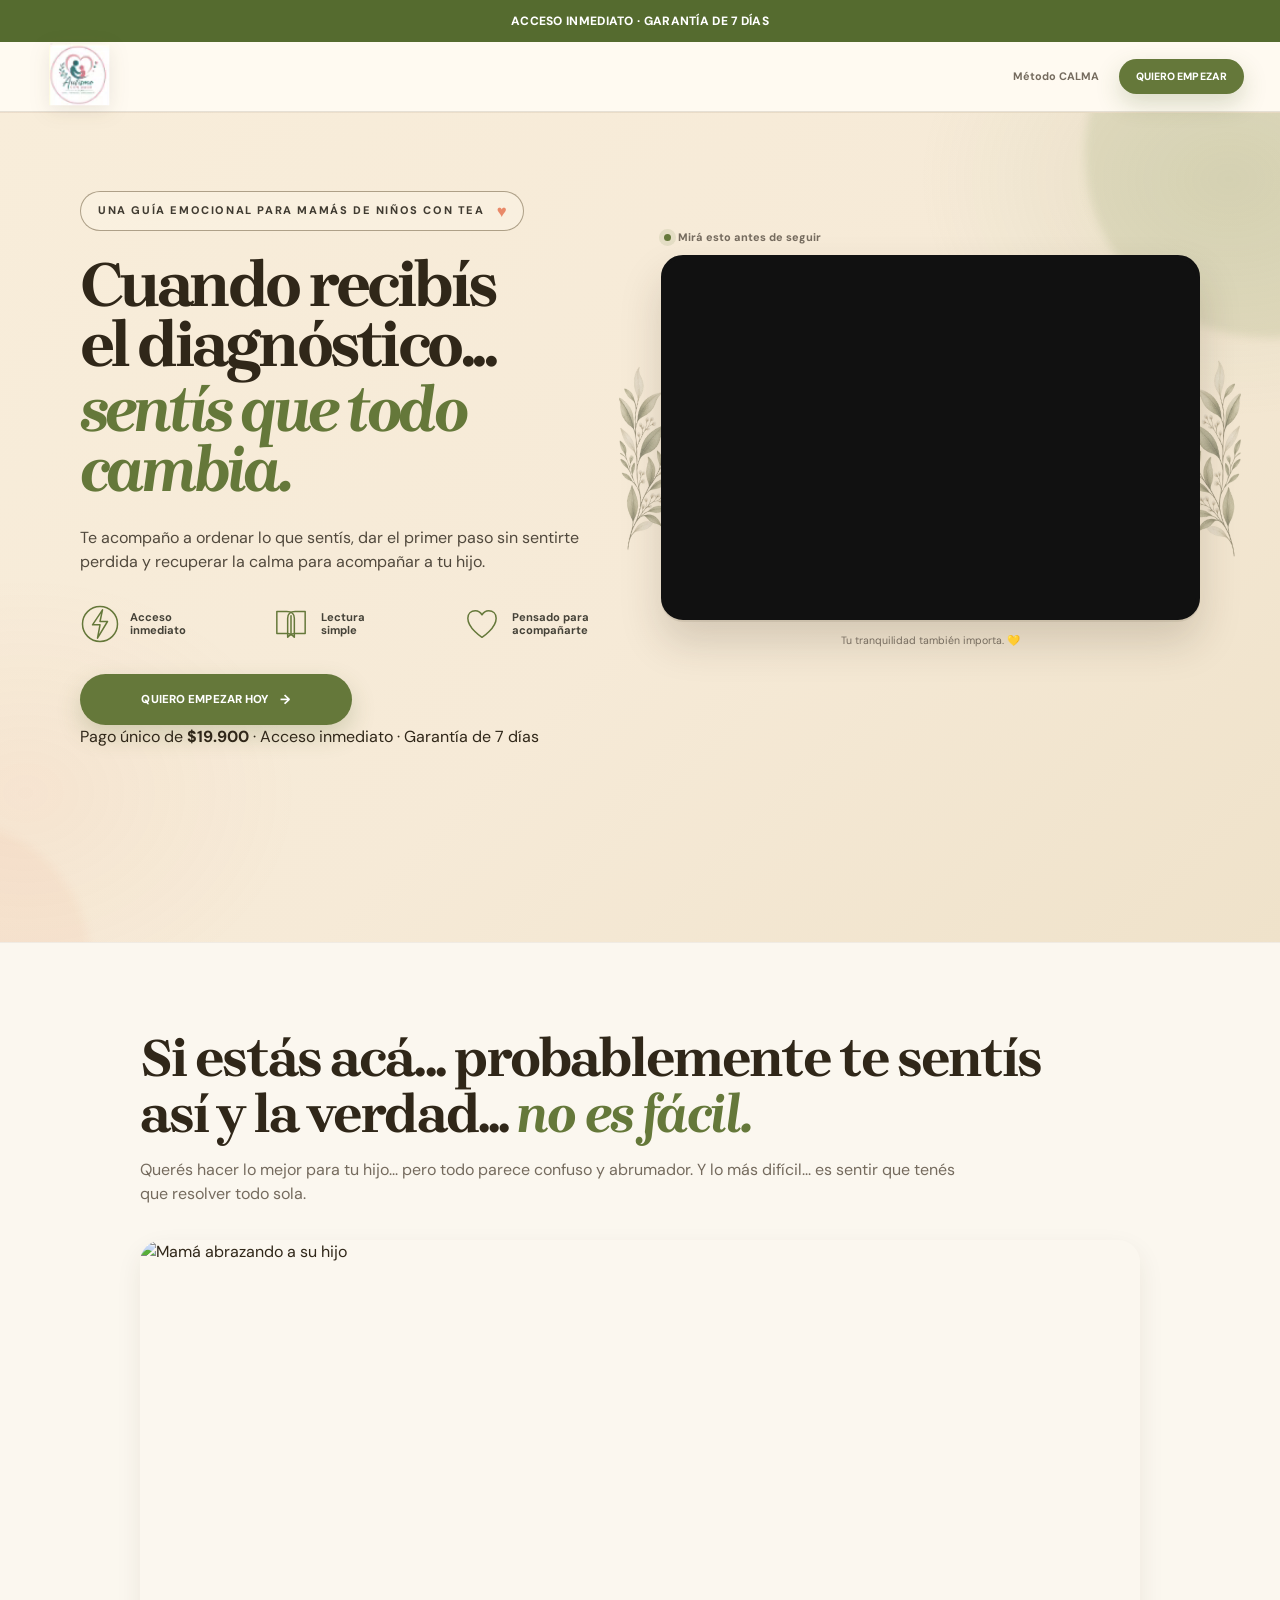
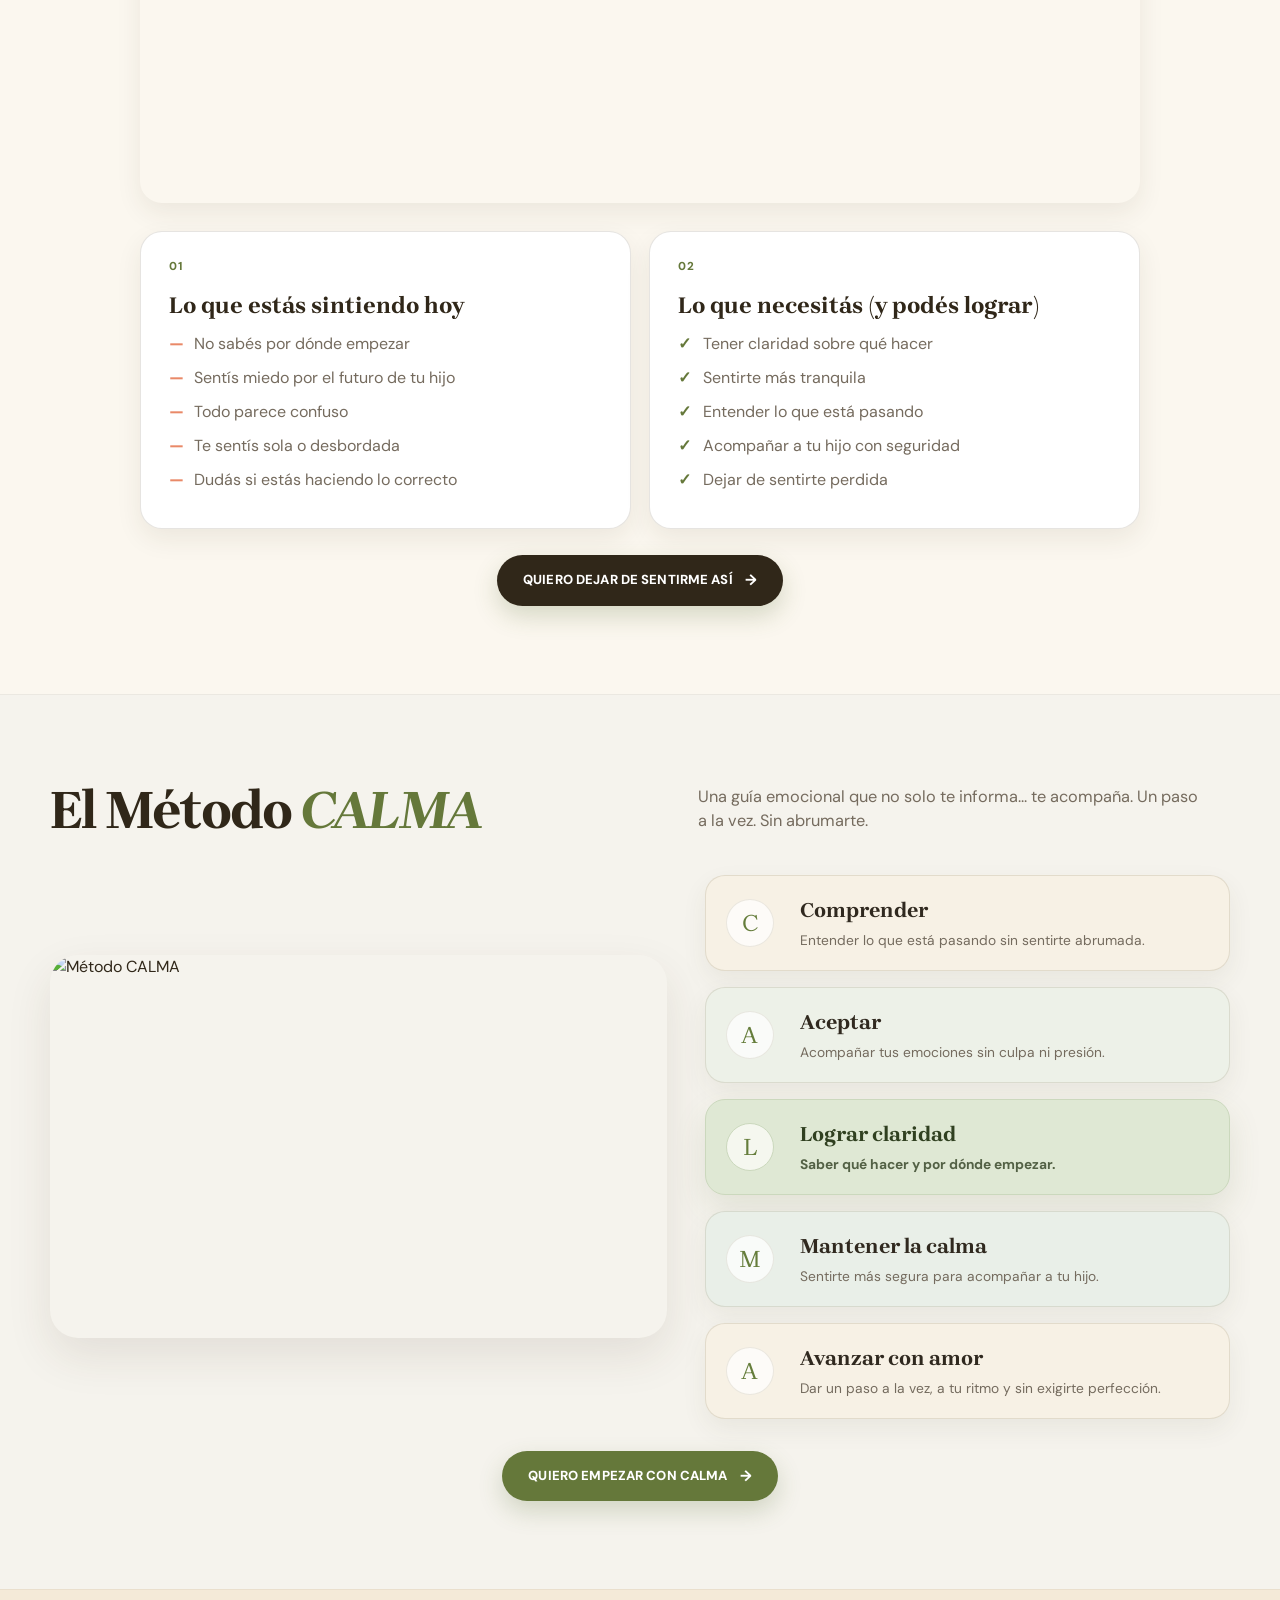
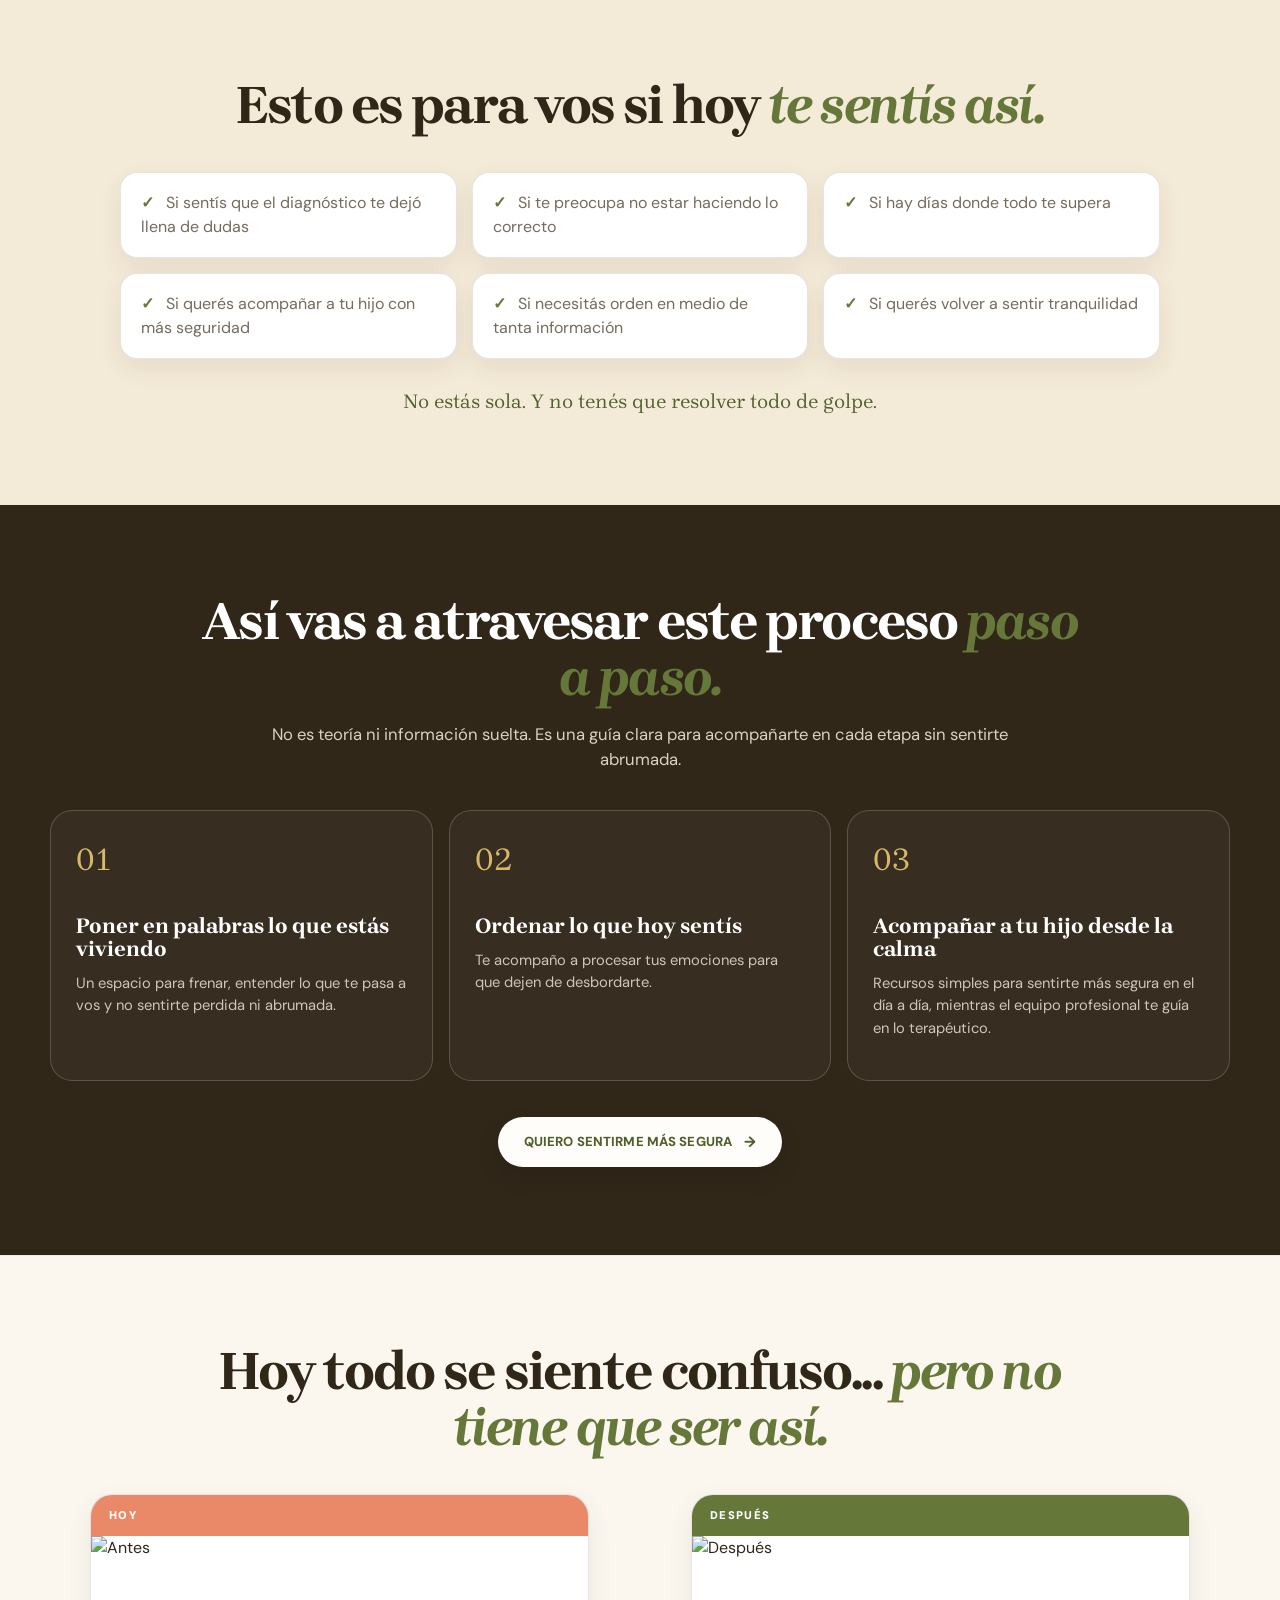
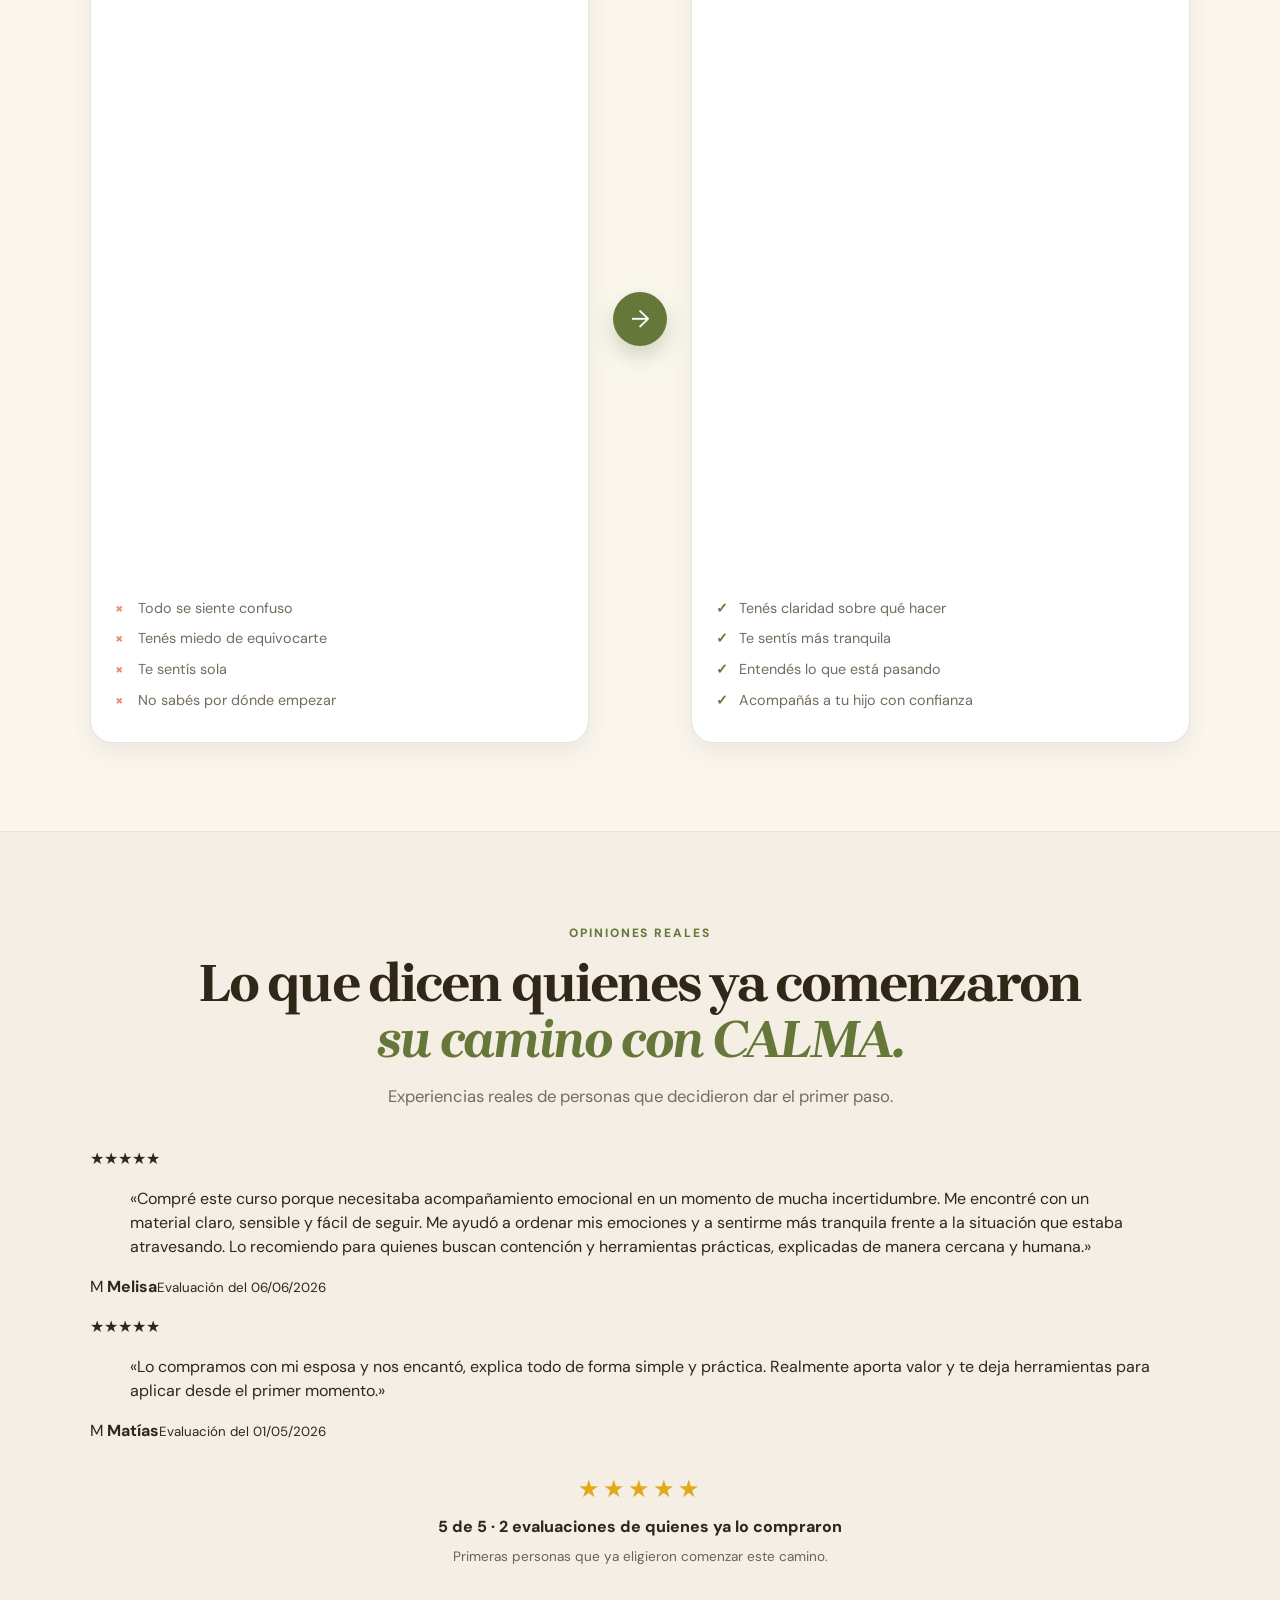
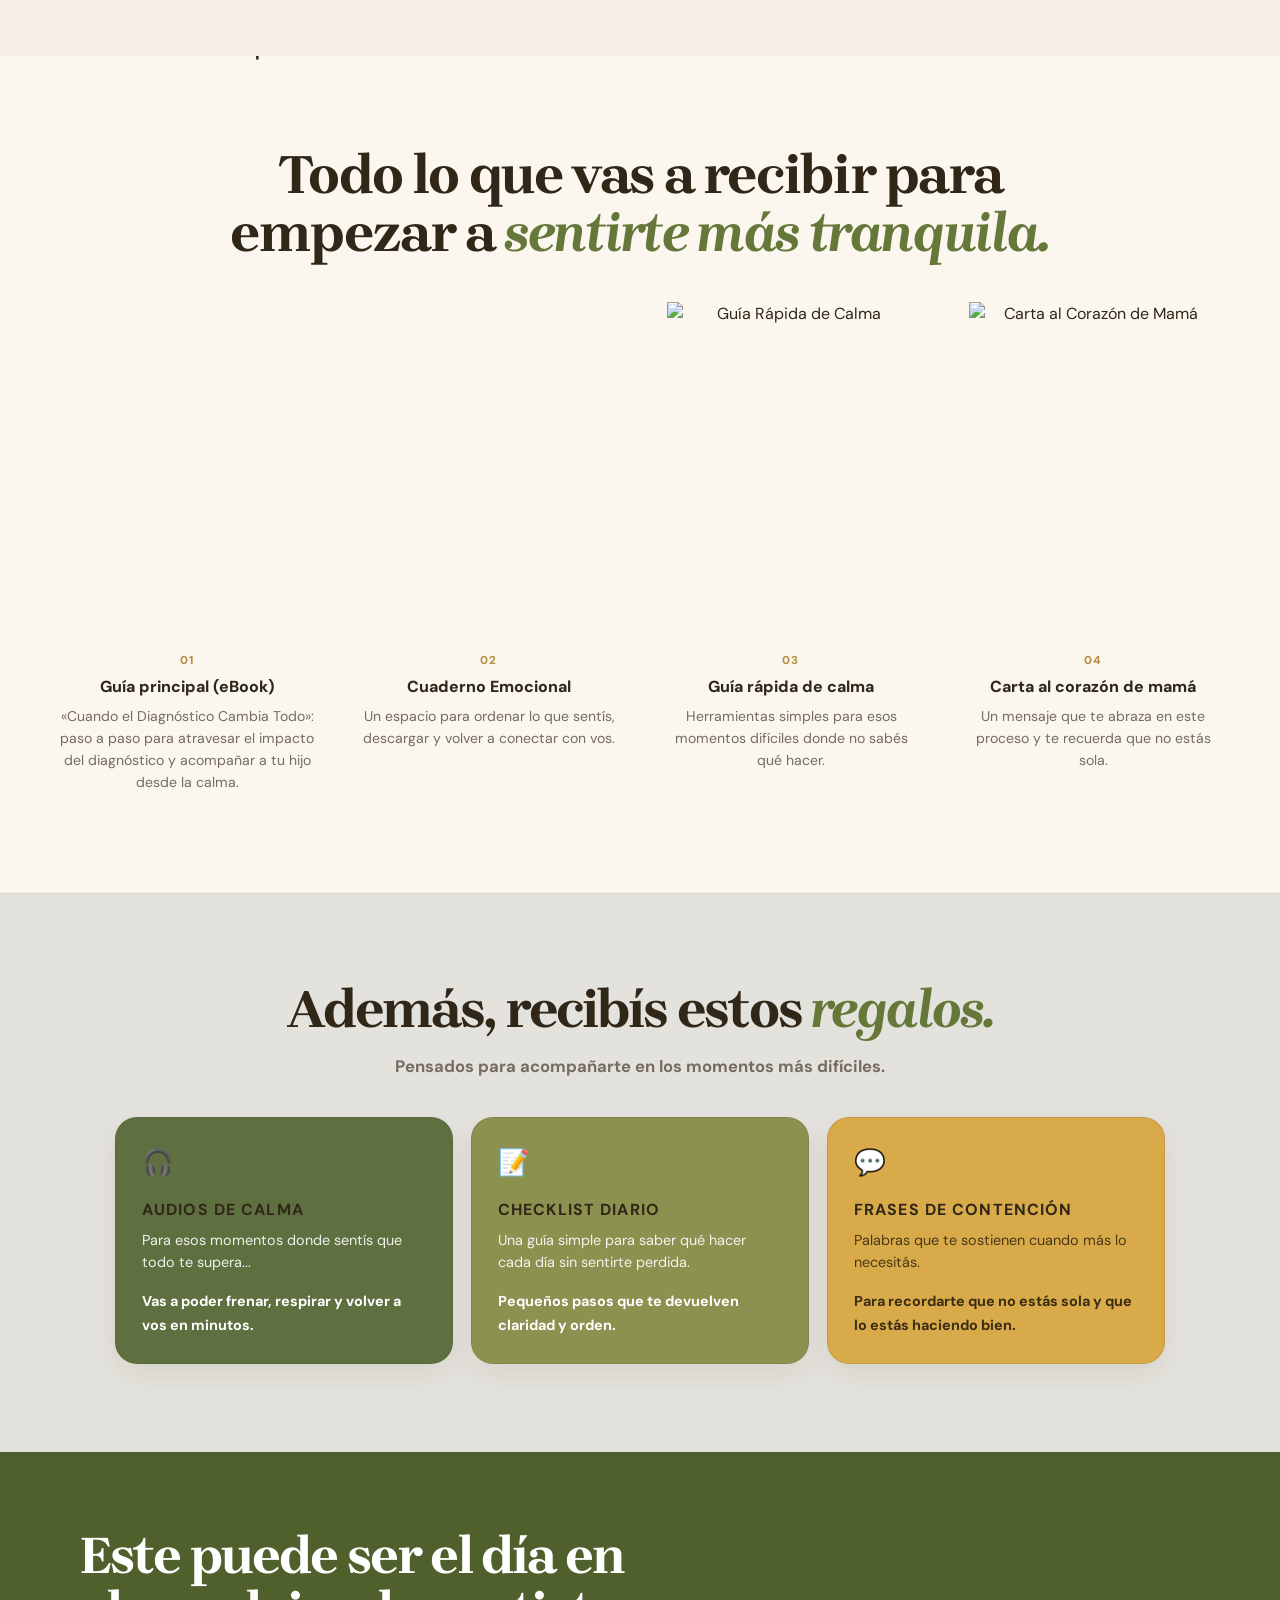
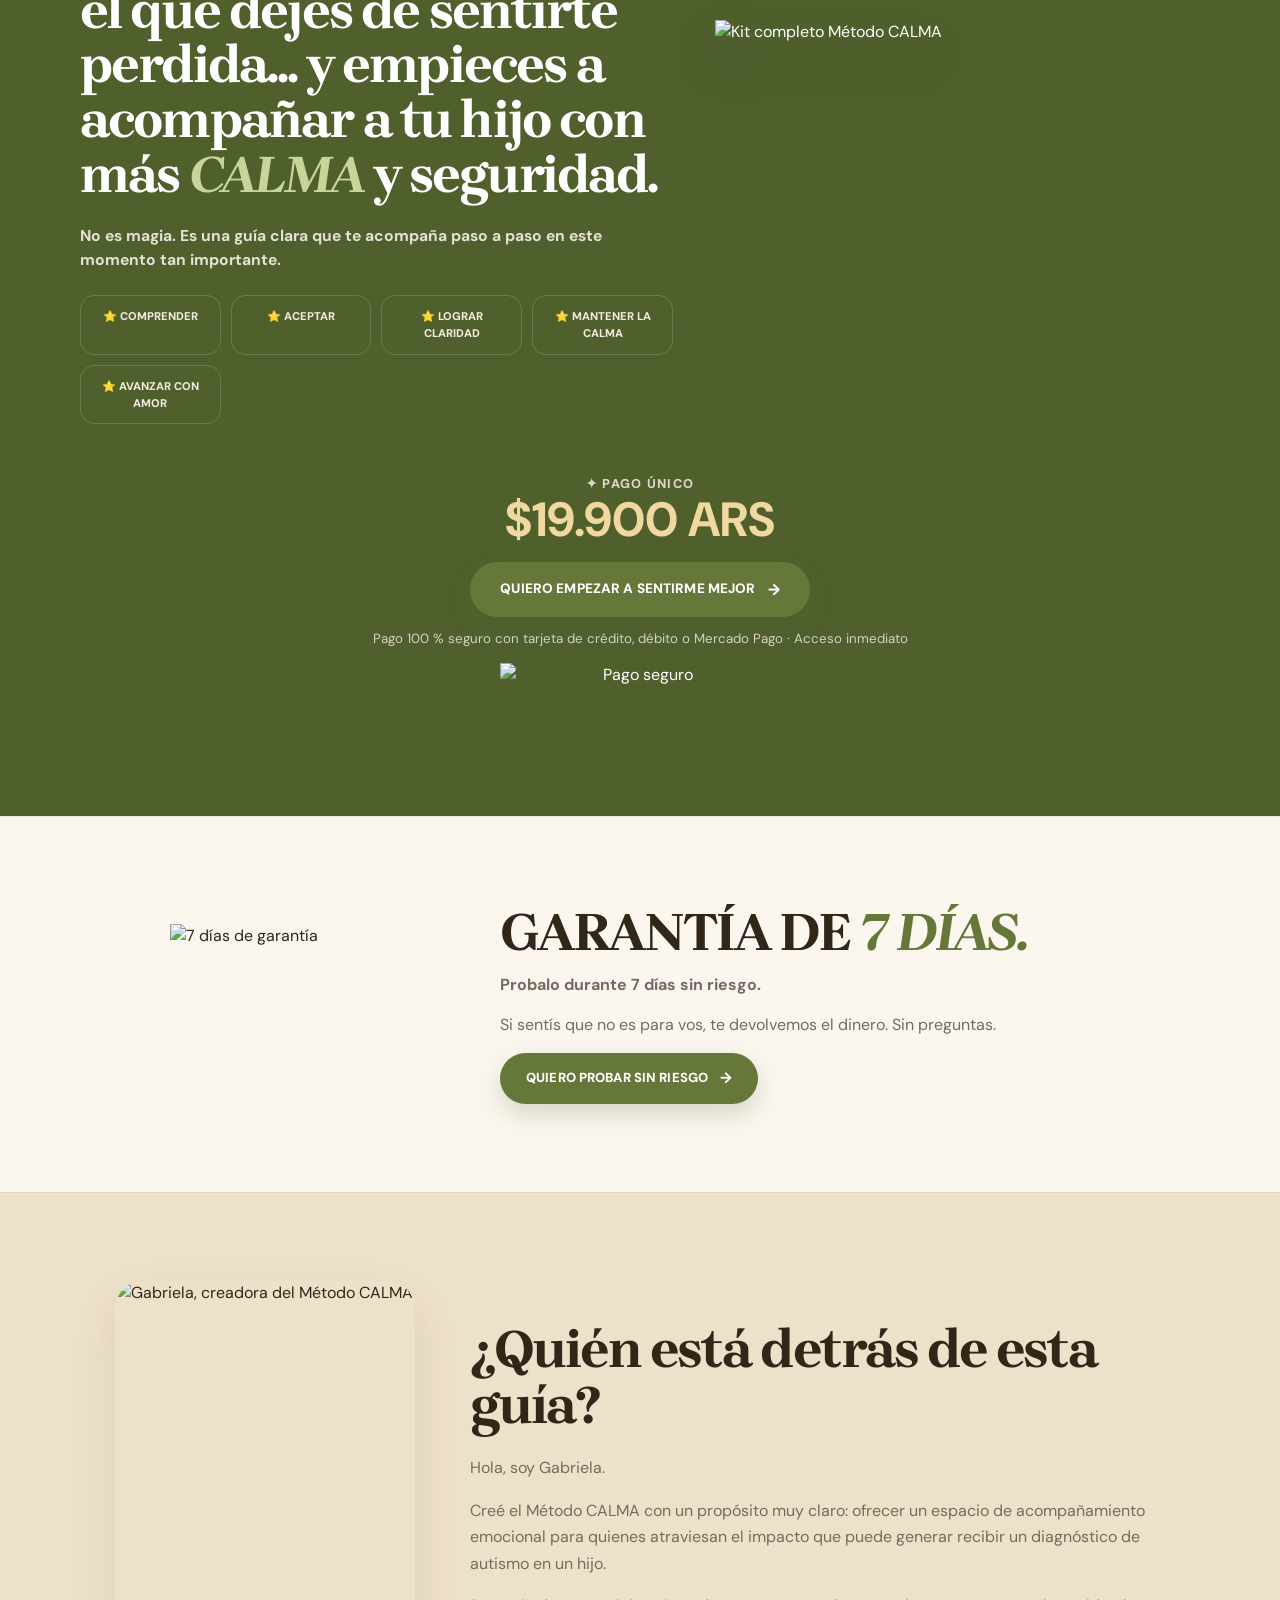
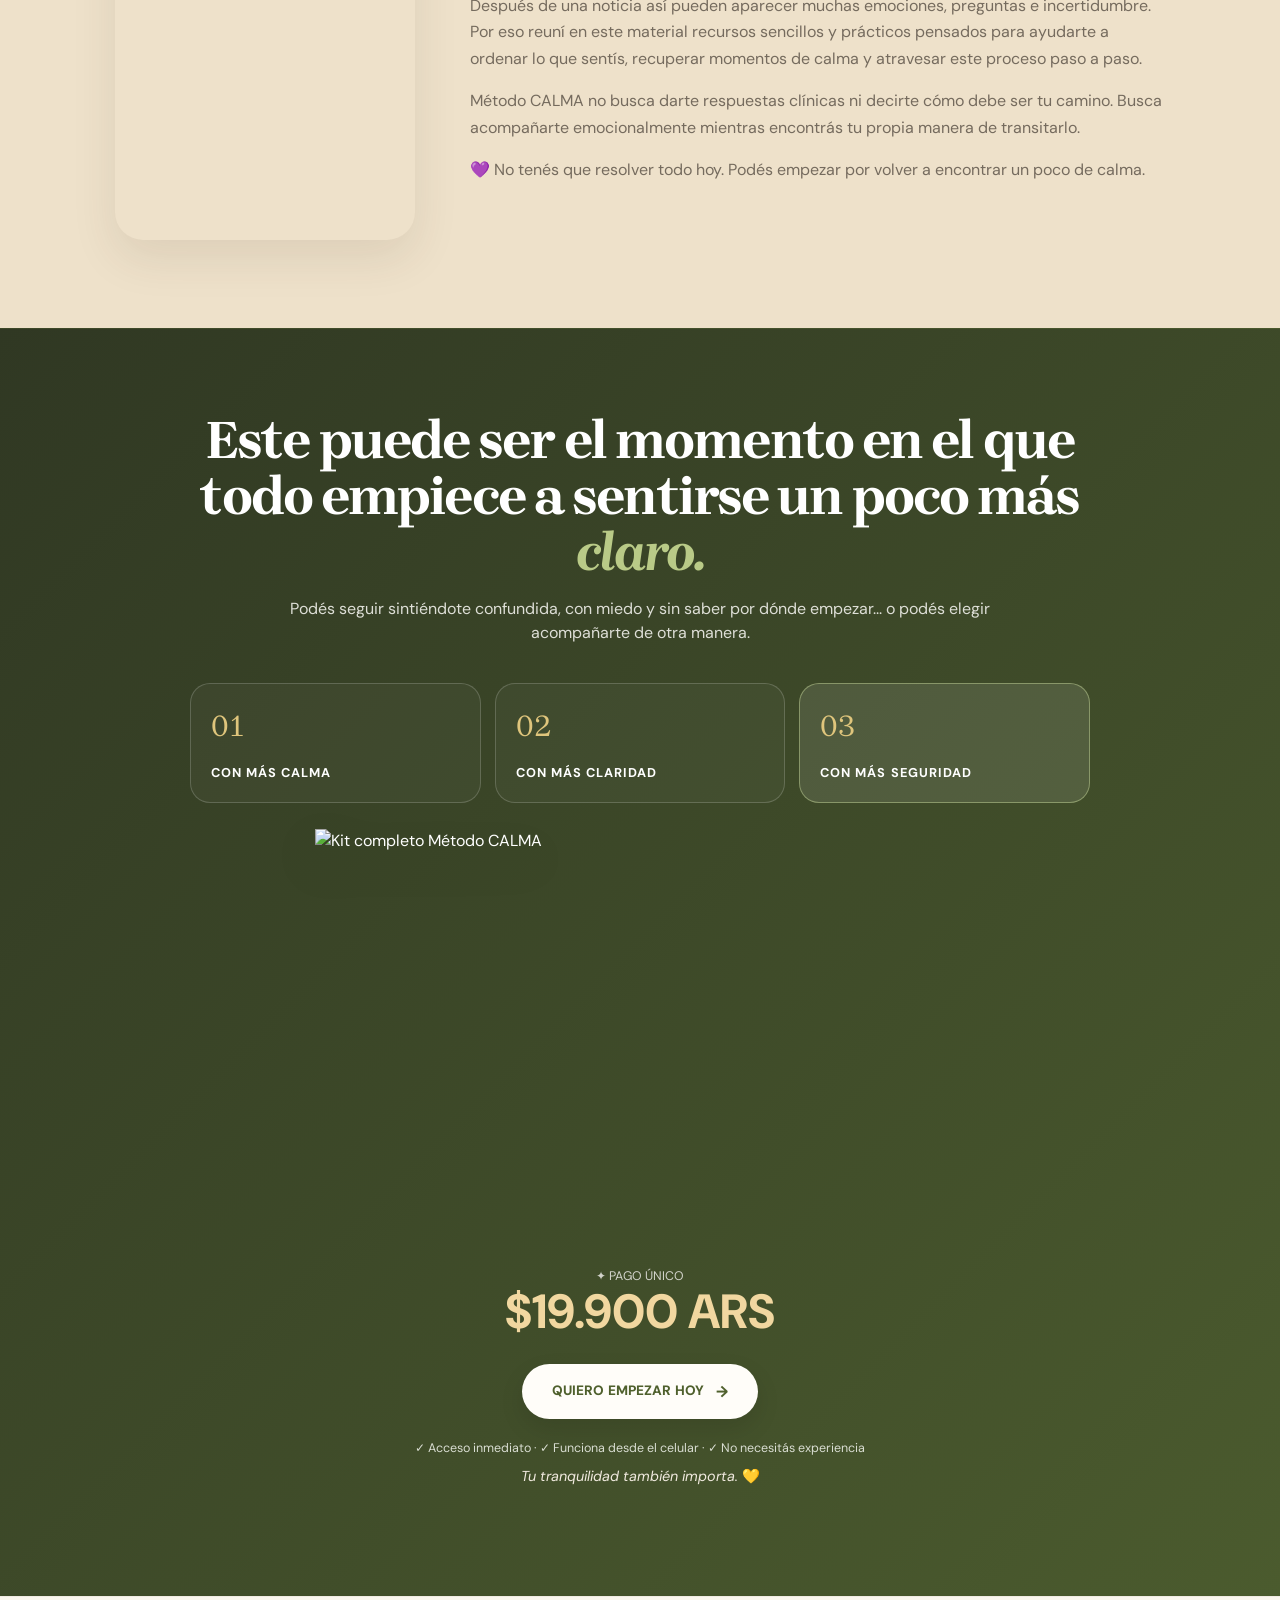
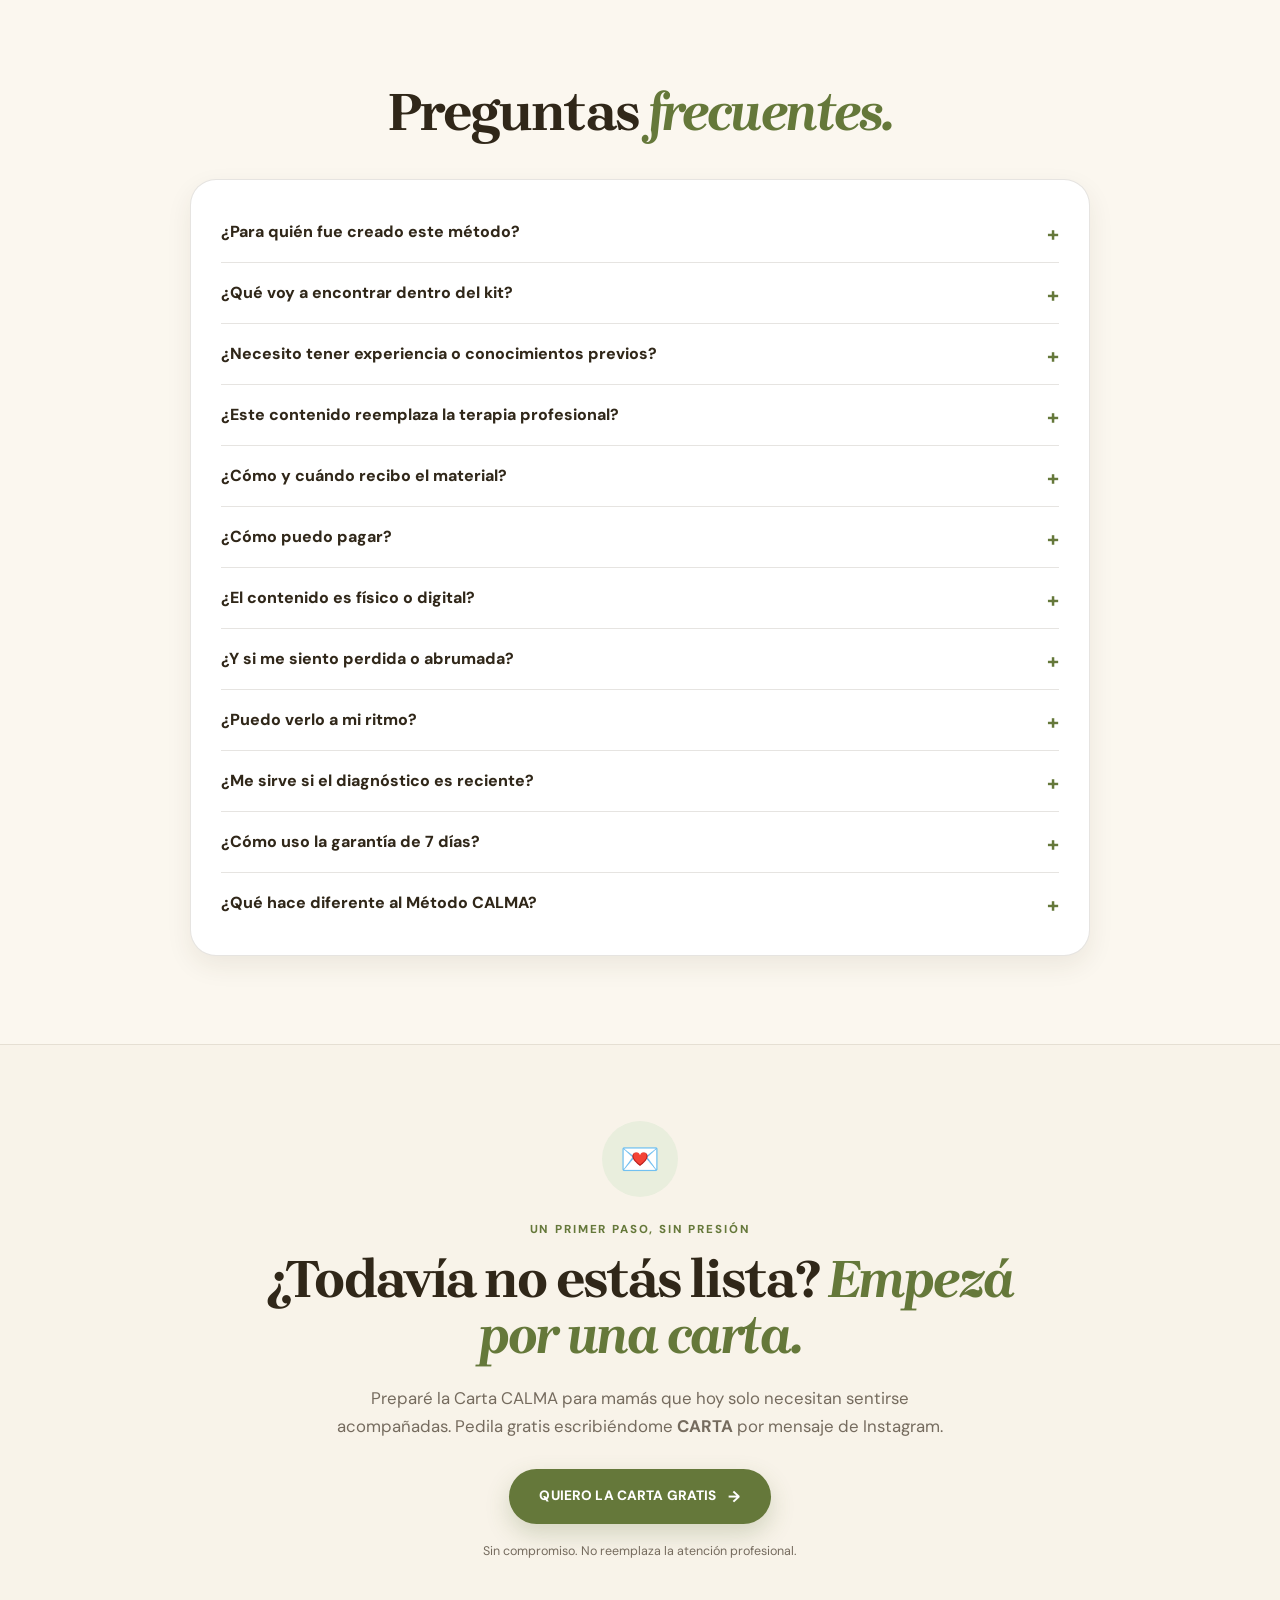
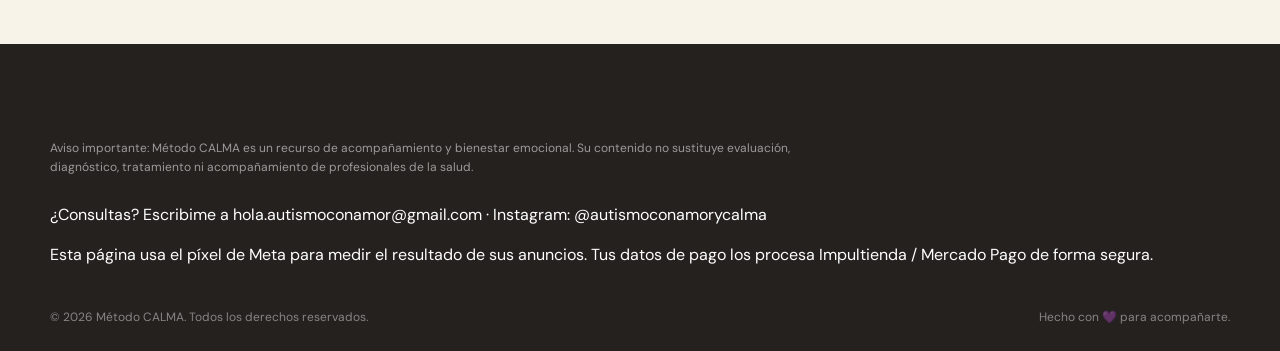
==== index.html @ 20c7a9bf "Update index.html" ====
<!doctype html>
<html lang="es">
<head>
<meta charset="utf-8">
<meta name="viewport" content="width=device-width,initial-scale=1">
<title>Cuando recibís el diagnóstico... sentís que todo cambia</title>

<meta name="description" content="Una guía emocional para mamás que acaban de recibir el diagnóstico de autismo de su hijo: para ordenar lo que sienten y recuperar la calma, paso a paso.">

<!-- Vista previa al compartir el link (WhatsApp, Facebook, etc.) -->
<meta property="og:type" content="website">
<meta property="og:url" content="https://autismo-metodocalma.online/ar/">
<meta property="og:title" content="Cuando recibís el diagnóstico... sentís que todo cambia">
<meta property="og:description" content="Una guía emocional para mamás: para ordenar lo que sentís y atravesar este proceso paso a paso, con más calma.">
<meta property="og:image" content="https://autismo-metodocalma.online/ar/assets/images/og-image.jpg">
<meta property="og:image:width" content="1200">
<meta property="og:image:height" content="630">
<meta property="og:locale" content="es_AR">

<!-- Ícono de la pestaña -->
<link rel="icon" type="image/png" sizes="16x16" href="assets/images/favicon-16.png">
<link rel="icon" type="image/png" sizes="32x32" href="assets/images/favicon-32.png">
<link rel="icon" type="image/png" sizes="48x48" href="assets/images/favicon-48.png">
<link rel="apple-touch-icon" sizes="180x180" href="assets/images/favicon-180.png">

<link rel="preconnect" href="https://player.vimeo.com">
<link rel="preconnect" href="https://fonts.googleapis.com">
<link rel="preconnect" href="https://fonts.gstatic.com" crossorigin>
<link href="https://fonts.googleapis.com/css2?family=Brygada+1918:ital,wght@0,400;0,500;0,600;0,700;1,400&family=DM+Sans:wght@400;500;600;700;800&display=swap" rel="stylesheet">
<link rel="stylesheet" href="css/styles.css">
<meta name="facebook-domain-verification" content="cskvje4bgt85empkuwn9i5ybemoyxc" />
<meta name="color-scheme" content="light">
<meta name="supported-color-schemes" content="light">

<script>
!function(f,b,e,v,n,t,s)
{if(f.fbq)return;n=f.fbq=function(){n.callMethod?
n.callMethod.apply(n,arguments):n.queue.push(arguments)};
if(!f._fbq)f._fbq=n;
n.push=n;n.loaded=!0;n.version='2.0';n.queue=[];
t=b.createElement(e);t.async=!0;t.src=v;
s=b.getElementsByTagName(e)[0];s.parentNode.insertBefore(t,s)}
(window, document,'script','https://connect.facebook.net/en_US/fbevents.js');
fbq('init', '1498173521900198');
fbq('track', 'PageView');
</script>
<noscript>
<img height="1" width="1" style="display:none"
src="https://www.facebook.com/tr?id=1498173521900198&ev=PageView&noscript=1" alt="">
</noscript>

<script src="https://player.vimeo.com/api/player.js" defer></script>
</head>

<body>

<div class="announcement-bar" style="
    background-color: #556B2F !important;
    color: #ffffff !important;
    display: flex !important;
    align-items: center !important;
    justify-content: flex-start !important;
    overflow: hidden !important;
    white-space: nowrap !important;
    text-align: center !important;
    width: 100% !important;
">
    <div class="announcement-track">
        <div class="announcement-group">
            <span>ACCESO INMEDIATO · GARANTÍA DE 7 DÍAS</span>
            <span>PAGÁS CON CRÉDITO, DÉBITO O MERCADO PAGO</span>
        </div>
        <div class="announcement-group" aria-hidden="true">
            <span>ACCESO INMEDIATO · GARANTÍA DE 7 DÍAS</span>
            <span>PAGÁS CON CRÉDITO, DÉBITO O MERCADO PAGO</span>
        </div>
    </div>
</div>

<header class="topbar">
  <div class="shell bar-inner">
    <a href="#panel-01-portada" class="logo-link">
      <img src="assets/images/logo.png" alt="Método CALMA">
    </a>

    <div class="header-actions">
      <a class="header-market" href="#panel-01-portada">Método CALMA</a>

      <a class="btn btn-small" href="https://pay.hotmart.com/S105475830S?checkoutMode=10&bid=1779497014909" data-checkout>
  QUIERO EMPEZAR
</a>
    </div>
  </div>
</header>

<main>

<section id="panel-01-portada" class="panel hero-panel" data-panel="01" aria-label="Portada y video">
  <div class="hero-glow hero-glow-one"></div>
  <div class="hero-glow hero-glow-two"></div>

  <div class="hero-botanical hero-botanical-left" aria-hidden="true"></div>
  <div class="hero-botanical hero-botanical-right" aria-hidden="true"></div>

  <div class="shell hero-shell">
    <div class="hero-grid">
      <div class="hero-copy-block">
        <div class="hero-badge">UNA GUÍA EMOCIONAL PARA MAMÁS DE NIÑOS CON TEA <span>♥</span></div>

        <h1>Cuando recibís<br>el diagnóstico... <em>sentís que todo cambia.</em></h1>

        <p class="hero-lead">
          Te acompaño a ordenar lo que sentís, dar el primer paso sin sentirte perdida
          y recuperar la calma para acompañar a tu hijo.
        </p>

        <div class="hero-features" aria-label="Beneficios">
          <div class="hero-feature">
            <span class="hero-feature-icon" aria-hidden="true">
              <svg viewBox="0 0 48 48">
                <circle cx="24" cy="24" r="21"></circle>
                <path d="M27 7 15 25h9l-3 16 12-20h-9z"></path>
              </svg>
            </span>
            <strong>Acceso<br>inmediato</strong>
          </div>

          <div class="hero-feature">
            <span class="hero-feature-icon" aria-hidden="true">
              <svg viewBox="0 0 48 48">
                <path d="M7 9h12c6 0 9 3 9 8v23c-2.5-3-5.5-4.5-9-4.5H7z"></path>
                <path d="M41 9H29c-6 0-9 3-9 8v23c2.5-3 5.5-4.5 9-4.5h12z"></path>
                <path d="M24 14v23"></path>
              </svg>
            </span>
            <strong>Lectura<br>simple</strong>
          </div>

          <div class="hero-feature">
            <span class="hero-feature-icon" aria-hidden="true">
              <svg viewBox="0 0 48 48">
                <path d="M24 40S7 29 7 17c0-5.5 3.8-9 9-9 3.7 0 6.4 2.1 8 5 1.6-2.9 4.3-5 8-5 5.2 0 9 3.5 9 9 0 12-17 23-17 23z"></path>
              </svg>
            </span>
            <strong>Pensado para<br>acompañarte</strong>
          </div>
        </div>

        <a class="btn btn-xl hero-main-cta" href="https://pay.hotmart.com/S105475830S?checkoutMode=10&bid=1779497014909" data-checkout>
          QUIERO EMPEZAR HOY <span>→</span>
        </a>
        <p class="hero-price-note">Pago único de <strong>$19.900</strong> · Acceso inmediato · Garantía de 7 días</p>
      </div>
        
      <div class="hero-video-column">
        <div class="video-label"><span class="pulse-dot"></span> Mirá esto antes de seguir</div>

        <div class="video-stage">
          <div class="video-wrap" id="calma-video-wrap">
            <iframe
            id="calma-vimeo"
            src="https://player.vimeo.com/video/1203959106?badge=0&autopause=0&player_id=0&app_id=58479&autoplay=1&muted=1&controls=1&playsinline=1"
            width="1920"
            height="1080"
            frameborder="0"
            allow="autoplay; fullscreen; picture-in-picture; clipboard-write; encrypted-media; web-share"
            referrerpolicy="strict-origin-when-cross-origin"
            title="Cuando recibís el diagnóstico... sentís que todo cambia">
          </iframe>
          </div>
        </div>

        <div class="hero-cta">
          <small>Tu tranquilidad también importa. 💛</small>
        </div>
      </div>
    </div>
  </div>

  <div class="hero-bottom-note">Deslizá para conocer el método <span>↓</span></div>
</section>

<section id="panel-02-situacion" class="panel situation-panel" data-panel="02" aria-label="Situación actual">
  <div class="shell section-shell">
    <div class="section-intro">
      <span class="section-number"></span>
      <div>
        <h2>Si estás acá... probablemente te sentís así y la verdad... <em>no es fácil.</em></h2>
        <p class="intro">Querés hacer lo mejor para tu hijo... pero todo parece confuso y abrumador. Y lo más difícil... es sentir que tenés que resolver todo sola.</p>
      </div>
    </div>
    <div class="feature-image"><img class="wide-photo" src="assets/images/foto-situacion.webp" width="1400" height="788" loading="lazy" decoding="async" alt="Mamá abrazando a su hijo"></div>
    <div class="split-cards">
      <article class="story-card story-negative">
        <div class="story-icon">01</div><h3>Lo que estás sintiendo hoy</h3>
        <ul><li>No sabés por dónde empezar</li><li>Sentís miedo por el futuro de tu hijo</li><li>Todo parece confuso</li><li>Te sentís sola o desbordada</li><li>Dudás si estás haciendo lo correcto</li></ul>
      </article>
      <article class="story-card story-positive">
        <div class="story-icon">02</div><h3>Lo que necesitás (y podés lograr)</h3>
        <ul><li>Tener claridad sobre qué hacer</li><li>Sentirte más tranquila</li><li>Entender lo que está pasando</li><li>Acompañar a tu hijo con seguridad</li><li>Dejar de sentirte perdida</li></ul>
      </article>
    </div>
    <a class="btn btn-dark" href="https://pay.hotmart.com/S105475830S?checkoutMode=10&bid=1779497014909" data-checkout>QUIERO DEJAR DE SENTIRME ASÍ <span>→</span></a>
  </div>
</section>

<section id="panel-04-metodo-calma" class="panel method-panel" data-panel="04" aria-label="Método CALMA">
  <div class="shell section-shell">
    <div class="method-heading">
      <div>
        <h2>El Método <em>CALMA</em></h2>
      </div>
      <p>Una guía emocional que no solo te informa... te acompaña. Un paso a la vez. Sin abrumarte.</p>
    </div>
    <div class="method-layout">
      <div class="method-visual"><img class="method-photo" src="assets/images/foto-metodo.webp" width="1200" height="744" loading="lazy" decoding="async" alt="Método CALMA"></div>
      <div class="calma-grid">
        <article class="calma-card"><span>C</span><div><strong>Comprender</strong><p>Entender lo que está pasando sin sentirte abrumada.</p></div></article>
        <article class="calma-card"><span>A</span><div><strong>Aceptar</strong><p>Acompañar tus emociones sin culpa ni presión.</p></div></article>
        <article class="calma-card featured"><span>L</span><div><strong>Lograr claridad</strong><p><b>Saber qué hacer y por dónde empezar.</b></p></div></article>
        <article class="calma-card"><span>M</span><div><strong>Mantener la calma</strong><p>Sentirte más segura para acompañar a tu hijo.</p></div></article>
        <article class="calma-card"><span>A</span><div><strong>Avanzar con amor</strong><p>Dar un paso a la vez, a tu ritmo y sin exigirte perfección.</p></div></article>
      </div>
    </div>
    <div class="center-action"><a class="btn" href="https://pay.hotmart.com/S105475830S?checkoutMode=10&bid=1779497014909" data-checkout>QUIERO EMPEZAR CON CALMA <span>→</span></a></div>
  </div>
</section>

<section id="panel-05-para-quien" class="panel audience-panel" data-panel="05" aria-label="Para quién es esta guía">
  <div class="shell section-shell narrow-content">
    <div class="center-head">
      <h2>Esto es para vos si hoy <em>te sentís así.</em></h2>
    </div>
    <div class="reasons-grid">
      <p><b>✓</b> Si sentís que el diagnóstico te dejó llena de dudas</p>
      <p><b>✓</b> Si te preocupa no estar haciendo lo correcto</p>
      <p><b>✓</b> Si hay días donde todo te supera</p>
      <p><b>✓</b> Si querés acompañar a tu hijo con más seguridad</p>
      <p><b>✓</b> Si necesitás orden en medio de tanta información</p>
      <p><b>✓</b> Si querés volver a sentir tranquilidad</p>
    </div>
    <p class="reassurance">No estás sola. Y no tenés que resolver todo de golpe.</p>
  </div>
</section>

<section id="panel-06-proceso" class="panel process-panel" data-panel="06" aria-label="Proceso paso a paso">
  <div class="shell section-shell">
    <div class="center-head light">
      <h2>Así vas a atravesar este proceso <em>paso a paso.</em></h2>
      <p class="intro">No es teoría ni información suelta. Es una guía clara para acompañarte en cada etapa sin sentirte abrumada.</p>
    </div>
    <div class="process-grid">
      <article><span>01</span><h3>Poner en palabras lo que estás viviendo</h3><p>Un espacio para frenar, entender lo que te pasa a vos y no sentirte perdida ni abrumada.</p></article>
      <article><span>02</span><h3>Ordenar lo que hoy sentís</h3><p>Te acompaño a procesar tus emociones para que dejen de desbordarte.</p></article>
      <article><span>03</span><h3>Acompañar a tu hijo desde la calma</h3><p>Recursos simples para sentirte más segura en el día a día, mientras el equipo profesional te guía en lo terapéutico.</p></article>
    </div>
    <div class="center-action"><a class="btn btn-light" href="https://pay.hotmart.com/S105475830S?checkoutMode=10&bid=1779497014909" data-checkout>QUIERO SENTIRME MÁS SEGURA <span>→</span></a></div>
  </div>
</section>

<section id="panel-07-antes-despues" class="panel transformation-panel" data-panel="07" aria-label="Antes y después">
  <div class="shell section-shell">
    <div class="center-head">
      <h2>Hoy todo se siente confuso... <em>pero no tiene que ser así.</em></h2>
    </div>
    <div class="before-after">
      <article class="before-card">
        <div class="ba-label">HOY</div>
        <img src="assets/images/foto-antes.webp" width="912" height="1165" loading="lazy" decoding="async" alt="Antes">
        <ul><li>Todo se siente confuso</li><li>Tenés miedo de equivocarte</li><li>Te sentís sola</li><li>No sabés por dónde empezar</li></ul>
      </article>
      <div class="ba-arrow">→</div>
      <article class="after-card">
        <div class="ba-label">DESPUÉS</div>
        <img src="assets/images/foto-despues.webp" width="912" height="1165" loading="lazy" decoding="async" alt="Después">
        <ul><li>Tenés claridad sobre qué hacer</li><li>Te sentís más tranquila</li><li>Entendés lo que está pasando</li><li>Acompañás a tu hijo con confianza</li></ul>
      </article>
    </div>
  </div>
</section>

<section id="panel-08-testimonios" class="panel testimonials-panel" data-panel="08" aria-label="Evaluaciones reales">

  <div class="shell section-shell">

    <div class="center-head">

      <span class="reviews-eyebrow">
        OPINIONES REALES
      </span>

      <h2>
        Lo que dicen quienes ya comenzaron
        <em>su camino con CALMA.</em>
      </h2>

      <p class="intro">
        Experiencias reales de personas que decidieron dar el primer paso.
      </p>

    </div>


    <div class="reviews-cards">

      <figure class="review-card">
        <div class="review-stars" aria-label="5 de 5 estrellas">★★★★★</div>
        <blockquote>
          «Compré este curso porque necesitaba acompañamiento emocional en un momento de mucha incertidumbre. Me encontré con un material claro, sensible y fácil de seguir. Me ayudó a ordenar mis emociones y a sentirme más tranquila frente a la situación que estaba atravesando. Lo recomiendo para quienes buscan contención y herramientas prácticas, explicadas de manera cercana y humana.»
        </blockquote>
        <figcaption>
          <span class="review-avatar" aria-hidden="true">M</span>
          <span><strong>Melisa</strong><small>Evaluación del 06/06/2026</small></span>
        </figcaption>
      </figure>

      <figure class="review-card">
        <div class="review-stars" aria-label="5 de 5 estrellas">★★★★★</div>
        <blockquote>
          «Lo compramos con mi esposa y nos encantó, explica todo de forma simple y práctica. Realmente aporta valor y te deja herramientas para aplicar desde el primer momento.»
        </blockquote>
        <figcaption>
          <span class="review-avatar" aria-hidden="true">M</span>
          <span><strong>Matías</strong><small>Evaluación del 01/05/2026</small></span>
        </figcaption>
      </figure>

    </div>


    <div class="reviews-bottom">

      <div class="reviews-stars">
        ★★★★★
      </div>

      <strong>
        5 de 5 · 2 evaluaciones de quienes ya lo compraron
      </strong>

      <span>
        Primeras personas que ya eligieron comenzar este camino.
      </span>

    </div>

  </div>

</section>

<section id="panel-10-contenido" class="panel products-panel" data-panel="10" aria-label="Contenido del kit">
  <div class="shell section-shell">
    <div class="center-head">
      <h2>Todo lo que vas a recibir para empezar a <em>sentirte más tranquila.</em></h2>
    </div>
    <div class="products-grid">
      <article class="product-card"><div class="product-visual"><img src="assets/images/producto-1-opt.webp" width="1000" height="667" loading="lazy" decoding="async" alt="Guía Principal"></div><span>01</span><h3>Guía principal (eBook)</h3><p>«Cuando el Diagnóstico Cambia Todo»: paso a paso para atravesar el impacto del diagnóstico y acompañar a tu hijo desde la calma.</p></article>
      <article class="product-card"><div class="product-visual"><img src="assets/images/producto-2-opt.webp" width="1000" height="667" loading="lazy" decoding="async" alt="Cuaderno Emocional"></div><span>02</span><h3>Cuaderno Emocional</h3><p>Un espacio para ordenar lo que sentís, descargar y volver a conectar con vos.</p></article>
      <article class="product-card"><div class="product-visual"><img src="assets/images/producto-3-opt.webp" width="800" height="1067" loading="lazy" decoding="async" alt="Guía Rápida de Calma"></div><span>03</span><h3>Guía rápida de calma</h3><p>Herramientas simples para esos momentos difíciles donde no sabés qué hacer.</p></article>
      <article class="product-card"><div class="product-visual"><img src="assets/images/producto-4-opt.webp" width="800" height="1067" loading="lazy" decoding="async" alt="Carta al Corazón de Mamá"></div><span>04</span><h3>Carta al corazón de mamá</h3><p>Un mensaje que te abraza en este proceso y te recuerda que no estás sola.</p></article>
    </div>
  </div>
</section>

<section id="panel-11-regalos" class="panel gifts-panel" data-panel="11" aria-label="Regalos adicionales">
  <div class="shell section-shell">
    <div class="center-head">
      <h2>Además, recibís estos <em>regalos.</em></h2>
      <p class="intro"><strong>Pensados para acompañarte en los momentos más difíciles.</strong></p>
    </div>
    <div class="gifts-grid">
      <article><span>🎧</span><h3>AUDIOS DE CALMA</h3><p>Para esos momentos donde sentís que todo te supera...</p><strong>Vas a poder frenar, respirar y volver a vos en minutos.</strong></article>
      <article><span>📝</span><h3>CHECKLIST DIARIO</h3><p>Una guía simple para saber qué hacer cada día sin sentirte perdida.</p><strong>Pequeños pasos que te devuelven claridad y orden.</strong></article>
      <article><span>💬</span><h3>FRASES DE CONTENCIÓN</h3><p>Palabras que te sostienen cuando más lo necesitás.</p><strong>Para recordarte que no estás sola y que lo estás haciendo bien.</strong></article>
    </div>
  </div>
</section>

<section id="panel-12-oferta" class="panel offer-panel" data-panel="12" aria-label="Oferta principal">
  <div class="shell section-shell">
    <div class="offer-card">
      <div class="offer-copy">
        <h2>Este puede ser el día en el que dejes de sentirte perdida... y empieces a acompañar a tu hijo con más <em>CALMA</em> y seguridad.</h2>
        <p class="offer-sub"><strong>No es magia. Es una guía clara que te acompaña paso a paso en este momento tan importante.</strong></p>
        <div class="benefit-strip benefit-strip-calma"><span>⭐ COMPRENDER</span><span>⭐ ACEPTAR</span><span>⭐ LOGRAR CLARIDAD</span><span>⭐ MANTENER LA CALMA</span><span>⭐ AVANZAR CON AMOR</span></div>
      </div>
      <div class="offer-product"><img src="assets/images/kit-completo.webp" width="850" height="549" loading="lazy" decoding="async" alt="Kit completo Método CALMA"></div>
      <div class="price-box">
        <p class="launch-price-label"> ✦ PAGO ÚNICO </p> <div class="today-price"> <strong>$19.900 ARS</strong> </div>
        <a class="btn btn-xl" href="https://pay.hotmart.com/S105475830S?checkoutMode=10&bid=1779497014909" data-checkout>QUIERO EMPEZAR A SENTIRME MEJOR <span>→</span></a>
        <small>Pago 100 % seguro con tarjeta de crédito, débito o Mercado Pago · Acceso inmediato</small>
        <img class="payment" src="assets/images/pago-seguro.webp" width="397" height="109" loading="lazy" decoding="async" alt="Pago seguro">
      </div>
    </div>
  </div>
</section>

<section id="panel-13-garantia" class="panel guarantee-panel" data-panel="13" aria-label="Garantía de siete días">
  <div class="shell section-shell guarantee-layout">
    <div class="guarantee-mark"><img src="assets/images/garantia-7-dias.webp" width="900" height="600" loading="lazy" decoding="async" alt="7 días de garantía"></div>
    <div>
      <h2>GARANTÍA DE <em>7 DÍAS.</em></h2>
      <p><strong>Probalo durante 7 días sin riesgo.</strong></p>
      <p>Si sentís que no es para vos, te devolvemos el dinero. Sin preguntas.</p>
      <a class="btn" href="https://pay.hotmart.com/S105475830S?checkoutMode=10&bid=1779497014909" data-checkout>QUIERO PROBAR SIN RIESGO <span>→</span></a>
    </div>
  </div>
</section>

<section id="panel-14-autora" class="panel about-panel" data-panel="14" aria-label="Quién está detrás de esta guía">
  <div class="shell about-layout">
    <figure class="about-portrait"><img src="assets/images/gabriela.webp" width="299" height="558" loading="lazy" decoding="async" alt="Gabriela, creadora del Método CALMA"></figure>
    <div class="about-copy">
      <h2>¿Quién está detrás de esta guía?</h2>
      <p>Hola, soy Gabriela.</p>
      <p>Creé el Método CALMA con un propósito muy claro: ofrecer un espacio de acompañamiento emocional para quienes atraviesan el impacto que puede generar recibir un diagnóstico de autismo en un hijo.</p>
      <p>Después de una noticia así pueden aparecer muchas emociones, preguntas e incertidumbre. Por eso reuní en este material recursos sencillos y prácticos pensados para ayudarte a ordenar lo que sentís, recuperar momentos de calma y atravesar este proceso paso a paso.</p>
      <p>Método CALMA no busca darte respuestas clínicas ni decirte cómo debe ser tu camino. Busca acompañarte emocionalmente mientras encontrás tu propia manera de transitarlo.</p>
      <p>💜 No tenés que resolver todo hoy. Podés empezar por volver a encontrar un poco de calma.</p>
    </div>
  </div>
</section>


<section id="panel-15-cierre" class="panel final-panel" data-panel="15" aria-label="Cierre y compra">
  <div class="shell section-shell final-shell">
    <div class="center-head light">
      <h2>Este puede ser el momento en el que todo empiece a sentirse un poco más <em>claro.</em></h2>
      <p class="final-offer-lead">Podés seguir sintiéndote confundida, con miedo y sin saber por dónde empezar... o podés elegir acompañarte de otra manera.</p>
    </div>
    <div class="final-choice-grid">
      <article><span>01</span><strong>CON MÁS CALMA</strong></article>
      <article><span>02</span><strong>CON MÁS CLARIDAD</strong></article>
      <article class="choice-accent"><span>03</span><strong>CON MÁS SEGURIDAD</strong></article>
    </div>
    <div class="final-kit-frame"><img src="assets/images/kit-completo.webp" width="850" height="549" loading="lazy" decoding="async" alt="Kit completo Método CALMA"></div>
    <div class="final-price">

      <p class="launch-price-label">
        ✦ PAGO ÚNICO
      </p>

      <div class="today-price">
       <strong>$19.900 ARS</strong>
      </div>
  
    </div>
    <a class="btn btn-xl btn-light" href="https://pay.hotmart.com/S105475830S?checkoutMode=10&bid=1779497014909" data-checkout>QUIERO EMPEZAR HOY <span>→</span></a>
    <p class="final-trust-line">✓ Acceso inmediato · ✓ Funciona desde el celular · ✓ No necesitás experiencia</p>
    <p class="final-peace"><em>Tu tranquilidad también importa.</em> 💛</p>
  </div>
</section>

<section id="panel-16-faq" class="panel faq-panel" data-panel="16" aria-label="Preguntas frecuentes">
  <div class="shell section-shell narrow-content">
    <div class="center-head">
      <h2>Preguntas <em>frecuentes.</em></h2>
    </div>
    <div class="faq-card">
      <details><summary>¿Para quién fue creado este método?</summary><p>Fue creado para mamás y familias que están atravesando el impacto emocional de recibir un diagnóstico y necesitan acompañamiento, claridad y calma.</p></details>
      <details><summary>¿Qué voy a encontrar dentro del kit?</summary><p>El ebook «Cuando el Diagnóstico Cambia Todo», el Cuaderno Emocional, la Guía rápida de calma y la Carta al corazón de mamá. Y además, de regalo: audios de calma, un checklist diario y frases de contención.</p></details>
      <details><summary>¿Necesito tener experiencia o conocimientos previos?</summary><p>No. Todo está explicado de manera simple, cálida y fácil de aplicar.</p></details>
      <details><summary>¿Este contenido reemplaza la terapia profesional?</summary><p>No. Es un complemento de apoyo emocional y acompañamiento para transitar el proceso con más calma.</p></details>
      <details><summary>¿Cómo y cuándo recibo el material?</summary><p>Apenas se confirma el pago te llega un mail con el acceso a todo el material, al correo que pongas al comprar. Si no lo ves, revisá la carpeta de spam o promociones, o escribime a <a href="mailto:hola.autismoconamor@gmail.com">hola.autismoconamor@gmail.com</a>.</p></details>
      <details><summary>¿Cómo puedo pagar?</summary><p>Con tarjeta de crédito o débito, o con Mercado Pago. Es un pago único de $19.900.</p></details>
      <details><summary>¿El contenido es físico o digital?</summary><p>Es un producto 100 % digital para que puedas acceder desde cualquier lugar.</p></details>
      <details><summary>¿Y si me siento perdida o abrumada?</summary><p>Este método fue pensado justamente para esos momentos. No estás sola en este proceso.</p></details>
      <details><summary>¿Puedo verlo a mi ritmo?</summary><p>Sí. Podés acceder al contenido cuando quieras y avanzar a tu ritmo.</p></details>
      <details><summary>¿Me sirve si el diagnóstico es reciente?</summary><p>Sí. Está pensado especialmente para mamás que recibieron hace poco el diagnóstico de autismo de su hijo y se sienten desbordadas. También te acompaña si ya pasaron algunos meses y todavía te cuesta encontrar calma.</p></details>
      <details><summary>¿Cómo uso la garantía de 7 días?</summary><p>Si dentro de los 7 días posteriores a tu compra sentís que no es para vos, escribime a <a href="mailto:hola.autismoconamor@gmail.com">hola.autismoconamor@gmail.com</a> con el mail con el que compraste y te devuelvo el dinero.</p></details>
      <details><summary>¿Qué hace diferente al Método CALMA?</summary><p>Su enfoque humano, emocional y real. No busca exigirte más, sino ayudarte a sentirte acompañada y comprendida.</p></details>
    </div>
  </div>
</section>

<!-- CARTA CALMA GRATIS -->
<section id="panel-15-carta-gratis" class="panel free-letter-panel" aria-label="Carta CALMA gratis">

  <div class="shell section-shell free-letter-content">

    <span class="free-letter-icon" aria-hidden="true">💌</span>

    <p class="kicker">UN PRIMER PASO, SIN PRESIÓN</p>

    <h2>¿Todavía no estás lista? <em>Empezá por una carta.</em></h2>

    <p class="free-letter-description">
      Preparé la Carta CALMA para mamás que hoy solo necesitan
      sentirse acompañadas. Pedila gratis escribiéndome <strong>CARTA</strong>
      por mensaje de Instagram.
    </p>

    <a
      class="btn btn-xl free-letter-button"
      href="https://ig.me/m/autismoconamorycalma"
      target="_blank"
      rel="noopener noreferrer"
    >
      QUIERO LA CARTA GRATIS <span>→</span>
    </a>

    <p class="free-letter-note">
      Sin compromiso. No reemplaza la atención profesional.
    </p>

  </div>

</section>
<!-- FIN CARTA CALMA GRATIS -->

</main>

<footer class="site-footer">
  <div class="shell footer-inner">

    <div class="footer-disclaimer">
      <p>
        Aviso importante: Método CALMA es un recurso de acompañamiento y bienestar emocional. Su contenido no sustituye evaluación, diagnóstico, tratamiento ni acompañamiento de profesionales de la salud.
      </p>
    </div>

    <div class="footer-contact">
      <p>¿Consultas? Escribime a <a href="mailto:hola.autismoconamor@gmail.com">hola.autismoconamor@gmail.com</a> · Instagram: <a href="https://instagram.com/autismoconamorycalma" target="_blank" rel="noopener">@autismoconamorycalma</a></p>
      <p class="footer-privacy">Esta página usa el píxel de Meta para medir el resultado de sus anuncios. Tus datos de pago los procesa Impultienda / Mercado Pago de forma segura.</p>
    </div>

    <div class="footer-bottom">
      <span>© 2026 Método CALMA. Todos los derechos reservados.</span>
      <span>Hecho con 💜 para acompañarte.</span>
    </div>

  </div>
</footer>

<script src="js/main.js" defer></script>
</body>
</html>
---- css/styles.css ----
:root{
  --cream:#f4ead8;
  --cream-soft:#fbf7ef;
  --cream-2:#eee1cc;
  --olive:#65783a;
  --olive-dark:#4f602d;
  --olive-soft:#89995f;
  --brown:#302719;
  --muted:#756b5e;
  --peach:#e98968;
  --gold:#d4a548;
  --white:#fffdf9;
  --line:rgba(62,48,27,.13);
  --shadow:0 18px 45px rgba(65,50,27,.10);
  --shadow-soft:0 10px 26px rgba(65,50,27,.08);
  --radius:24px;
}

*{box-sizing:border-box}
html{scroll-behavior:smooth}
body{margin:0;color:var(--brown);background:var(--cream);font-family:"DM Sans",sans-serif;line-height:1.5;font-size:16px}
body.region-locked{overflow:hidden}
a{text-decoration:none;color:inherit}
button,select{font:inherit}
img{display:block;max-width:100%}
.shell{width:min(1180px,calc(100% - 48px));margin:0 auto}
.section-shell{position:relative}
.narrow-content{max-width:1040px}
.center{text-align:center}
.panel{position:relative;overflow:hidden;padding:88px 0;border-top:1px solid rgba(62,48,27,.055)}
.panel>.shell{position:relative;z-index:1}

/* =========================
   TIPOGRAFÍA / ELEMENTOS
   ========================= */
h1,h2,h3{font-family:"Brygada 1918",serif;color:var(--brown)}
h1,h2{letter-spacing:-.035em}
h1{font-size:clamp(3rem,5.4vw,5.25rem);line-height:.98;margin:0 0 24px}
h2{font-size:clamp(2.45rem,4.2vw,4rem);line-height:1.04;margin:0 0 22px}
h3{line-height:1.08}
h1 em,h2 em{font-style:italic;color:var(--olive)}
p{margin:0 0 16px}
.kicker{font-family:"DM Sans",sans-serif;font-size:.72rem;font-weight:800;letter-spacing:.16em;text-transform:uppercase;color:var(--olive);margin:0 0 12px}
.intro{max-width:780px;margin:0 auto;color:var(--muted);font-size:1.04rem}

.btn{display:inline-flex;align-items:center;justify-content:center;gap:12px;border:0;background:var(--olive);color:#fff;padding:14px 26px;border-radius:999px;font-family:"DM Sans",sans-serif;font-weight:800;font-size:.82rem;letter-spacing:.01em;box-shadow:0 10px 25px rgba(84,103,47,.22);transition:transform .2s ease,box-shadow .2s ease,background .2s ease}
.btn:hover{transform:translateY(-2px);background:var(--olive-dark);box-shadow:0 14px 30px rgba(84,103,47,.28)}
.btn span{font-size:1.15em}
.btn-small{margin:0;padding:12px 20px;font-size:.73rem}
.btn-xl{padding:16px 30px;font-size:.85rem}
.btn-light{background:var(--white);color:var(--olive-dark);box-shadow:0 10px 25px rgba(0,0,0,.10)}
.btn-dark{background:var(--brown)}


/* ========================
   HEADER
   ========================= */
.topbar{height:76px;position:relative;z-index:100;background:rgba(255,251,243,.94);border-top:3px solid #2e2c28;border-bottom:1px solid var(--line);backdrop-filter:blur(12px)}
.bar-inner{height:100%;display:flex;align-items:center;justify-content:space-between}
.logo-link{position:relative;display:flex;align-items:center;height:100%;z-index:2}
.logo-link img{width:82px;height:82px;object-fit:contain;filter:drop-shadow(0 5px 10px rgba(60,45,24,.10))}
.header-actions{display:flex;align-items:center;gap:24px;margin-left:auto}
.header-market{font-size:.76rem;font-weight:700;color:var(--muted)}
.header-change-market{border:0;background:transparent;color:var(--muted);font-size:.76rem;cursor:pointer;padding:8px 0;display:inline-flex;gap:6px;align-items:center}
.header-change-market:hover{color:var(--olive)}

/* =========================
   HERO
   ========================= */
.hero-panel{padding:54px 0 42px;background:linear-gradient(135deg,#f7ecda 0%,#f4e8d4 58%,#eee1ca 100%)}
.hero-glow{position:absolute;border-radius:50%;filter:blur(4px);pointer-events:none}
.hero-glow-one{width:360px;height:360px;right:-140px;top:-120px;background:rgba(139,157,91,.18)}
.hero-glow-two{width:300px;height:300px;left:-180px;bottom:-160px;background:rgba(231,168,116,.12)}
.hero-shell{max-width:1180px}
.hero-kicker{font-size:.68rem;font-weight:800;letter-spacing:.15em;color:var(--olive);margin-bottom:18px}
.hero-kicker span{display:inline-block;width:7px;height:7px;background:var(--olive);border-radius:50%;margin-right:8px}
.hero-grid{
  display:grid;
  grid-template-columns:minmax(0,.82fr) minmax(480px,1.18fr);
  gap:70px;
  align-items:center;
}
.hero-copy-block{
  padding:20px 0 10px;
  max-width:600px;
}
.hero-copy-block h1{
  max-width:560px !important;
  width:100%;
  padding-right:45px;
  box-sizing:border-box;
  overflow-wrap:normal;
}

.hero-copy-block h1 span,
.hero-copy-block h1 em{
  max-width:100%;
  white-space:normal !important;
}

.hero-lead{
  font-size:1.08rem;
  line-height:1.5;
  max-width:520px;
  color:#554b3d;
  margin-bottom:10px;
}
.hero-sub{font-size:.98rem;color:var(--muted);max-width:510px}
.hero-trust{display:flex;flex-wrap:wrap;gap:9px;margin-top:25px}
.hero-trust span{font-size:.72rem;font-weight:700;color:#5c6542;border:1px solid rgba(101,120,58,.28);background:rgba(255,255,255,.35);padding:8px 11px;border-radius:999px}
.hero-video-column{min-width:0}
.video-label{display:flex;align-items:center;gap:8px;font-size:.73rem;font-weight:800;color:var(--muted);margin:0 0 10px 4px}
.pulse-dot{width:8px;height:8px;background:var(--olive);border-radius:50%;box-shadow:0 0 0 6px rgba(101,120,58,.12)}
.video-wrap{
  position:relative;
  width:100%;
  aspect-ratio:16/9;
  background:#171612;
  border:4px solid #000;
  border-radius:18px;
  overflow:hidden;
  box-shadow:0 18px 45px rgba(55,42,24,.18);
}
.video-wrap iframe{
  position:absolute;
  inset:0;
  width:100%;
  height:100%;
  border:0;
}

.hero-cta{margin-top:18px;text-align:center}
.hero-cta small{display:block;margin-top:8px;color:var(--muted);font-size:.75rem}
.hero-bottom-note{text-align:center;color:#8a7f70;font-size:.72rem;margin-top:25px}
.hero-bottom-note span{color:var(--olive);font-size:1rem}

/* =========================
   SITUACIÓN
   ========================= */
.situation-panel{background:var(--cream-soft)}
.section-intro{display:grid;grid-template-columns:70px minmax(0,1fr);gap:20px;align-items:start;margin-bottom:34px}
.section-number{font-family:"Brygada 1918",serif;font-size:3.4rem;color:rgba(101,120,58,.22);line-height:1}
.section-intro h2{max-width:920px;margin:0 0 15px}
.section-intro .intro{max-width:820px;margin:0;color:var(--muted);font-size:1rem}
.feature-image{margin:0 auto 28px;max-width:1000px}
.wide-photo{width:100%;height:auto;max-height:none;object-fit:contain;border-radius:22px;box-shadow:var(--shadow-soft)}
.split-cards{display:grid;grid-template-columns:1fr 1fr;gap:18px;max-width:1000px;margin:0 auto}
.story-card{padding:26px 28px;border-radius:22px;background:#fff;border:1px solid var(--line);box-shadow:var(--shadow-soft)}
.story-card h3{font-size:1.45rem;margin:0 0 14px}
.story-icon{font-size:.72rem;font-weight:800;letter-spacing:.12em;color:var(--olive);margin-bottom:18px}
.story-card ul{padding-left:0;list-style:none;margin:0}
.story-card li{position:relative;padding-left:25px;margin:10px 0;color:var(--muted)}
.story-card li:before{content:"✓";position:absolute;left:0;color:var(--olive);font-weight:900}
.story-negative li:before{content:"—";color:var(--peach)}
.situation-panel>.shell>.btn{display:flex;width:max-content;margin:26px auto 0}

/* =========================
   BENEFICIOS — TARJETAS SUAVES
   ========================= */

.benefits-panel {
  background: var(--cream-soft);
  padding-top: 78px;
  padding-bottom: 78px;
}

.center-head {
  text-align: center;
  max-width: 980px;
  margin: 0 auto 38px;
}

.center-head h2 {
  max-width: 900px;
  margin: 0 auto 16px;
}

.center-head .intro {
  max-width: 800px;
}

/* CONTENEDOR DE LAS 4 TARJETAS */
.feelings-grid {
  display: grid;
  grid-template-columns: repeat(4, 1fr);
  gap: 18px;
  align-items: stretch;
}

/* TARJETAS */
.benefit-card {
  min-height: 220px;
  padding: 30px 28px;
  border-radius: 22px;

  border: 1px solid rgba(115, 105, 75, 0.16);

  display: flex;
  flex-direction: column;
  justify-content: space-between;
  text-align: left;

  box-shadow: 0 12px 30px rgba(70, 55, 30, 0.06);

  transition:
    transform 0.25s ease,
    box-shadow 0.25s ease;
}

/* =========================
   COLORES SUAVES
   ========================= */

/* 01 — beige cálido */
.feelings-grid .benefit-card:nth-child(1) {
  background: #F5EBDD;
}

/* 02 — verde salvia muy suave */
.feelings-grid .benefit-card:nth-child(2) {
  background: #E8EEDB;
}

/* 03 — crema rosado */
.feelings-grid .benefit-card:nth-child(3) {
  background: #F7EDE5;
}

/* 04 — verde grisáceo */
.feelings-grid .benefit-card:nth-child(4) {
  background: #E9EFE7;
}

/* =========================
   QUITAMOS EL VERDE FUERTE
   DE LA TARJETA "FEATURED"
   ========================= */

.benefit-card.featured {
  background: #E8EEDB;
  border-color: rgba(91, 113, 53, 0.18);
  color: var(--ink);

  box-shadow: 0 14px 32px rgba(70, 90, 45, 0.10);

  transform: none;
}

.benefit-card.featured:hover {
  transform: translateY(-5px);
}

/* =========================
   HOVER GENERAL
   ========================= */

.benefit-card:hover {
  transform: translateY(-5px);
  box-shadow: 0 18px 38px rgba(70, 55, 30, 0.10);
}

/* =========================
   NUMERACIÓN
   ========================= */

.benefit-index {
  font-size: 0.7rem;
  font-weight: 800;
  letter-spacing: 0.12em;
  color: #B7823C;
}

/* =========================
   TÍTULOS
   ========================= */

.benefit-card h3 {
  font-size: 1.45rem;
  line-height: 1.12;
  margin: 28px 0 10px;
  color: var(--ink);
}

/* IMPORTANTE:
   el featured ya NO pone el texto blanco */
.benefit-card.featured h3 {
  color: var(--ink);
}

/* =========================
   DESCRIPCIÓN
   ========================= */

.benefit-card p {
  color: var(--muted);
  margin: 0;
  font-size: 0.92rem;
  line-height: 1.5;
}

.benefit-card.featured p {
  color: var(--muted);
}

.benefit-card.featured .benefit-index {
  color: #B7823C;
}

/* =========================
   TABLET
   ========================= */

@media (max-width: 1000px) {
  .feelings-grid {
    grid-template-columns: repeat(2, 1fr);
  }

  .benefit-card {
    min-height: 200px;
  }
}

/* =========================
   CELULAR
   ========================= */

@media (max-width: 640px) {
  .benefits-panel {
    padding-top: 58px;
    padding-bottom: 58px;
  }

  .center-head {
    margin-bottom: 28px;
  }

  .feelings-grid {
    grid-template-columns: 1fr;
    gap: 14px;
  }

  .benefit-card {
    min-height: 175px;
    padding: 24px 22px;
    border-radius: 18px;
  }

  .benefit-card h3 {
    font-size: 1.3rem;
    margin: 22px 0 8px;
  }

  .benefit-card p {
    font-size: 0.9rem;
  }
}

/* =========================
   MÉTODO CALMA
   ========================= */
.method-panel{background:#f5f3ed}
.method-heading{display:grid;grid-template-columns:1.05fr .95fr;gap:60px;align-items:end;margin-bottom:36px}
.method-heading h2{margin:0}
.method-heading>p{color:var(--muted);font-size:1.02rem;max-width:510px;margin:0 0 5px}
.method-layout{display:grid;grid-template-columns:minmax(0,1.08fr) minmax(390px,.92fr);gap:38px;align-items:center}
.method-visual{border-radius:28px;overflow:hidden;box-shadow:var(--shadow)}
.method-photo{width:100%;height:auto;max-height:none;object-fit:contain;border-radius:0;margin:0}
.calma-grid{
  display:grid;
  grid-template-columns:1fr;
  gap:16px;
}

.calma-card{
  min-height:96px;
  display:grid;
  grid-template-columns:58px 1fr;
  align-items:center;
  gap:16px;
  border:1px solid rgba(118,104,70,.16);
  border-radius:20px;
  padding:16px 20px;
  box-shadow:0 10px 26px rgba(74,64,42,.07);
  color:#30291f;
  transition:transform .25s ease, box-shadow .25s ease;
}

/* 1 · COMPRENDER — arena suave */
.calma-card:nth-child(1){
  background:#f7f1e5;
}

/* 2 · ACEPTAR — verde salvia muy suave */
.calma-card:nth-child(2){
  background:#edf1e8;
}

/* 3 · LOGRAR CLARIDAD — lavanda/beige muy suave */
.calma-card:nth-child(3){
  background:#f1eee8;
}

/* 4 · MANTENER LA CALMA — verde grisáceo */
.calma-card:nth-child(4){
  background:#e9efe8;
}

.calma-card:nth-child(5){
  background:#f7f1e5;
}

.calma-card:hover{
  transform:translateY(-3px);
  box-shadow:0 14px 30px rgba(74,64,42,.11);
}

.calma-card>span{
  width:48px;
  height:48px;
  border-radius:50%;
  display:grid;
  place-items:center;
  background:rgba(255,255,255,.72);
  border:1px solid rgba(118,104,70,.14);
  color:#657d3b;
  font-family:"Brygada 1918",serif;
  font-size:1.5rem;
}

.calma-card strong{
  font-family:"Brygada 1918",serif;
  font-size:1.3rem;
  color:#30291f;
}

.calma-card p{
  margin:4px 0 0;
  color:#746b5e;
  font-size:.86rem;
}

/* TARJETA DESTACADA — verde salvia, no verde fuerte */
.calma-card.featured{
  background:#dfe8d4;
  border-color:#cbd8bd;
  color:#304020;
  box-shadow:0 14px 32px rgba(91,111,54,.13);
}

.calma-card.featured>span{
  background:#f5f7ef;
  color:#657d3b;
  border-color:#cbd8bd;
}

.calma-card.featured strong{
  color:#304020;
}

.calma-card.featured p{
  color:#536145;
}

.calma-card.featured p b{
  color:#536145;
}
.center-action{text-align:center;margin-top:32px}

/* =========================
   AUDIENCIA / PROCESO
   ========================= */
.audience-panel{background:var(--cream)}
.reasons-grid{display:grid;grid-template-columns:repeat(3,1fr);gap:15px;max-width:1040px;margin:30px auto 0}
.reasons-grid p{background:#fff;border:1px solid var(--line);border-radius:17px;padding:18px 20px;color:var(--muted);box-shadow:var(--shadow-soft);margin:0}
.reasons-grid b{color:var(--olive);margin-right:8px}
.reassurance{text-align:center;font-family:"Brygada 1918",serif;font-size:1.25rem;margin:28px 0 0;color:var(--olive-dark)}
.process-panel{background:var(--brown);color:#fff}
.process-panel h2,.process-panel .kicker{color:#fff}
.process-panel .kicker{opacity:.72}
.process-panel .intro{color:#d9d1c3}
.process-grid{display:grid;grid-template-columns:repeat(3,1fr);gap:16px;margin:36px 0}
.process-grid article{min-height:220px;border:1px solid rgba(255,255,255,.18);border-radius:22px;padding:25px;background:rgba(255,255,255,.035)}
.process-grid span{font-family:"Brygada 1918",serif;font-size:2rem;color:#d8b76a}
.process-grid h3{color:#fff;font-size:1.35rem;margin:30px 0 12px}
.process-grid p{color:#cfc6b8;font-size:.92rem}

/* =========================
   TRANSFORMACIÓN — FOTOS GRANDES Y COMPLETAS
   ========================= */
.transformation-panel{background:var(--cream-soft)}
.before-after{display:grid;grid-template-columns:minmax(0,1fr) 54px minmax(0,1fr);gap:24px;align-items:center;max-width:1100px;margin:0 auto}
.before-card,.after-card{background:#fff;border:1px solid var(--line);border-radius:22px;overflow:hidden;box-shadow:var(--shadow-soft)}
.ba-label{padding:12px 18px;font-size:.7rem;font-weight:900;letter-spacing:.12em;color:#fff}
.before-card .ba-label{background:var(--peach)}
.after-card .ba-label{background:var(--olive)}
.before-after article img{width:100%;height:auto;display:block;object-fit:contain;border-radius:0}
.before-after ul{list-style:none;padding:18px 24px 22px;margin:0}
.before-after li{position:relative;padding-left:23px;margin:9px 0;color:var(--muted);font-size:.9rem}
.before-card li:before{content:"×";position:absolute;left:0;color:var(--peach);font-weight:900}
.after-card li:before{content:"✓";position:absolute;left:0;color:var(--olive);font-weight:900}
.ba-arrow{width:54px;height:54px;border-radius:50%;background:var(--olive);color:#fff;display:grid;place-items:center;font-size:1.5rem;box-shadow:0 10px 22px rgba(83,102,47,.25)}

/* =========================
   TESTIMONIOS
   ========================= */
.testimonials-panel{background:#f4eee4}
.testimonials-grid{display:grid;grid-template-columns:repeat(3,1fr);gap:18px}
.testimonials-grid blockquote{margin:0;background:#fff;border:1px solid var(--line);border-radius:22px;overflow:hidden;box-shadow:var(--shadow-soft);padding:0 0 24px}
.testimonials-grid img{
  width:100%;
  height:210px;
  object-fit:cover;
  object-position:center top;
  display:block;
}
.testimonials-grid blockquote:nth-child(3) img {
  object-position: center 45%;
}
.quote-mark{font-family:"Brygada 1918",serif;font-size:4rem;color:var(--olive);line-height:.7;margin:22px 24px 10px}
.testimonials-grid p{padding:0 24px;color:var(--muted);font-size:.94rem;line-height:1.65}
.testimonials-grid footer{padding:0 24px;font-weight:800;font-size:.78rem;color:var(--brown)}
.social-proof{text-align:center;margin-top:28px;color:var(--olive);font-weight:800}

/* =========================
   KIT PRINCIPAL — VERSION PRO
   ========================= */

.kit-panel{
  background:#eee3d1;
  padding:86px 0 92px;
}

.kit-panel > .shell{
  width:min(100% - 90px, 1340px);
}

/* Título */
.kit-heading{
  max-width:780px;
  margin:0 0 42px;
}

.kit-heading .kicker{
  margin-bottom:18px;
}

.kit-heading h2{
  margin:0 0 18px;
  font-size:clamp(3rem, 4.6vw, 5rem);
  line-height:.98;
  letter-spacing:-.045em;
}

.kit-heading > p:last-child{
  margin:0;
  color:var(--muted);
  font-size:1.05rem;
  line-height:1.5;
}


/* ---------------------------------
   CONTENIDO PRINCIPAL
   --------------------------------- */

.kit-showcase{
  display:grid;

  /*
    La imagen ocupa más espacio.
    La lista queda perfectamente alineada
    a la derecha.
  */
  grid-template-columns:minmax(0, 1.08fr) minmax(430px, .92fr);

  gap:64px;
  align-items:center;

  margin:0;
}


/* ---------------------------------
   IMAGEN DEL KIT
   --------------------------------- */

.kit-image-box{
  width:100%;
  max-width:760px;

  margin:0;
  padding:0;

  background:transparent;
  border:0;
  border-radius:0;
  box-shadow:none;

  overflow:visible;

  display:flex;
  align-items:center;
  justify-content:center;
}

.kit-image-box .kit-photo{
  display:block;

  width:100%;
  max-width:760px;
  height:auto;

  margin:0;
  padding:0;

  object-fit:contain;
  object-position:center;

  border:0;
  border-radius:0;
  box-shadow:none;
}


/* ---------------------------------
   LISTA DE CONTENIDOS
   --------------------------------- */

.kit-includes{
  width:100%;
  display:flex;
  flex-direction:column;

  margin:0;
  padding:0;
}

.kit-includes > div{
  display:grid;

  /*
    Número chico + contenido.
    Evita que el texto se comprima
    como en tu captura.
  */
  grid-template-columns:42px minmax(0,1fr);

  column-gap:18px;

  align-items:start;

  padding:25px 0;

  border-bottom:1px solid rgba(82,67,45,.16);
}

.kit-includes > div:first-child{
  border-top:1px solid rgba(82,67,45,.16);
}


/* Número */

.kit-includes span{
  display:block;

  padding-top:3px;

  font-family:"DM Sans",sans-serif;
  font-size:.72rem;
  font-weight:900;

  letter-spacing:.08em;

  color:#c19037;
}


/* Título */

.kit-includes h3{
  margin:0 0 7px;

  font-family:"DM Sans",sans-serif;

  font-size:1rem;
  font-weight:800;

  line-height:1.25;
  letter-spacing:.055em;

  color:#292318;
}


/* Descripción */

.kit-includes p{
  max-width:430px;

  margin:0;

  color:var(--muted);

  font-size:.98rem;
  line-height:1.55;
}


/* ---------------------------------
   EFECTO VISUAL DE LA IMAGEN
   --------------------------------- */

.kit-image-box .kit-photo{
  transform:translateY(4px);
  transition:transform .35s ease;
}

.kit-image-box:hover .kit-photo{
  transform:translateY(-3px);
}


/* ---------------------------------
   TABLET
   --------------------------------- */

@media (max-width:1000px){

  .kit-panel{
    padding:70px 0 76px;
  }

  .kit-panel > .shell{
    width:min(100% - 50px, 900px);
  }

  .kit-showcase{
    grid-template-columns:minmax(0,1fr) minmax(320px,.9fr);
    gap:38px;
  }

  .kit-heading h2{
    font-size:clamp(2.8rem,5.5vw,4rem);
  }

  .kit-includes > div{
    grid-template-columns:34px minmax(0,1fr);
    column-gap:13px;
    padding:21px 0;
  }

}


/* ---------------------------------
   MOBILE
   --------------------------------- */

@media (max-width:700px){

  .kit-panel{
    padding:55px 0 60px;
  }

  .kit-panel > .shell{
    width:min(100% - 30px, 600px);
  }

  .kit-heading{
    max-width:none;
    margin-bottom:28px;
  }

  .kit-heading h2{
    font-size:clamp(2.35rem,10vw,3.2rem);
    line-height:1;
  }

  .kit-heading > p:last-child{
    font-size:.95rem;
  }

  .kit-showcase{
    display:flex;
    flex-direction:column;
    gap:32px;

    align-items:stretch;
  }

  .kit-image-box{
    width:100%;
    max-width:none;

    order:1;
  }

  .kit-image-box .kit-photo{
    width:100%;
    max-width:620px;
    margin:0 auto;
  }

  .kit-includes{
    order:2;
  }

  .kit-includes > div{
    grid-template-columns:34px minmax(0,1fr);
    column-gap:12px;

    padding:19px 0;
  }

  .kit-includes h3{
    font-size:.9rem;
  }

  .kit-includes p{
    font-size:.9rem;
    line-height:1.5;
  }

}


/* ---------------------------------
   MOBILE CHICO
   --------------------------------- */

@media (max-width:430px){

  .kit-panel{
    padding:46px 0 52px;
  }

  .kit-panel > .shell{
    width:calc(100% - 24px);
  }

  .kit-heading h2{
    font-size:2.25rem;
  }

  .kit-heading .kicker{
    font-size:.66rem;
  }

  .kit-includes > div{
    padding:17px 0;
  }

}

/* =========================================================
   PRODUCTOS · 4 LIBROS
   Mantiene el HTML original
   ========================================================= */

.products-panel{
  background:var(--cream-soft);
  padding:82px 0 92px;
}

.products-panel .section-shell{
  width:min(1180px, calc(100% - 50px));
  margin:0 auto;
}


/* ---------- TÍTULO ---------- */

.products-panel .center-head{
  max-width:850px;
  margin:0 auto 5px;
  text-align:center;
}

.products-panel .center-head .kicker{
  margin-bottom:18px;
}

.products-panel .center-head h2{
  margin:0;
  font-size:clamp(2.5rem,4.3vw,4.2rem);
  line-height:1.05;
  letter-spacing:-.025em;
}

.products-panel .center-head h2 em{
  color:var(--olive);
  font-style:italic;
}


/* ---------- 4 PRODUCTOS ---------- */

.products-grid{
  display:grid;
  grid-template-columns:repeat(4,minmax(0,1fr));
  gap:30px;
  align-items:start;
}


/* ---------- TARJETA ---------- */

.product-card{
  background:transparent;
  border:0;
  text-align:center;
  padding:0 8px;
  min-width:0;
}


/* ---------- IMAGEN PNG ---------- */

.product-visual{
  height:330px;

  display:flex;
  align-items:center;
  justify-content:center;

  background:transparent;
  border:0;
  border-radius:0;
  box-shadow:none;

  padding:0;
  margin:0 0 22px;

  overflow:visible;
}

.product-visual img{
  display:block;
  width:100%;
  height:100%;
  object-fit:contain;
  mix-blend-mode:normal;
}


/* ---------- TÍTULO DEL PRODUCTO ---------- */

.product-card h3{
  margin:0 0 10px;

  font-family:"DM Sans",sans-serif;

  font-size:1rem;
  font-weight:800;
  line-height:1.25;

  color:var(--brown);
}


/* ---------- TEXTO ---------- */

.product-card p{
  max-width:245px;
  margin:0 auto;

  color:var(--muted);

  font-size:.9rem;
  line-height:1.55;
}


/* =========================================================
   TABLET
   ========================================================= */

@media(max-width:1050px){

  .products-grid{
    grid-template-columns:repeat(2,minmax(0,1fr));
    gap:48px 30px;
  }

  .product-visual{
    height:310px;
  }

}


/* =========================================================
   CELULAR
   ========================================================= */

@media(max-width:600px){

  .products-panel{
    padding:58px 0 68px;
  }

  .products-panel .section-shell{
    width:calc(100% - 30px);
  }

  .products-panel .center-head{
    margin-bottom:34px;
  }

  .products-panel .center-head .kicker{
    font-size:.68rem;
    margin-bottom:15px;
  }

  .products-panel .center-head h2{
    font-size:2.35rem;
    line-height:1.04;
  }

  .products-grid{
    grid-template-columns:1fr 1fr;
    gap:38px 14px;
  }

  .product-card{
    padding:0 3px;
  }

  .product-visual{
    height:220px;
    margin-bottom:16px;
  }

  .product-card h3{
    font-size:.92rem;
    line-height:1.2;
  }

  .product-card p{
    font-size:.8rem;
    line-height:1.45;
    max-width:175px;
  }

}


/* =========================================================
   CELULAR PEQUEÑO
   ========================================================= */

@media(max-width:390px){

  .products-grid{
    gap:32px 10px;
  }

  .product-visual{
    height:195px;
  }

  .product-card h3{
    font-size:.86rem;
  }

  .product-card p{
    font-size:.75rem;
  }

}

/* =========================
   REGALOS
   ========================= */
.gifts-panel{background:#e4e2dc}
.gifts-grid{display:grid;grid-template-columns:repeat(3,1fr);gap:18px;max-width:1050px;margin:32px auto 0}
.gifts-grid article{min-height:230px;border-radius:22px;padding:26px;background:#fff;border:1px solid var(--line);box-shadow:var(--shadow-soft)}
.gifts-grid article:nth-child(1){background:#5f7040;color:#fff}.gifts-grid article:nth-child(2){background:#8d9150;color:#fff}.gifts-grid article:nth-child(3){background:#d8aa49;color:#3b2c12}
.gifts-grid span{font-size:1.6rem}.gifts-grid h3{font-family:"DM Sans",sans-serif;font-size:1rem;letter-spacing:.07em;margin:18px 0 12px}.gifts-grid p{font-size:.9rem;opacity:.9}.gifts-grid strong{font-size:.9rem}

/* =========================
   OFERTA — KIT TRANSPARENTE, SIN CAJA BLANCA
   ========================= */
.offer-panel{background:var(--olive-dark);color:#fff;padding:76px 0}
.offer-card{max-width:1120px;margin:auto;display:grid;grid-template-columns:minmax(0,1.1fr) minmax(300px,.9fr);gap:42px;align-items:center}
.offer-copy .kicker{color:#d6c88e}.offer-copy h2{color:#fff;font-size:clamp(2.45rem,4.1vw,3.9rem)}
.offer-copy h2 em{color:#c7d59a}.offer-sub{color:#e4e1d6;max-width:650px;font-size:.98rem}
.benefit-strip{display:grid;grid-template-columns:repeat(4,1fr);gap:10px;margin-top:24px}
.benefit-strip span{border:1px solid rgba(255,255,255,.16);border-radius:14px;padding:12px 10px;text-align:center;font-size:.7rem;font-weight:800;color:#f1ebdf}
.offer-product{display:flex;align-items:center;justify-content:center;min-height:320px}
.offer-product img{width:min(100%,520px);height:auto;object-fit:contain;mix-blend-mode:normal;filter:drop-shadow(0 22px 26px rgba(0,0,0,.18))}
.price-box{text-align:center;grid-column:1/-1;margin-top:6px}
.price-box p{color:#ded8ca;margin:0 0 3px;font-size:.8rem;text-transform:uppercase;letter-spacing:.1em;font-weight:800}
.price-box .old-price{text-decoration:line-through;color:#a9a59c;font-size:1.15rem;margin-bottom:5px}
.price-box .today{font-size:clamp(2.2rem,4vw,3.3rem);font-weight:900;line-height:1.1;margin:0 0 22px;color:#fff}
.price-box small{display:block;margin-top:12px;color:#d6d0c5}
.payment{width:min(100%,280px);height:auto;margin:14px auto 0;background:transparent;border-radius:0;padding:0}

/* =========================
   GARANTÍA / AUTORA
   ========================= */
.guarantee-panel{background:var(--cream-soft)}
.guarantee-layout{display:grid;grid-template-columns:300px 1fr;gap:60px;align-items:center;max-width:1000px}
.guarantee-mark img{width:240px;height:auto;margin:auto;mix-blend-mode:multiply}
.guarantee-layout h2{margin-bottom:12px}
.guarantee-layout p{color:var(--muted);max-width:650px}
.about-panel{background:#eee1ca}
.about-layout{display:grid;grid-template-columns:300px minmax(0,1fr);gap:55px;align-items:center;max-width:1050px}
.about-portrait{margin:0;width:300px;overflow:hidden;border-radius:28px;box-shadow:var(--shadow)}
.about-portrait img{width:100%;height:auto;object-fit:contain}
.about-copy h2{margin-bottom:22px}.about-copy p{color:var(--muted);font-size:1rem;line-height:1.65}

/* =========================
   CIERRE
   ========================= */
.final-panel{background:linear-gradient(135deg,#303823,#4b5b2e);color:#fff;padding:84px 0 92px}
.final-panel h2{color:#fff;max-width:920px}.final-panel h2 em{color:#b9ca87}.final-offer-lead{max-width:800px;margin:0 auto;color:#dedfd7;font-size:1rem}
.final-choice-grid{display:grid;grid-template-columns:repeat(3,1fr);gap:14px;max-width:900px;margin:36px auto 26px}
.final-choice-grid article{min-height:120px;padding:20px;border:1px solid rgba(255,255,255,.18);border-radius:20px;background:rgba(255,255,255,.035);display:flex;flex-direction:column;justify-content:space-between;text-align:left}
.final-choice-grid article.choice-accent{background:rgba(255,255,255,.10);border-color:rgba(205,222,158,.45)}
.final-choice-grid span{font-family:"Brygada 1918",serif;font-size:1.9rem;color:#dfc57c}.final-choice-grid strong{font-size:.8rem;letter-spacing:.08em}
.final-kit-frame{width:min(600px,100%);margin:18px auto 28px;padding:0;background:transparent;border:0;border-radius:0;box-shadow:none;display:flex;justify-content:center}
.final-price{
  text-align:center;
  display:flex;
  flex-direction:column;
  align-items:center;
  gap:0;
}

.launch-price-label{
  margin:0;
  padding:0;
  font-size:.78rem;
  color:#d2d3cb;
  line-height:1.2;
}

.today-price{
  margin:0;
  padding:0;
  line-height:1;
}

.today-price strong{
  display:block;
  margin:0;
  font-size:clamp(2rem,4vw,3rem);
  color:#f1d7a0;
}
.final-kit-frame img{width:100%;height:auto;object-fit:contain;border-radius:0;filter:drop-shadow(0 18px 22px rgba(0,0,0,.14))}
.final-panel>.shell>.btn{
  display:flex;
  width:max-content;
  margin:36px auto 0;
}
.final-trust-line{text-align:center;color:#d9ddd2;font-size:.78rem;margin:20px 0 8px}.final-peace{text-align:center;color:#f1eadf;font-size:.9rem}

/* =========================
   FAQ
   ========================= */
.faq-panel{background:var(--cream-soft)}
.faq-card{max-width:900px;margin:0 auto;background:#fff;border:1px solid var(--line);border-radius:26px;padding:22px 30px;box-shadow:var(--shadow-soft)}
.faq-card details{border-bottom:1px solid var(--line);padding:18px 0}.faq-card details:last-child{border-bottom:0}
.faq-card summary{cursor:pointer;list-style:none;font-weight:800;position:relative;padding-right:32px}.faq-card summary::-webkit-details-marker{display:none}
.faq-card summary:after{content:"+";position:absolute;right:0;top:-2px;color:var(--olive);font-size:1.3rem}.faq-card details[open] summary:after{content:"−"}
.faq-card details p{color:var(--muted);margin:10px 0 0;max-width:760px}

/* =========================
   REVEALS
   ========================= */
body.js-ready [data-reveal]{opacity:0;transform:translate3d(0,24px,0);transition:opacity .7s cubic-bezier(.22,.61,.36,1),transform .7s cubic-bezier(.22,.61,.36,1);transition-delay:var(--reveal-delay,0ms)}
body.js-ready [data-reveal].is-visible{opacity:1;transform:none}
body.js-ready #panel-01-portada [data-reveal]{opacity:1;transform:none}

/* =========================
   RESPONSIVE
   ========================= */
@media(max-width:980px){
  .hero-grid{grid-template-columns:1fr;gap:30px}.hero-copy-block{text-align:center;padding:0}.hero-copy-block h1,.hero-lead,.hero-sub{margin-left:auto;margin-right:auto}.hero-trust{justify-content:center}
  .hero-video-column{max-width:780px;width:100%;margin:auto}
  .feelings-grid,.products-grid{grid-template-columns:repeat(2,1fr)}
  .method-heading{grid-template-columns:1fr;gap:12px}.method-heading>p{max-width:700px}
  .method-layout,.kit-showcase{grid-template-columns:1fr}.method-visual{max-width:760px;margin:auto}.calma-grid{max-width:760px;margin:0 auto}
  .before-after{grid-template-columns:1fr 54px 1fr}.testimonials-grid{grid-template-columns:1fr}.offer-card{grid-template-columns:1fr}.offer-product{grid-row:2}.price-box{grid-column:1;grid-row:3}.guarantee-layout{grid-template-columns:1fr;text-align:center}.guarantee-layout p{margin-left:auto;margin-right:auto}.about-layout{grid-template-columns:240px 1fr}.about-portrait{width:240px}
}

@media(max-width:700px){
  .shell{width:min(100% - 28px,1180px)}.panel{padding:62px 0}
  .topbar{height:68px}.logo-link img{width:72px;height:72px}.header-actions{gap:10px}.header-market{display:none}.header-change-market{font-size:.68rem}.btn-small{padding:10px 13px;font-size:.67rem}
  .hero-panel{padding:38px 0 34px}.hero-kicker{font-size:.59rem}.hero-grid{gap:24px}.hero-copy-block h1{font-size:clamp(2.55rem,11vw,3.6rem)}.hero-lead{font-size:1rem}.video-wrap{border-radius:15px}
  .section-intro{grid-template-columns:1fr}.section-number{display:none}
  .feelings-grid,.reasons-grid,.process-grid,.gifts-grid,.products-grid,.final-choice-grid{grid-template-columns:1fr}
  .benefit-card{min-height:180px}.benefit-card.featured{transform:none}.benefit-card.featured:hover{transform:translateY(-3px)}
  .method-layout{gap:24px}.calma-card{grid-template-columns:48px 1fr;padding:14px}.calma-card>span{width:42px;height:42px}
  .before-after{grid-template-columns:1fr;gap:16px}.ba-arrow{margin:auto;transform:rotate(90deg)}
  .kit-heading h2{font-size:2.5rem}.kit-showcase{gap:28px}.kit-includes>div{grid-template-columns:42px 1fr}
  .product-visual{height:270px}
  .benefit-strip{grid-template-columns:1fr 1fr}.price-box .today{font-size:2.2rem}
  .offer-panel{padding:58px 0}.offer-copy{text-align:center}.offer-product{min-height:260px}.offer-product img{width:min(100%,430px)}
  .about-layout{grid-template-columns:1fr}.about-portrait{width:min(280px,100%);margin:auto}.about-copy{text-align:center}
  .final-choice-grid article{text-align:center}.final-panel>.shell>.btn{width:100%}
  .faq-card{padding:14px 20px}
}

@media(max-width:480px){
  h2{font-size:2.25rem}
  .intro{font-size:.94rem}
  .hero-trust span{font-size:.66rem}

  /* MOSTRAR CAMBIAR PAÍS EN CELULAR */
  .header-change-market{
    display:inline-flex !important;
    font-size:.62rem;
    padding:8px 0;
    gap:5px;
    align-items:center;
    white-space:nowrap;
  }

  .logo-link img{
    width:68px;
    height:68px;
  }

  .btn-small{
    font-size:.62rem;
    padding:9px 12px;
  }
  .region-card{padding:30px 22px}.region-card h2{font-size:2rem}
  .benefit-card{padding:24px}.product-visual{height:245px}.offer-product{min-height:220px}.benefit-strip{grid-template-columns:1fr 1fr}.final-trust-line{line-height:1.6}
}

@media(prefers-reduced-motion:reduce){html{scroll-behavior:auto}body.js-ready [data-reveal]{opacity:1!important;transform:none!important;transition:none!important}.btn,.benefit-card{transition:none}}


/* =========================================================
   PANEL 09 · TODO EN UN SOLO LUGAR
   ========================================================= */

#panel-09-kit.kit-panel {
  background: #f5eee1;
  padding: 88px 0 95px;
}


/* =========================================================
   ENCABEZADO
   ========================================================= */

#panel-09-kit .kit-heading {
  width: 100%;
  max-width: 820px;
  margin: 0 0 48px;
}

#panel-09-kit .kit-heading .kicker {
  margin-bottom: 18px;
}

#panel-09-kit .kit-heading h2 {
  max-width: 820px;
  margin: 0 0 20px;

  font-family: "Brygada 1918", serif;
  font-size: clamp(3rem, 5vw, 4.5rem);
  line-height: .98;
  letter-spacing: -.035em;
}

#panel-09-kit .kit-heading h2 em {
  color: var(--olive);
  font-style: italic;
}

#panel-09-kit .kit-heading > p:last-child {
  margin: 0;
  color: #806f5c;
  font-size: 1.05rem;
  line-height: 1.5;
}


/* =========================================================
   IMAGEN + LISTA
   ========================================================= */

#panel-09-kit .kit-showcase {
  display: grid;
  grid-template-columns: minmax(0, 1.05fr) minmax(430px, .95fr);

  align-items: center;

  gap: 60px;

  width: 100%;
}


/* =========================================================
   IMAGEN DEL KIT
   ========================================================= */

#panel-09-kit .kit-image-box {
  width: 100%;
  max-width: 720px;

  display: flex;
  align-items: center;
  justify-content: center;

  margin: 0 auto;
}

#panel-09-kit .kit-photo {
  display: block;

  width: 100%;
  max-width: 720px;

  height: auto;

  object-fit: contain;
}


/* =========================================================
   LISTA DERECHA
   ========================================================= */

#panel-09-kit .kit-includes {
  width: 100%;
  max-width: 560px;

  display: flex;
  flex-direction: column;
}


/* Cada elemento */

#panel-09-kit .kit-item {
  display: grid;

  grid-template-columns: 86px minmax(0, 1fr);

  column-gap: 24px;

  align-items: center;

  padding: 25px 0;

  border-bottom: 1px solid rgba(82, 67, 45, .16);
}

#panel-09-kit .kit-item:first-child {
  border-top: 1px solid rgba(82, 67, 45, .16);
}


/* =========================================================
   CÍRCULOS VERDES
   ========================================================= */

#panel-09-kit .kit-icon {
  width: 86px;
  height: 86px;

  border-radius: 50%;

  background: #687c3d;

  display: flex;
  align-items: center;
  justify-content: center;

  flex-shrink: 0;
}


/* Iconos SVG */

#panel-09-kit .kit-icon svg {
  width: 42px;
  height: 42px;

  fill: none;
  stroke: #fffdf8;

  stroke-width: 1.5;

  stroke-linecap: round;
  stroke-linejoin: round;
}


/* =========================================================
   TÍTULOS
   ========================================================= */

#panel-09-kit .kit-item h3 {
  margin: 0 0 9px;

  font-family: "Brygada 1918", serif;

  font-size: 1.25rem;

  line-height: 1.15;

  letter-spacing: -.015em;

  color: #292318;
}


/* =========================================================
   DESCRIPCIONES
   ========================================================= */

#panel-09-kit .kit-item p {
  max-width: 430px;

  margin: 0;

  color: #806f5c;

  font-size: .95rem;

  line-height: 1.55;
}


/* =========================================================
   TABLET
   ========================================================= */

@media (max-width: 1000px) {

  #panel-09-kit.kit-panel {
    padding: 70px 0 78px;
  }

  #panel-09-kit .kit-showcase {
    grid-template-columns: 1fr 1fr;
    gap: 38px;
  }

  #panel-09-kit .kit-item {
    grid-template-columns: 62px minmax(0, 1fr);
    column-gap: 16px;
  }

  #panel-09-kit .kit-icon {
    width: 62px;
    height: 62px;
  }

  #panel-09-kit .kit-icon svg {
    width: 32px;
    height: 32px;
  }

}


/* =========================================================
   MOBILE
   ========================================================= */

@media (max-width: 700px) {

  #panel-09-kit.kit-panel {
    padding: 58px 0 65px;
  }

  #panel-09-kit .kit-heading {
    margin-bottom: 32px;
  }

  #panel-09-kit .kit-heading h2 {
    font-size: clamp(2.4rem, 10vw, 3.2rem);
  }

  #panel-09-kit .kit-showcase {
    display: flex;
    flex-direction: column;
    gap: 38px;
  }

  #panel-09-kit .kit-image-box {
    order: 1;
  }

  #panel-09-kit .kit-includes {
    order: 2;
  }

  #panel-09-kit .kit-item {
    grid-template-columns: 52px minmax(0, 1fr);
    column-gap: 14px;

    padding: 20px 0;
  }

  #panel-09-kit .kit-icon {
    width: 52px;
    height: 52px;
  }

  #panel-09-kit .kit-icon svg {
    width: 27px;
    height: 27px;
  }

  #panel-09-kit .kit-item h3 {
    font-size: 1.05rem;
  }

  #panel-09-kit .kit-item p {
    font-size: .9rem;
  }

}


/* =========================================================
   MOBILE CHICO
   ========================================================= */

@media (max-width: 430px) {

  #panel-09-kit.kit-panel {
    padding: 48px 0 55px;
  }

  #panel-09-kit .kit-item {
    grid-template-columns: 46px minmax(0, 1fr);
    column-gap: 12px;
  }

  #panel-09-kit .kit-icon {
    width: 46px;
    height: 46px;
  }

  #panel-09-kit .kit-icon svg {
    width: 24px;
    height: 24px;
  }

}




/* =========================================================
   HERO 01 — COMPOSICIÓN FINAL
   Basado en la referencia visual entregada.
   Solo modifica el panel 01 y sus elementos decorativos.
   ========================================================= */

#panel-01-portada.hero-panel{
  position:relative;
  isolation:isolate;
  min-height:calc(100vh - 70px);
  padding:58px 0 54px;
  overflow:hidden;
  background:
    radial-gradient(430px 330px at 96% 8%, rgba(137,153,95,.15), transparent 72%),
    radial-gradient(380px 300px at 2% 82%, rgba(233,137,104,.07), transparent 72%),
    linear-gradient(135deg,#f8edda 0%,#f6ead7 54%,#efe2ca 100%);
}

#panel-01-portada .hero-shell{
  position:relative;
  z-index:5;
  width:min(1340px,calc(100% - 72px));
  max-width:1340px;
}

#panel-01-portada .hero-grid{
  display:grid;
  grid-template-columns:minmax(0,1fr) minmax(560px,1.04fr);
  gap:34px;
  align-items:center;
}

#panel-01-portada .hero-copy-block{
  position:relative;
  z-index:10;
  padding:6px 0 0;
}

#panel-01-portada .hero-badge{
  display:inline-flex;
  align-items:center;
  gap:12px;
  min-height:39px;
  padding:7px 14px 7px 17px;
  margin:0 0 24px;
  border:1px solid rgba(112,96,64,.55);
  border-radius:999px;
  background:rgba(255,250,240,.28);
  color:#403b31;
  font-size:.70rem;
  font-weight:800;
  letter-spacing:.14em;
  line-height:1;
  white-space:nowrap;
}

#panel-01-portada .hero-badge span{
  color:#e98968;
  font-size:1.05rem;
  line-height:1;
}

#panel-01-portada .hero-copy-block h1{
  max-width:660px;
  margin:0 0 24px;
  font-size:clamp(3.35rem,4.55vw,4.95rem);
  line-height:.98;
  letter-spacing:-.052em;
}

#panel-01-portada .hero-copy-block h1 em{
  display:block;
  margin-top:3px;
  color:var(--olive);
  font-style:italic;
  white-space:nowrap;
}

#panel-01-portada .hero-lead{
  max-width:610px;
  margin:0 0 27px;
  color:#51493d;
  font-size:1rem;
  line-height:1.5;
}

#panel-01-portada .hero-features{
  display:grid;
  grid-template-columns:repeat(3,minmax(0,1fr));
  gap:20px;
  max-width:600px;
  margin:0 0 27px;
}

#panel-01-portada .hero-feature{
  display:flex;
  align-items:center;
  gap:9px;
  min-width:0;
}

#panel-01-portada .hero-feature-icon{
  flex:0 0 39px;
  width:39px;
  height:39px;
  display:grid;
  place-items:center;
}

#panel-01-portada .hero-feature-icon svg{
  width:39px;
  height:39px;
  fill:none;
  stroke:var(--olive);
  stroke-width:1.8;
  stroke-linecap:round;
  stroke-linejoin:round;
}

#panel-01-portada .hero-feature strong{
  color:#454238;
  font-size:.70rem;
  line-height:1.18;
}

#panel-01-portada .hero-main-cta{
  width:270px;
  min-width:270px;
  min-height:50px;
  padding:14px 22px;
  font-size:.72rem;
  letter-spacing:.01em;
}

#panel-01-portada .hero-video-column{
  position:relative;
  z-index:4;
  min-width:0;
  overflow:visible;
}

#panel-01-portada .video-label{
  position:relative;
  z-index:12;
  display:flex;
  align-items:center;
  gap:7px;
  margin:0 0 9px 2px;
  color:var(--muted);
  font-size:.67rem;
  font-weight:800;
}

#panel-01-portada .pulse-dot{
  width:7px;
  height:7px;
  background:var(--olive);
  border-radius:50%;
  box-shadow:0 0 0 5px rgba(101,120,58,.12);
}

#panel-01-portada .video-stage{
  position:relative;
  z-index:6;
  overflow:visible;
}

#panel-01-portada .video-wrap{
  position:relative;
  z-index:8;
  width:100%;
  aspect-ratio:1.48 / 1;
  border:4px solid #111111;
  border-radius:22px;
  overflow:hidden;
  background:#111111;
  box-shadow:
    0 22px 42px rgba(55,42,24,.17),
    0 2px 0 rgba(93,78,51,.10);
}

#panel-01-portada .video-wrap iframe{
  position:absolute;
  inset:0;
  z-index:9;
  width:100%;
  height:100%;
  opacity:0;
  visibility:hidden;
  transition:opacity .2s ease,visibility .2s ease;
}

#panel-01-portada .video-wrap.video-is-playing iframe{
  opacity:1;
  visibility:visible;
}

#panel-01-portada .video-poster{
  position:absolute;
  inset:0;
  z-index:11;
  width:100%;
  height:100%;
  padding:0;
  border:0;
  cursor:pointer;
  overflow:hidden;
  background:#d7cbb9;
}

#panel-01-portada .video-poster img{
  width:100%;
  height:100%;
  object-fit:cover;
  object-position:center 45%;
  transition:transform .45s ease,filter .25s ease;
}

#panel-01-portada .video-poster:hover img{
  transform:scale(1.018);
  filter:brightness(.98);
}

#panel-01-portada .video-poster.is-hidden{
  opacity:0;
  visibility:hidden;
  pointer-events:none;
}

#panel-01-portada .video-play{
  position:absolute;
  left:50%;
  top:50%;
  transform:translate(-50%,-50%);
  width:64px;
  height:64px;
  display:grid;
  place-items:center;
  padding-left:4px;
  border-radius:50%;
  background:rgba(40,31,24,.78);
  color:#fff;
  font-size:23px;
  box-shadow:0 10px 28px rgba(0,0,0,.20);
}

#panel-01-portada .hero-cta{
  position:relative;
  z-index:10;
  margin-top:12px;
  text-align:center;
}

#panel-01-portada .hero-cta small{
  display:block;
  margin-top:7px;
  color:var(--muted);
  font-size:.65rem;
}

#panel-01-portada .hero-bottom-note{display:none}

/*
   RAMAS DECORATIVAS:
   salen desde atrás del marco del video.
   La capa 2 queda detrás del video (z-index 8),
   pero delante del fondo del panel.
*/
#panel-01-portada .hero-video-column::before,
#panel-01-portada .hero-video-column::after{
  content:"";
  position:absolute;
  z-index:2;
  pointer-events:none;
  background-repeat:no-repeat;
  background-size:contain;
  opacity:.80;
  filter:saturate(.72) contrast(.96);
}

#panel-01-portada .hero-video-column::before{
  width:112px;
  height:300px;
  left:-73px;
  top:57%;
  transform:translateY(-50%) rotate(-8deg);
  background-image:url('../assets/images/rama-decorativa-izquierda.png');
  background-position:center;
}

#panel-01-portada .hero-video-column::after{
  width:116px;
  height:315px;
  right:-72px;
  top:57%;
  transform:translateY(-50%) rotate(5deg);
  background-image:url('../assets/images/rama-decorativa.png');
  background-position:center;
}

/* Círculo orgánico de fondo, muy sutil. */
#panel-01-portada .hero-glow-one{
  width:370px;
  height:370px;
  right:-175px;
  top:-145px;
  background:rgba(137,153,95,.17);
}
#panel-01-portada .hero-glow-two{
  width:280px;
  height:280px;
  left:-190px;
  bottom:-160px;
  background:rgba(233,137,104,.07);
}

/* Header de la referencia */
.topbar{
  height:70px;
  border-top:0;
}
.topbar .bar-inner{
  width:min(1340px,calc(100% - 72px));
}
.logo-link img{
  width:82px;
  height:82px;
}
.header-actions{gap:20px}
.header-market,.header-change-market{font-size:.68rem}
.btn-small{padding:10px 17px;font-size:.66rem}

@media (max-width:1200px) and (min-width:981px){
  #panel-01-portada.hero-panel{padding-top:48px}
  #panel-01-portada .hero-shell,
  .topbar .bar-inner{width:min(1120px,calc(100% - 60px))}
  #panel-01-portada .hero-grid{
    grid-template-columns:minmax(0,.95fr) minmax(470px,1.05fr);
    gap:30px;
  }
  #panel-01-portada .hero-copy-block h1{
    font-size:clamp(3rem,4.5vw,4.35rem);
  }
  #panel-01-portada .hero-copy-block h1 em{white-space:normal}
  #panel-01-portada .hero-video-column::before{
    left:-61px;width:92px;height:255px;
  }
  #panel-01-portada .hero-video-column::after{
    right:-60px;width:96px;height:270px;
  }
}

@media (max-width:980px){
  #panel-01-portada.hero-panel{
    min-height:auto;
    padding:48px 0 52px;
  }
  #panel-01-portada .hero-shell,
  .topbar .bar-inner{width:min(100% - 36px,760px)}
  #panel-01-portada .hero-grid{
    grid-template-columns:1fr;
    gap:34px;
  }
  #panel-01-portada .hero-copy-block{text-align:center}
  #panel-01-portada .hero-badge{margin-left:auto;margin-right:auto}
  #panel-01-portada .hero-copy-block h1,
  #panel-01-portada .hero-lead{margin-left:auto;margin-right:auto}
  #panel-01-portada .hero-features{margin-left:auto;margin-right:auto}
  #panel-01-portada .hero-main-cta{margin-left:auto;margin-right:auto}
  #panel-01-portada .hero-video-column{max-width:760px;margin:auto;width:100%}
  #panel-01-portada .hero-video-column::before{
    width:86px;height:230px;left:-43px;top:58%;
  }
  #panel-01-portada .hero-video-column::after{
    width:90px;height:240px;right:-43px;top:58%;
  }
}

@media (max-width:700px){
  .topbar{height:62px}
  .logo-link img{width:68px;height:68px}
  .header-actions{gap:8px}
  .header-market{display:none}
  .btn-small{padding:8px 11px;font-size:.58rem}
  #panel-01-portada.hero-panel{padding:38px 0 42px}
  #panel-01-portada .hero-shell{width:calc(100% - 28px)}
  #panel-01-portada .hero-grid{gap:28px}
  #panel-01-portada .hero-badge{
    max-width:100%;
    font-size:.57rem;
    letter-spacing:.08em;
    padding:6px 10px;
  }
  #panel-01-portada .hero-copy-block h1{
    font-size:clamp(2.55rem,11.5vw,3.7rem);
    line-height:.98;
  }
  #panel-01-portada .hero-copy-block h1 em{white-space:normal}
  #panel-01-portada .hero-lead{font-size:.94rem}
  #panel-01-portada .hero-features{
    grid-template-columns:1fr;
    max-width:270px;
    gap:11px;
    text-align:left;
  }
  #panel-01-portada .hero-main-cta{width:100%;max-width:280px}
  #panel-01-portada .video-wrap{
  border:3px solid #111111;
  border-radius:17px;
  aspect-ratio:1.42/1;
}
  #panel-01-portada .video-play{width:54px;height:54px;font-size:19px}
  #panel-01-portada .hero-video-column::before{
    width:65px;height:175px;left:-30px;opacity:.62;
  }
  #panel-01-portada .hero-video-column::after{
    width:70px;height:185px;right:-30px;opacity:.64;
  }
}

@media (max-width:430px){
  #panel-01-portada .hero-features{max-width:245px}
  #panel-01-portada .hero-feature-icon{flex-basis:35px;width:35px;height:35px}
  #panel-01-portada .hero-feature-icon svg{width:35px;height:35px}
  #panel-01-portada .hero-feature strong{font-size:.64rem}
}


/* ==========================================================
   MÉTODO CALMA — HERO FINAL DESKTOP
   Este bloque SOLO modifica el panel 01.
   No modifica links, Pixel, Vimeo ni los paneles siguientes.
   ========================================================== */

@media (min-width: 981px){

  #panel-01-portada.hero-panel{
    min-height:calc(100vh - 70px);
    padding:120px 0 58px;
    display:flex;
    flex-direction:column;
    justify-content:flex-start;
  }

  #panel-01-portada .hero-shell{
    width:min(1335px,calc(100% - 80px));
    max-width:1335px;
    margin:0 auto;
  }

  #panel-01-portada .hero-grid{
    display:grid;
    grid-template-columns:minmax(0,640px) minmax(0,650px);
    column-gap:45px;
    align-items:start;
  }

  #panel-01-portada .hero-copy-block{
    width:100%;
    max-width:640px;
    padding:0;
    position:relative;
    z-index:20;
  }

  #panel-01-portada .hero-badge{
    margin:0 0 24px;
    min-height:40px;
    padding:8px 15px 8px 17px;
    font-size:.69rem;
    letter-spacing:.145em;
  }

  #panel-01-portada .hero-copy-block h1{
    width:100%;
    max-width:640px;
    margin:0 0 25px;
    font-size:clamp(4rem,4.65vw,4.75rem);
    line-height:.94;
    letter-spacing:-.055em;
  }

  #panel-01-portada .hero-copy-block h1 em{
    display:block;
    margin-top:5px;
    white-space:nowrap;
    color:var(--olive);
  }

  #panel-01-portada .hero-lead{
    max-width:570px;
    margin:0 0 30px;
    font-size:1rem;
    line-height:1.52;
  }

  #panel-01-portada .hero-features{
    width:100%;
    max-width:590px;
    grid-template-columns:repeat(3,minmax(0,1fr));
    gap:22px;
    margin:0 0 30px;
  }

  #panel-01-portada .hero-feature{
    gap:10px;
  }

  #panel-01-portada .hero-feature-icon{
    flex-basis:40px;
    width:40px;
    height:40px;
  }

  #panel-01-portada .hero-feature-icon svg{
    width:40px;
    height:40px;
  }

  #panel-01-portada .hero-feature strong{
    font-size:.70rem;
    line-height:1.18;
  }

  #panel-01-portada .hero-main-cta{
    width:272px;
    min-width:272px;
    min-height:51px;
    padding:14px 23px;
    font-size:.72rem;
  }

  #panel-01-portada .hero-video-column{
    width:100%;
    max-width:650px;
    margin-top:58px;
    position:relative;
    z-index:5;
  }

  #panel-01-portada .video-label{
    margin:0 0 10px 3px;
    font-size:.68rem;
  }

  #panel-01-portada .video-stage{
    position:relative;
    width:100%;
    overflow:visible;
  }

  #panel-01-portada .video-wrap{
  position:relative;
  z-index:8;
  width:100%;
  aspect-ratio:1.48 / 1;
  border:4px solid #111111;
  border-radius:22px;
  overflow:hidden;
  background:#111111;
  box-shadow:
    0 22px 42px rgba(55,42,24,.17),
    0 2px 0 rgba(93,78,51,.10);
}

  /* Las ramas nacen desde atrás del marco del video.
     Quedan por debajo del video y no pisan el texto. */
  #panel-01-portada .hero-video-column::before,
  #panel-01-portada .hero-video-column::after{
    content:"";
    position:absolute;
    z-index:1;
    pointer-events:none;
    background-repeat:no-repeat;
    background-size:contain;
    opacity:.78;
    filter:saturate(.70) contrast(.94);
  }

  #panel-01-portada .hero-video-column::before{
    width:105px;
    height:310px;
    left:-48px;
    top:54%;
    transform:translateY(-50%) rotate(-5deg);
    background-image:url('../assets/images/rama-decorativa-izquierda.png');
    background-position:center;
  }

  #panel-01-portada .hero-video-column::after{
    width:112px;
    height:325px;
    right:-48px;
    top:54%;
    transform:translateY(-50%) rotate(4deg);
    background-image:url('../assets/images/rama-decorativa.png');
    background-position:center;
  }

  #panel-01-portada .hero-cta{
    margin-top:13px;
  }

  #panel-01-portada .hero-cta small{
    margin-top:7px;
    font-size:.66rem;
  }

  #panel-01-portada .hero-bottom-note{
    display:none;
  }
}

/* Desktop más chico: conserva la misma composición sin aplastar el hero. */
@media (min-width:981px) and (max-width:1280px){
  #panel-01-portada.hero-panel{
    padding-top:78px;
  }

  #panel-01-portada .hero-shell{
    width:min(1120px,calc(100% - 56px));
  }

  #panel-01-portada .hero-grid{
    grid-template-columns:minmax(0,1fr) minmax(450px,.98fr);
    column-gap:30px;
  }

  #panel-01-portada .hero-copy-block h1{
    font-size:clamp(3.35rem,5vw,4.15rem);
  }

  #panel-01-portada .hero-copy-block h1 em{
    white-space:normal;
  }

  #panel-01-portada .hero-video-column{
    margin-top:38px;
  }

  #panel-01-portada .hero-video-column::before{
    left:-42px;
    width:82px;
    height:245px;
  }

  #panel-01-portada .hero-video-column::after{
    right:-42px;
    width:88px;
    height:255px;
  }
}

/* Tablet / mobile: NO usa las reglas de escritorio anteriores. */
@media (max-width:980px){
  #panel-01-portada.hero-panel{
    min-height:auto;
  }

  #panel-01-portada .hero-copy-block h1 em{
    white-space:normal;
  }
}


/* =========================================================
   PANEL 10 · LIBROS
   ========================================================= */

#panel-10-contenido.products-panel {
  background: #fbf7ef;
  padding: 90px 0 100px;
}

#panel-10-contenido .center-head {
  text-align: center;
  max-width: 900px;
  margin: 0 auto 0;
}

#panel-10-contenido .products-grid {
  padding-top: 40px;
  display: grid;
  grid-template-columns: repeat(4, 1fr);
  gap: 28px;
  align-items: start;
}

#panel-10-contenido .product-card {
  text-align: center;
  background: transparent;
  border: 0;
  padding: 0 10px;
}


/* Caja idéntica para las cuatro imágenes */

#panel-10-contenido .product-visual {
  width: 100%;
  height: 330px;
  display: flex;
  align-items: flex-end;
  justify-content: center;
  margin-bottom: 20px;
  background: transparent;
  border: 0;
  box-shadow: none;
  overflow: visible;
}


/* Todas las imágenes se comportan igual */

#panel-10-contenido .product-visual {
  width: 100%;
  height: 330px;
  display: flex;
  align-items: flex-end;
  justify-content: center;
  margin-bottom: 20px;
  background: transparent;
  border: 0;
  box-shadow: none;
  overflow: visible;
}

#panel-10-contenido .product-visual img {
  width: auto;
  height: 330px;
  max-width: 100%;
  object-fit: contain;
  object-position: center bottom;
  display: block;
  mix-blend-mode: multiply;
}

/* Ajuste visual de los libros 1 y 2 */
#panel-10-contenido .product-card:nth-child(1) .product-visual img,
#panel-10-contenido .product-card:nth-child(2) .product-visual img {
  transform: scale(1.85);
  transform-origin: center bottom;
}
/* Número */

#panel-10-contenido .product-card > span {
  display: block;

  margin-bottom: 8px;

  font-size: .72rem;
  font-weight: 800;

  color: #b68b42;

  letter-spacing: .12em;
}


/* Título */

#panel-10-contenido .product-card h3 {
  margin: 0 0 9px;

  font-family: "DM Sans", sans-serif;

  font-size: 1rem;
  font-weight: 800;

  line-height: 1.25;
}


/* Descripción */

#panel-10-contenido .product-card p {
  max-width: 260px;

  margin: 0 auto;

  color: var(--muted);

  font-size: .88rem;
  line-height: 1.55;
}


/* =========================================================
   PANEL 10 · TABLET
   ========================================================= */

@media (max-width: 980px) {

  #panel-10-contenido .products-grid {
    grid-template-columns: repeat(2, 1fr);
    row-gap: 45px;
  }

}


/* =========================================================
   PANEL 10 · MOBILE
   ========================================================= */

@media (max-width: 700px) {

  /* Ajuste móvil: compensa el espacio transparente de los PNG 1 y 2 */
  #panel-10-contenido .product-card:nth-child(1) .product-visual img,
  #panel-10-contenido .product-card:nth-child(2) .product-visual img {
    transform: scale(1.55);
  }

  #panel-10-contenido.products-panel {
    padding: 65px 0 75px;
  }

  #panel-10-contenido .products-grid {
    grid-template-columns: 1fr;
    gap: 45px;
  }

  #panel-10-contenido .product-visual {
    height: 330px;
  }

}

/* ACERCAR LOS LIBROS AL TÍTULO - PANEL 9 */

#panel-9-contenido {
    padding-bottom: 40px;
}

#panel-9-contenido .products-grid {
    margin-top: 20px;
}

/* =========================================================
   MÉTODO CALMA — PORTADA MOBILE DEFINITIVA
   Orden:
   GUÍA → TÍTULO → VIDEO → BENEFICIOS → BOTÓN
   ========================================================= */

@media (max-width: 768px){

  /* CONTENEDOR */
  #panel-01-portada .hero-grid{
    display:flex !important;
    flex-direction:column !important;
    gap:0 !important;
  }

  /*
     Sacamos la caja intermedia para que los elementos
     puedan ordenarse directamente dentro del hero.
  */
  #panel-01-portada .hero-copy-block{
    display:contents !important;
  }


  /* =========================================
     1. GUÍA EMOCIONAL
     ========================================= */

  #panel-01-portada .hero-badge{
    order:1 !important;

    display:inline-flex !important;
    align-items:center !important;
    justify-content:center !important;

    width:max-content !important;
    max-width:calc(100% - 20px) !important;

    margin:0 auto 24px !important;

    font-size:.68rem !important;
    letter-spacing:.10em !important;

    padding:8px 14px !important;
  }


  /* =========================================
     2. TÍTULO
     ========================================= */

  #panel-01-portada .hero-copy-block h1{
    order:2 !important;

    width:100% !important;
    max-width:100% !important;

    margin:0 auto 28px !important;
    padding:0 !important;

    text-align:center !important;

    font-size:clamp(2.55rem,11.5vw,3.55rem) !important;
    line-height:.97 !important;
    letter-spacing:-.045em !important;
  }

  #panel-01-portada .hero-copy-block h1 em{
    display:block !important;
    margin-top:5px !important;
    white-space:normal !important;
  }


  /* =========================================
     3. VIDEO
     ========================================= */

  #panel-01-portada .hero-video-column{
    order:3 !important;

    width:100% !important;
    max-width:100% !important;

    margin:0 auto 30px !important;

    position:relative !important;
  }

  #panel-01-portada .video-label{
    margin:0 0 9px 3px !important;

    font-size:.68rem !important;
    text-align:left !important;
  }

  #panel-01-portada .video-wrap{
    width:100% !important;

    aspect-ratio:1.42 / 1 !important;

    border:3px solid #111111 !important;
    border-radius:18px !important;

    overflow:hidden !important;

    background:#111111 !important;
  }


  /* =========================================
     4. BENEFICIOS
     LOS 3 EN UNA SOLA FILA
     ICONO + TEXTO JUNTOS
     ========================================= */

  #panel-01-portada .hero-features{
    order:4 !important;

    display:grid !important;

    grid-template-columns:repeat(3,minmax(0,1fr)) !important;

    width:100% !important;
    max-width:100% !important;

    gap:8px !important;

    margin:0 auto 30px !important;

    align-items:center !important;
    justify-items:stretch !important;
  }

  #panel-01-portada .hero-feature{
    display:flex !important;

    flex-direction:row !important;

    align-items:center !important;
    justify-content:center !important;

    width:100% !important;
    min-width:0 !important;

    gap:6px !important;

    text-align:left !important;
  }

  #panel-01-portada .hero-feature-icon{
    flex:0 0 36px !important;

    width:36px !important;
    height:36px !important;
  }

  #panel-01-portada .hero-feature-icon svg{
    width:36px !important;
    height:36px !important;
  }

  #panel-01-portada .hero-feature strong{
    display:block !important;

    font-size:.66rem !important;
    line-height:1.12 !important;

    text-align:left !important;

    white-space:normal !important;
  }


  /* =========================================
     5. BOTÓN
     ========================================= */

  #panel-01-portada .hero-main-cta{
    order:5 !important;

    display:flex !important;

    width:100% !important;
    max-width:100% !important;

    min-width:0 !important;

    margin:0 auto !important;

    min-height:58px !important;

    padding:16px 20px !important;

    font-size:.78rem !important;
  }


  /* =========================================
     TEXTO DESCRIPTIVO
     
     En mobile lo ocultamos para que la portada
     quede limpia:
     
     GUÍA
     TÍTULO
     VIDEO
     BENEFICIOS
     BOTÓN
     ========================================= */

  #panel-01-portada .hero-lead{
    display:none !important;
  }

}


/* =========================================================
   CELULARES PEQUEÑOS
   ========================================================= */

@media (max-width:430px){

  #panel-01-portada .hero-shell{
    width:calc(100% - 24px) !important;
  }

  #panel-01-portada .hero-badge{
    font-size:.64rem !important;
    padding:8px 12px !important;
  }

  #panel-01-portada .hero-copy-block h1{
    font-size:clamp(2.35rem,11vw,3.1rem) !important;
  }

  #panel-01-portada .hero-features{
    grid-template-columns:repeat(3,minmax(0,1fr)) !important;
    gap:4px !important;
  }

  #panel-01-portada .hero-feature{
    gap:4px !important;
  }

  #panel-01-portada .hero-feature-icon{
    flex:0 0 32px !important;
    width:32px !important;
    height:32px !important;
  }

  #panel-01-portada .hero-feature-icon svg{
    width:32px !important;
    height:32px !important;
  }

  #panel-01-portada .hero-feature strong{
    font-size:.60rem !important;
    line-height:1.1 !important;
  }

  #panel-01-portada .hero-main-cta{
    min-height:56px !important;
    font-size:.76rem !important;
  }

}

/* =========================================================
   BOTÓN CAMBIAR PAÍS — MOBILE
   ========================================================= */

@media (max-width: 768px){

  .country-selector,
  .country-switcher,
  .country-selector-mobile,
  #country-selector,
  [class*="country"]{
    display:flex !important;
    visibility:visible !important;
    opacity:1 !important;
  }

}

@media (max-width: 768px){

  #panel-01-portada .hero-features{
    margin-bottom:18px !important;
  }

  #panel-01-portada .hero-feature{
    gap:4px !important;
  }

  #panel-01-portada .hero-feature-icon{
    flex:0 0 34px !important;
    width:34px !important;
    height:34px !important;
  }

  #panel-01-portada .hero-feature-icon svg{
    width:34px !important;
    height:34px !important;
  }

  #panel-01-portada .hero-feature strong{
    font-size:.64rem !important;
    line-height:1.1 !important;
  }

  #panel-01-portada .hero-main-cta{
    margin-top:0 !important;
    margin-bottom:0 !important;
  }

}

/* =========================================================
   MOBILE — AJUSTE FINAL HEADER
   Mostrar "Cambiar país" en celulares
   ========================================================= */

@media (max-width: 480px){

  .header-actions{
    display:flex !important;
    align-items:center !important;
    gap:8px !important;
  }

  .header-market{
    display:inline-flex !important;
    font-size:.58rem !important;
    white-space:nowrap !important;
  }

  .header-change-market{
    display:inline-flex !important;
    font-size:.58rem !important;
    padding:6px 0 !important;
    white-space:nowrap !important;
  }

  .btn-small{
    padding:9px 11px !important;
    font-size:.58rem !important;
    white-space:nowrap !important;
  }

}

/* =========================================================
   HEADER MOBILE — AJUSTE FINAL
   Método CALMA + Cambiar país + CTA
   ========================================================= */

@media (max-width: 700px){

  .topbar{
    height:68px !important;
  }

  .topbar .bar-inner{
    width:calc(100% - 28px) !important;
  }

  .logo-link img{
    width:68px !important;
    height:68px !important;
  }

  .header-actions{
    display:flex !important;
    align-items:center !important;
    gap:8px !important;
    margin-left:auto !important;
  }

  .header-market{
    display:inline-flex !important;
    font-size:.68rem !important;
    white-space:nowrap !important;
  }

  .header-change-market{
    display:inline-flex !important;
    align-items:center !important;
    gap:4px !important;
    padding:6px 0 !important;
    font-size:.64rem !important;
    white-space:nowrap !important;
  }

  .header-change-market span{
    font-size:.7rem !important;
  }

  .btn-small{
    display:inline-flex !important;
    align-items:center !important;
    justify-content:center !important;
    white-space:nowrap !important;
    padding:9px 11px !important;
    font-size:.58rem !important;
  }
}


/* Celulares muy chicos */
@media (max-width:430px){

  .header-actions{
    gap:6px !important;
  }

  .header-market{
    font-size:.61rem !important;
  }

  .header-change-market{
    font-size:.58rem !important;
  }

  .btn-small{
    padding:8px 9px !important;
    font-size:.55rem !important;
  }
}
/* =========================================================
   SITUACIÓN — MOBILE MÁS COMPACTO
   ========================================================= */

@media (max-width: 800px){

  .split-cards{
    grid-template-columns:1fr 1fr;
    gap:12px;
  }

  .story-card{
    padding:20px 18px;
    border-radius:20px;
  }

  .story-card h3{
    font-size:1.25rem;
    line-height:1.08;
    margin-bottom:12px;
  }

  .story-card li{
    padding-left:19px;
    margin:7px 0;
    font-size:.86rem;
    line-height:1.4;
  }

  .story-card li:before{
    font-size:.9rem;
  }

  .situation-panel>.shell>.btn{
    margin-top:22px;
  }
}
/* =========================================================
   BENEFICIOS — MOBILE MÁS COMPACTO
   ========================================================= */

@media (max-width: 700px){

  .benefit-card{
    min-height:0 !important;
    padding:24px 22px !important;
  }

  .benefit-card h3{
    font-size:1.35rem !important;
    line-height:1.12 !important;
    margin-bottom:10px !important;
  }

  .benefit-card p{
    font-size:.92rem !important;
    line-height:1.4 !important;
    margin-bottom:0 !important;
  }

  .benefit-card .section-number{
    margin-bottom:20px !important;
  }

}

/* ==========================================================
   BOTÓN DE SONIDO — VIDEO PRINCIPAL
   ========================================================== */

#calma-video-wrap{
  position:relative;
}

#calma-sound-button{
  position:absolute;
  left:18px;
  bottom:18px;
  z-index:20;

  border:1px solid rgba(255,255,255,.35);
  border-radius:999px;

  background:rgba(40,40,30,.82);
  color:#fff;

  padding:10px 16px;

  font-family:inherit;
  font-size:.72rem;
  font-weight:700;
  letter-spacing:.03em;

  cursor:pointer;

  box-shadow:0 6px 18px rgba(0,0,0,.18);

  backdrop-filter:blur(6px);
  -webkit-backdrop-filter:blur(6px);

  transition:
    transform .2s ease,
    background .2s ease,
    opacity .2s ease;
}

#calma-sound-button:hover{
  transform:translateY(-2px);
  background:rgba(40,40,30,.94);
}

#calma-sound-button:active{
  transform:translateY(0);
}

/* CELULAR */

@media (max-width:700px){

  #calma-sound-button{
    left:12px;
    bottom:12px;

    padding:9px 13px;

    font-size:.64rem;
  }

}
/* =========================================
   SITUACIÓN — TÍTULO CENTRADO EN CELULAR
   ========================================= */

@media (max-width: 768px) {

  #panel-02-situacion .section-intro {
    display: flex !important;
    flex-direction: column !important;
    align-items: center !important;
    width: 100% !important;
    text-align: center !important;
  }

  #panel-02-situacion .section-intro > div {
    display: block !important;
    width: 100% !important;
    max-width: 100% !important;
    margin: 0 auto !important;
    text-align: center !important;
  }

  #panel-02-situacion .section-intro h2 {
    display: block !important;
    width: 100% !important;
    max-width: 100% !important;
    margin: 0 auto !important;
    padding: 0 !important;
    text-align: center !important;
  }

  #panel-02-situacion .section-intro h2 em {
    display: inline !important;
    text-align: center !important;
  }

}
@media (max-width: 768px) {

  #panel-03-metodo .section-intro {
    text-align: center !important;
  }

  #panel-03-metodo .section-intro h2 {
    text-align: center !important;
    margin-left: auto !important;
    margin-right: auto !important;
  }

  #panel-03-metodo .section-intro .intro {
    text-align: center !important;
    margin-left: auto !important;
    margin-right: auto !important;
  }

}

@media (max-width: 768px) {

  #panel-04-metodo-calma .method-heading {
    display: flex !important;
    flex-direction: column !important;
    align-items: center !important;
    width: 100% !important;
    text-align: center !important;
  }

  #panel-04-metodo-calma .method-heading > div {
    width: 100% !important;
    max-width: 100% !important;
    text-align: center !important;
  }

  #panel-04-metodo-calma .method-heading h2 {
    width: 100% !important;
    margin-left: auto !important;
    margin-right: auto !important;
    text-align: center !important;
  }

  #panel-04-metodo-calma .method-heading > p {
    width: 100% !important;
    max-width: 650px !important;
    margin-left: auto !important;
    margin-right: auto !important;
    text-align: center !important;
  }

}

@media (max-width: 768px) {

  #panel-09-kit .kit-heading h2 {
    width: 100% !important;
    max-width: 100% !important;
    margin: 0 auto 24px !important;
    padding: 0 !important;
    text-align: center !important;
  }

  #panel-09-kit .kit-heading h2 em {
    display: inline !important;
  }

  #panel-09-kit .kit-heading p {
    width: 100% !important;
    max-width: 100% !important;
    margin: 0 auto !important;
    text-align: center !important;
  }

}


/* =====================================================
   AJUSTE FINAL DE LAS DOS SECCIONES DE COMPRA
   ===================================================== */


/* =========================
   OFERTA PRINCIPAL
========================= */

.offer-product{
  min-height:auto;
}

.offer-product img{
  width:min(100%, 560px);
  max-height:420px;
}


/* Precio */

.price-box{
  margin-top:10px;
}

.price-box .launch-price-label{
  margin-bottom:4px;
}

.price-box .today-price{
  margin-bottom:18px;
}


/* =========================
   OFERTA FINAL
========================= */

.final-kit-frame{
  width:min(650px, 100%);
  margin:10px auto 20px;
}

.final-kit-frame img{
  width:100%;
  max-height:430px;
  object-fit:contain;
}


/* Precio final */

.final-price{
  margin-top:0;
}

.final-price .launch-price-label{
  margin-bottom:4px;
}

.final-price .today-price{
  margin-bottom:0;
}


/* Botón final */

.final-panel > .shell > .btn{
  margin-top:28px;
}


/* =====================================================
   CELULAR
   ===================================================== */

@media (max-width:700px){

  /* OFERTA PRINCIPAL */

  .offer-card{
    grid-template-columns:1fr;
    gap:24px;
  }

  .offer-copy{
    text-align:left;
  }

  .offer-product{
    order:2;
    min-height:auto;
  }

  .offer-product img{
    width:100%;
    max-width:500px;
    max-height:none;
  }

  .price-box{
    order:3;
    grid-column:auto;
    margin-top:0;
  }


  /* OFERTA FINAL */

  .final-choice-grid{
    grid-template-columns:1fr;
    gap:10px;
    margin:28px auto 20px;
  }

  .final-choice-grid article{
    min-height:80px;
  }

  .final-kit-frame{
    width:100%;
    max-width:520px;
    margin:8px auto 18px;
  }

  .final-kit-frame img{
    width:100%;
    max-height:none;
  }

  .final-panel > .shell > .btn{
    width:100%;
    max-width:360px;
    justify-content:center;
    margin:24px auto 0;
  }

  
}


/* =====================================================
   CELULARES CHICOS
   ===================================================== */

@media (max-width:430px){

  .offer-product img{
    width:110%;
    max-width:none;
    margin-left:-5%;
  }

  .final-kit-frame{
    width:110%;
    margin-left:-5%;
  }

}

/* =====================================
   EVALUACIONES REALES
===================================== */

.reviews-eyebrow {
  display: inline-block;
  margin-bottom: 14px;

  font-size: 0.75rem;
  font-weight: 800;
  letter-spacing: 0.16em;

  color: var(--olive);
}


.reviews-real-card {
  max-width: 1000px;

  margin: 45px auto 0;

  padding: 12px;

  background: #ffffff;

  border-radius: 18px;

  box-shadow:
    0 20px 50px rgba(0, 0, 0, 0.10);

  overflow: hidden;
}


.reviews-real-card img {
  display: block;

  width: 100%;
  height: auto;

  border-radius: 10px;
}


.reviews-bottom {
  margin-top: 28px;

  display: flex;

  flex-direction: column;

  align-items: center;

  gap: 8px;

  text-align: center;

  color: var(--ink);
}


.reviews-stars {
  font-size: 1.5rem;

  letter-spacing: 3px;

  color: #e0aa19;
}


.reviews-bottom strong {
  font-size: 1rem;

  font-weight: 800;
}


.reviews-bottom span {
  font-size: 0.85rem;

  opacity: 0.7;
}
/* =====================================
   EVALUACIONES REALES - CELULAR
===================================== */

@media (max-width: 700px) {

  .reviews-real-card {
    margin-top: 28px;
    padding: 6px;
    border-radius: 12px;
  }

  .reviews-real-card img {
    border-radius: 8px;
  }

  .reviews-bottom {
    margin-top: 22px;
  }

  .reviews-stars {
    font-size: 1.25rem;
  }

}

  /* =========================================
FOOTER
========================================= */

.site-footer {
background: #25211f;
color: #fff;
padding: 70px 0 25px;
position: relative;
}

.footer-inner {
max-width: 1180px;
margin: 0 auto;
}

.footer-brand {
max-width: 430px;
margin-bottom: 40px;
}

.footer-brand img {
width: 150px;
height: auto;
display: block;
margin-bottom: 20px;
filter: brightness(0) invert(1);
}

.footer-brand p {
margin: 0;
color: rgba(255, 255, 255, 0.72);
font-family: "DM Sans", sans-serif;
font-size: 15px;
line-height: 1.7;
}

.footer-links {
display: flex;
flex-wrap: wrap;
gap: 12px 28px;
padding: 25px 0;
border-top: 1px solid rgba(255, 255, 255, 0.12);
border-bottom: 1px solid rgba(255, 255, 255, 0.12);
}

.footer-links a {
color: #fff;
text-decoration: none;
font-family: "DM Sans", sans-serif;
font-size: 14px;
transition: color 0.2s ease;
}

.footer-links a:hover {
color: #d8a6a6;
}

.footer-disclaimer {
max-width: 800px;
padding: 25px 0;
}

.footer-disclaimer p {
margin: 0;
color: rgba(255, 255, 255, 0.55);
font-family: "DM Sans", sans-serif;
font-size: 12px;
line-height: 1.6;
}

.footer-bottom {
display: flex;
justify-content: space-between;
align-items: center;
gap: 20px;
padding-top: 25px;
color: rgba(255, 255, 255, 0.45);
font-family: "DM Sans", sans-serif;
font-size: 12px;
}

/* =========================================
FOOTER - MOBILE
========================================= */

@media (max-width: 700px) {

.site-footer {
padding: 50px 20px 25px;
}

.footer-brand {
margin-bottom: 30px;
}

.footer-brand img {
width: 130px;
}

.footer-links {
flex-direction: column;
gap: 16px;
}

.footer-links a {
font-size: 14px;
}

.footer-bottom {
flex-direction: column;
align-items: flex-start;
gap: 8px;
}

}
/* =========================================
   CARTA CALMA GRATIS
========================================= */

.free-letter-panel {
  background: #f8f3e9;
  padding: 76px 0 82px;
  border-top: 1px solid rgba(62, 48, 27, .10);
}

.free-letter-content {
  max-width: 820px;
  margin: 0 auto;
  text-align: center;
}

.free-letter-icon {
  display: grid;
  place-items: center;
  width: 76px;
  height: 76px;
  margin: 0 auto 24px;
  border-radius: 50%;
  background: #e9eedd;
  font-size: 2rem;
}

.free-letter-content .kicker {
  margin-bottom: 14px;
}

.free-letter-content h2 {
  max-width: 760px;
  margin: 0 auto 20px;
}

.free-letter-content h2 em {
  color: var(--olive);
}

.free-letter-description {
  max-width: 650px;
  margin: 0 auto 28px;
  color: var(--muted);
  font-size: 1.05rem;
  line-height: 1.7;
}

.free-letter-button {
  margin: 0 auto;
}

.free-letter-note {
  margin: 18px 0 0;
  color: var(--muted);
  font-size: .78rem;
  line-height: 1.6;
}

/* CELULAR */

@media (max-width: 700px) {

  .free-letter-panel {
    padding: 58px 0 62px;
  }

  .free-letter-icon {
    width: 66px;
    height: 66px;
    margin-bottom: 20px;
  }

  .free-letter-content h2 {
    font-size: clamp(2.1rem, 8vw, 2.8rem);
  }

  .free-letter-description {
    font-size: .96rem;
    line-height: 1.65;
  }

  .free-letter-button {
    width: 100%;
    max-width: 360px;
    padding: 15px 18px;
    font-size: .78rem;
  }
}
 

/* AJUSTE DE ETIQUETA EN CELULARES */

@media (max-width: 480px) {
  #panel-01-portada .hero-badge {
    font-size: 0.52rem !important;
    letter-spacing: 0.04em !important;
    padding: 7px 9px !important;
    gap: 5px !important;
    white-space: nowrap !important;
    min-height: auto !important;
    margin-bottom: 18px !important;
  }

  #panel-01-portada .hero-badge span {
    font-size: 0.75rem !important;
  }
}

/* BARRA DE OFERTA SUPERIOR */

.announcement-bar {
    width: 100%;
    min-height: 34px;
    background: #556B2F;
    color: #fff;
    display: flex;
    align-items: center;
    justify-content: center;
    text-align: center;
    padding: 8px 12px;
    font-size: 11px;
    font-weight: 700;
    letter-spacing: 0.4px;
    line-height: 1.4;
    box-sizing: border-box;
}

/* AJUSTE PARA CELULARES */

@media (max-width: 480px) {
    .announcement-bar {
        font-size: 9px;
        padding: 9px 8px;
        letter-spacing: 0.2px;
    }
}


/* MARQUESINA CONTINUA - PC Y CELULARES */

.announcement-bar {
    width: 100% !important;
    height: 42px !important;
    padding: 8px 0 !important;
    background: #556B2F !important;
    color: #fff !important;
    display: block !important;
    overflow: hidden !important;
    white-space: nowrap !important;
    text-align: left !important;
    box-sizing: border-box;
}

.announcement-track {
    display: flex !important;
    flex-wrap: nowrap !important;
    width: max-content !important;
    flex: 0 0 auto !important;
    transform: translateX(0);
    animation: oferta-loop 22s linear infinite !important;
    animation-delay: 0s !important;
    will-change: transform;
}

.announcement-group {
    display: flex !important;
    align-items: center !important;
    flex: 0 0 auto !important;
    gap: 24px !important;
    padding-right: 24px !important;
}

.announcement-group span {
    display: block !important;
    flex: 0 0 auto !important;
    color: #fff !important;
    font-size: 11px !important;
    font-weight: 800 !important;
    letter-spacing: .3px !important;
}

@keyframes oferta-loop {
    0% {
        transform: translateX(0);
    }
    100% {
        transform: translateX(-50%);
    }
}

@media (max-width: 480px) {
    .announcement-group span {
        font-size: 10px !important;
    }
}


/* MENSAJES ALTERNADOS - SOLO ESCRITORIO */

@media (min-width: 481px) {

    .announcement-bar {
        display: flex !important;
        justify-content: center !important;
        align-items: center !important;
        position: relative !important;
        height: 42px !important;
        overflow: hidden !important;
        padding: 0 !important;
        background: #556B2F !important;
    }

    .announcement-track {
        position: relative !important;
        display: block !important;
        width: 100% !important;
        height: 100% !important;
        transform: none !important;
        animation: none !important;
    }

    .announcement-group {
        display: block !important;
        width: 100% !important;
        height: 100% !important;
        padding: 0 !important;
    }

    .announcement-group:nth-child(2) {
        display: none !important;
    }

    .announcement-group span {
        position: absolute !important;
        top: 50% !important;
        left: 50% !important;
        display: block !important;
        width: max-content !important;
        max-width: 95% !important;
        text-align: center !important;
        white-space: nowrap !important;
        font-size: 12px !important;
        color: #fff !important;
        opacity: 0;
    }

    .announcement-group span:first-child {
        animation: mensaje-uno 8s infinite !important;
    }

    .announcement-group span:nth-child(2) {
        animation: mensaje-dos 8s infinite !important;
    }

    @keyframes mensaje-uno {
        0%, 40% {
            opacity: 1;
            transform: translate(-50%, -50%);
        }
        50%, 100% {
            opacity: 0;
            transform: translate(-50%, -50%);
        }
    }

    @keyframes mensaje-dos {
        0%, 45% {
            opacity: 0;
            transform: translate(-50%, -50%);
        }
        55%, 90% {
            opacity: 1;
            transform: translate(-50%, -50%);
        }
        100% {
            opacity: 0;
            transform: translate(-50%, -50%);
        }
    }
}
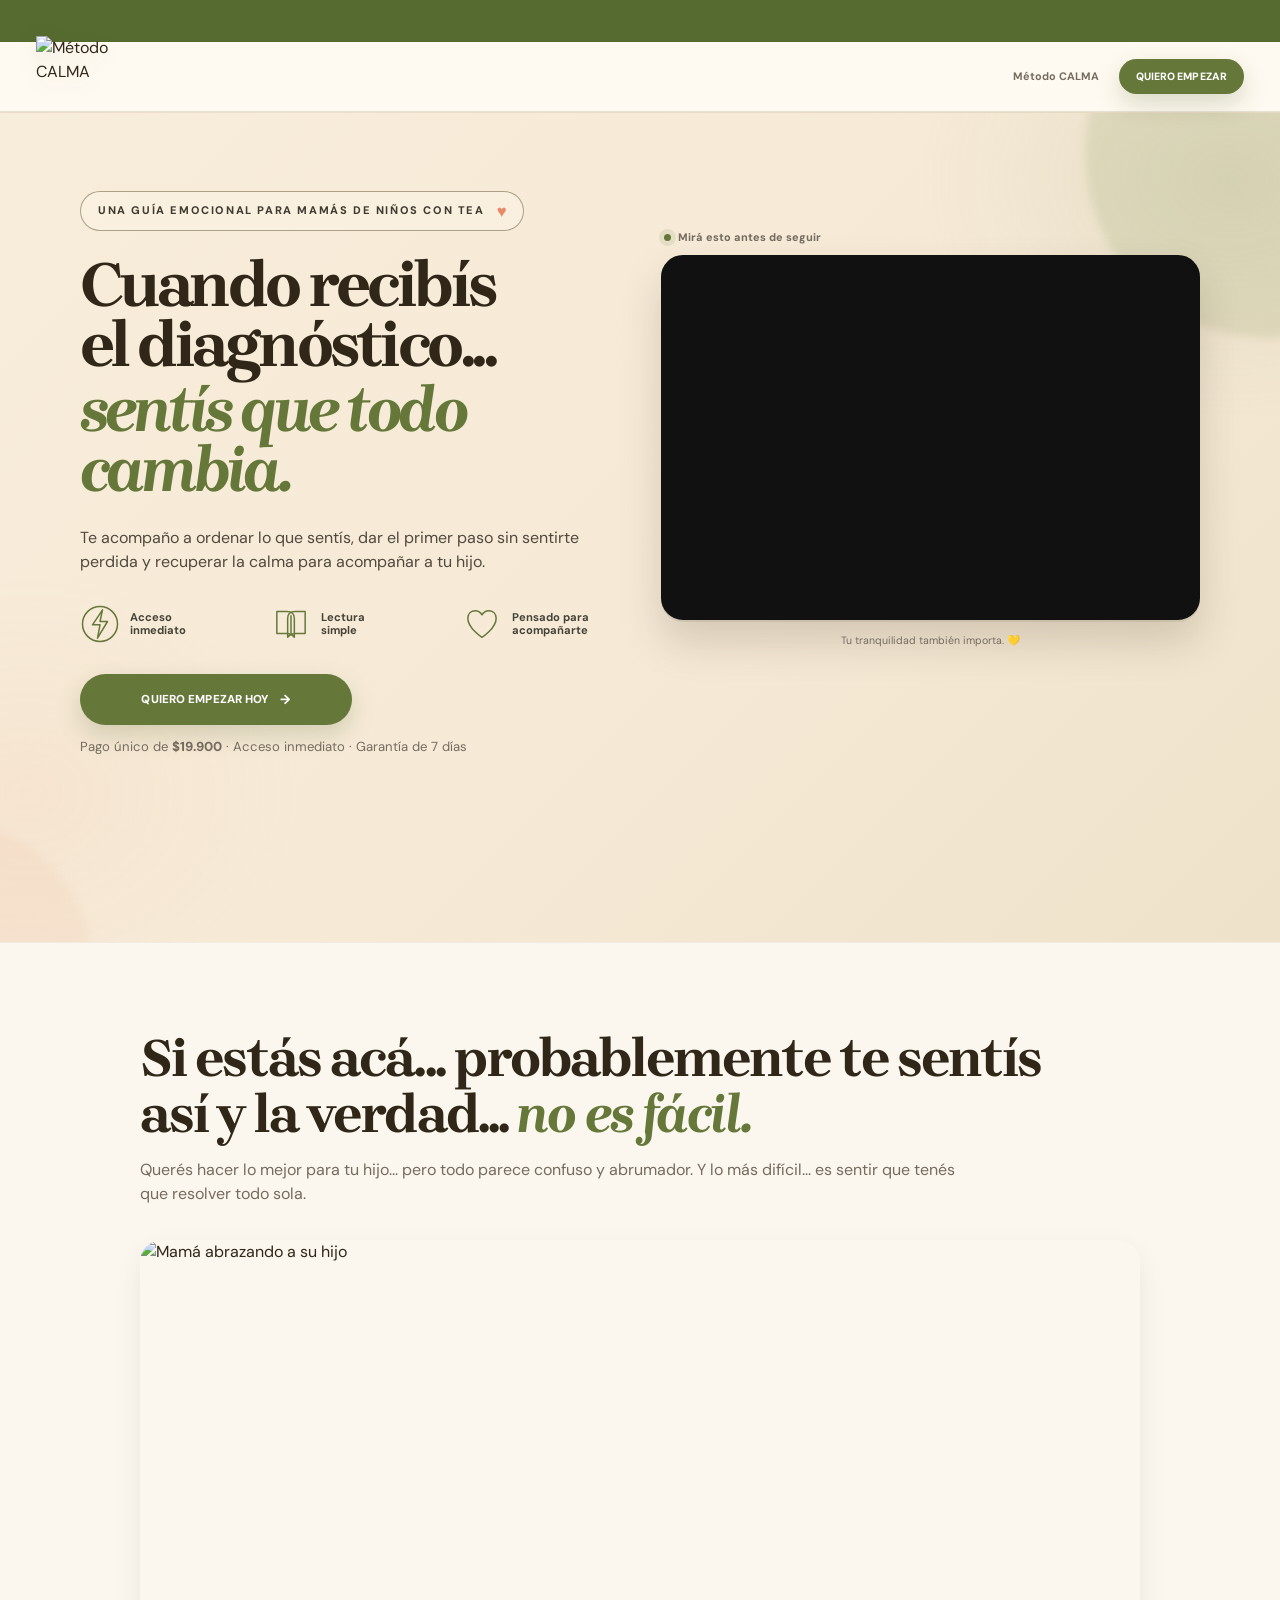
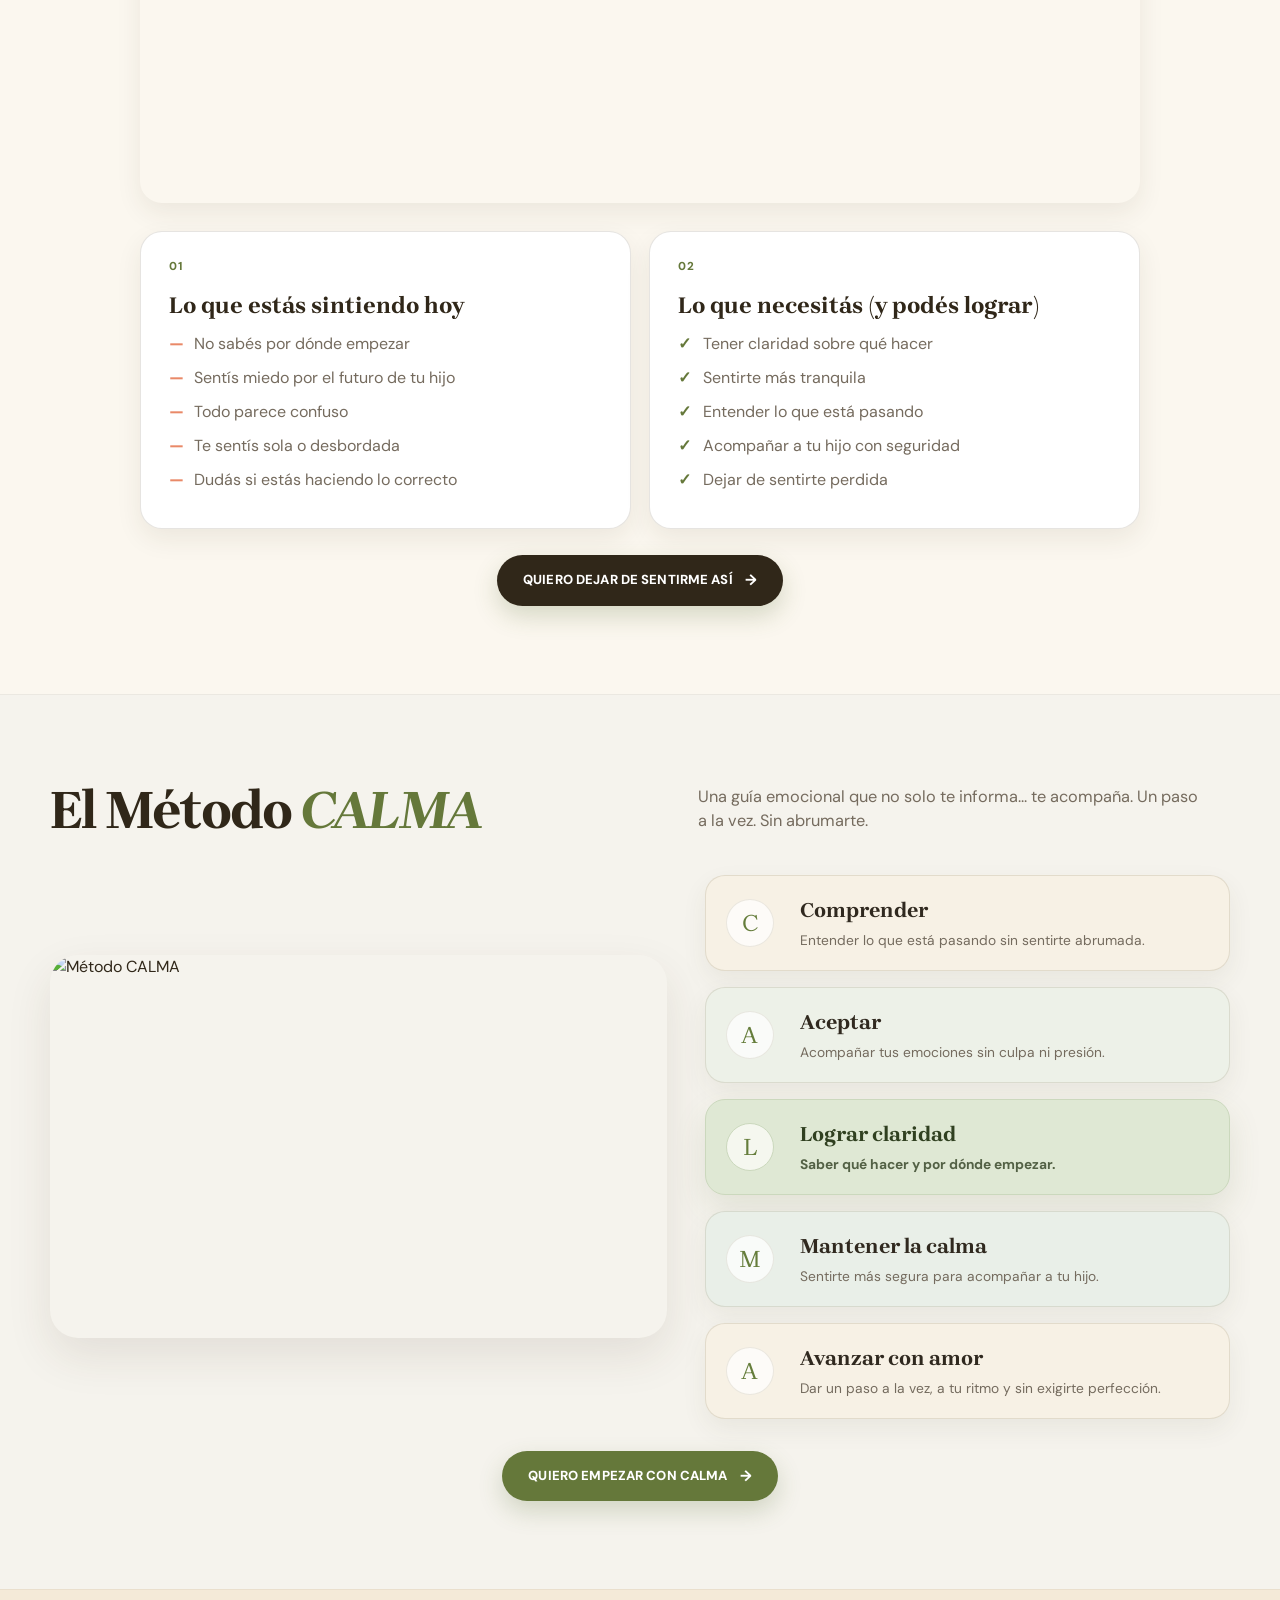
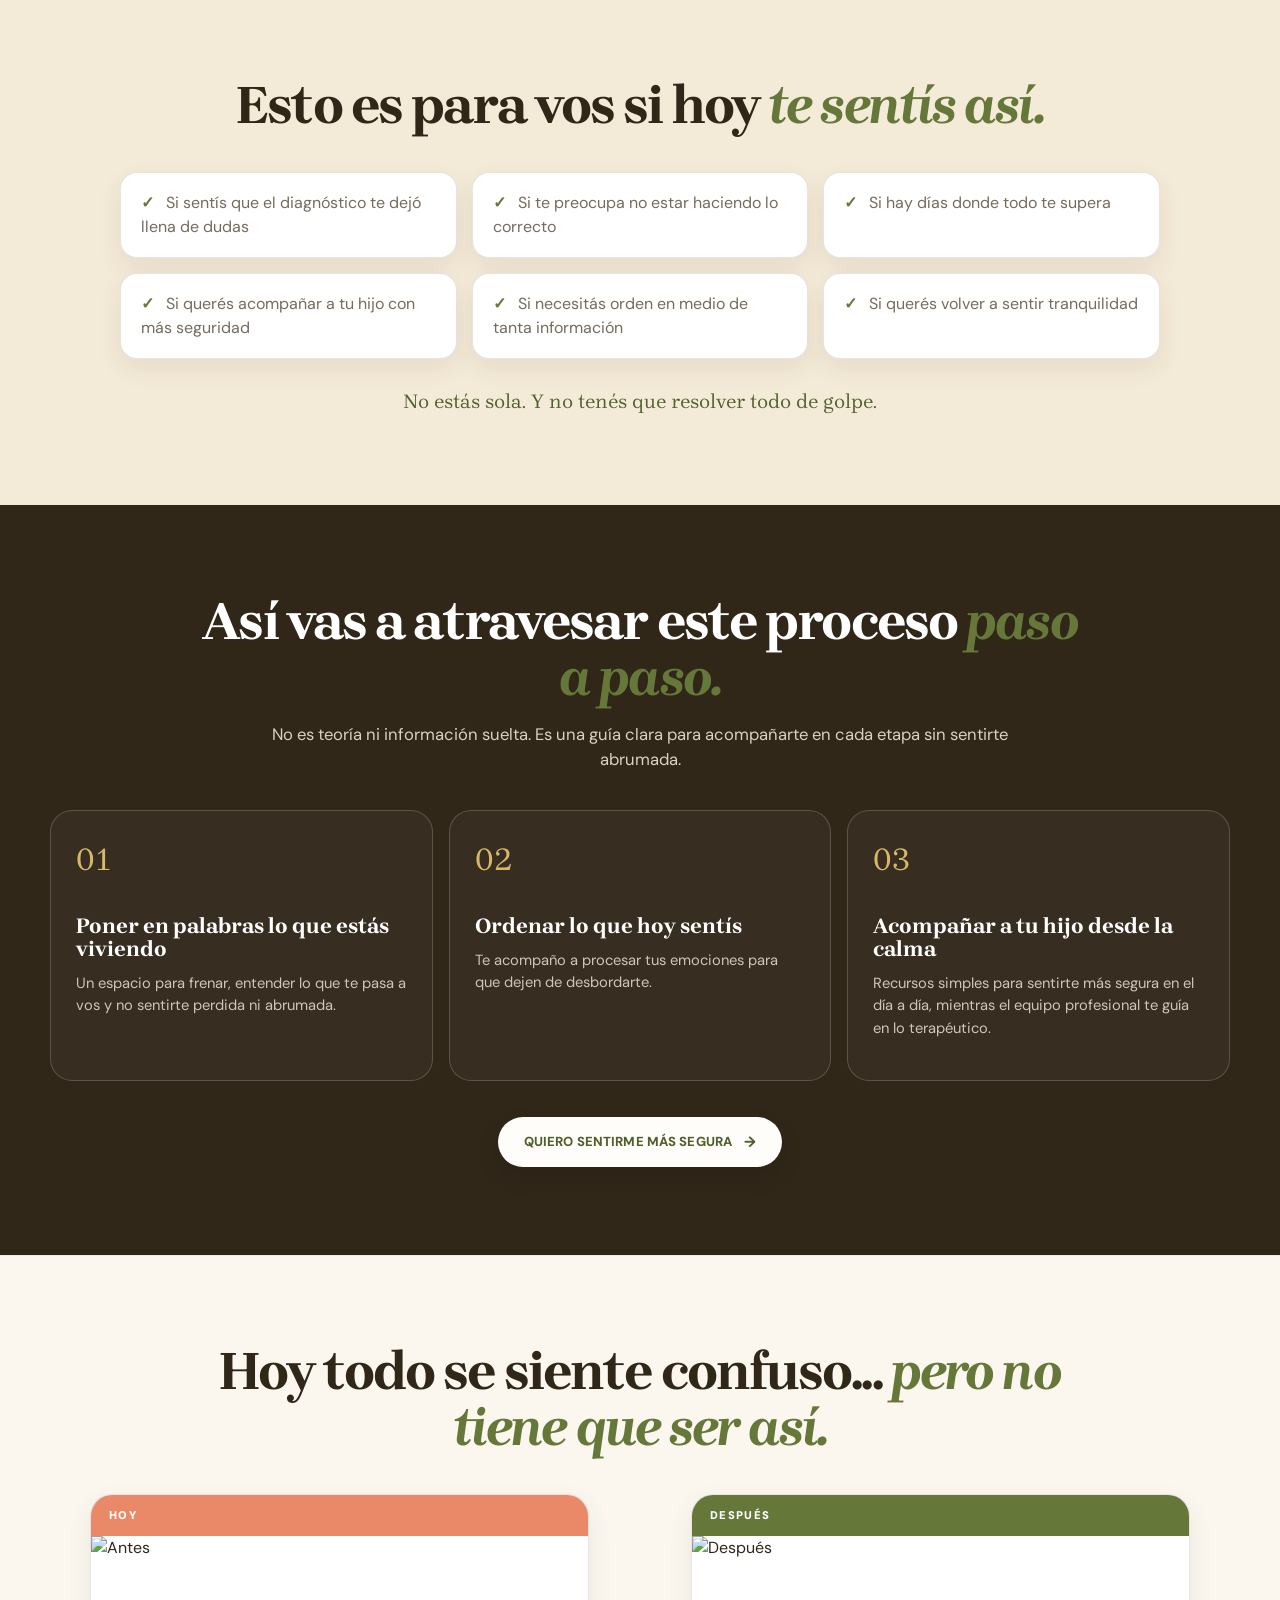
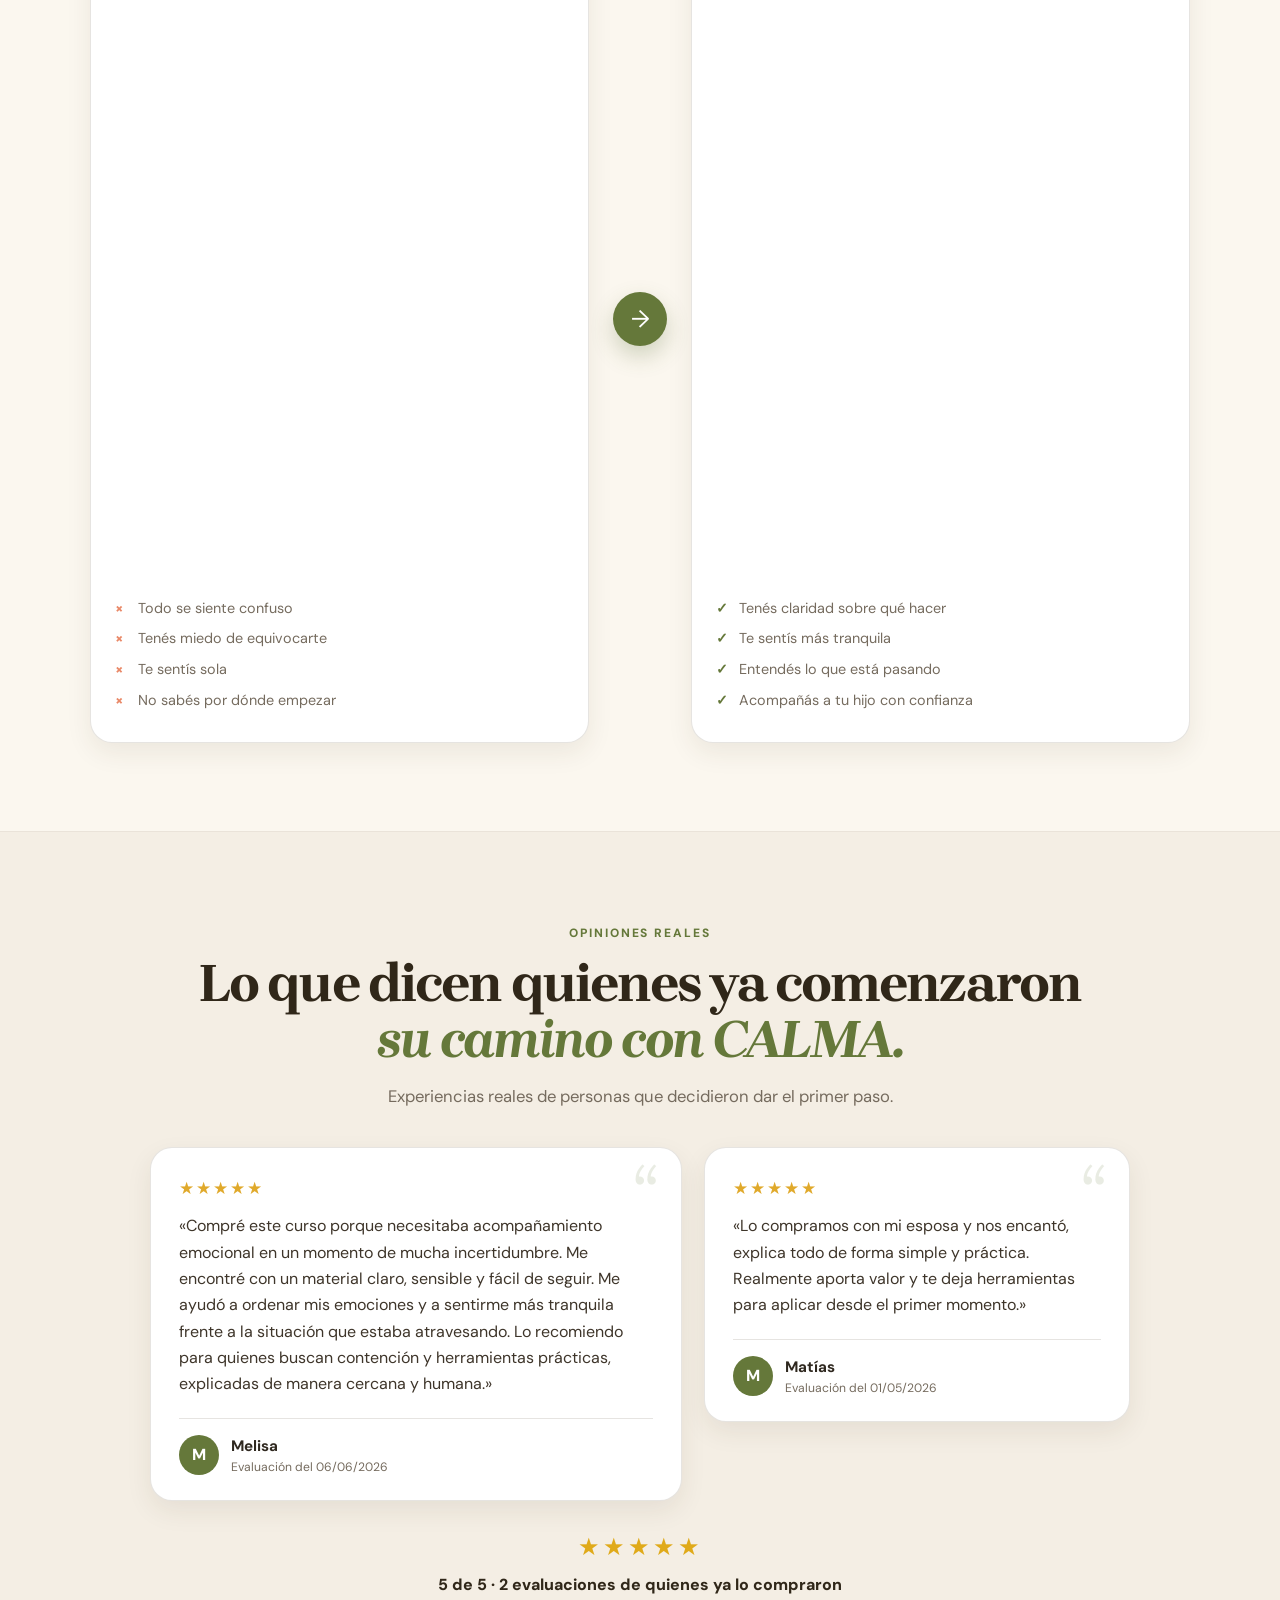
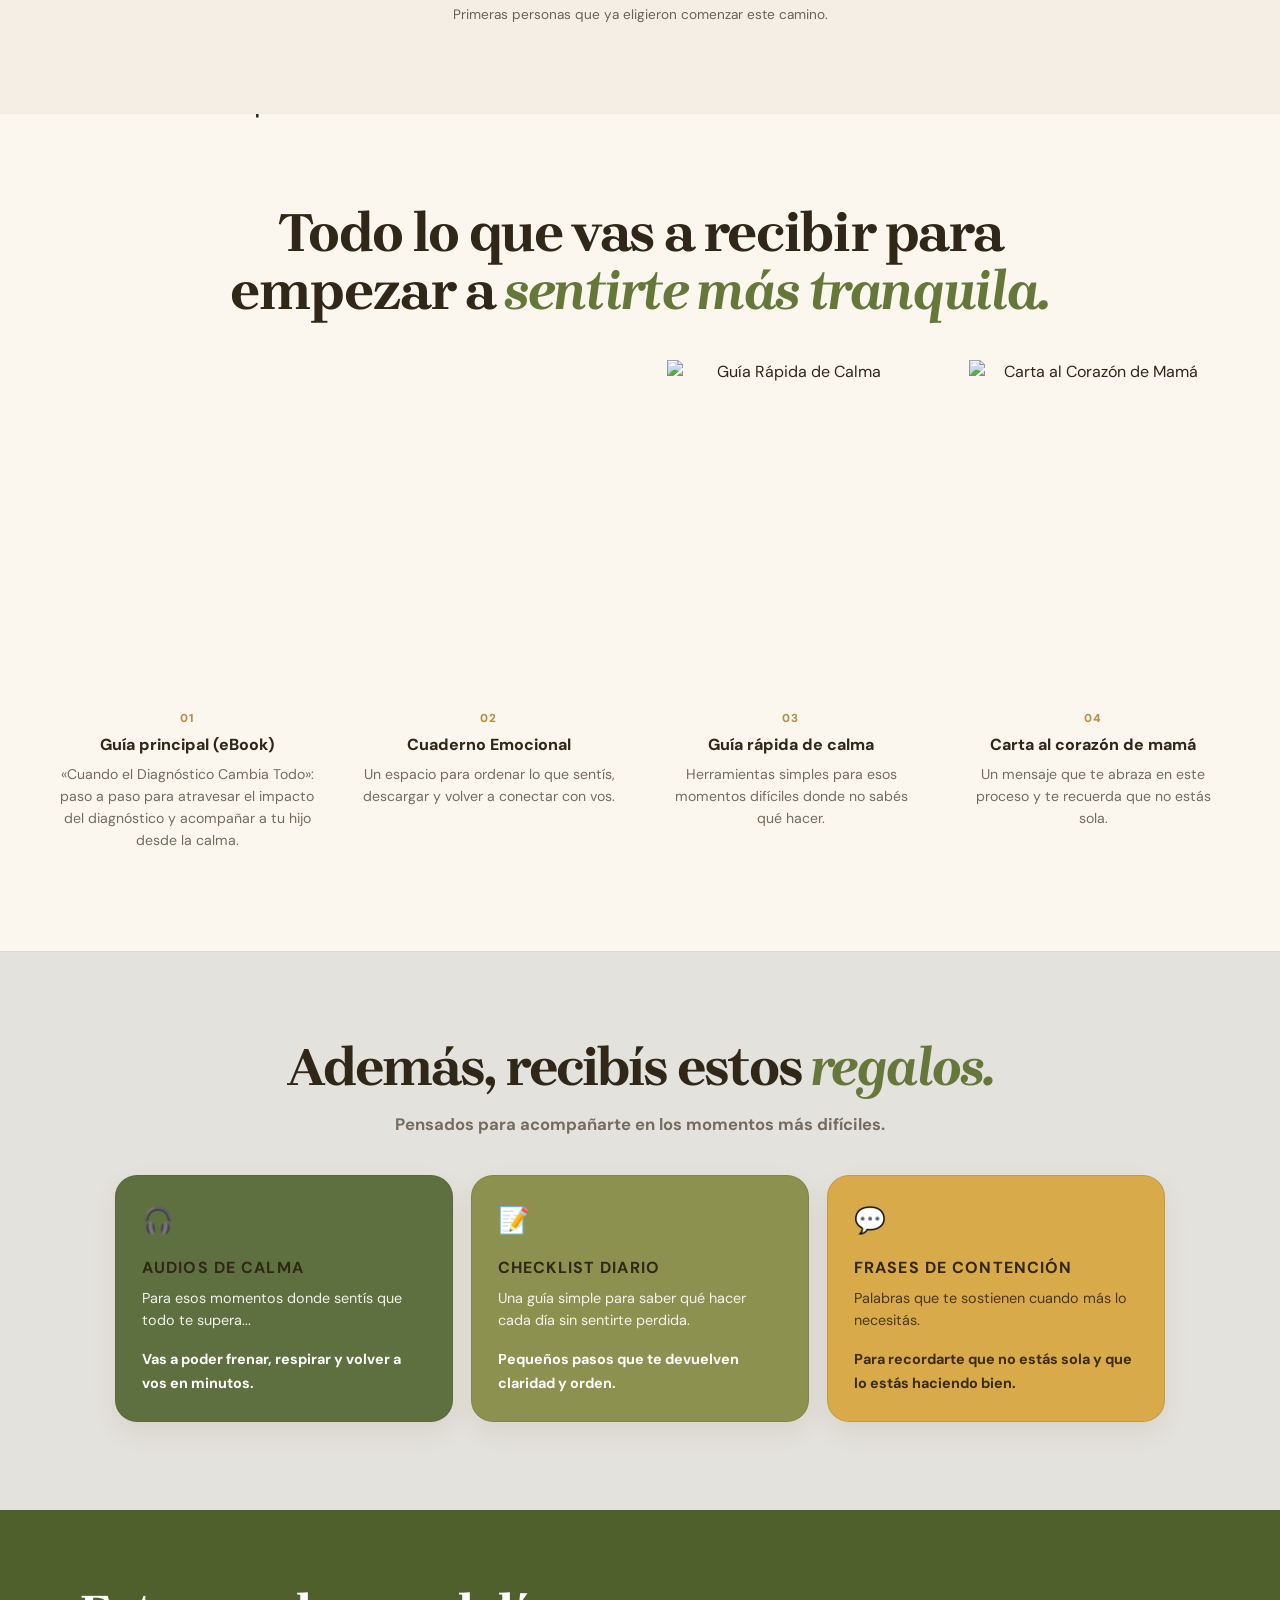
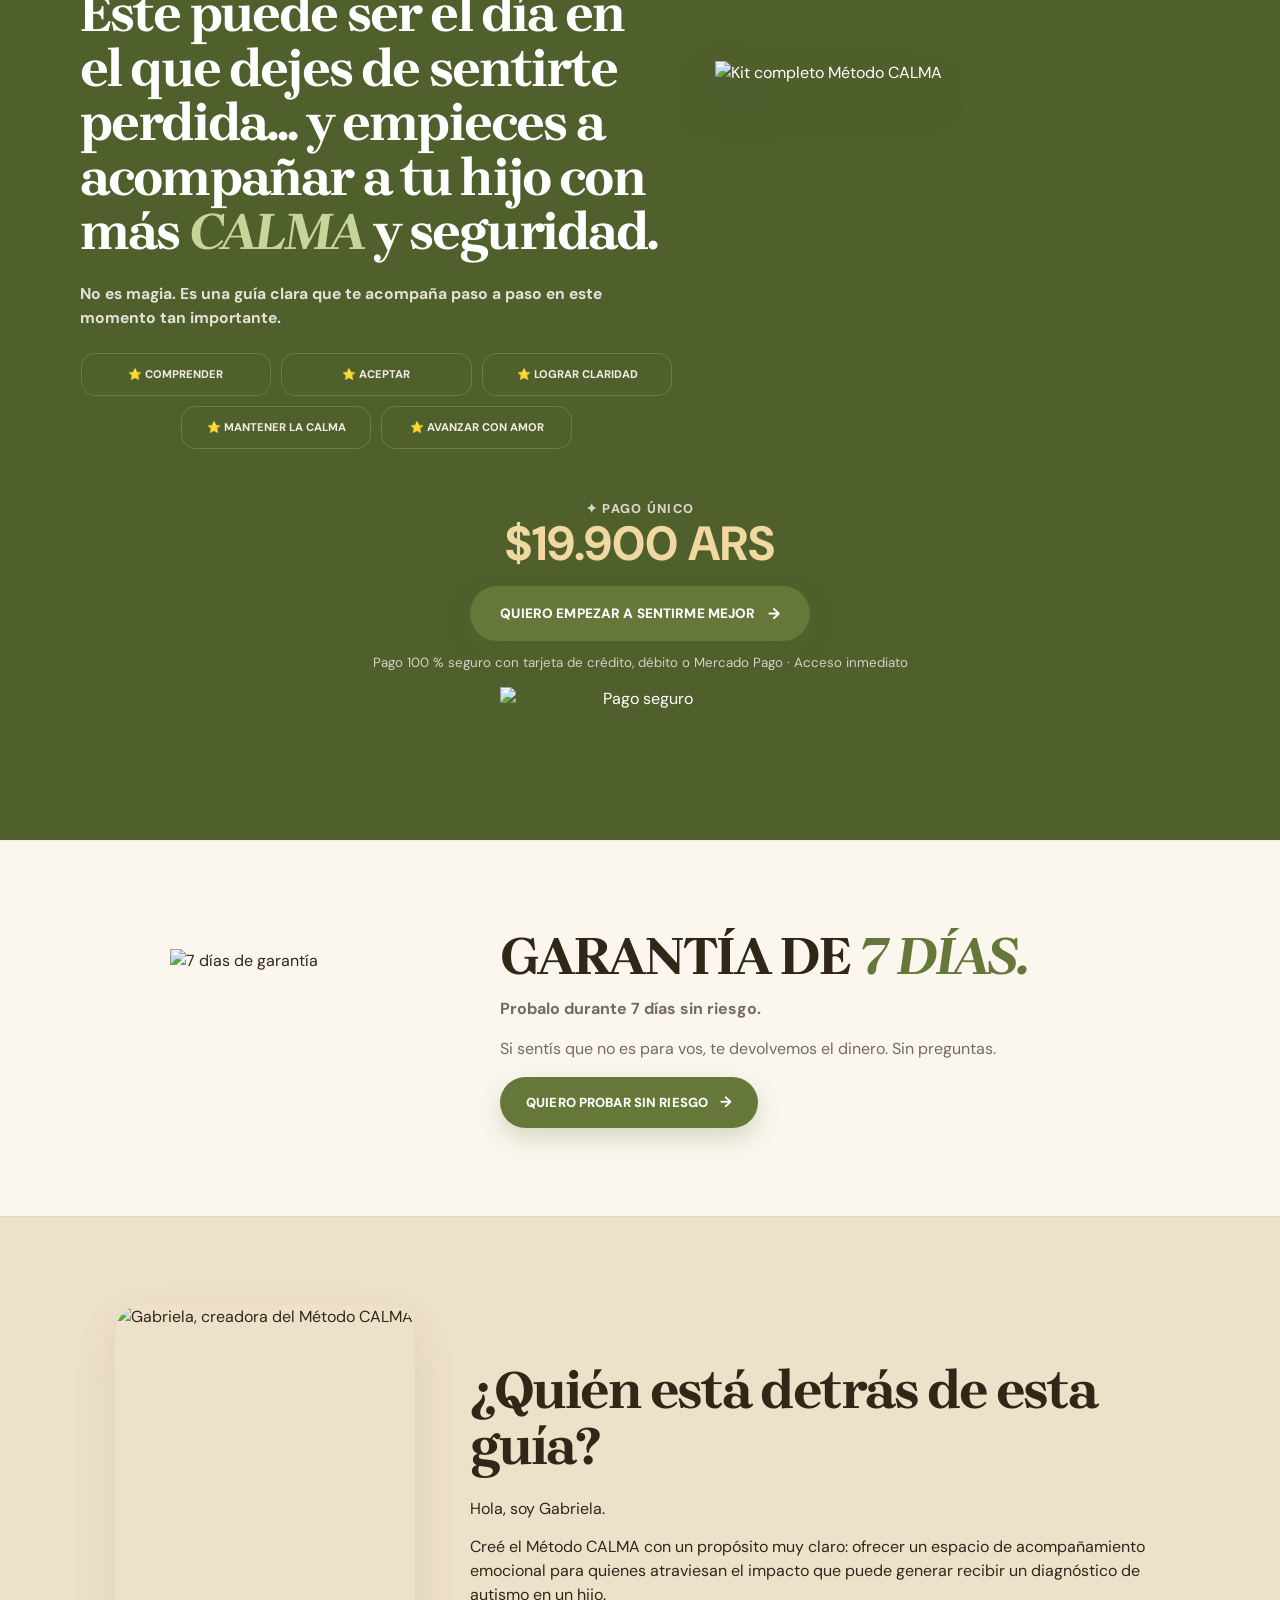
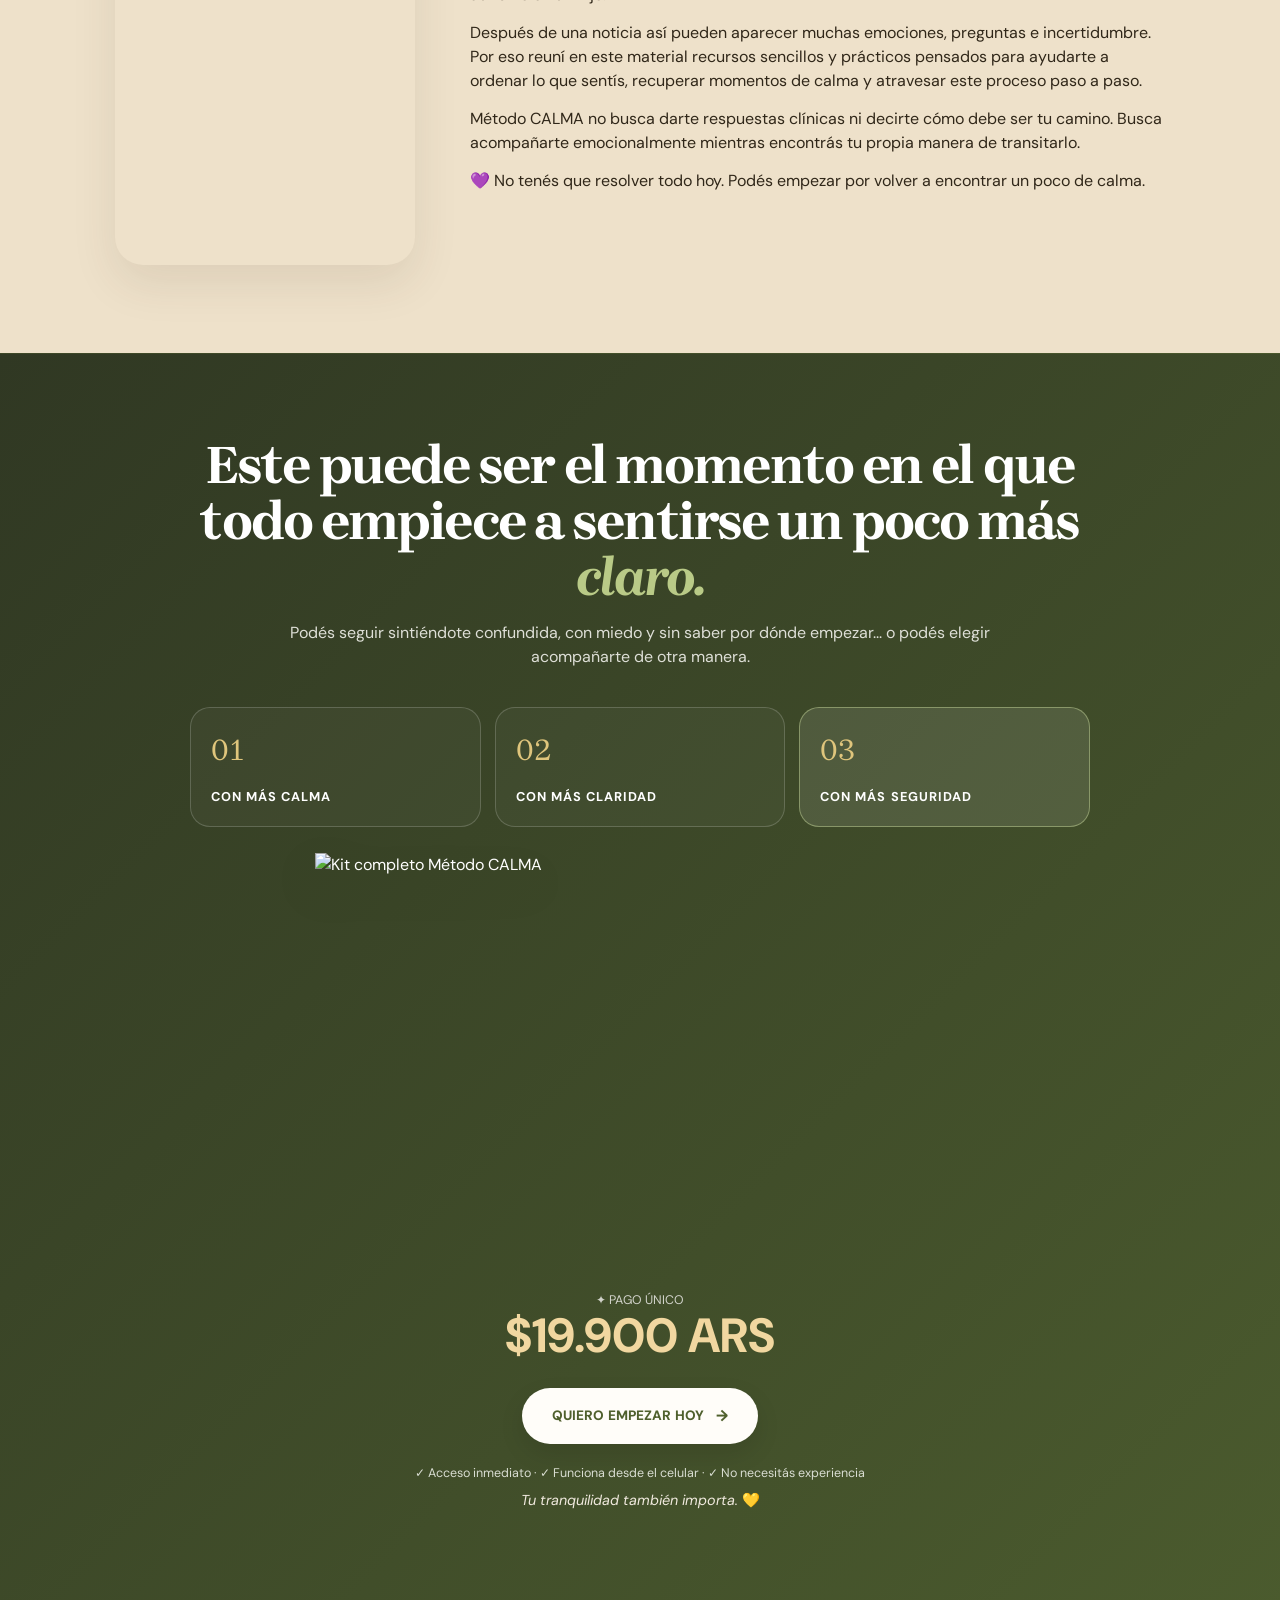
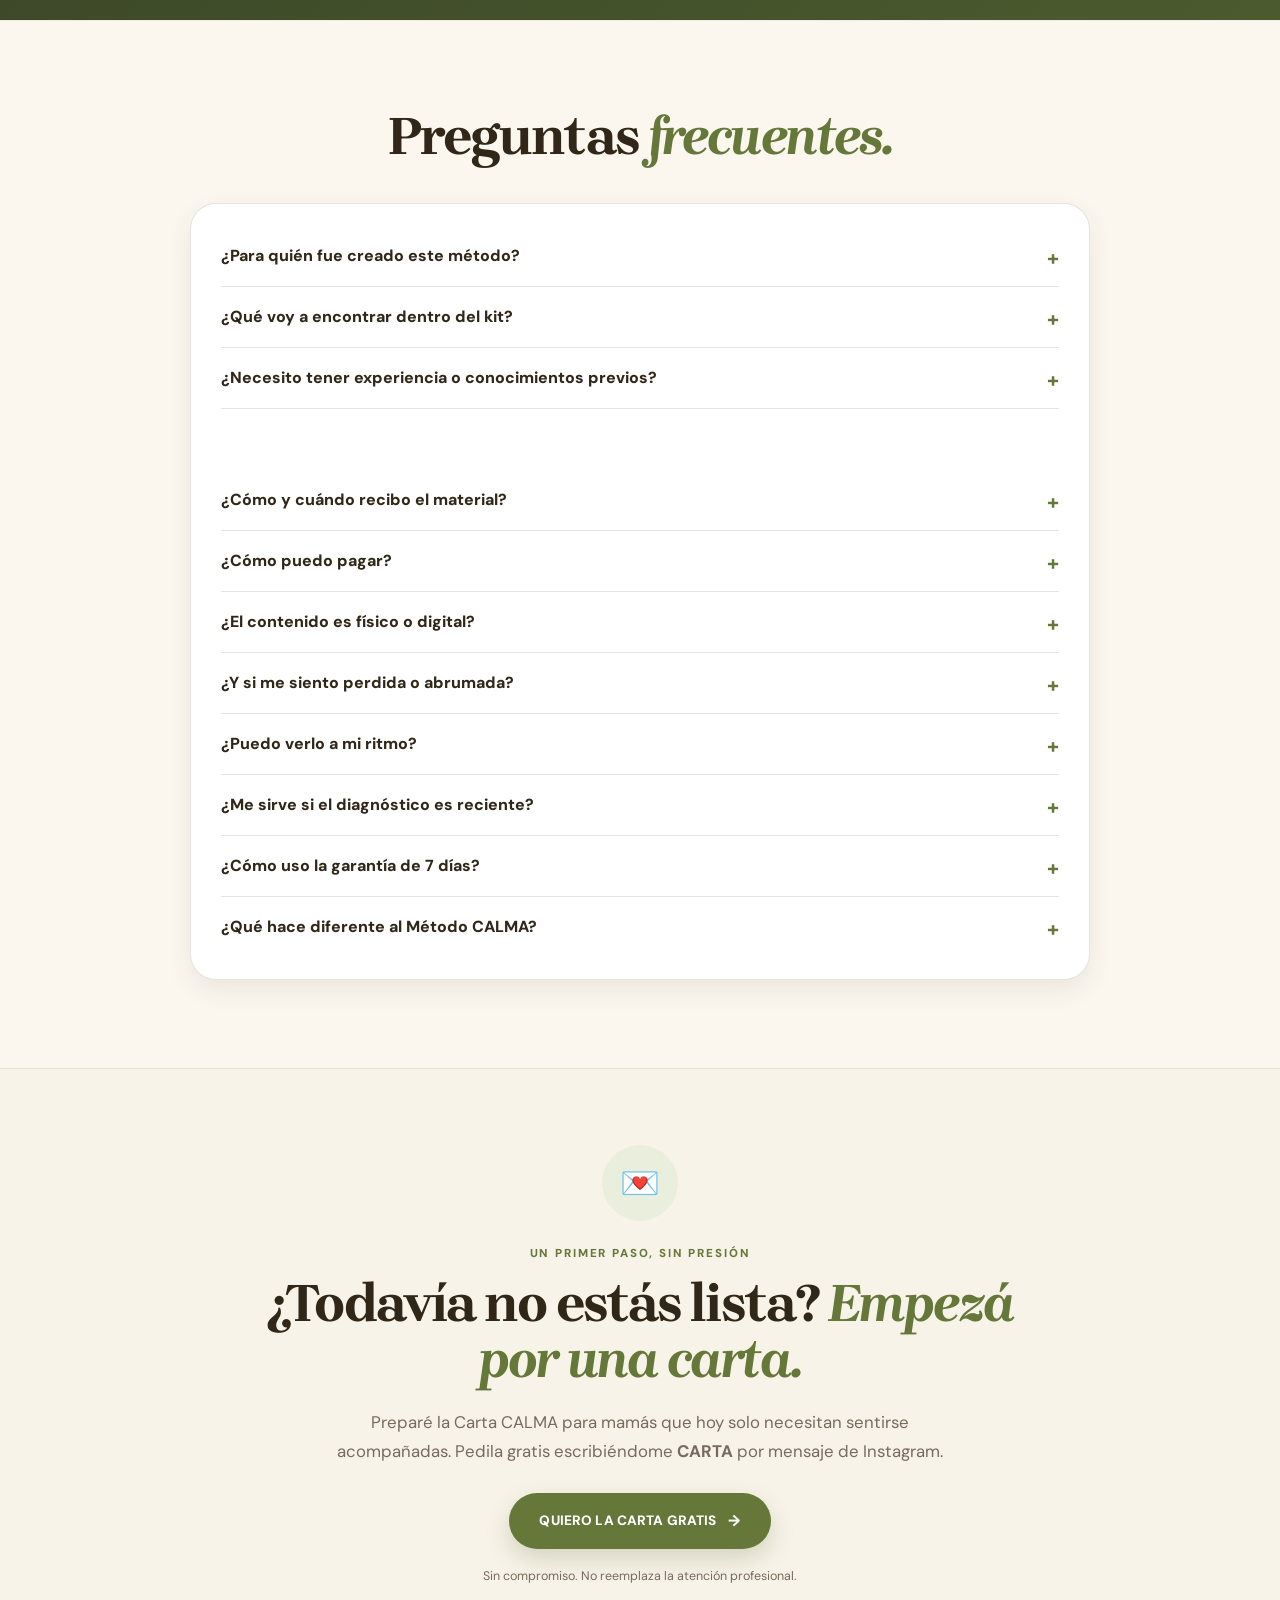
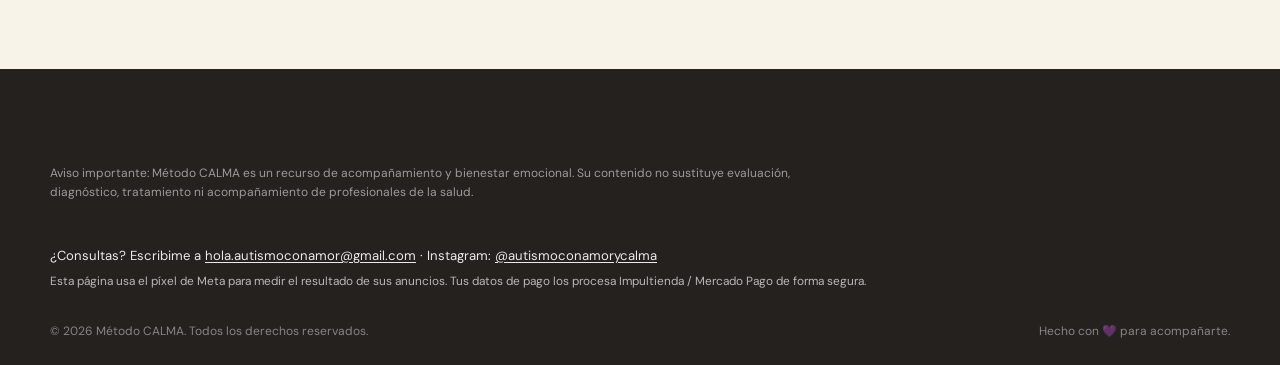
==== commit 21c16695: "Update index.html" ====
--- a/index.html
+++ b/index.html
@@ -94,7 +94,7 @@
 </header>
 
 <main>
-
+    
 <section id="panel-01-portada" class="panel hero-panel" data-panel="01" aria-label="Portada y video">
   <div class="hero-glow hero-glow-one"></div>
   <div class="hero-glow hero-glow-two"></div>
--- a/css/styles.css
+++ b/css/styles.css
@@ -22,7 +22,7 @@
 body.region-locked{overflow:hidden}
 a{text-decoration:none;color:inherit}
 button,select{font:inherit}
-img{display:block;max-width:100%}
+img{display:block;max-width:100%;height:auto}
 .shell{width:min(1180px,calc(100% - 48px));margin:0 auto}
 .section-shell{position:relative}
 .narrow-content{max-width:1040px}
@@ -30,7 +30,7 @@
 .panel{position:relative;overflow:hidden;padding:88px 0;border-top:1px solid rgba(62,48,27,.055)}
 .panel>.shell{position:relative;z-index:1}
 
-/* =========================
+/* =======================
    TIPOGRAFÍA / ELEMENTOS
    ========================= */
 h1,h2,h3{font-family:"Brygada 1918",serif;color:var(--brown)}
@@ -52,7 +52,7 @@
 .btn-dark{background:var(--brown)}
 
 
-/* ========================
+/* =======================
    HEADER
    ========================= */
 .topbar{height:76px;position:relative;z-index:100;background:rgba(255,251,243,.94);border-top:3px solid #2e2c28;border-bottom:1px solid var(--line);backdrop-filter:blur(12px)}
@@ -64,7 +64,7 @@
 .header-change-market{border:0;background:transparent;color:var(--muted);font-size:.76rem;cursor:pointer;padding:8px 0;display:inline-flex;gap:6px;align-items:center}
 .header-change-market:hover{color:var(--olive)}
 
-/* =========================
+/* ========================
    HERO
    ========================= */
 .hero-panel{padding:54px 0 42px;background:linear-gradient(135deg,#f7ecda 0%,#f4e8d4 58%,#eee1ca 100%)}
@@ -1840,7 +1840,7 @@
   left:-73px;
   top:57%;
   transform:translateY(-50%) rotate(-8deg);
-  background-image:url('../assets/images/rama-decorativa-izquierda.png');
+  background-image:url('../assets/images/rama-decorativa-izquierda-opt.webp');
   background-position:center;
 }
 
@@ -1850,7 +1850,7 @@
   right:-72px;
   top:57%;
   transform:translateY(-50%) rotate(5deg);
-  background-image:url('../assets/images/rama-decorativa.png');
+  background-image:url('../assets/images/rama-decorativa-opt.webp');
   background-position:center;
 }
 
@@ -2139,7 +2139,7 @@
     left:-48px;
     top:54%;
     transform:translateY(-50%) rotate(-5deg);
-    background-image:url('../assets/images/rama-decorativa-izquierda.png');
+    background-image:url('../assets/images/rama-decorativa-izquierda-opt.webp');
     background-position:center;
   }
 
@@ -2149,7 +2149,7 @@
     right:-48px;
     top:54%;
     transform:translateY(-50%) rotate(4deg);
-    background-image:url('../assets/images/rama-decorativa.png');
+    background-image:url('../assets/images/rama-decorativa-opt.webp');
     background-position:center;
   }
 
@@ -3731,4 +3731,34 @@
         }
     }
 }
-
+/* ===== Paso 1 (nov. 2026): franja con los 5 pasos del Método CALMA ===== */
+.benefit-strip.benefit-strip-calma{display:flex;flex-wrap:wrap;justify-content:center;gap:10px}
+.benefit-strip.benefit-strip-calma span{flex:0 1 calc(33.333% - 7px)}
+@media (max-width:600px){.benefit-strip.benefit-strip-calma span{flex:1 1 calc(50% - 10px);max-width:none}}
+
+/* ===== Paso 1: texto de "Quién está detrás" en párrafos ===== */
+.about-copy p{margin:0 0 14px;color:inherit;font-size:inherit;line-height:inherit}
+
+/* ===== Paso 2 (nov. 2026) ===== */
+.hero-price-note{margin:12px 0 0;font-size:.82rem;color:var(--muted);text-align:inherit}
+.hero-price-note strong{color:inherit;font-weight:800}
+.footer-contact{margin:18px 0 6px;font-size:.82rem;line-height:1.6;opacity:.9}
+.footer-contact p{margin:0 0 6px}
+.footer-contact a{color:inherit;text-decoration:underline;text-underline-offset:2px}
+.footer-contact .footer-privacy{font-size:.74rem;opacity:.75}
+.faq-card details a{color:inherit;text-decoration:underline}
+@media (max-width: 768px){
+  #panel-01-portada .hero-price-note{order:6 !important;text-align:center !important;margin:12px auto 0 !important}
+}
+
+/* ===== Paso 2: opiniones como tarjetas (texto real, sin captura) ===== */
+.reviews-cards{display:grid;grid-template-columns:1.25fr 1fr;gap:22px;max-width:980px;margin:34px auto 0;align-items:start}
+.review-card{margin:0;background:#fff;border:1px solid var(--line);border-radius:22px;padding:28px 28px 24px;box-shadow:var(--shadow-soft);position:relative}
+.review-card::before{content:"“";position:absolute;top:6px;right:22px;font-family:"Brygada 1918",serif;font-size:4.6rem;line-height:1;color:rgba(101,120,58,.14)}
+.review-stars{color:#e0a92b;font-size:1.05rem;letter-spacing:.12em;margin-bottom:12px}
+.review-card blockquote{margin:0 0 20px;font-size:1rem;line-height:1.65;color:#3e352a}
+.review-card figcaption{display:flex;align-items:center;gap:12px;border-top:1px solid var(--line);padding-top:16px}
+.review-avatar{width:40px;height:40px;border-radius:50%;background:var(--olive);color:#fff;display:inline-flex;align-items:center;justify-content:center;font-weight:800;font-family:"DM Sans",sans-serif;flex:0 0 auto}
+.review-card figcaption strong{display:block;font-size:.95rem;color:#2f281f}
+.review-card figcaption small{display:block;font-size:.76rem;color:var(--muted)}
+@media (max-width:760px){.reviews-cards{grid-template-columns:1fr;gap:16px;margin-top:26px}.review-card{padding:22px 20px 18px}.review-card blockquote{font-size:.95rem}}
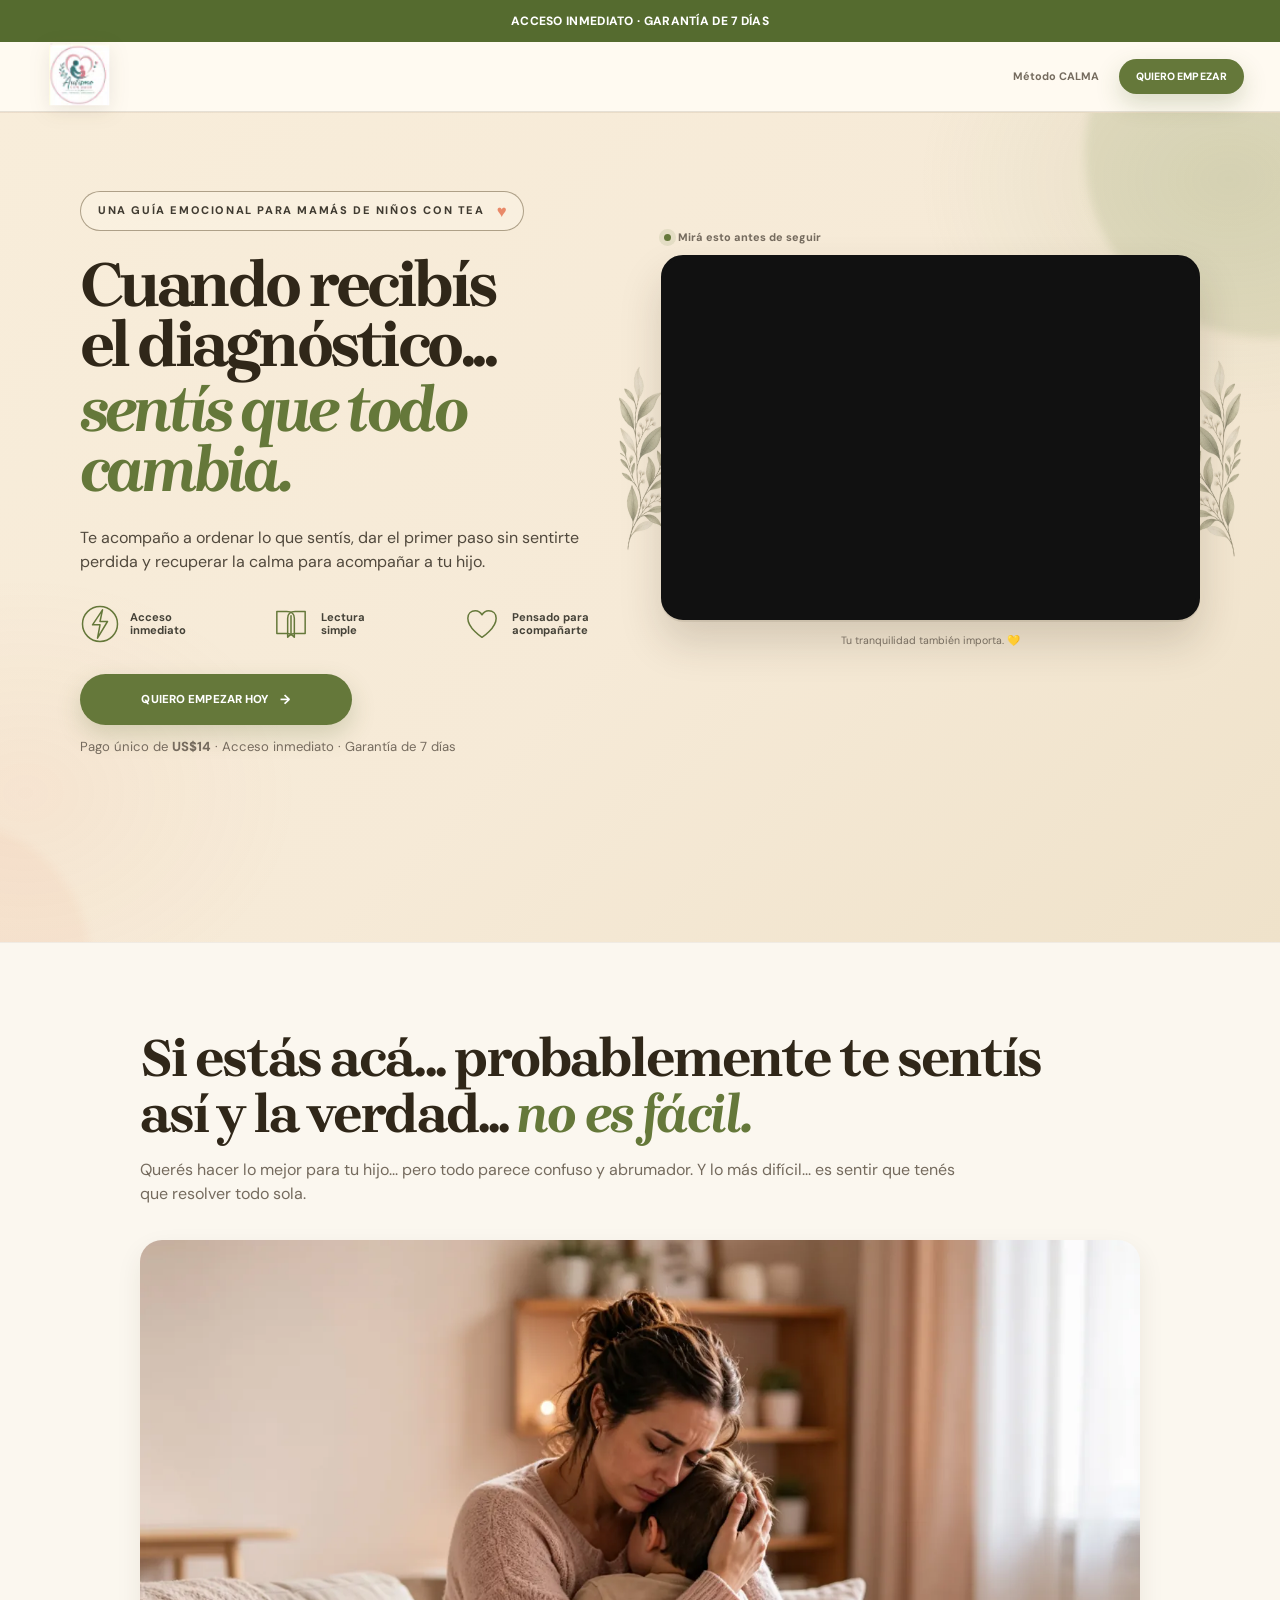
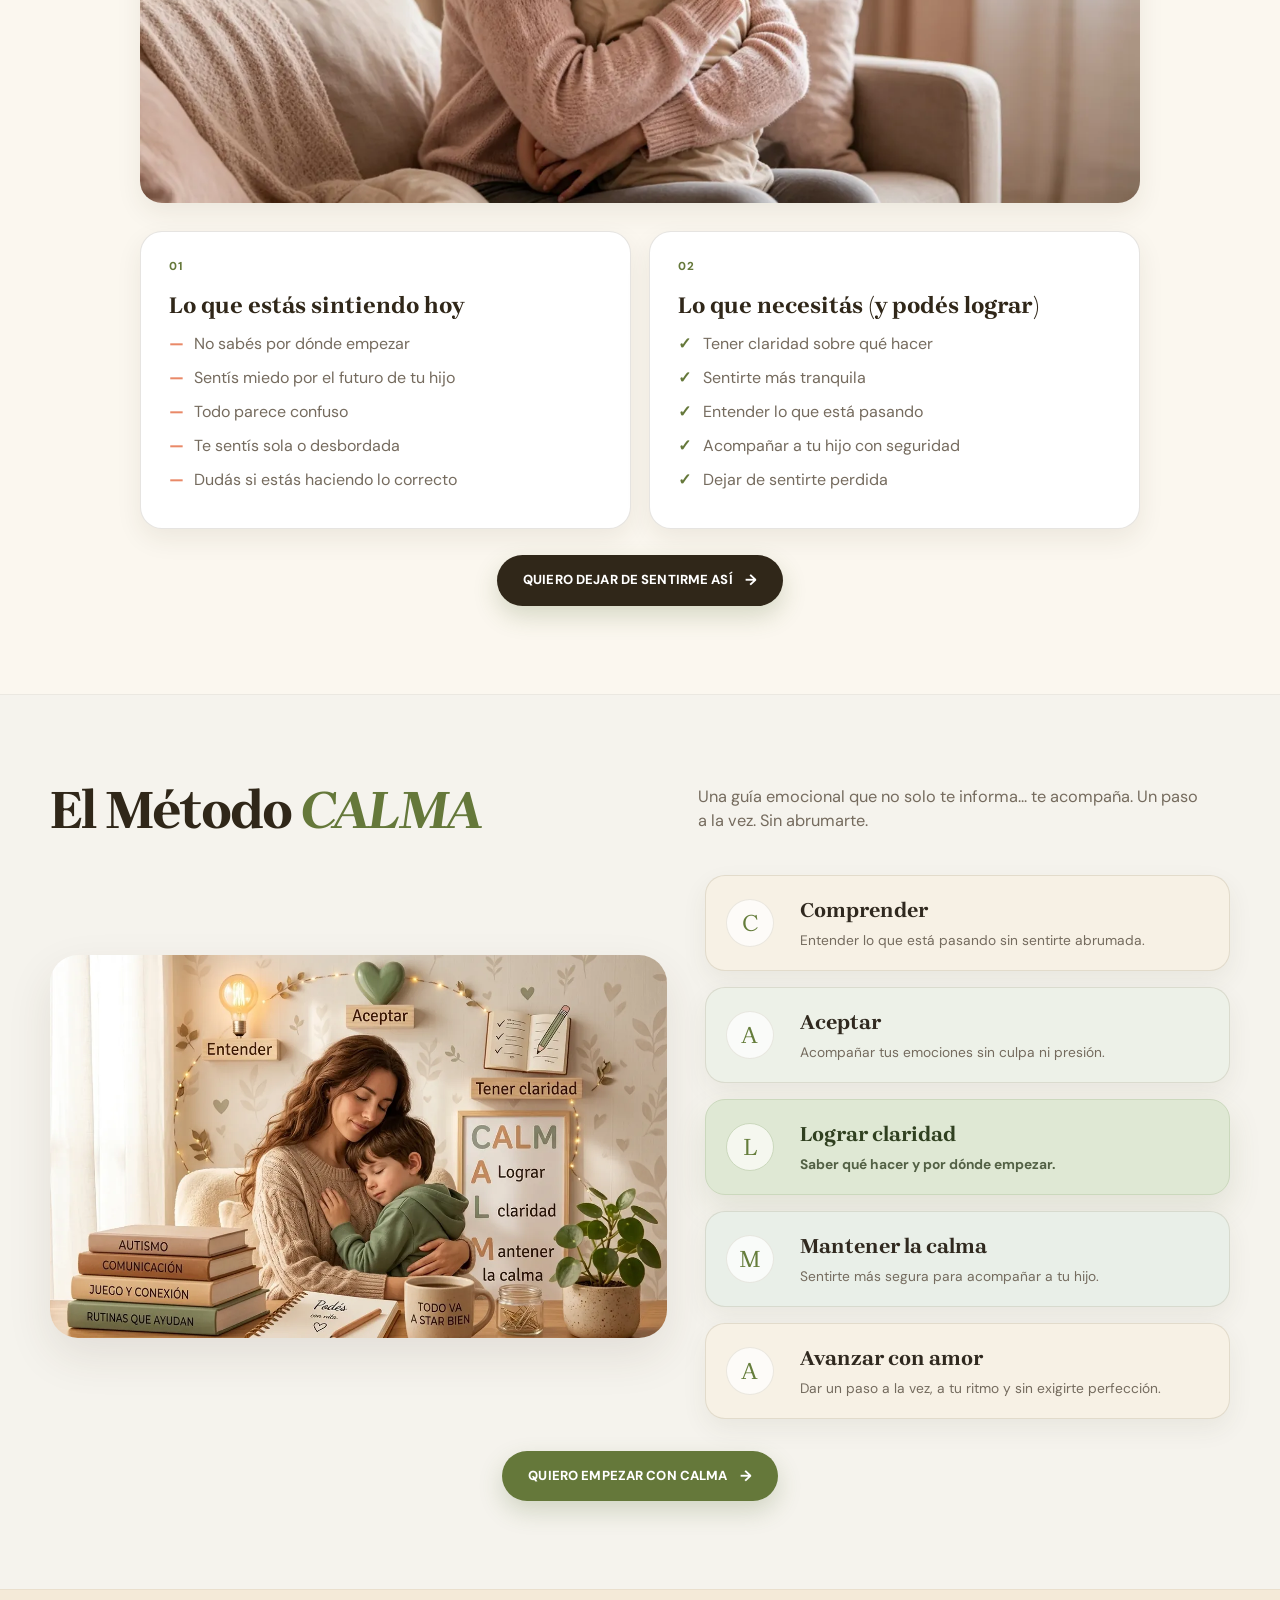
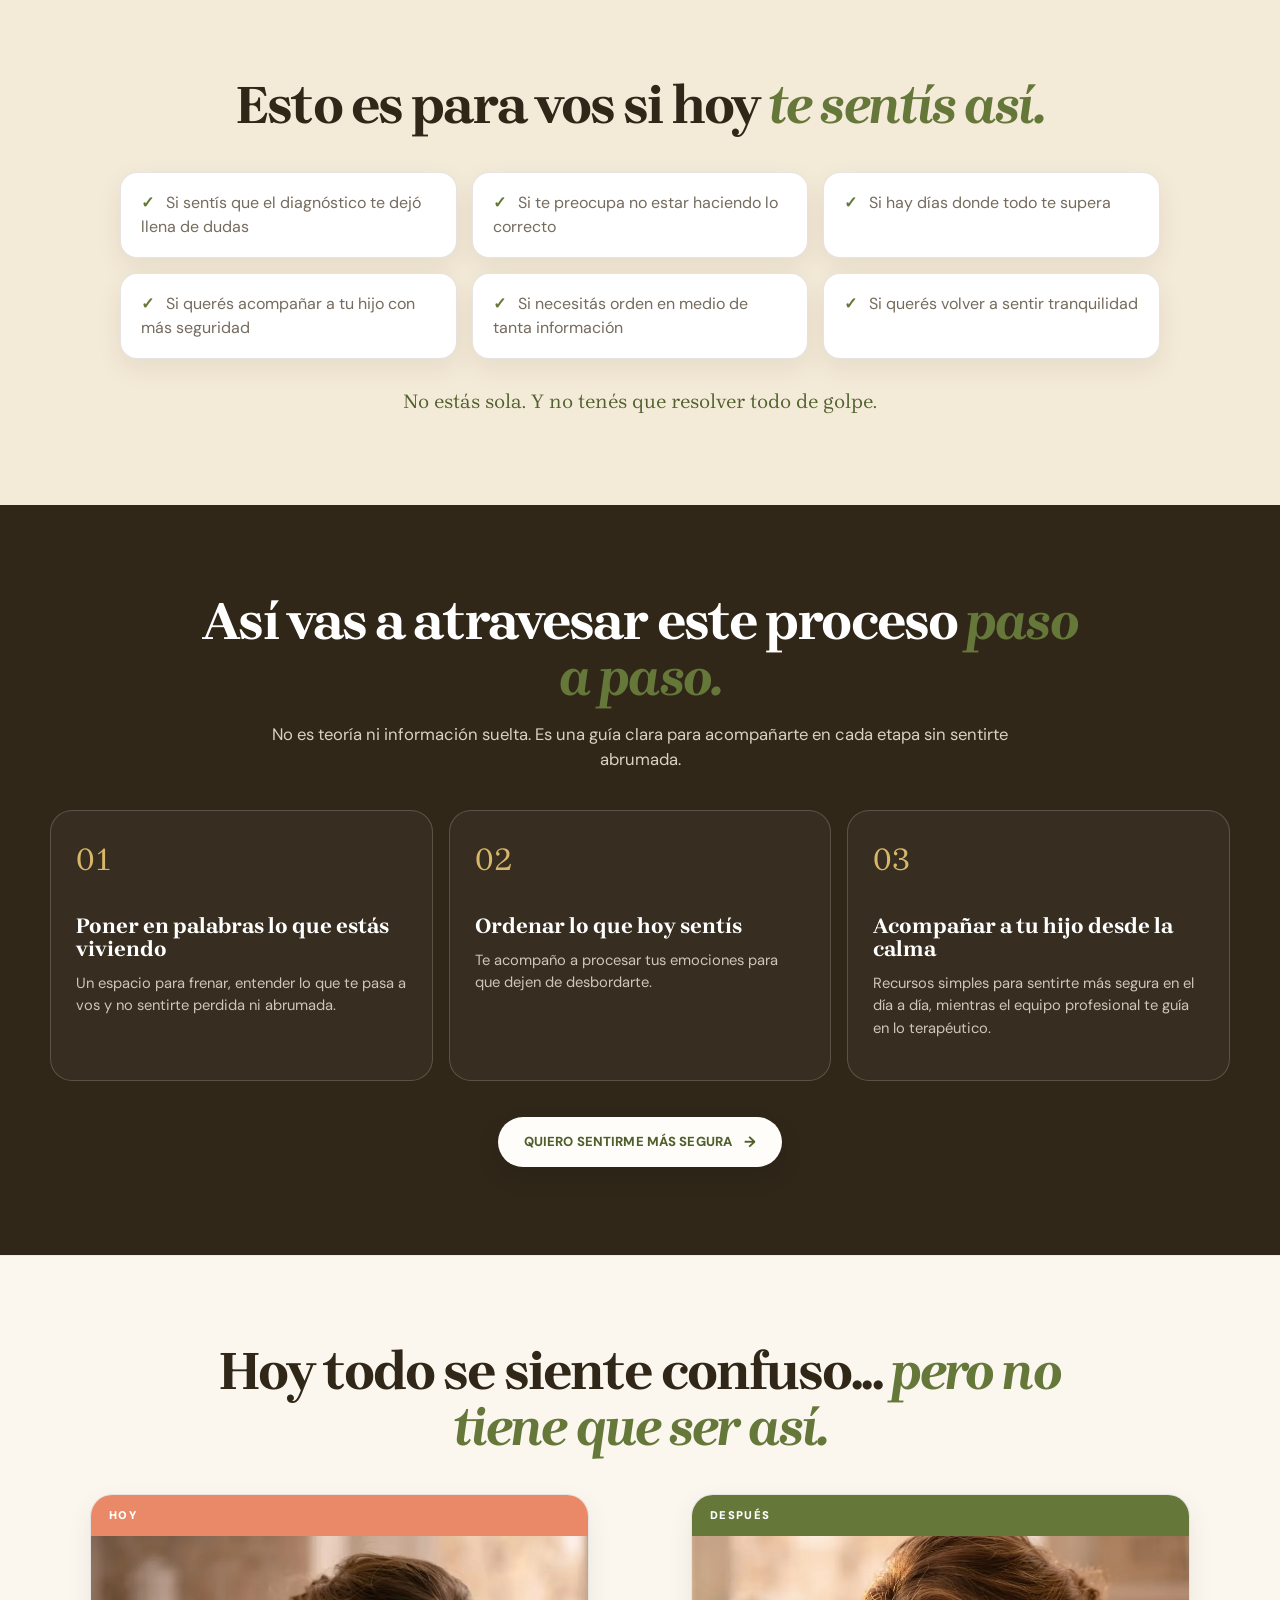
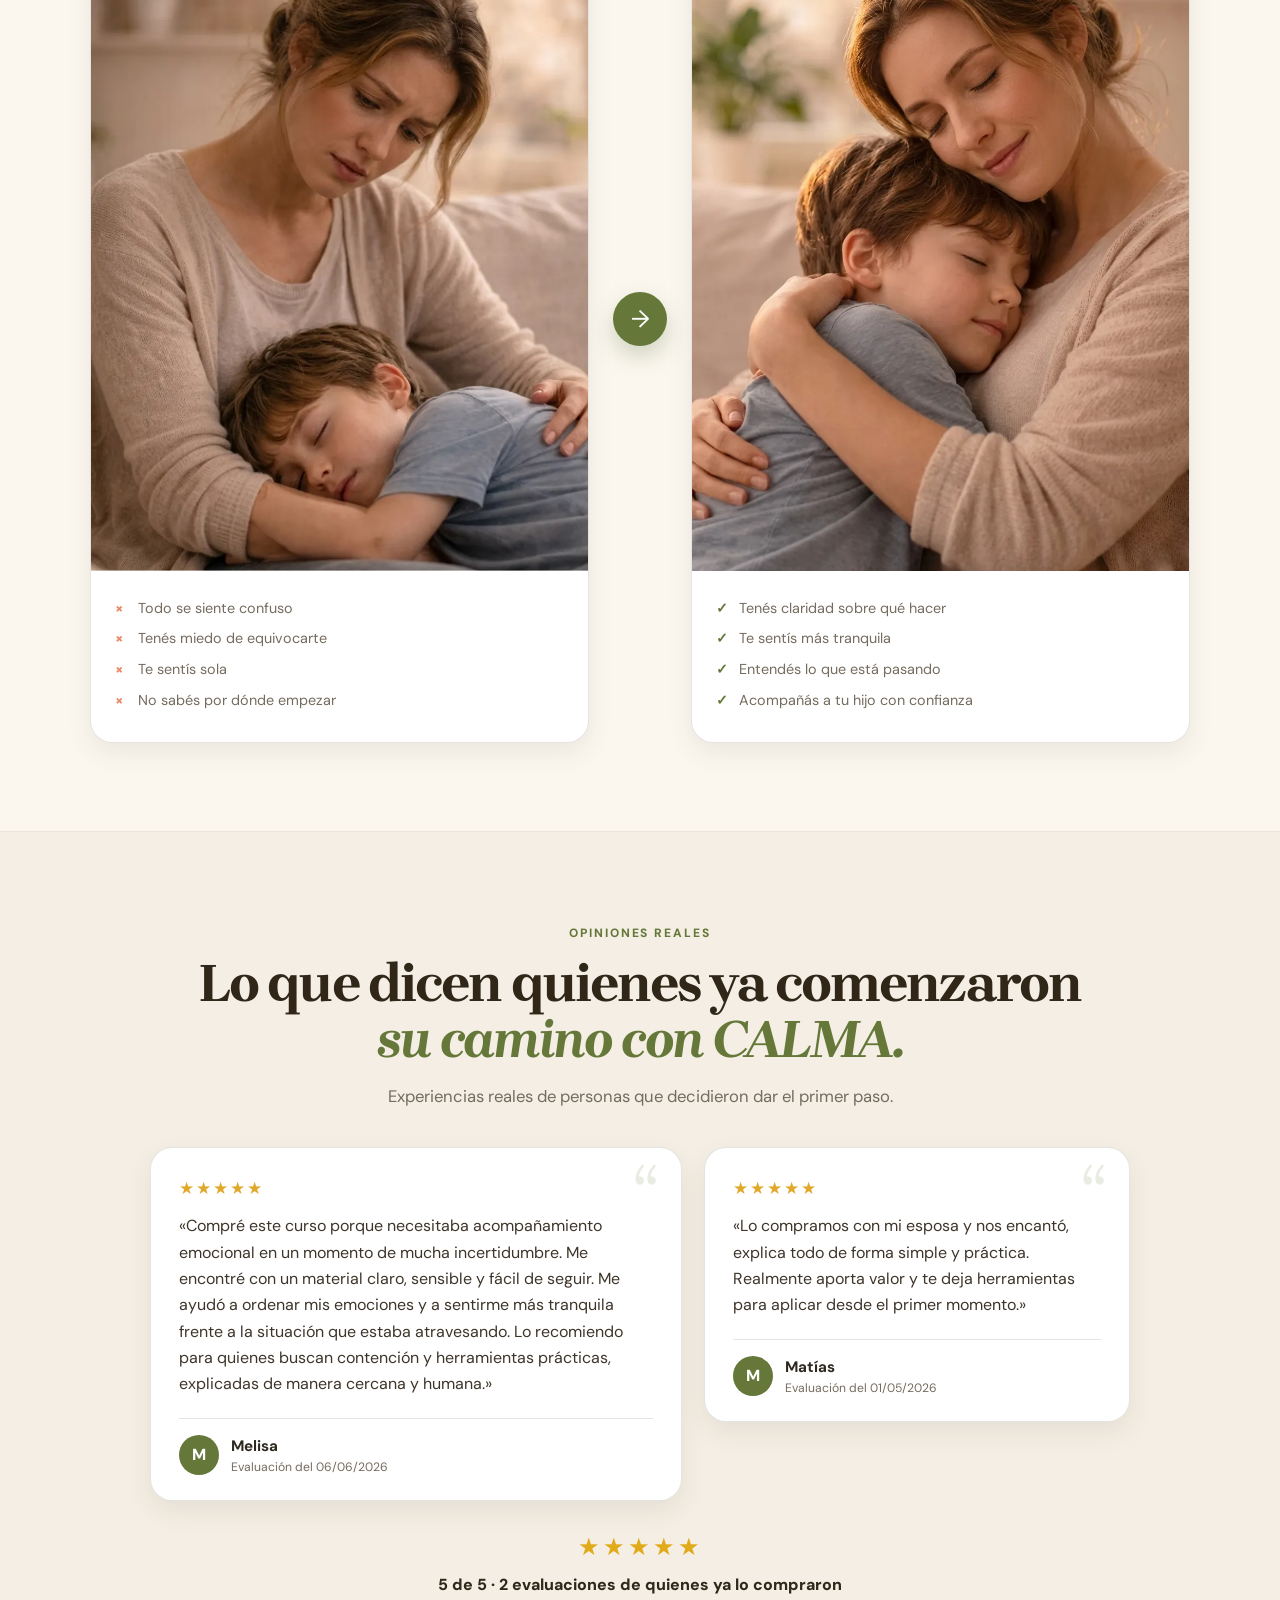
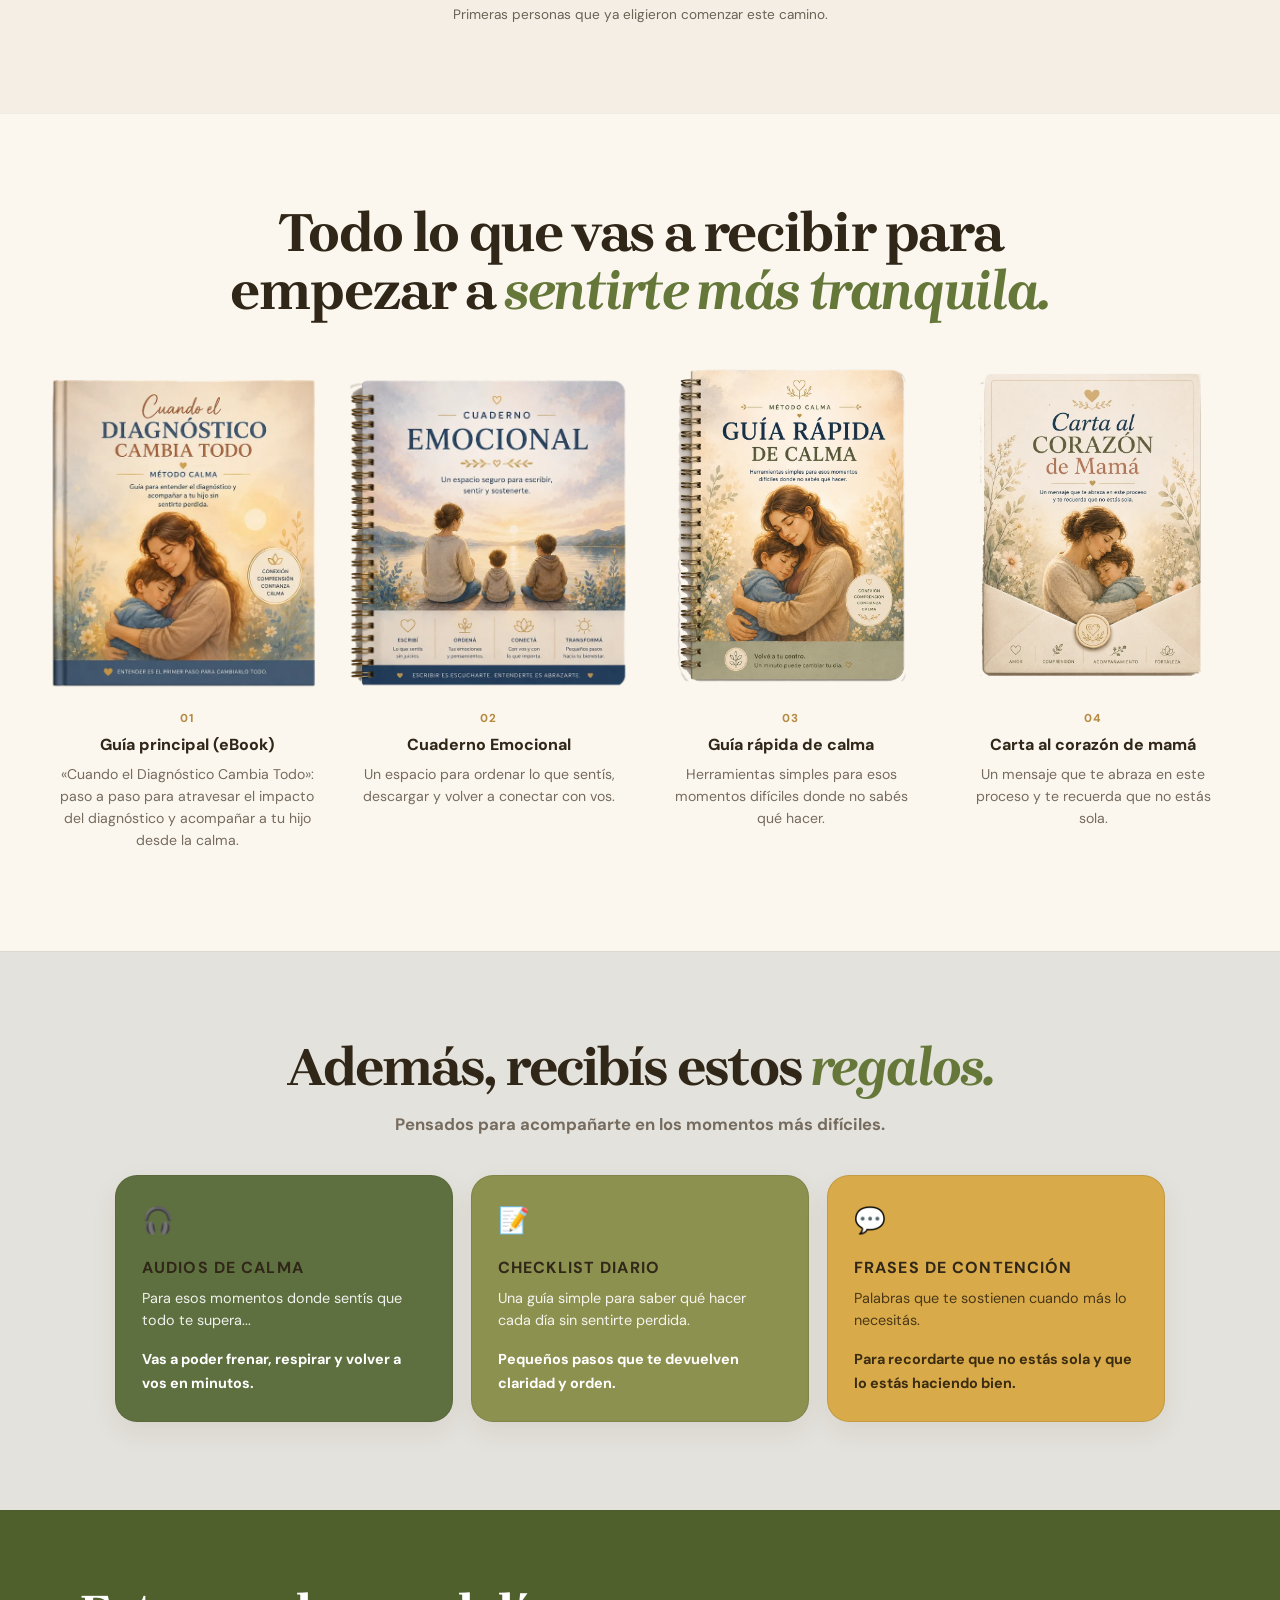
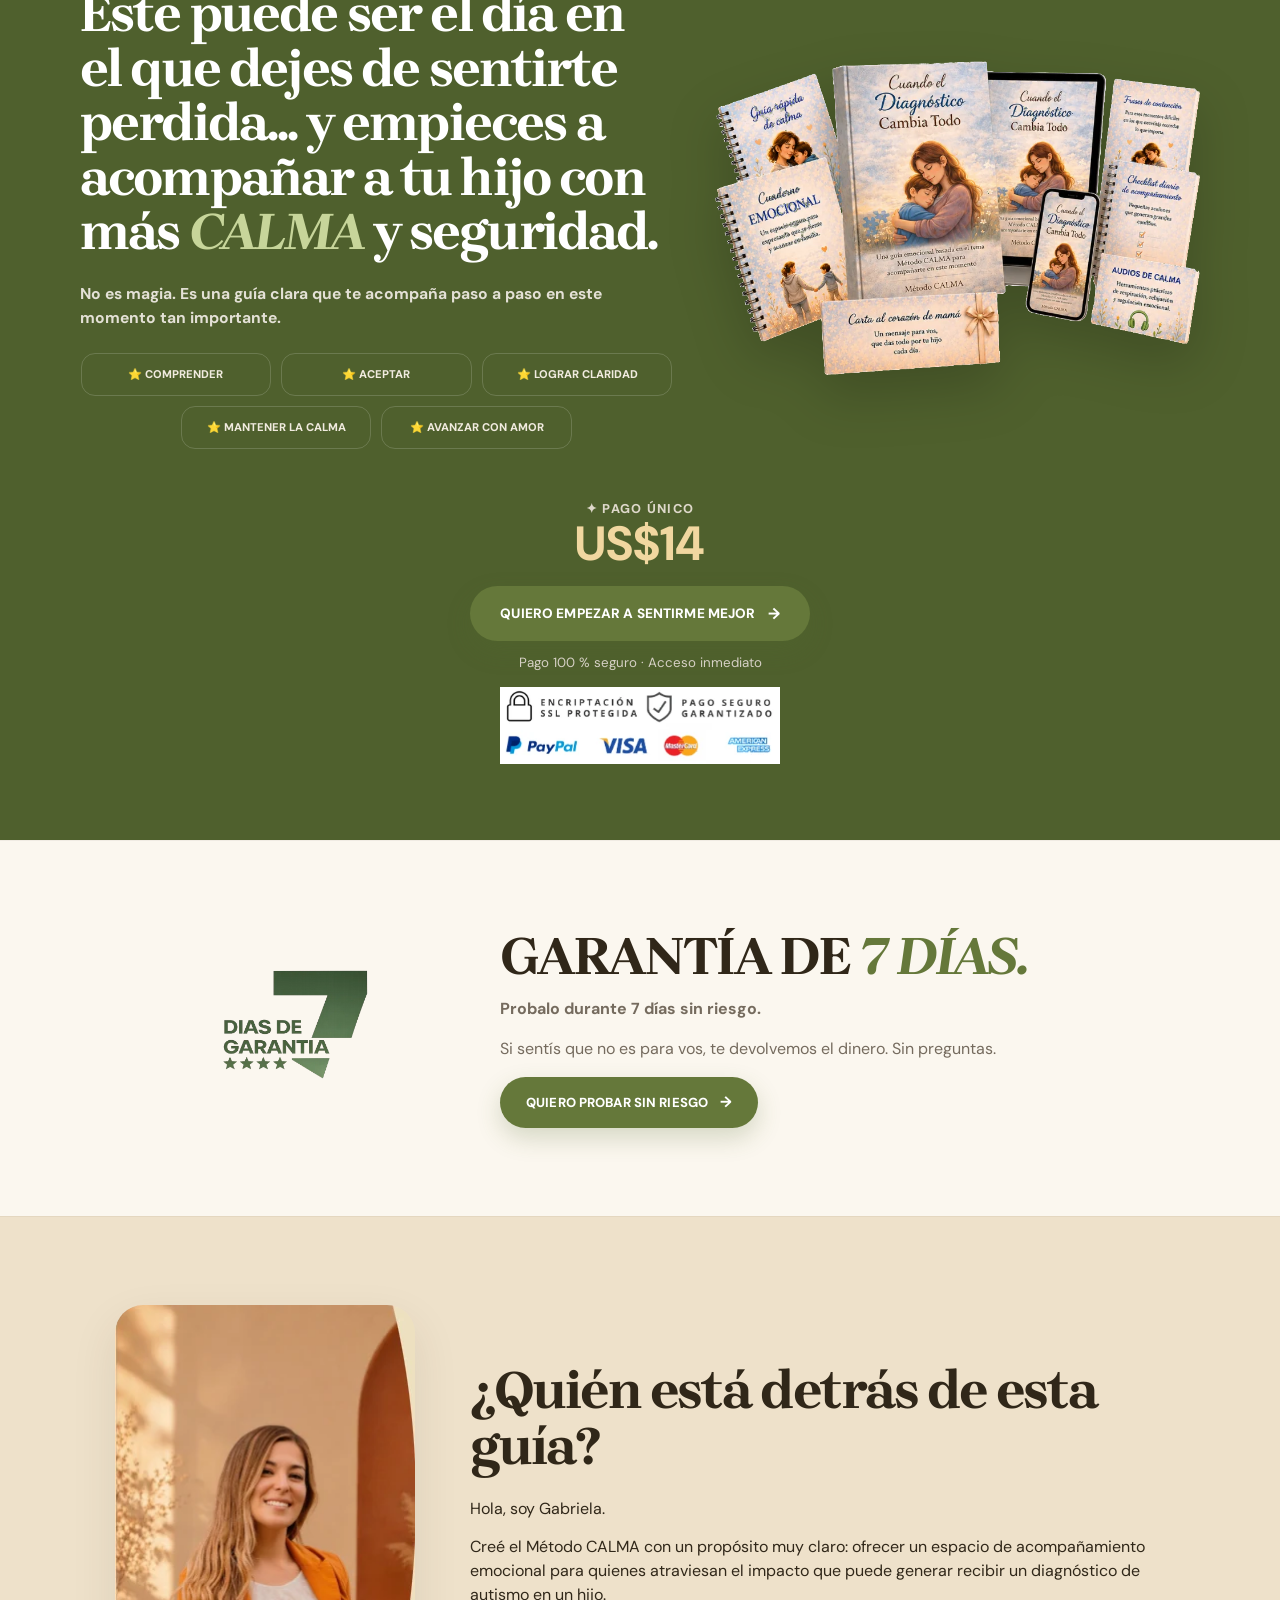
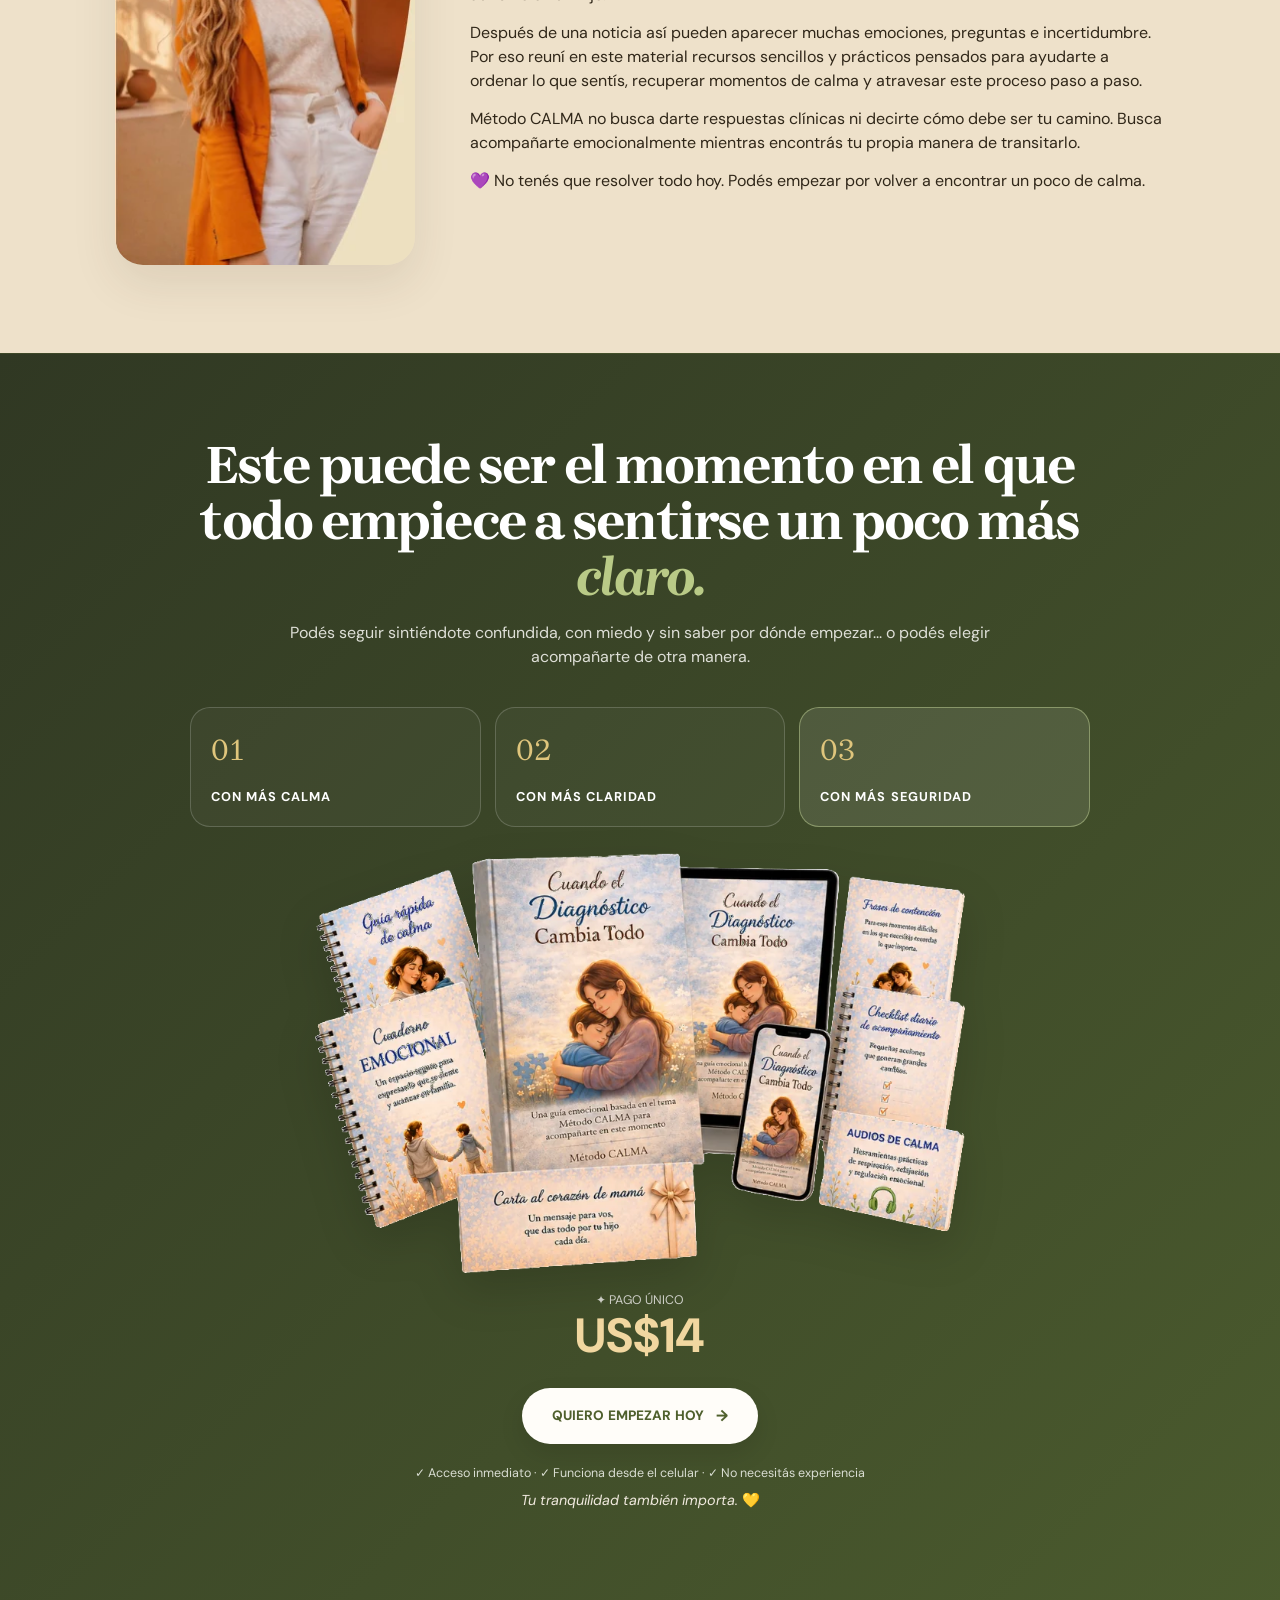
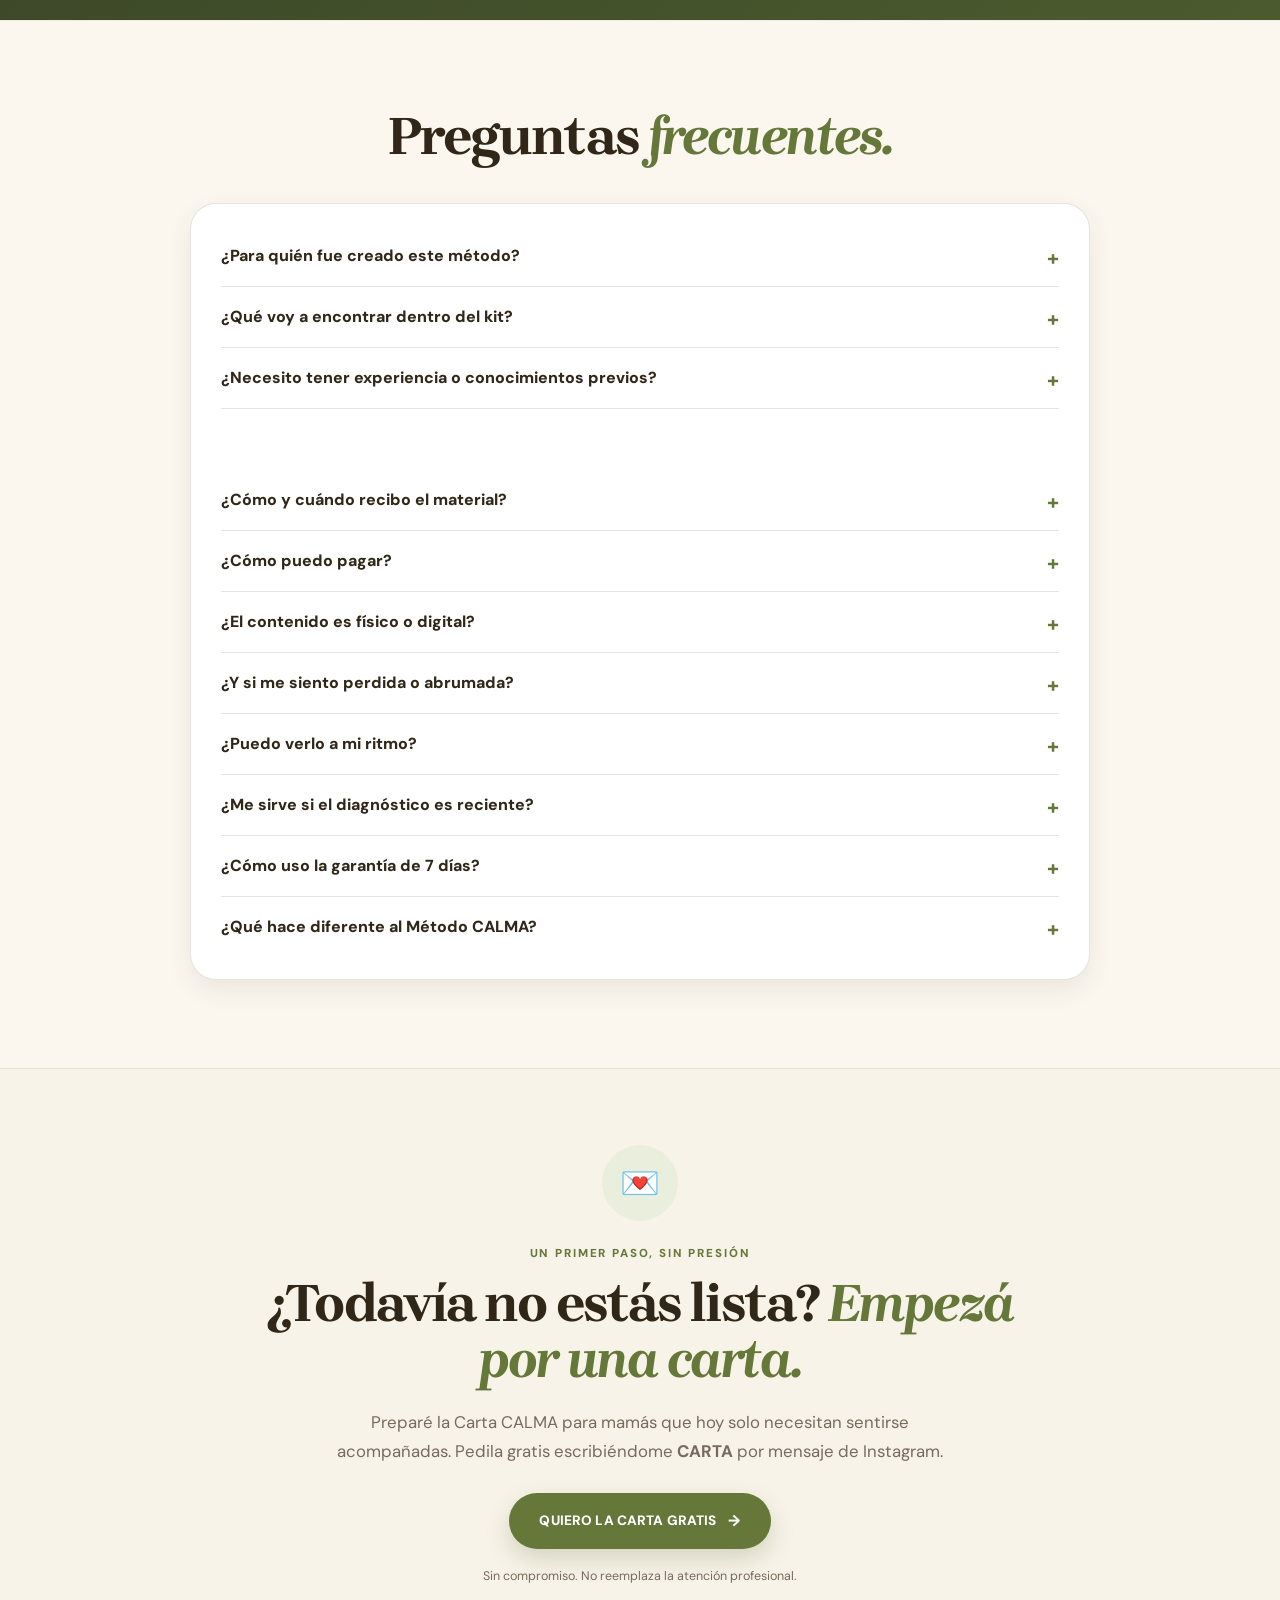
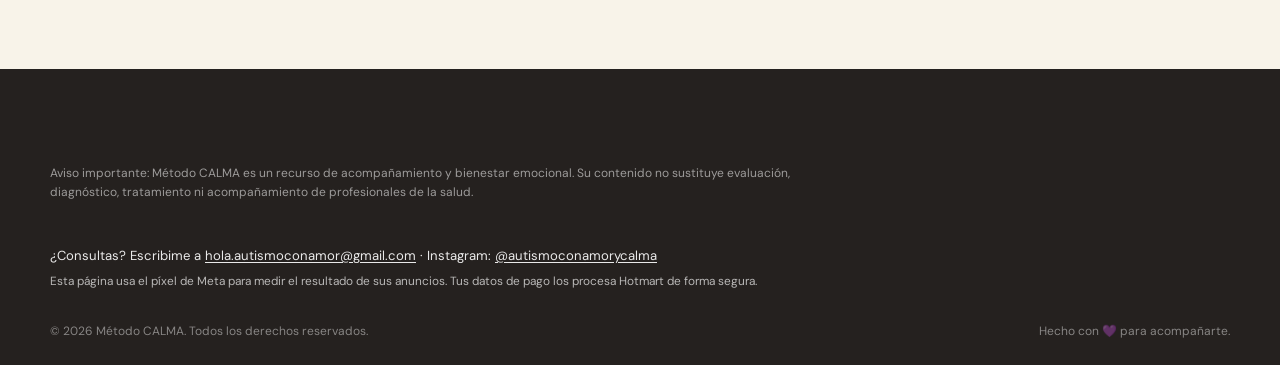
==== commit 9920e085: "Update index.html" ====
--- a/index.html
+++ b/index.html
@@ -9,13 +9,13 @@
 
 <!-- Vista previa al compartir el link (WhatsApp, Facebook, etc.) -->
 <meta property="og:type" content="website">
-<meta property="og:url" content="https://autismo-metodocalma.online/ar/">
+<meta property="og:url" content="https://autismo-metodocalma.online/">
 <meta property="og:title" content="Cuando recibís el diagnóstico... sentís que todo cambia">
 <meta property="og:description" content="Una guía emocional para mamás: para ordenar lo que sentís y atravesar este proceso paso a paso, con más calma.">
-<meta property="og:image" content="https://autismo-metodocalma.online/ar/assets/images/og-image.jpg">
+<meta property="og:image" content="https://autismo-metodocalma.online/assets/images/og-image.jpg">
 <meta property="og:image:width" content="1200">
 <meta property="og:image:height" content="630">
-<meta property="og:locale" content="es_AR">
+<meta property="og:locale" content="es_LA">
 
 <!-- Ícono de la pestaña -->
 <link rel="icon" type="image/png" sizes="16x16" href="assets/images/favicon-16.png">
@@ -68,11 +68,11 @@
     <div class="announcement-track">
         <div class="announcement-group">
             <span>ACCESO INMEDIATO · GARANTÍA DE 7 DÍAS</span>
-            <span>PAGÁS CON CRÉDITO, DÉBITO O MERCADO PAGO</span>
+            <span>PAGO ÚNICO Y 100 % SEGURO</span>
         </div>
         <div class="announcement-group" aria-hidden="true">
             <span>ACCESO INMEDIATO · GARANTÍA DE 7 DÍAS</span>
-            <span>PAGÁS CON CRÉDITO, DÉBITO O MERCADO PAGO</span>
+            <span>PAGO ÚNICO Y 100 % SEGURO</span>
         </div>
     </div>
 </div>
@@ -86,7 +86,7 @@
     <div class="header-actions">
       <a class="header-market" href="#panel-01-portada">Método CALMA</a>
 
-      <a class="btn btn-small" href="https://pay.hotmart.com/S105475830S?checkoutMode=10&bid=1779497014909" data-checkout>
+      <a class="btn btn-small" href="https://pay.hotmart.com/S105475830S?off=wt5j5h1j&amp;checkoutMode=10" data-checkout>
   QUIERO EMPEZAR
 </a>
     </div>
@@ -94,7 +94,7 @@
 </header>
 
 <main>
-    
+
 <section id="panel-01-portada" class="panel hero-panel" data-panel="01" aria-label="Portada y video">
   <div class="hero-glow hero-glow-one"></div>
   <div class="hero-glow hero-glow-two"></div>
@@ -146,10 +146,10 @@
           </div>
         </div>
 
-        <a class="btn btn-xl hero-main-cta" href="https://pay.hotmart.com/S105475830S?checkoutMode=10&bid=1779497014909" data-checkout>
+        <a class="btn btn-xl hero-main-cta" href="https://pay.hotmart.com/S105475830S?off=wt5j5h1j&amp;checkoutMode=10" data-checkout>
           QUIERO EMPEZAR HOY <span>→</span>
         </a>
-        <p class="hero-price-note">Pago único de <strong>$19.900</strong> · Acceso inmediato · Garantía de 7 días</p>
+        <p class="hero-price-note">Pago único de <strong>US$14</strong> · Acceso inmediato · Garantía de 7 días</p>
       </div>
         
       <div class="hero-video-column">
@@ -200,7 +200,7 @@
         <ul><li>Tener claridad sobre qué hacer</li><li>Sentirte más tranquila</li><li>Entender lo que está pasando</li><li>Acompañar a tu hijo con seguridad</li><li>Dejar de sentirte perdida</li></ul>
       </article>
     </div>
-    <a class="btn btn-dark" href="https://pay.hotmart.com/S105475830S?checkoutMode=10&bid=1779497014909" data-checkout>QUIERO DEJAR DE SENTIRME ASÍ <span>→</span></a>
+    <a class="btn btn-dark" href="https://pay.hotmart.com/S105475830S?off=wt5j5h1j&amp;checkoutMode=10" data-checkout>QUIERO DEJAR DE SENTIRME ASÍ <span>→</span></a>
   </div>
 </section>
 
@@ -222,7 +222,7 @@
         <article class="calma-card"><span>A</span><div><strong>Avanzar con amor</strong><p>Dar un paso a la vez, a tu ritmo y sin exigirte perfección.</p></div></article>
       </div>
     </div>
-    <div class="center-action"><a class="btn" href="https://pay.hotmart.com/S105475830S?checkoutMode=10&bid=1779497014909" data-checkout>QUIERO EMPEZAR CON CALMA <span>→</span></a></div>
+    <div class="center-action"><a class="btn" href="https://pay.hotmart.com/S105475830S?off=wt5j5h1j&amp;checkoutMode=10" data-checkout>QUIERO EMPEZAR CON CALMA <span>→</span></a></div>
   </div>
 </section>
 
@@ -254,7 +254,7 @@
       <article><span>02</span><h3>Ordenar lo que hoy sentís</h3><p>Te acompaño a procesar tus emociones para que dejen de desbordarte.</p></article>
       <article><span>03</span><h3>Acompañar a tu hijo desde la calma</h3><p>Recursos simples para sentirte más segura en el día a día, mientras el equipo profesional te guía en lo terapéutico.</p></article>
     </div>
-    <div class="center-action"><a class="btn btn-light" href="https://pay.hotmart.com/S105475830S?checkoutMode=10&bid=1779497014909" data-checkout>QUIERO SENTIRME MÁS SEGURA <span>→</span></a></div>
+    <div class="center-action"><a class="btn btn-light" href="https://pay.hotmart.com/S105475830S?off=wt5j5h1j&amp;checkoutMode=10" data-checkout>QUIERO SENTIRME MÁS SEGURA <span>→</span></a></div>
   </div>
 </section>
 
@@ -386,9 +386,9 @@
       </div>
       <div class="offer-product"><img src="assets/images/kit-completo.webp" width="850" height="549" loading="lazy" decoding="async" alt="Kit completo Método CALMA"></div>
       <div class="price-box">
-        <p class="launch-price-label"> ✦ PAGO ÚNICO </p> <div class="today-price"> <strong>$19.900 ARS</strong> </div>
-        <a class="btn btn-xl" href="https://pay.hotmart.com/S105475830S?checkoutMode=10&bid=1779497014909" data-checkout>QUIERO EMPEZAR A SENTIRME MEJOR <span>→</span></a>
-        <small>Pago 100 % seguro con tarjeta de crédito, débito o Mercado Pago · Acceso inmediato</small>
+        <p class="launch-price-label"> ✦ PAGO ÚNICO </p> <div class="today-price"> <strong>US$14</strong> </div>
+        <a class="btn btn-xl" href="https://pay.hotmart.com/S105475830S?off=wt5j5h1j&amp;checkoutMode=10" data-checkout>QUIERO EMPEZAR A SENTIRME MEJOR <span>→</span></a>
+        <small>Pago 100 % seguro · Acceso inmediato</small>
         <img class="payment" src="assets/images/pago-seguro.webp" width="397" height="109" loading="lazy" decoding="async" alt="Pago seguro">
       </div>
     </div>
@@ -402,7 +402,7 @@
       <h2>GARANTÍA DE <em>7 DÍAS.</em></h2>
       <p><strong>Probalo durante 7 días sin riesgo.</strong></p>
       <p>Si sentís que no es para vos, te devolvemos el dinero. Sin preguntas.</p>
-      <a class="btn" href="https://pay.hotmart.com/S105475830S?checkoutMode=10&bid=1779497014909" data-checkout>QUIERO PROBAR SIN RIESGO <span>→</span></a>
+      <a class="btn" href="https://pay.hotmart.com/S105475830S?off=wt5j5h1j&amp;checkoutMode=10" data-checkout>QUIERO PROBAR SIN RIESGO <span>→</span></a>
     </div>
   </div>
 </section>
@@ -441,11 +441,11 @@
       </p>
 
       <div class="today-price">
-       <strong>$19.900 ARS</strong>
+       <strong>US$14</strong>
       </div>
   
     </div>
-    <a class="btn btn-xl btn-light" href="https://pay.hotmart.com/S105475830S?checkoutMode=10&bid=1779497014909" data-checkout>QUIERO EMPEZAR HOY <span>→</span></a>
+    <a class="btn btn-xl btn-light" href="https://pay.hotmart.com/S105475830S?off=wt5j5h1j&amp;checkoutMode=10" data-checkout>QUIERO EMPEZAR HOY <span>→</span></a>
     <p class="final-trust-line">✓ Acceso inmediato · ✓ Funciona desde el celular · ✓ No necesitás experiencia</p>
     <p class="final-peace"><em>Tu tranquilidad también importa.</em> 💛</p>
   </div>
@@ -461,13 +461,13 @@
       <details><summary>¿Qué voy a encontrar dentro del kit?</summary><p>El ebook «Cuando el Diagnóstico Cambia Todo», el Cuaderno Emocional, la Guía rápida de calma y la Carta al corazón de mamá. Y además, de regalo: audios de calma, un checklist diario y frases de contención.</p></details>
       <details><summary>¿Necesito tener experiencia o conocimientos previos?</summary><p>No. Todo está explicado de manera simple, cálida y fácil de aplicar.</p></details>
       <details><summary>¿Este contenido reemplaza la terapia profesional?</summary><p>No. Es un complemento de apoyo emocional y acompañamiento para transitar el proceso con más calma.</p></details>
-      <details><summary>¿Cómo y cuándo recibo el material?</summary><p>Apenas se confirma el pago te llega un mail con el acceso a todo el material, al correo que pongas al comprar. Si no lo ves, revisá la carpeta de spam o promociones, o escribime a <a href="mailto:hola.autismoconamor@gmail.com">hola.autismoconamor@gmail.com</a>.</p></details>
-      <details><summary>¿Cómo puedo pagar?</summary><p>Con tarjeta de crédito o débito, o con Mercado Pago. Es un pago único de $19.900.</p></details>
+      <details><summary>¿Cómo y cuándo recibo el material?</summary><p>Apenas se confirma el pago, Hotmart te envía un mail con el acceso a todo el material, al correo que pongas al comprar. Si no lo ves, revisá la carpeta de spam o promociones, o escribime a <a href="mailto:hola.autismoconamor@gmail.com">hola.autismoconamor@gmail.com</a>.</p></details>
+      <details><summary>¿Cómo puedo pagar?</summary><p>El pago se hace a través de Hotmart, una plataforma segura de pagos digitales. Podés pagar con tarjeta y con los medios de pago disponibles en tu país. Es un pago único de US$14 (Hotmart te muestra el valor en tu moneda antes de pagar).</p></details>
       <details><summary>¿El contenido es físico o digital?</summary><p>Es un producto 100 % digital para que puedas acceder desde cualquier lugar.</p></details>
       <details><summary>¿Y si me siento perdida o abrumada?</summary><p>Este método fue pensado justamente para esos momentos. No estás sola en este proceso.</p></details>
       <details><summary>¿Puedo verlo a mi ritmo?</summary><p>Sí. Podés acceder al contenido cuando quieras y avanzar a tu ritmo.</p></details>
       <details><summary>¿Me sirve si el diagnóstico es reciente?</summary><p>Sí. Está pensado especialmente para mamás que recibieron hace poco el diagnóstico de autismo de su hijo y se sienten desbordadas. También te acompaña si ya pasaron algunos meses y todavía te cuesta encontrar calma.</p></details>
-      <details><summary>¿Cómo uso la garantía de 7 días?</summary><p>Si dentro de los 7 días posteriores a tu compra sentís que no es para vos, escribime a <a href="mailto:hola.autismoconamor@gmail.com">hola.autismoconamor@gmail.com</a> con el mail con el que compraste y te devuelvo el dinero.</p></details>
+      <details><summary>¿Cómo uso la garantía de 7 días?</summary><p>Si dentro de los 7 días posteriores a tu compra sentís que no es para vos, podés pedir el reembolso directamente desde Hotmart (con el mail de tu compra), o escribirme a <a href="mailto:hola.autismoconamor@gmail.com">hola.autismoconamor@gmail.com</a> y te ayudo.</p></details>
       <details><summary>¿Qué hace diferente al Método CALMA?</summary><p>Su enfoque humano, emocional y real. No busca exigirte más, sino ayudarte a sentirte acompañada y comprendida.</p></details>
     </div>
   </div>
@@ -521,7 +521,7 @@
 
     <div class="footer-contact">
       <p>¿Consultas? Escribime a <a href="mailto:hola.autismoconamor@gmail.com">hola.autismoconamor@gmail.com</a> · Instagram: <a href="https://instagram.com/autismoconamorycalma" target="_blank" rel="noopener">@autismoconamorycalma</a></p>
-      <p class="footer-privacy">Esta página usa el píxel de Meta para medir el resultado de sus anuncios. Tus datos de pago los procesa Impultienda / Mercado Pago de forma segura.</p>
+      <p class="footer-privacy">Esta página usa el píxel de Meta para medir el resultado de sus anuncios. Tus datos de pago los procesa Hotmart de forma segura.</p>
     </div>
 
     <div class="footer-bottom">
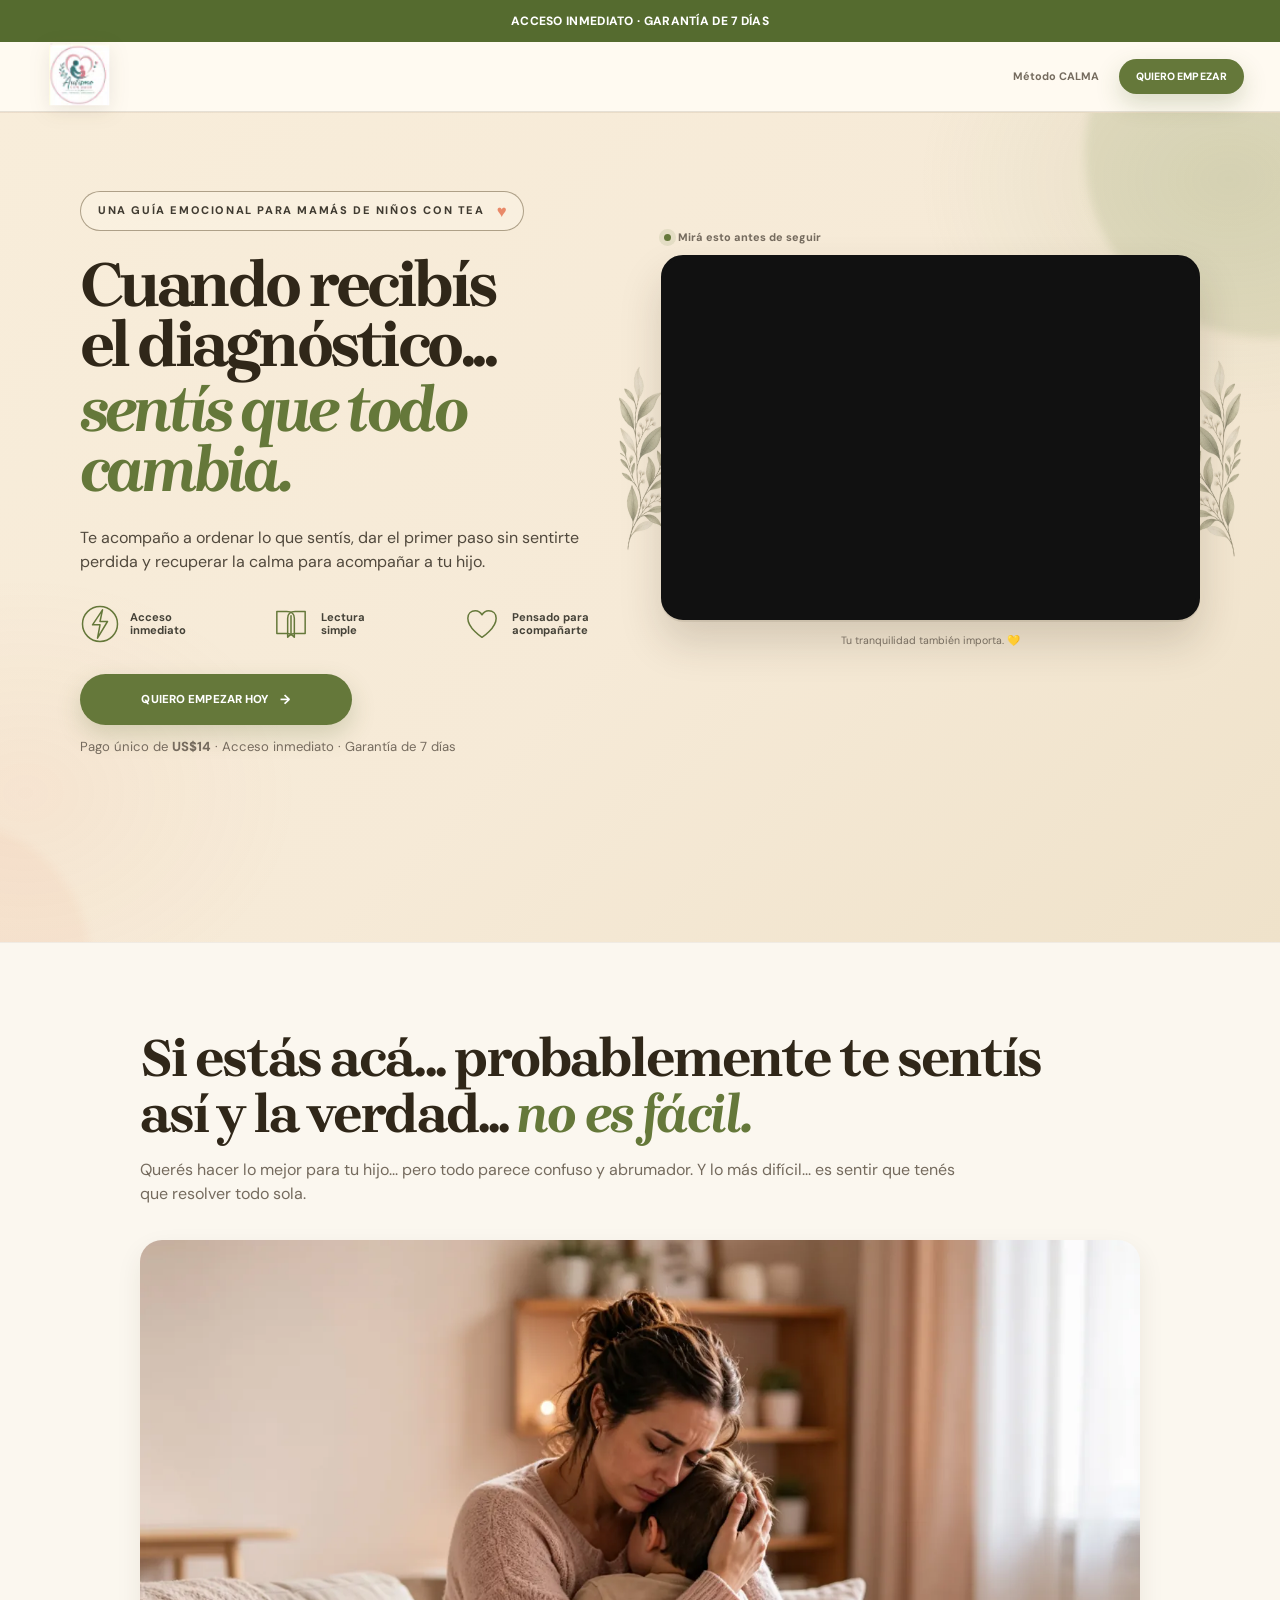
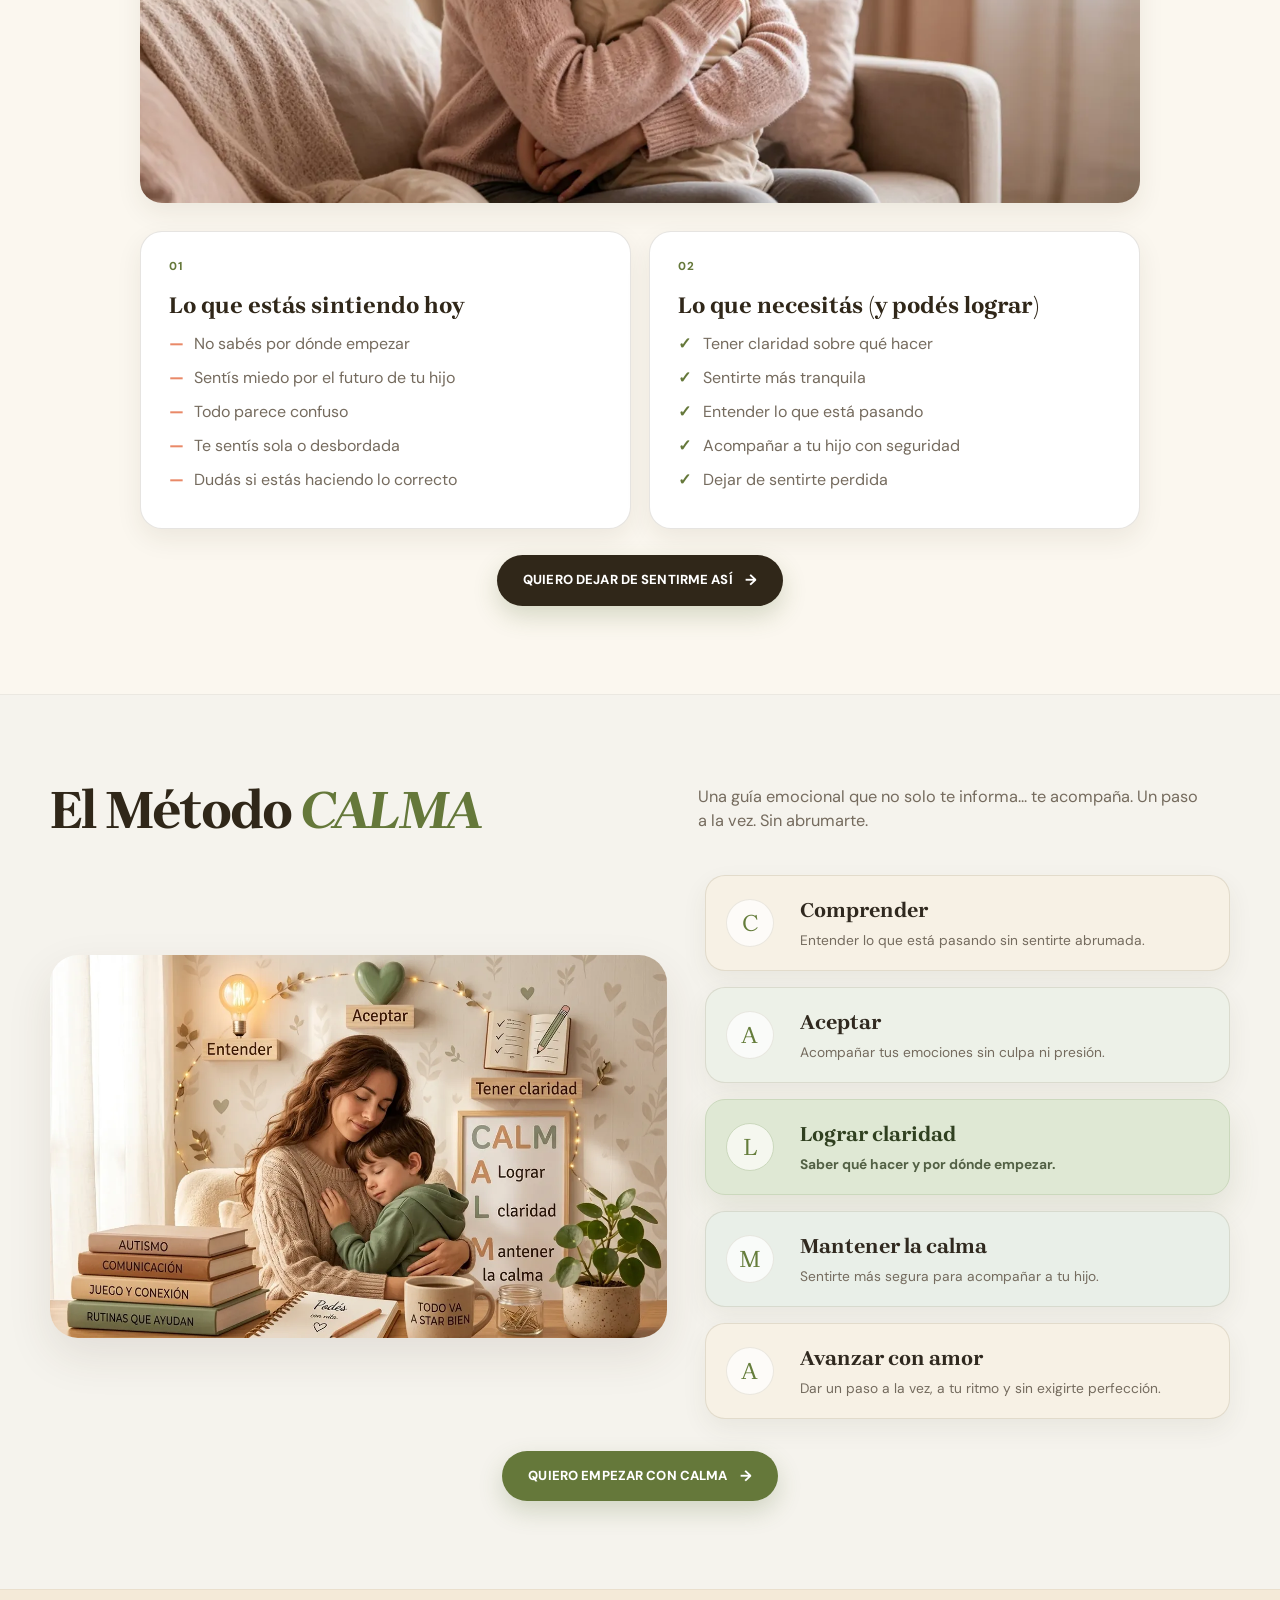
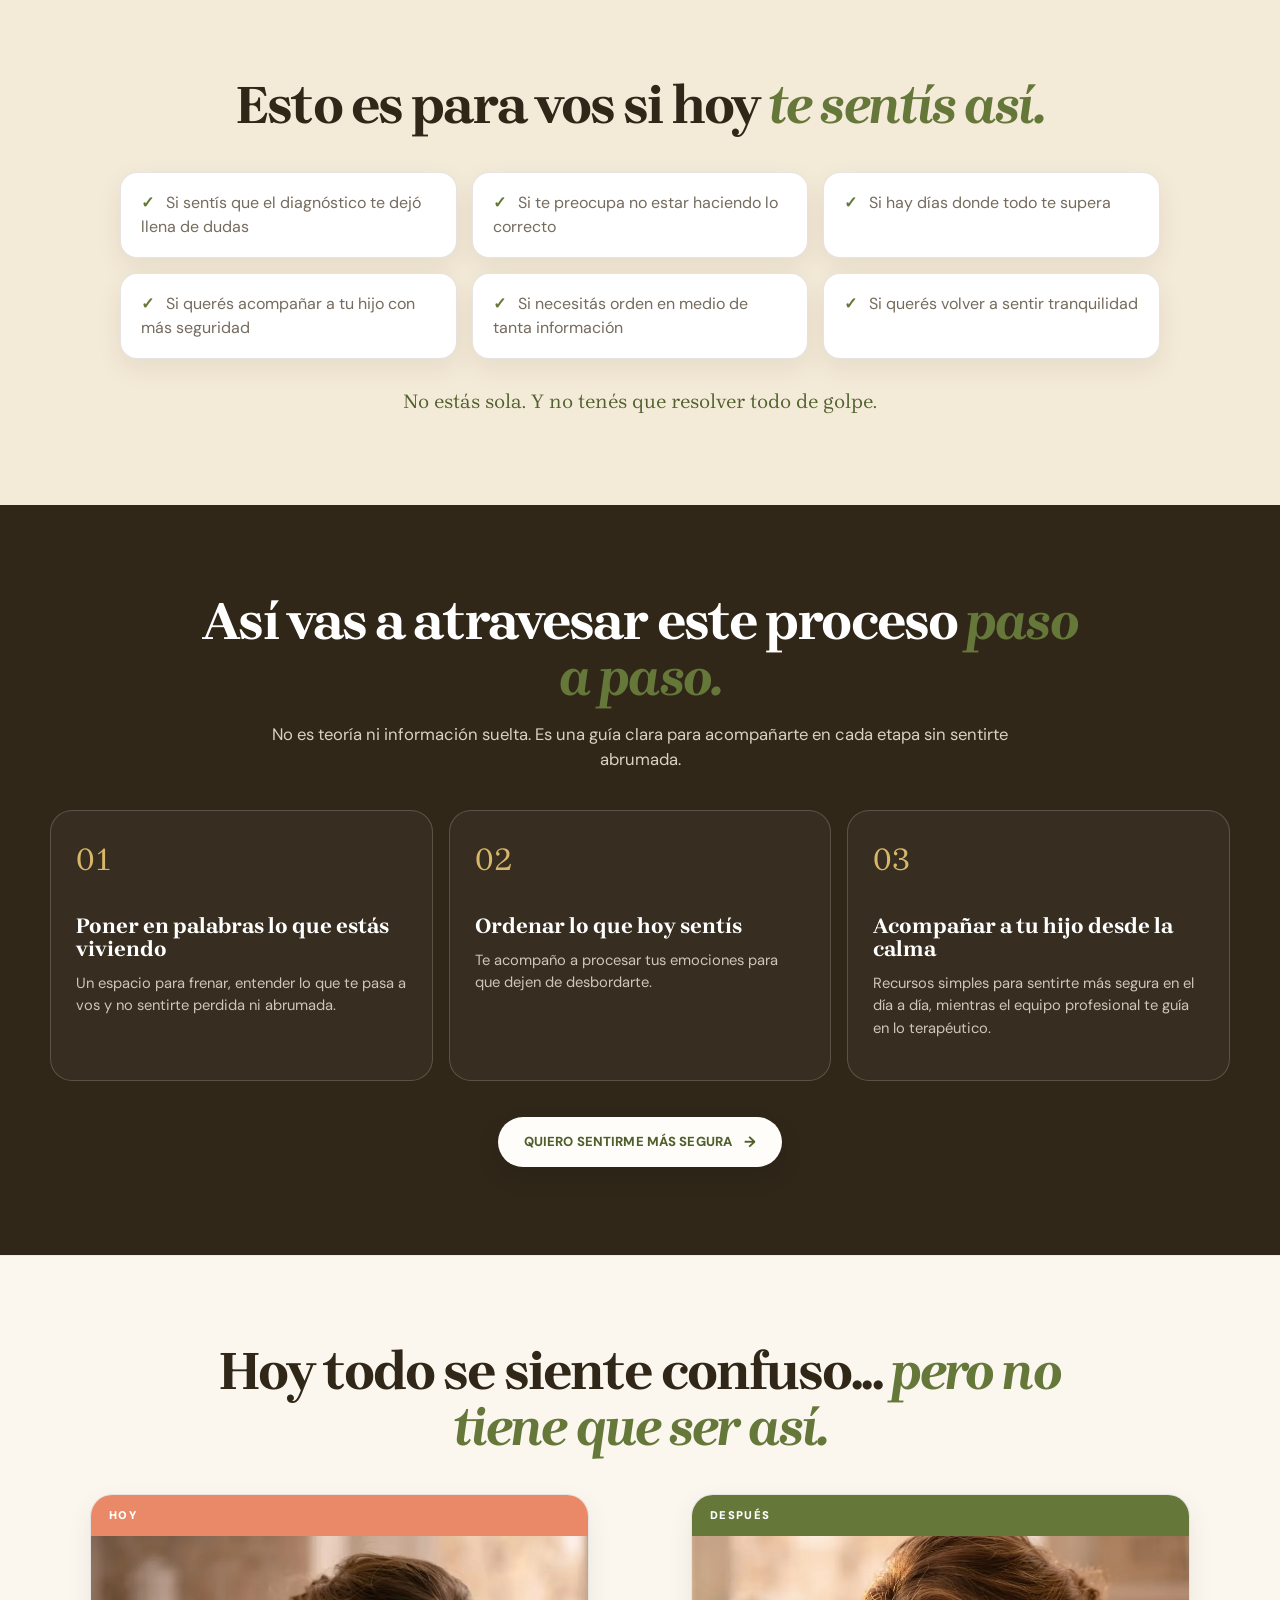
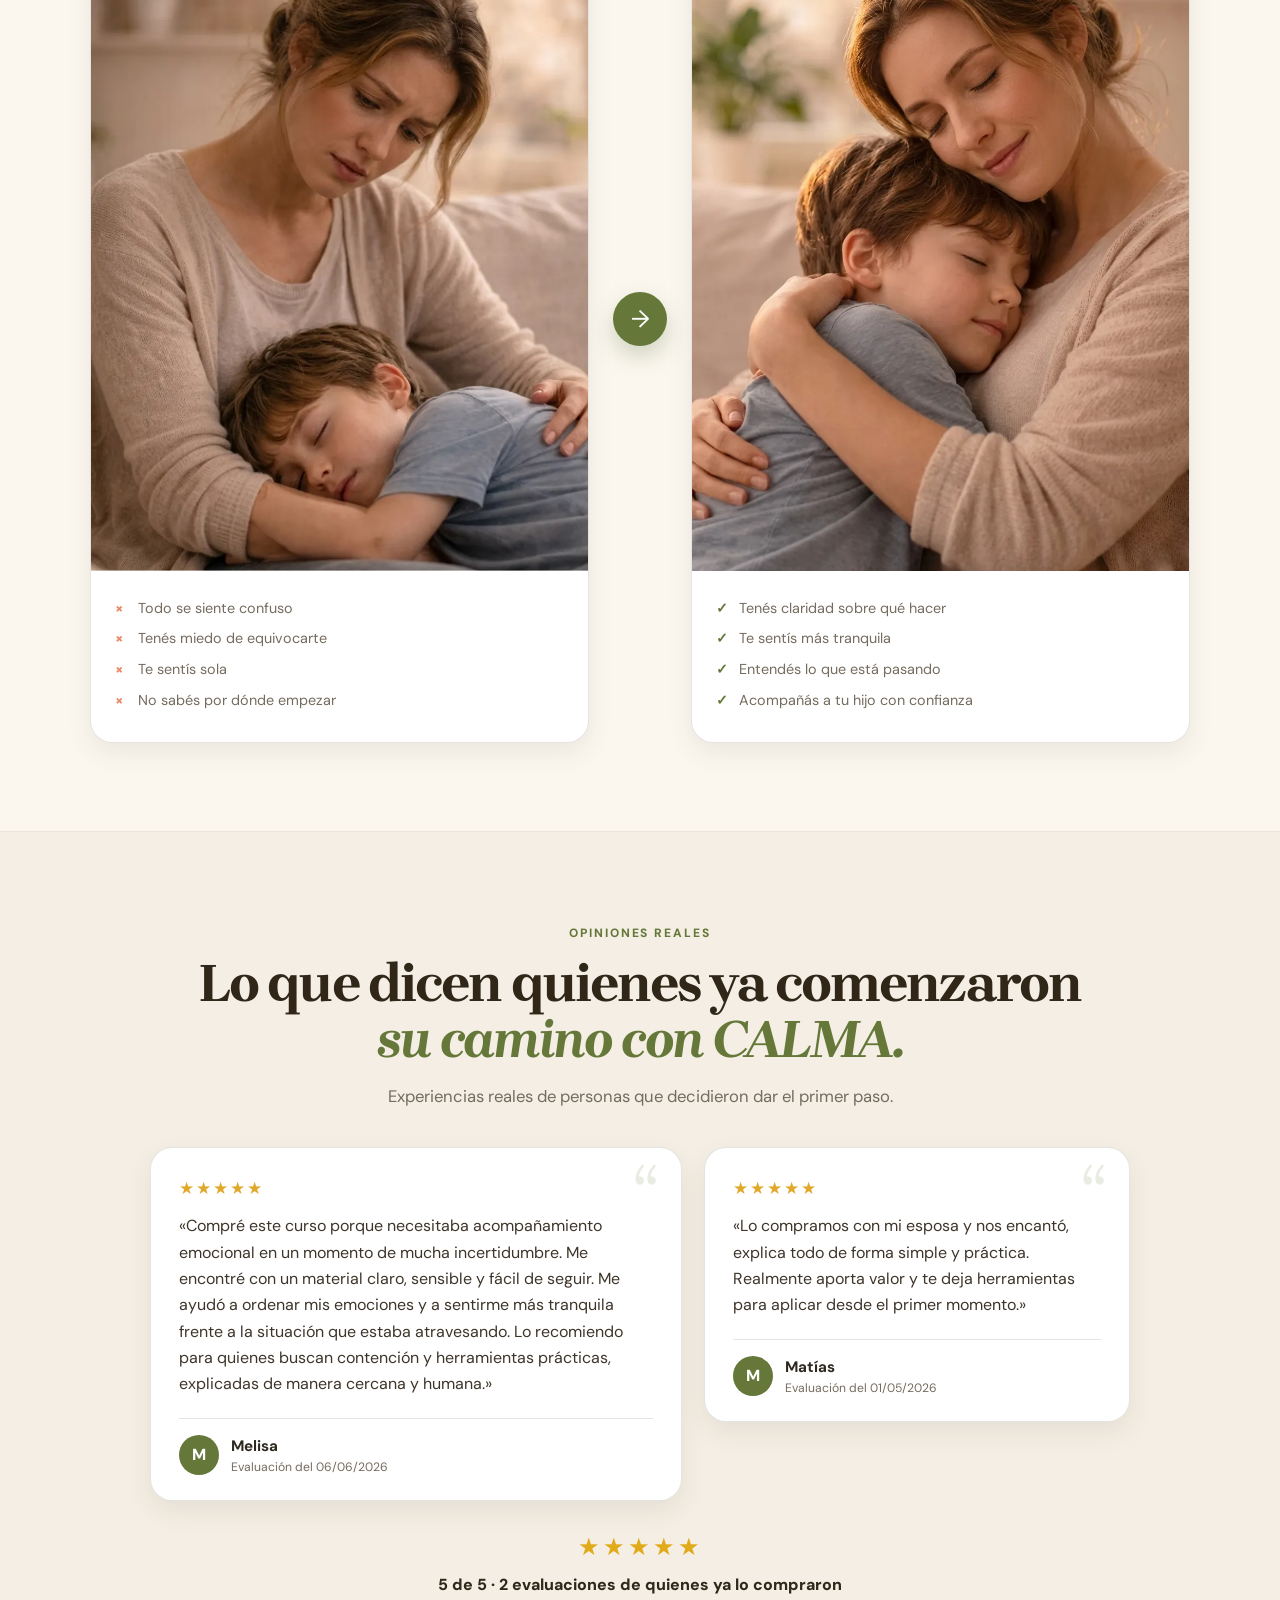
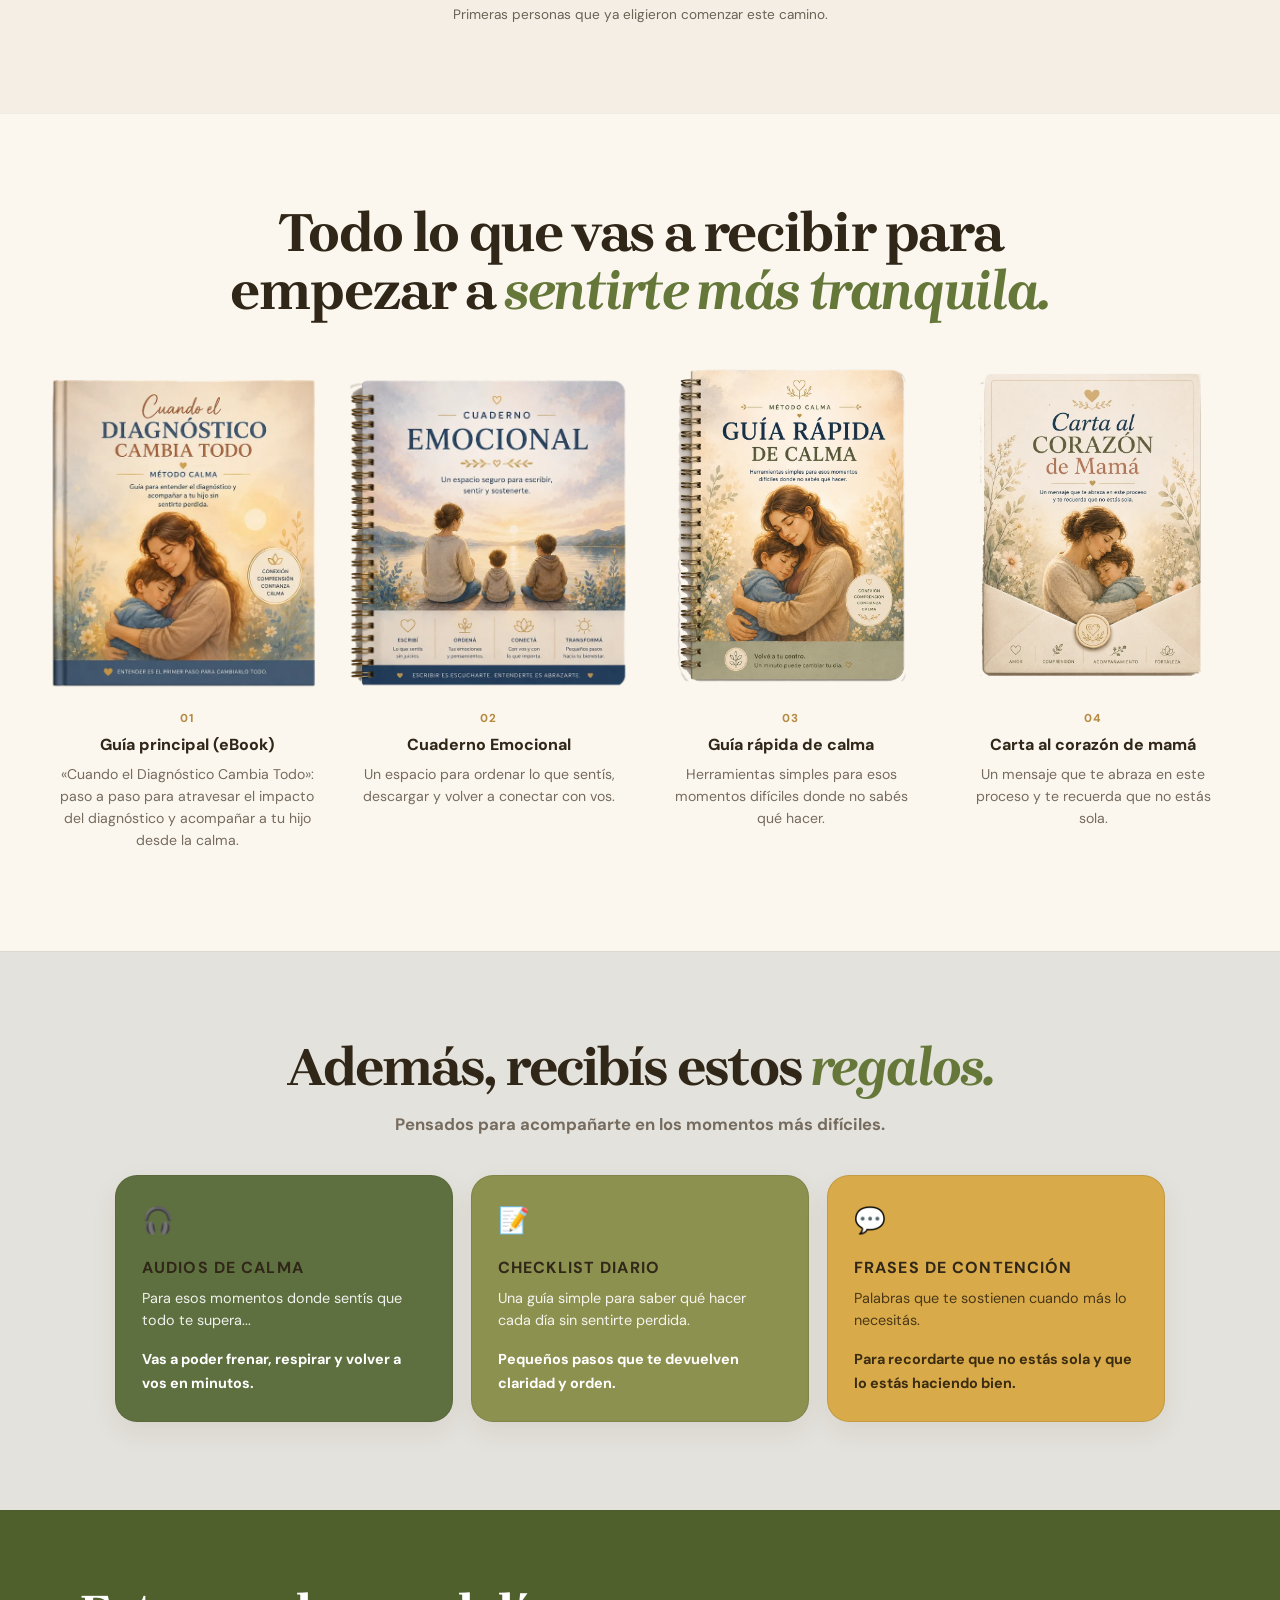
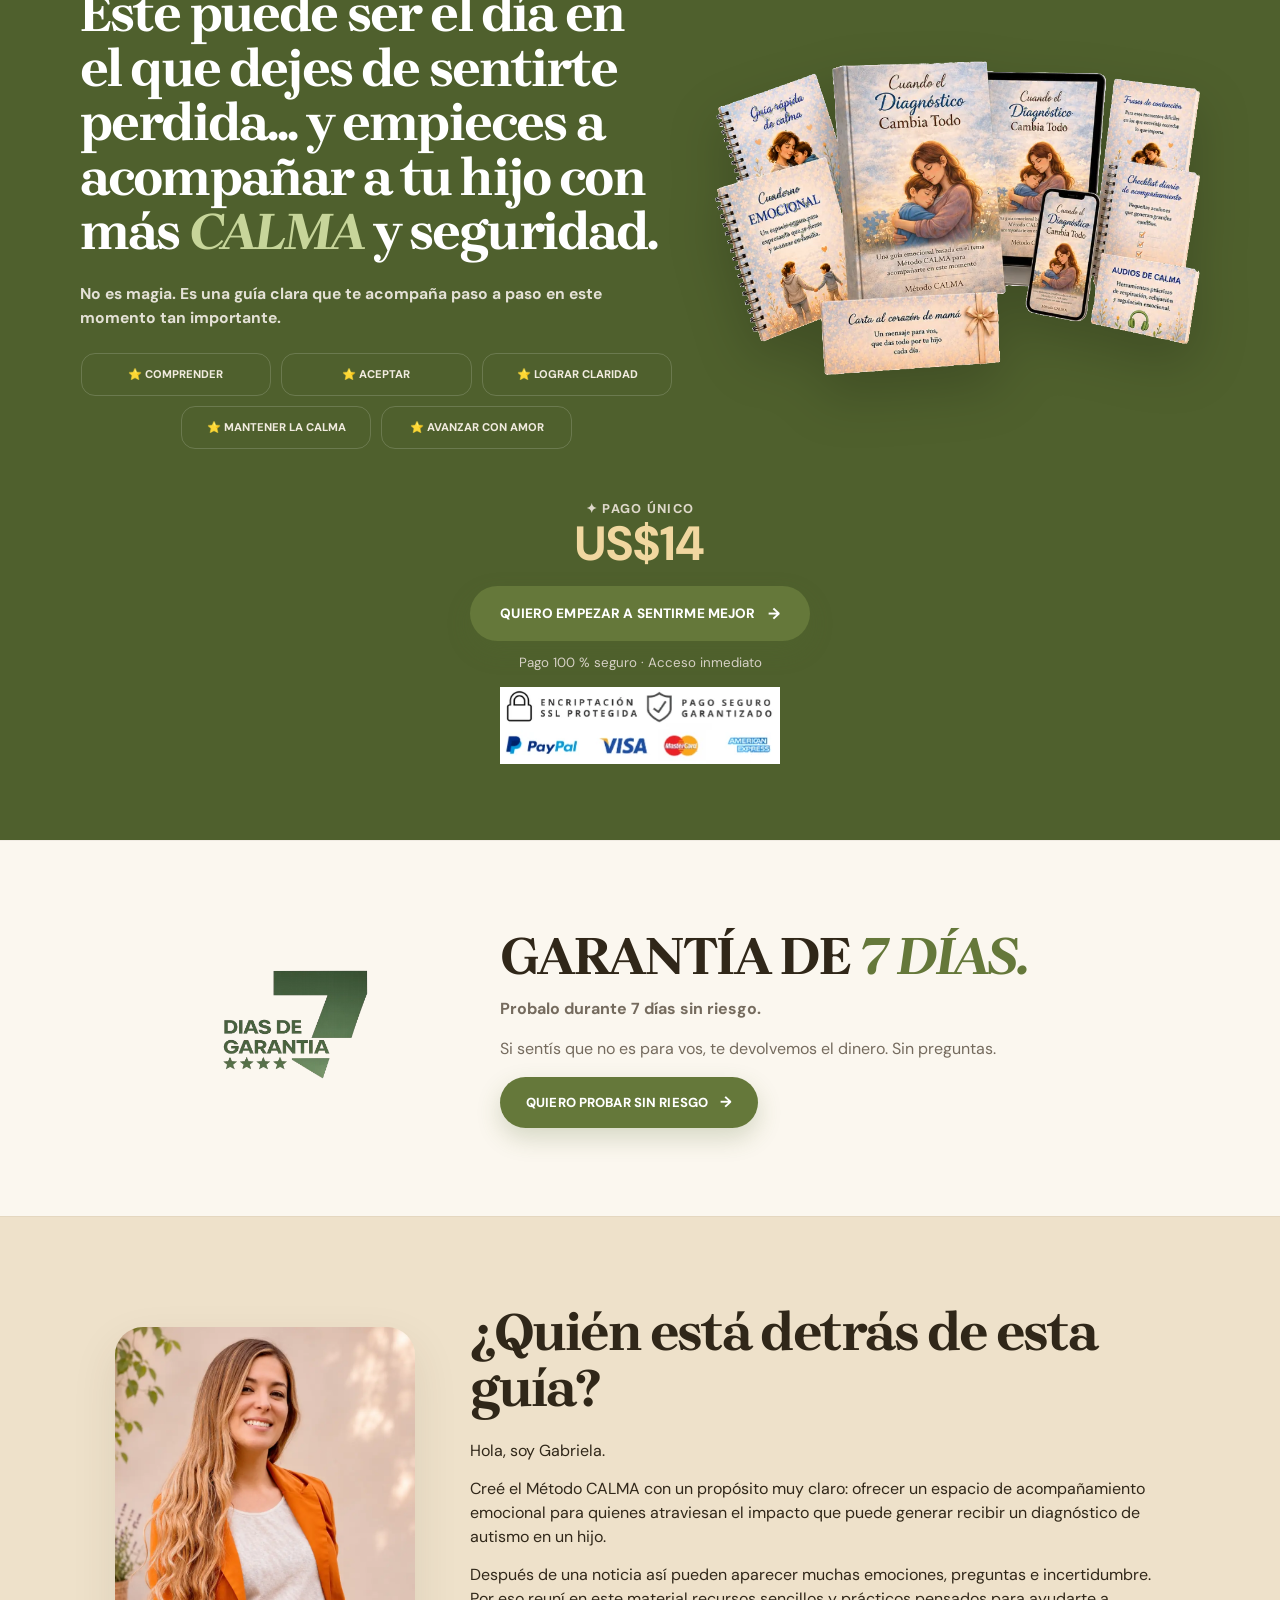
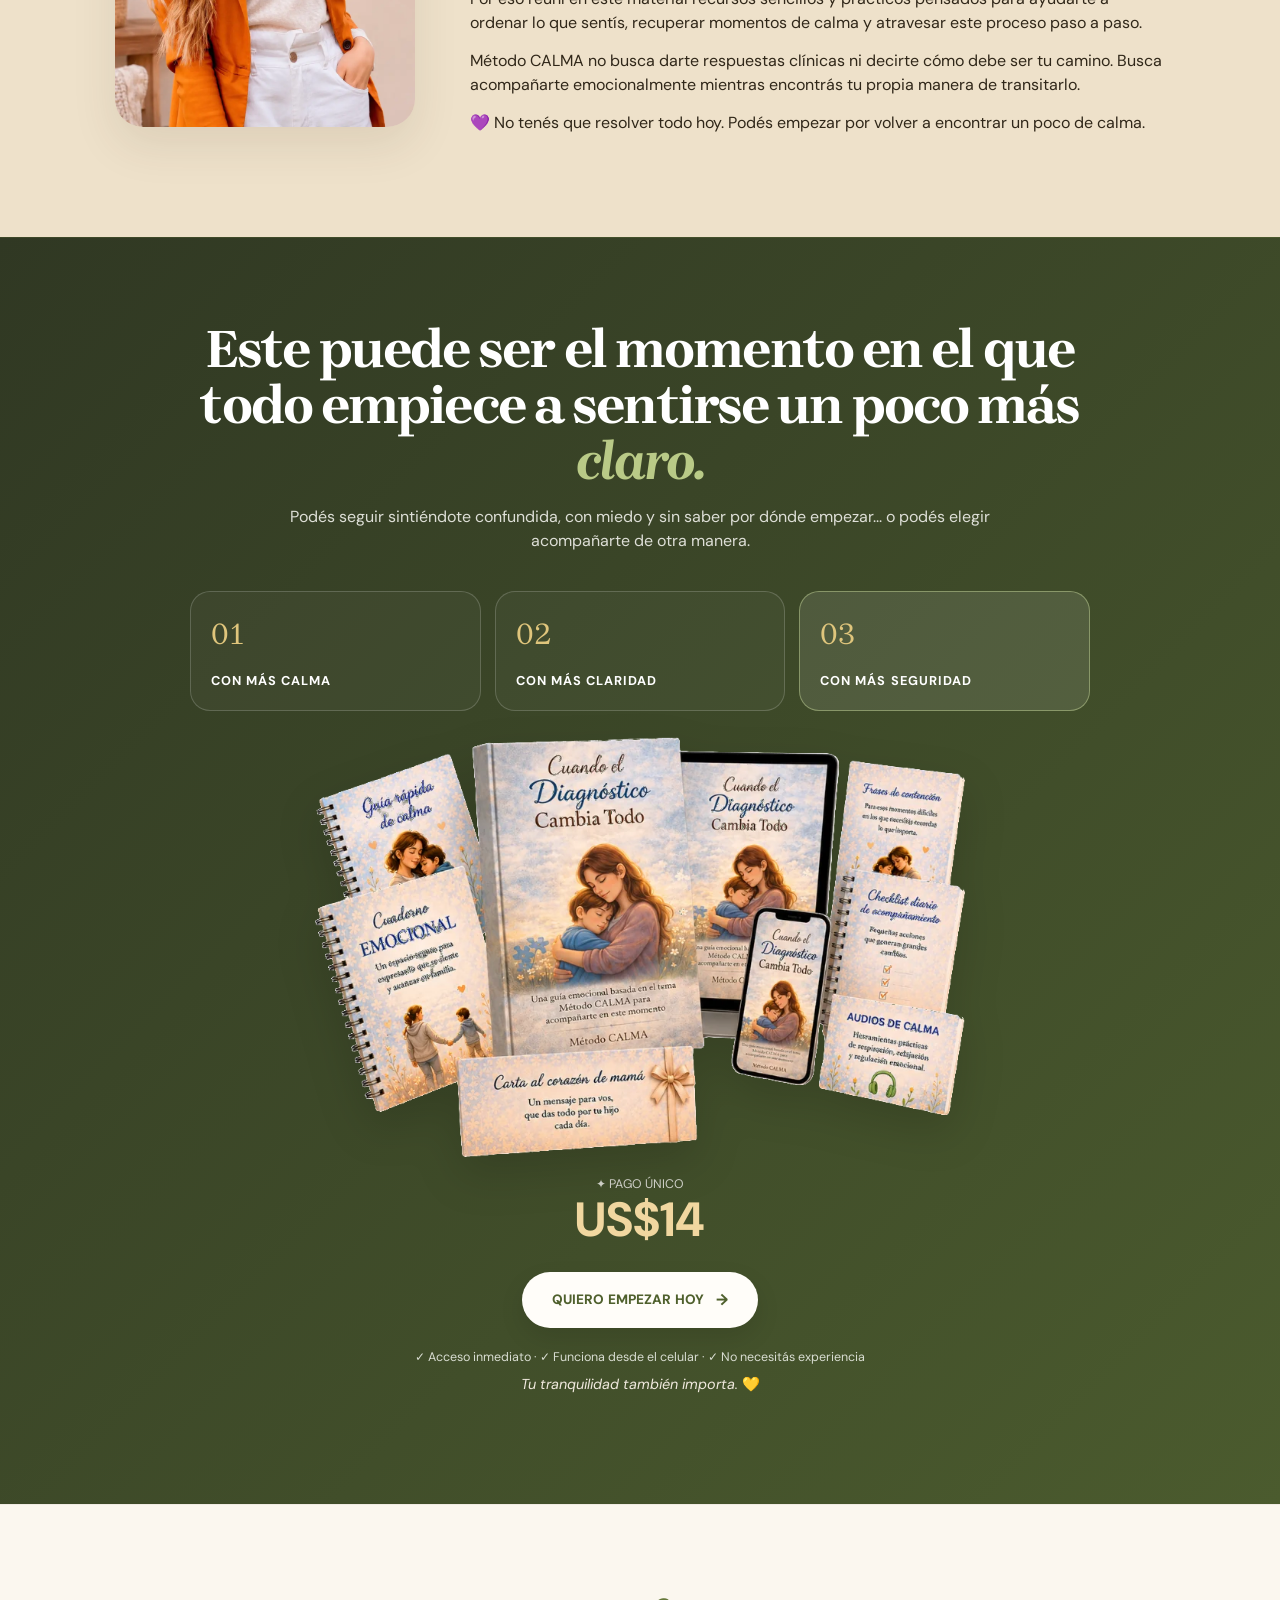
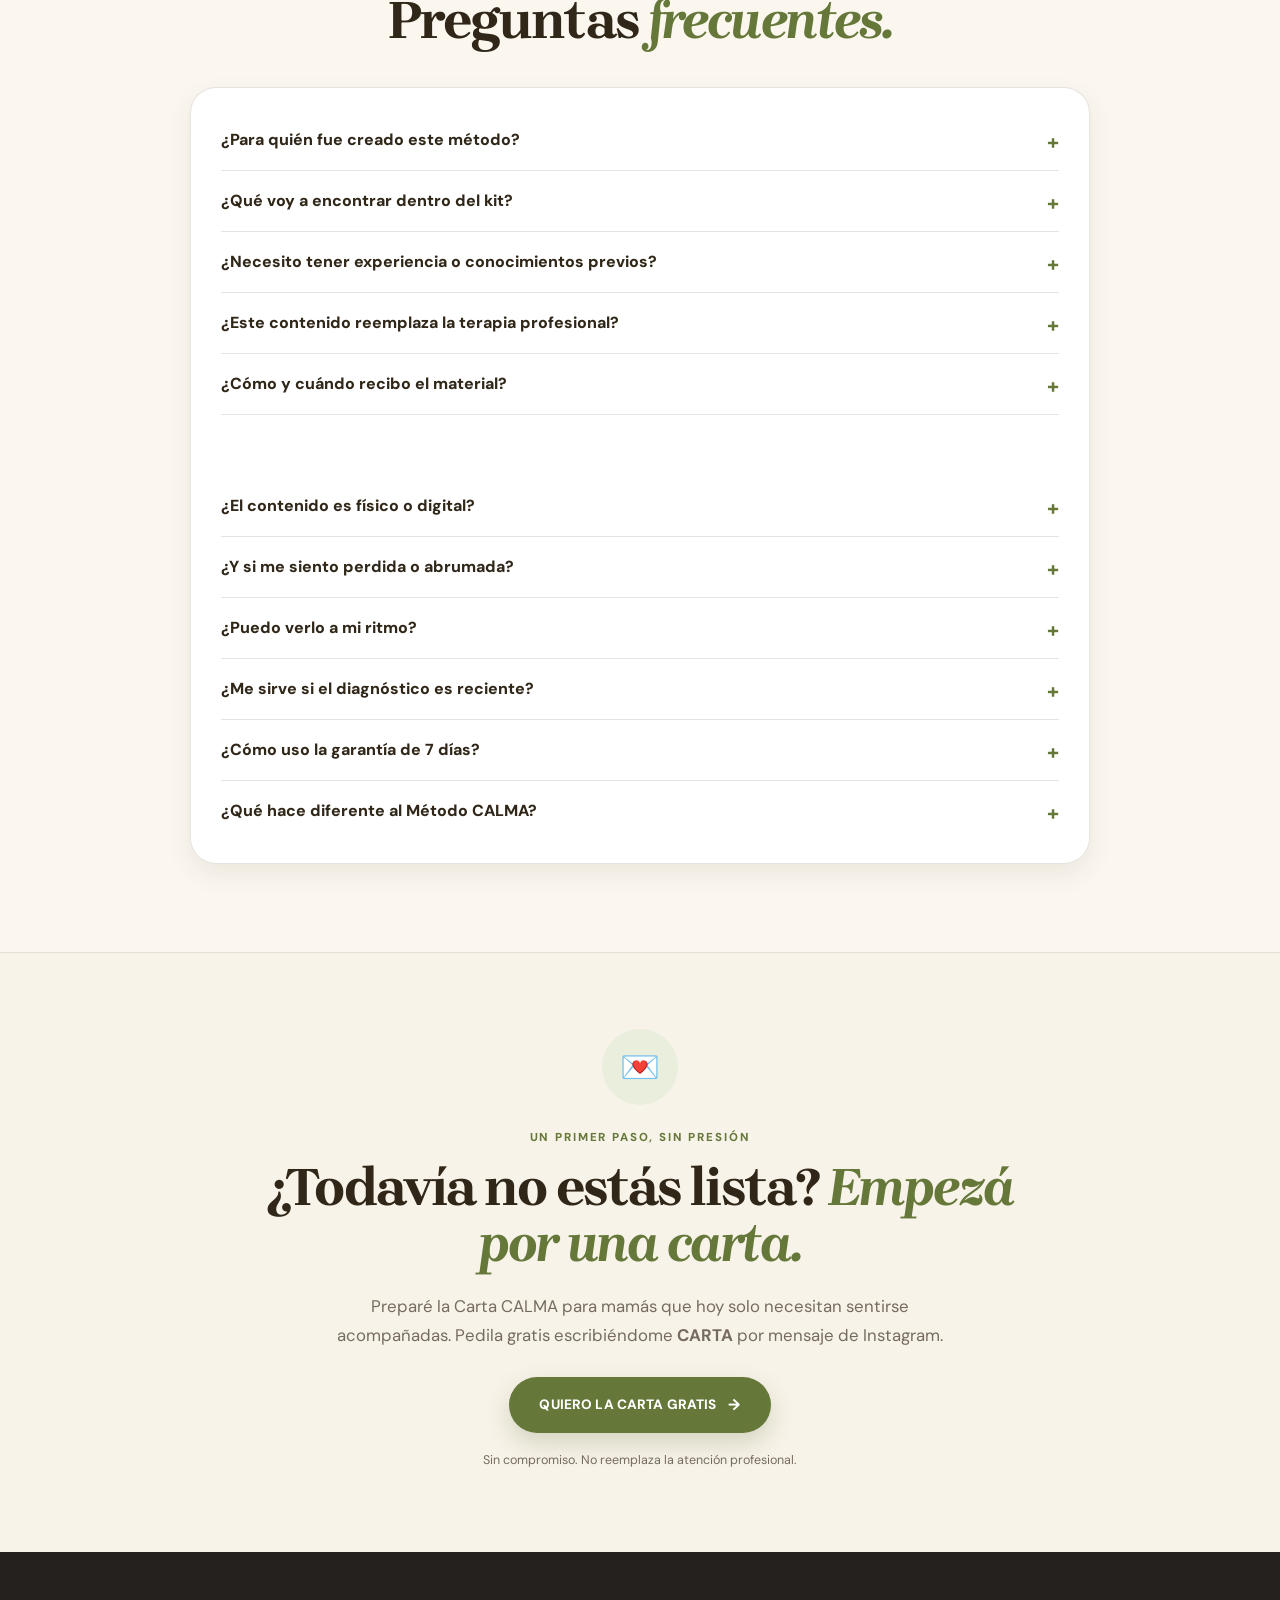
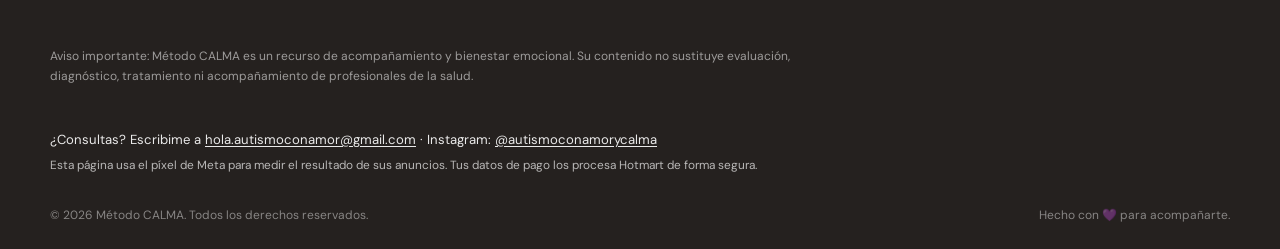
==== commit 9192e14a: "Add files via upload" ====
--- a/index.html
+++ b/index.html
@@ -532,6 +532,77 @@
   </div>
 </footer>
 
+<!-- MEJORAS MOBILE: frase de portada + botón fijo abajo -->
+<style>
+@media (max-width:768px){
+  #panel-01-portada .hero-lead{
+    display:block !important;
+    order:2;
+    max-width:34ch;
+    margin:-4px auto 18px;
+    text-align:center;
+    font-size:.98rem;
+    line-height:1.5;
+    color:#51493d;
+  }
+  .sticky-cta{
+    position:fixed;left:0;right:0;bottom:0;z-index:900;
+    display:flex;align-items:center;gap:12px;
+    padding:10px 14px calc(10px + env(safe-area-inset-bottom));
+    background:rgba(251,247,239,.97);
+    border-top:1px solid var(--line);
+    box-shadow:0 -8px 24px rgba(65,50,27,.12);
+    transform:translateY(110%);
+    transition:transform .3s ease;
+  }
+  .sticky-cta.is-on{transform:translateY(0)}
+  .sticky-cta__price{font-weight:800;color:var(--brown);font-size:1.02rem;line-height:1.15;white-space:nowrap}
+  .sticky-cta__price small{display:block;font-weight:500;font-size:.68rem;color:var(--muted)}
+  .sticky-cta .btn{flex:1;margin:0;padding:13px 14px;font-size:.8rem;box-shadow:none}
+  body{padding-bottom:78px}
+}
+@media (min-width:769px){.sticky-cta{display:none}}
+</style>
+
+<div class="sticky-cta" id="sticky-cta" aria-hidden="true">
+  <div class="sticky-cta__price">US$14<small>Pago único · Garantía 7 días</small></div>
+  <a class="btn" href="https://pay.hotmart.com/S105475830S?off=wt5j5h1j&amp;checkoutMode=10" data-checkout tabindex="-1">QUIERO EMPEZAR <span>→</span></a>
+</div>
+
+<script>
+/* Botón fijo: aparece cuando ya pasaste el primer botón de compra
+   y se esconde cuando hay otro botón de compra a la vista. */
+(function(){
+  var bar=document.getElementById('sticky-cta');
+  var hero=document.querySelector('.hero-main-cta');
+  if(!bar||!hero||!('IntersectionObserver' in window)) return;
+  var visibles=new Set(), pasoHero=false;
+  function update(){
+    var on=pasoHero && visibles.size===0;
+    bar.classList.toggle('is-on',on);
+    bar.setAttribute('aria-hidden',on?'false':'true');
+    bar.querySelector('a').tabIndex=on?0:-1;
+  }
+  var pendiente=false;
+  function revisarHero(){
+    pendiente=false;
+    pasoHero=hero.getBoundingClientRect().bottom<0;
+    update();
+  }
+  window.addEventListener('scroll',function(){
+    if(!pendiente){ pendiente=true; requestAnimationFrame(revisarHero); }
+  },{passive:true});
+  revisarHero();
+  var io=new IntersectionObserver(function(es){
+    es.forEach(function(e){ e.isIntersecting?visibles.add(e.target):visibles.delete(e.target); });
+    update();
+  });
+  document.querySelectorAll('main a.btn[data-checkout], section a.btn[data-checkout]').forEach(function(a){
+    if(!bar.contains(a)) io.observe(a);
+  });
+})();
+</script>
+
 <script src="js/main.js" defer></script>
 </body>
 </html>
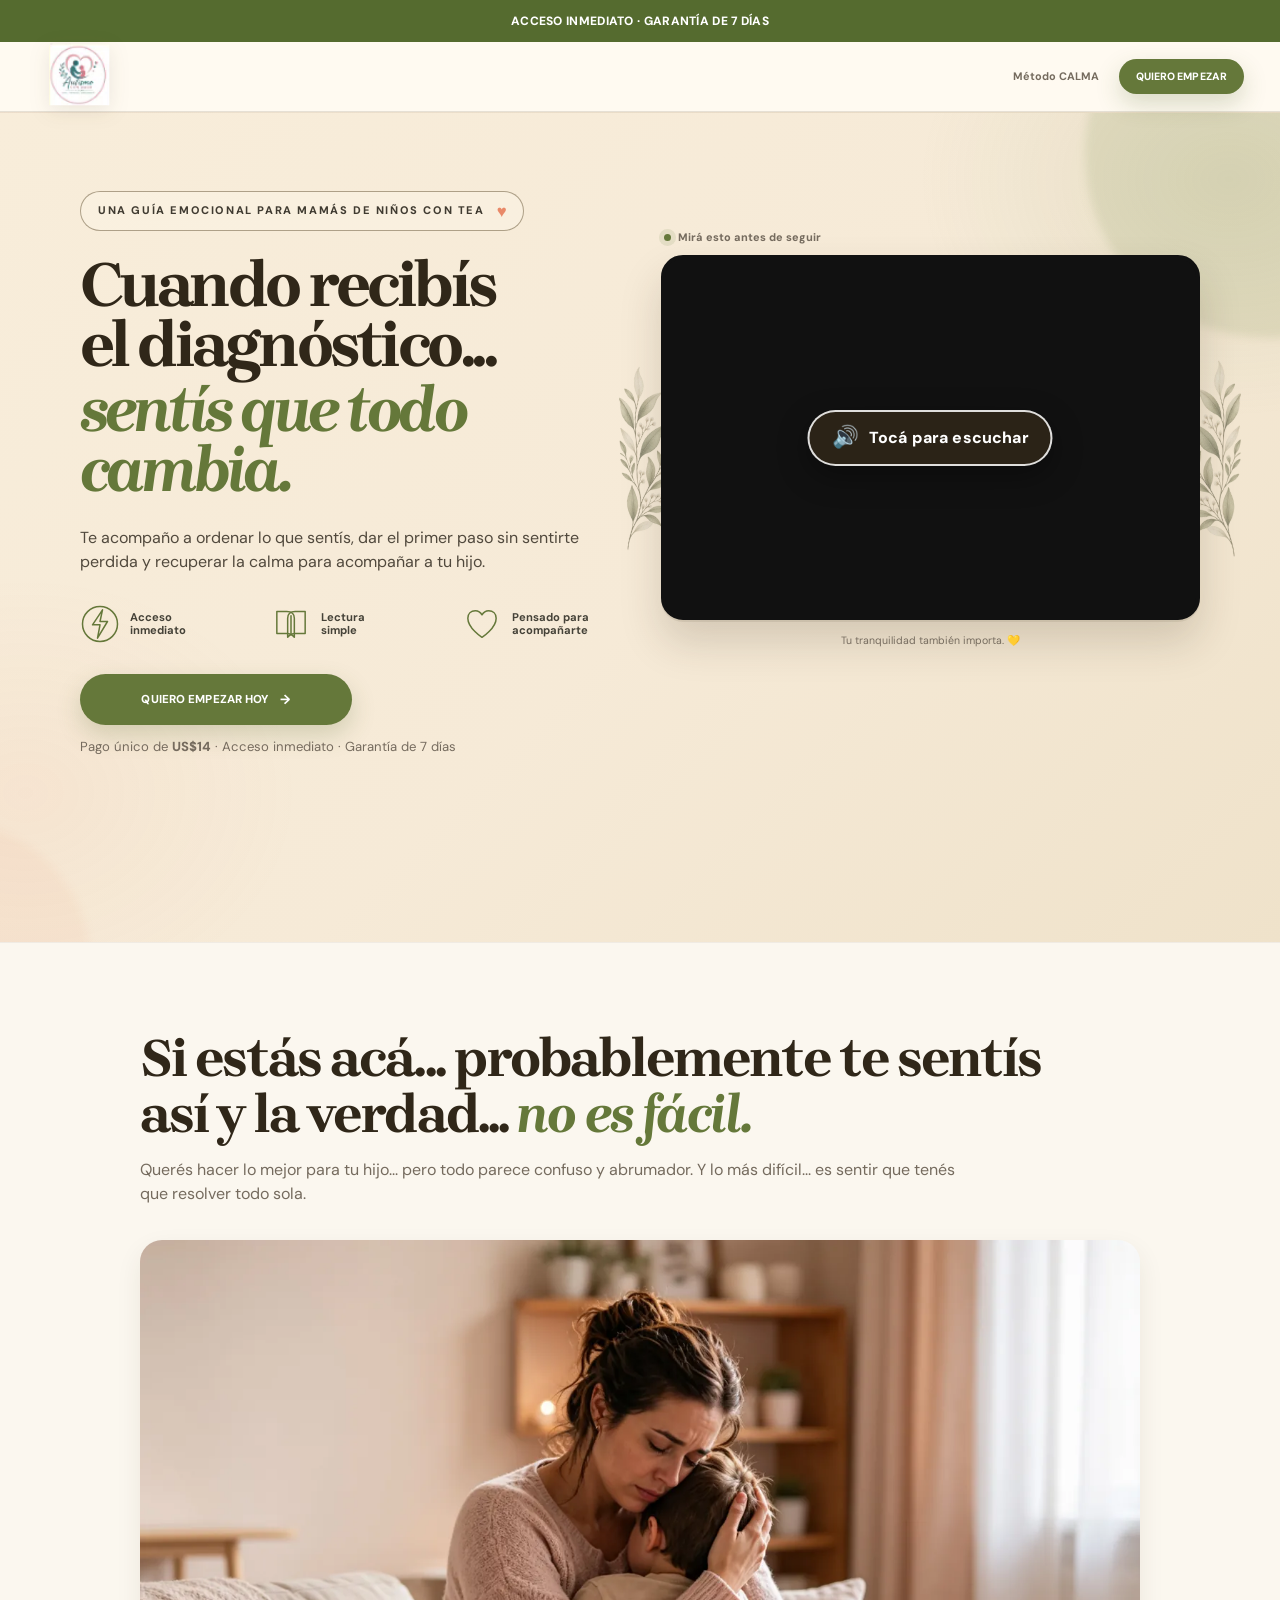
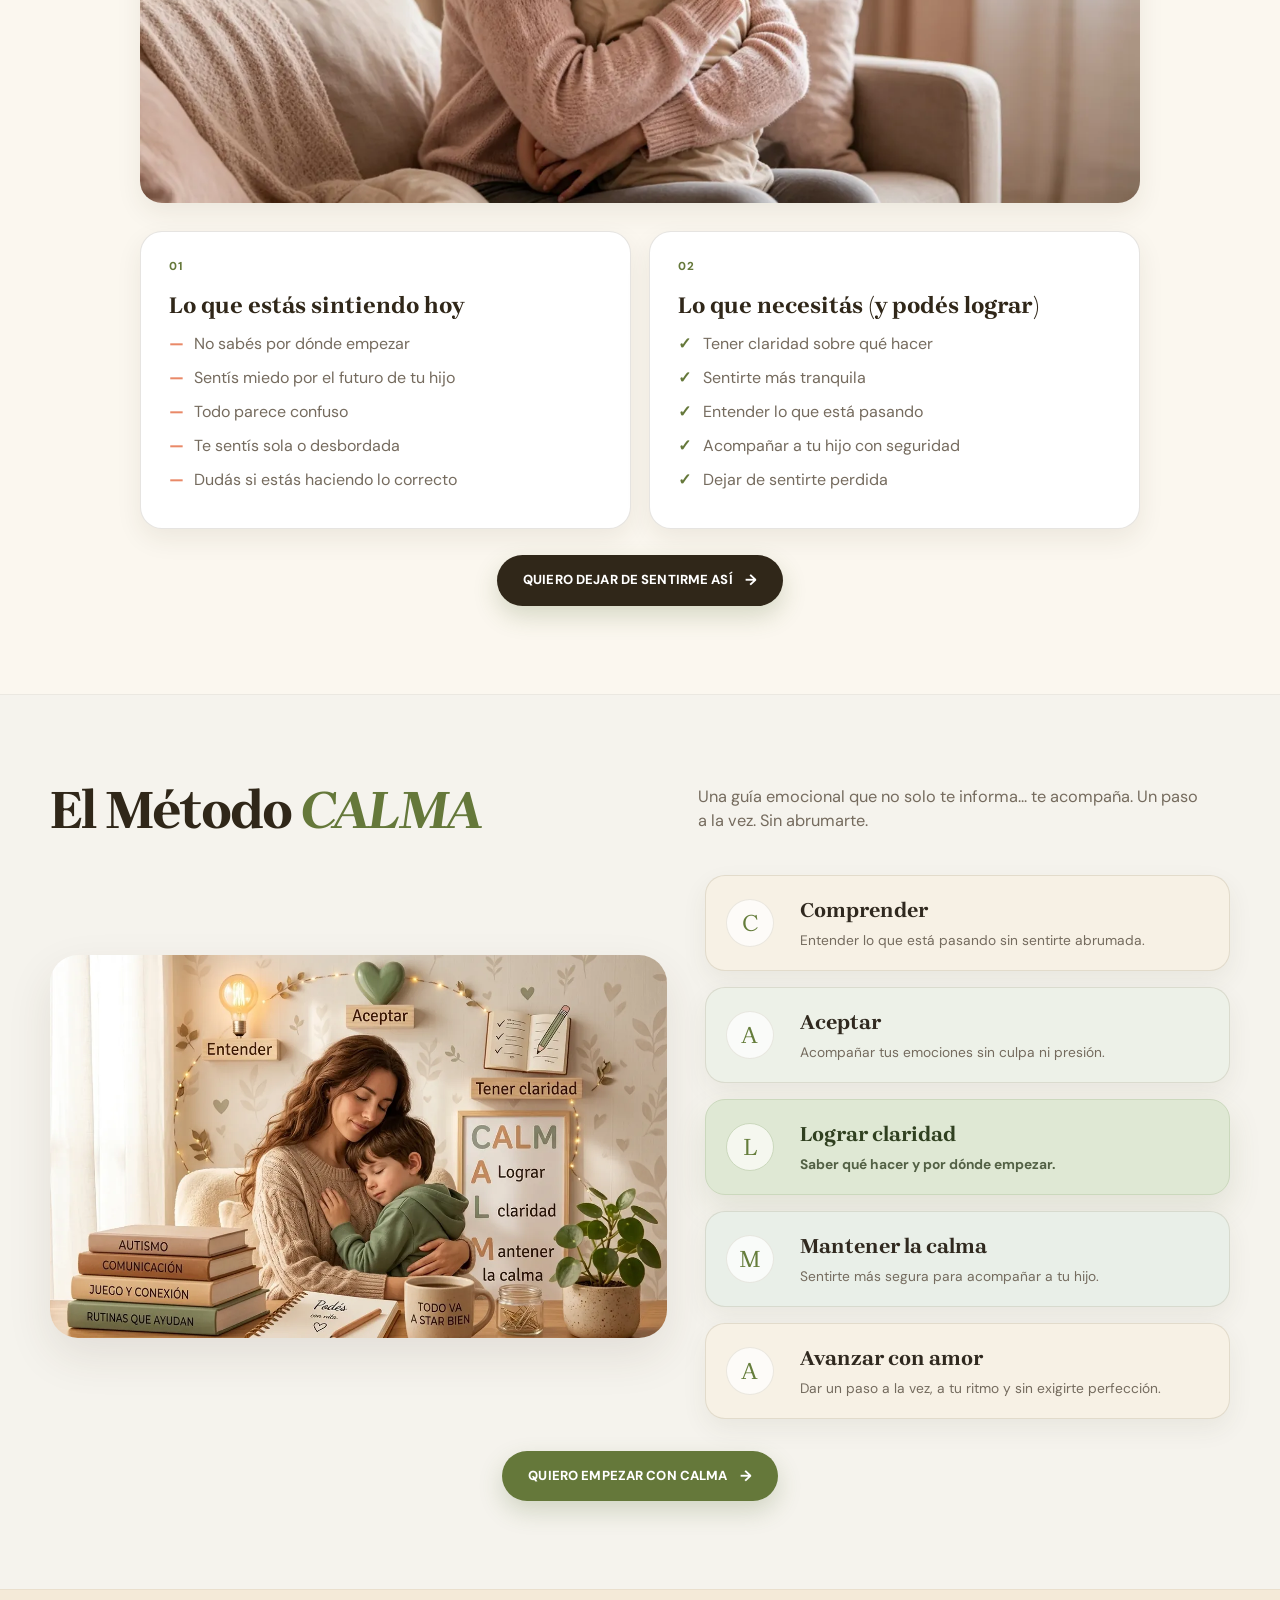
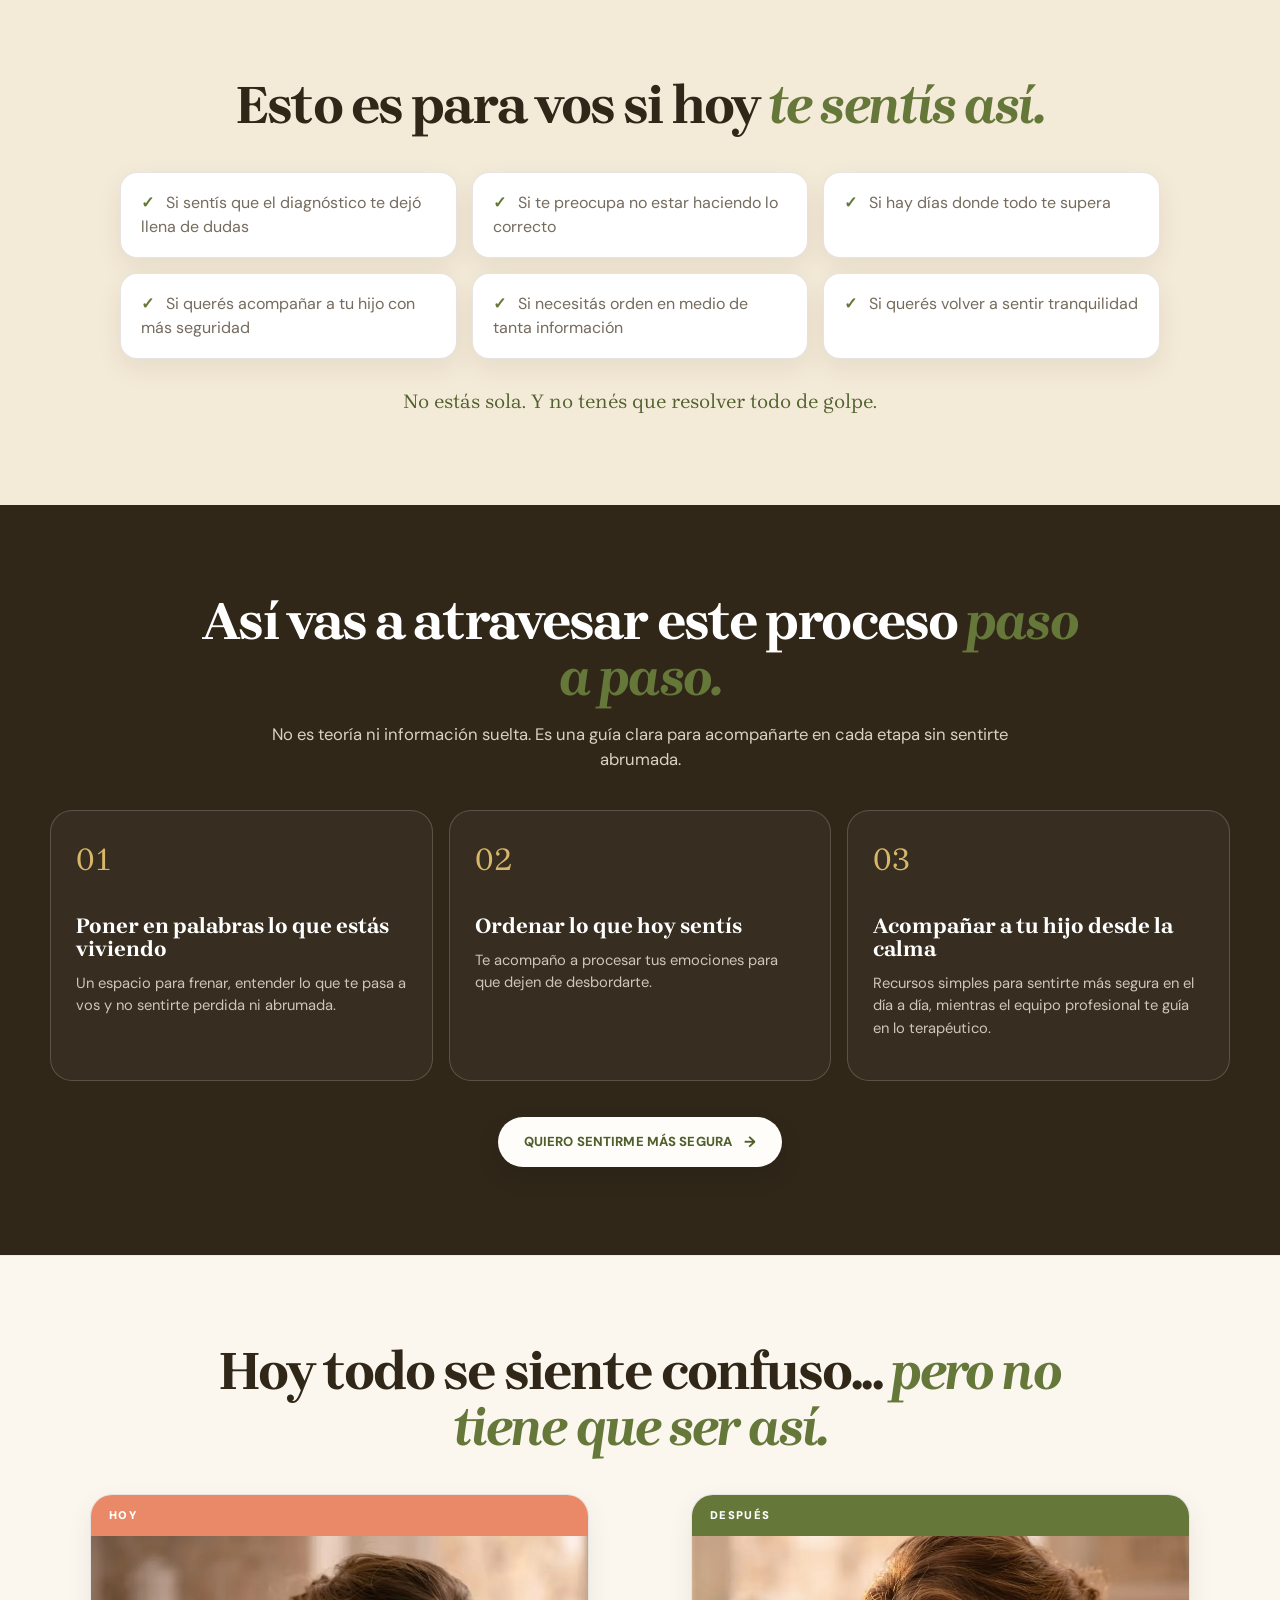
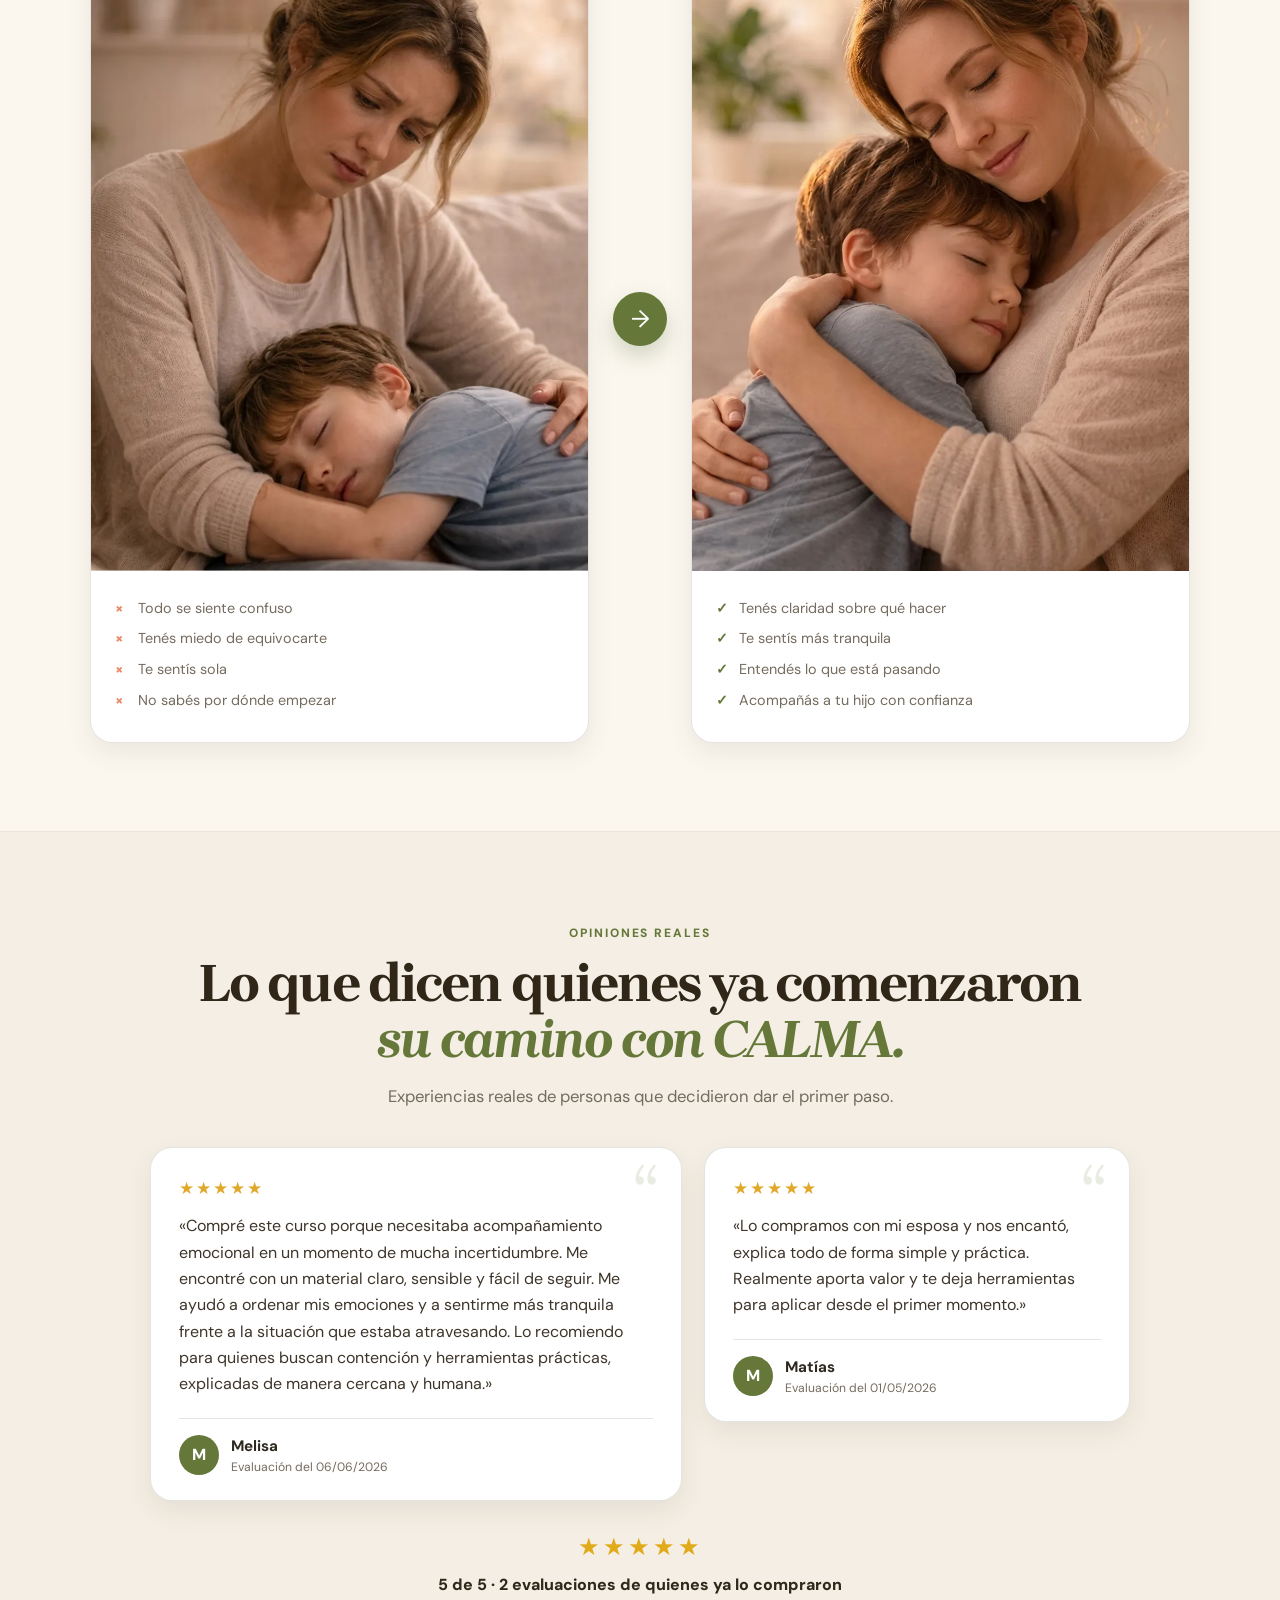
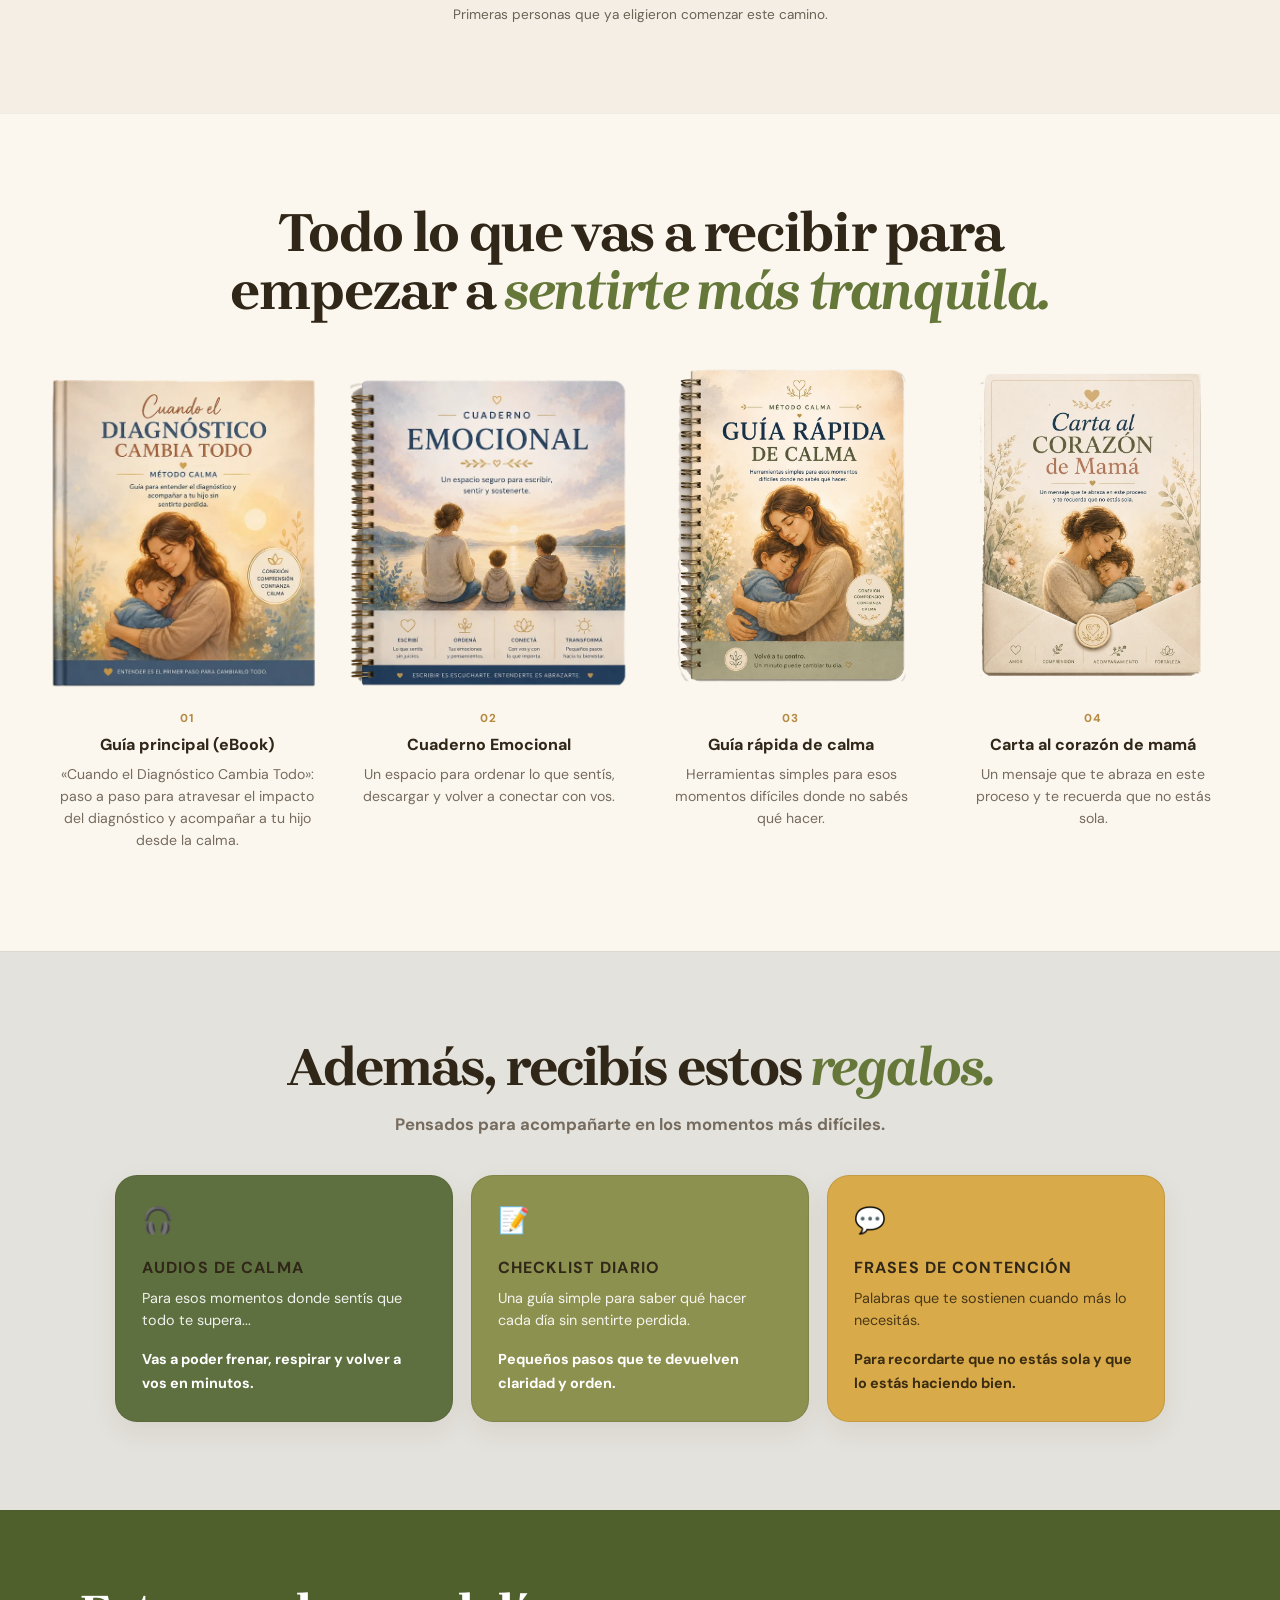
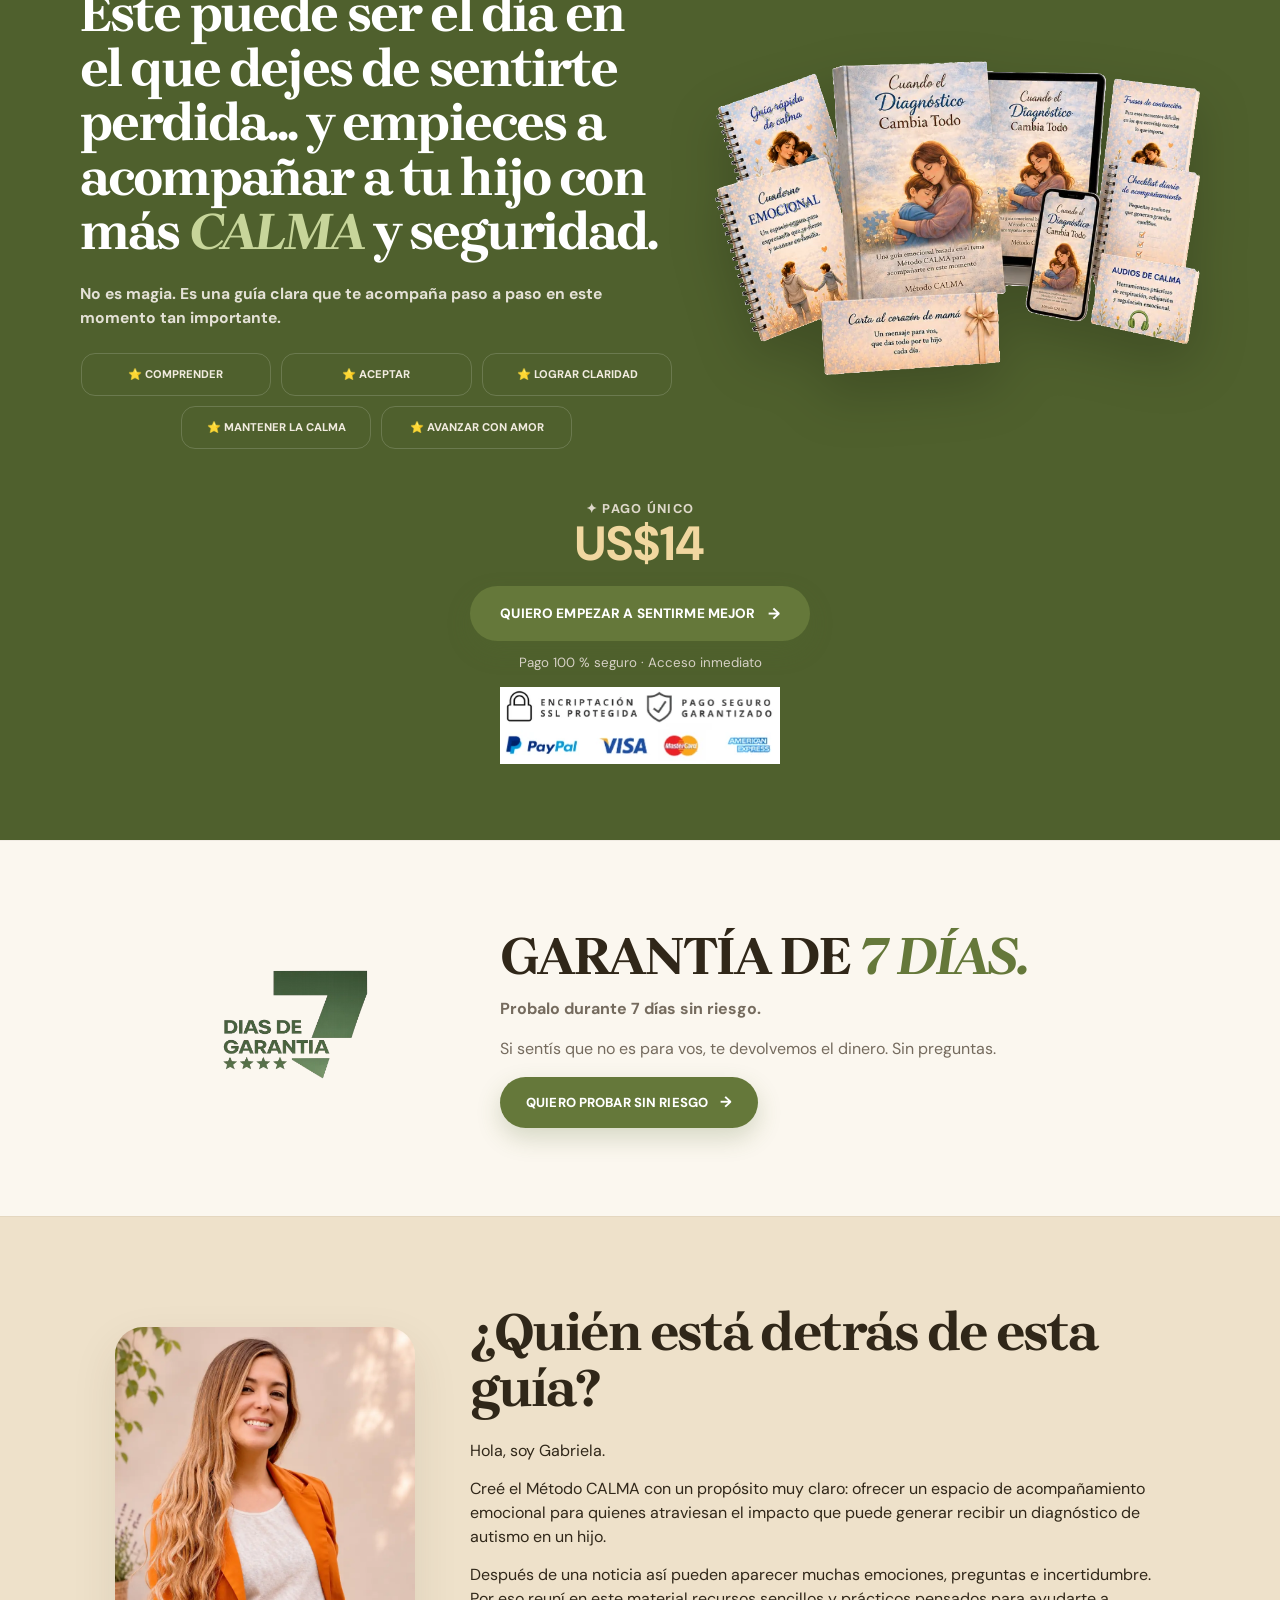
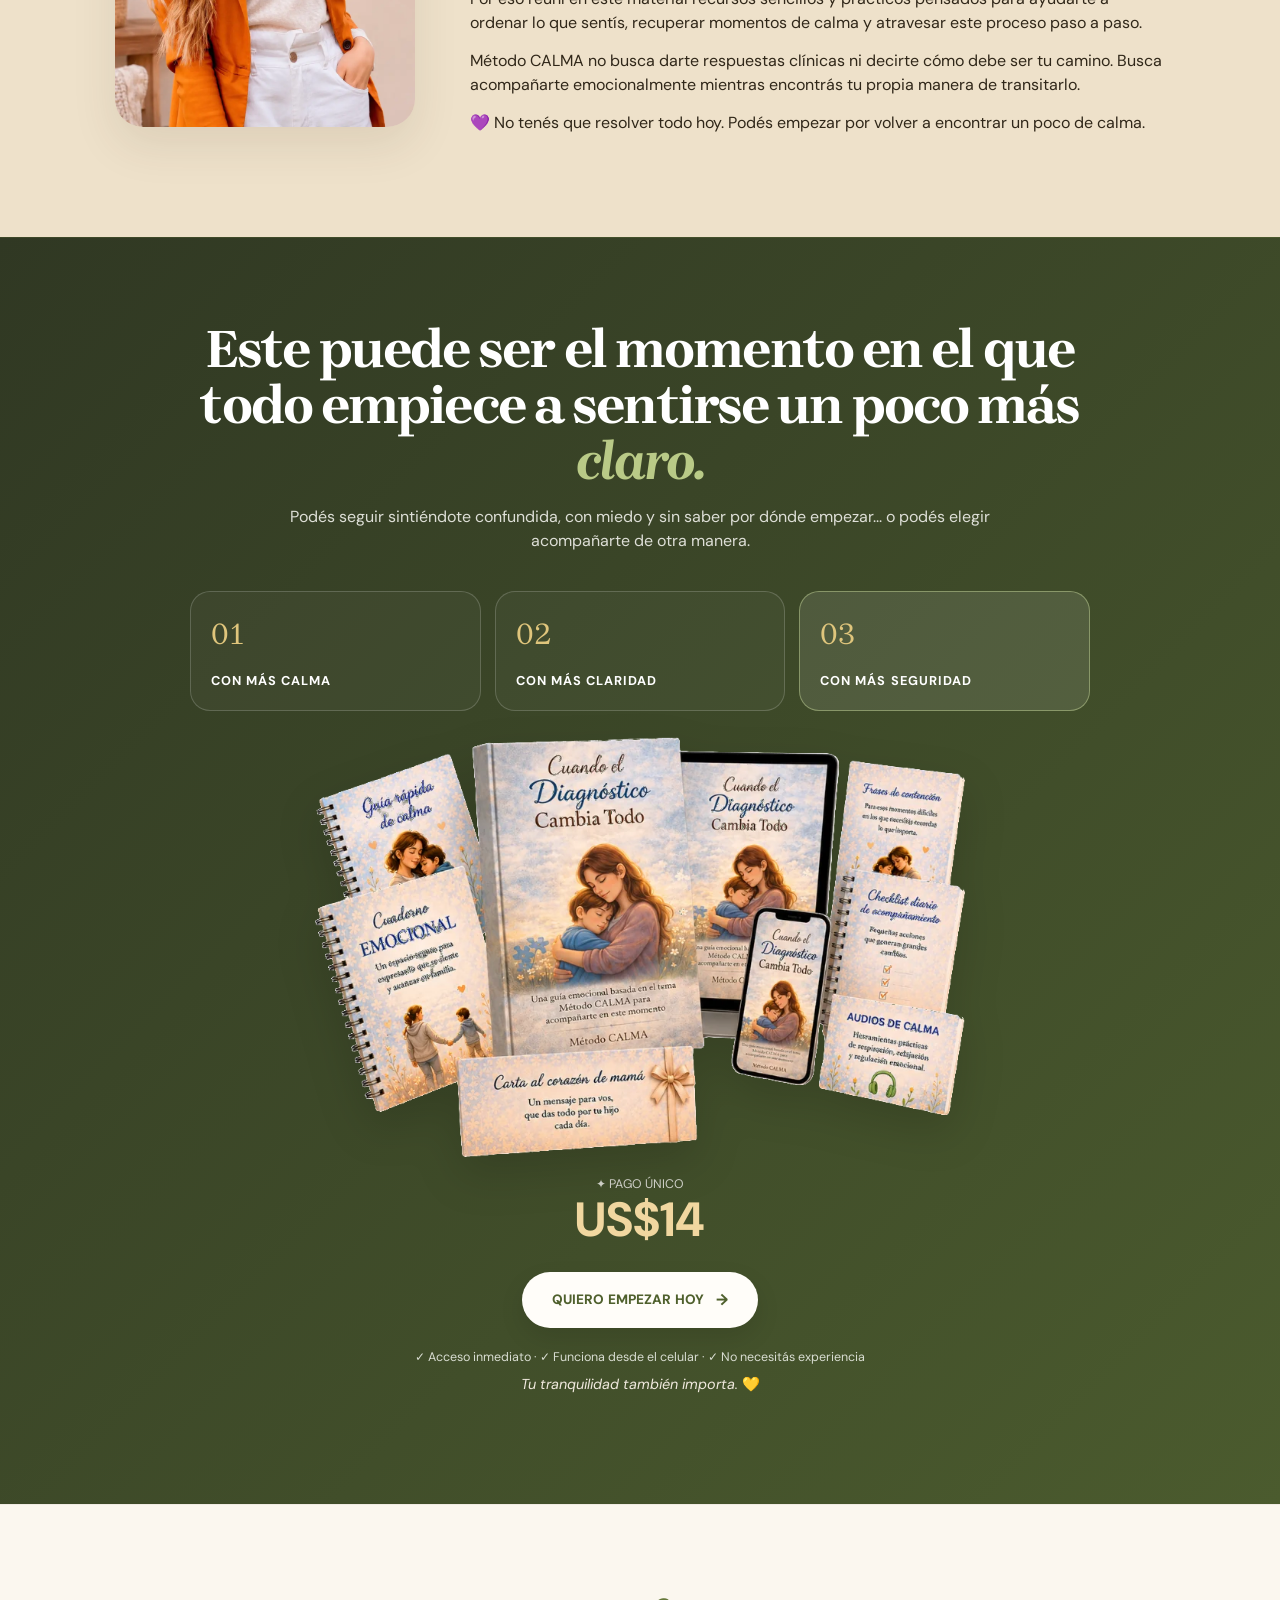
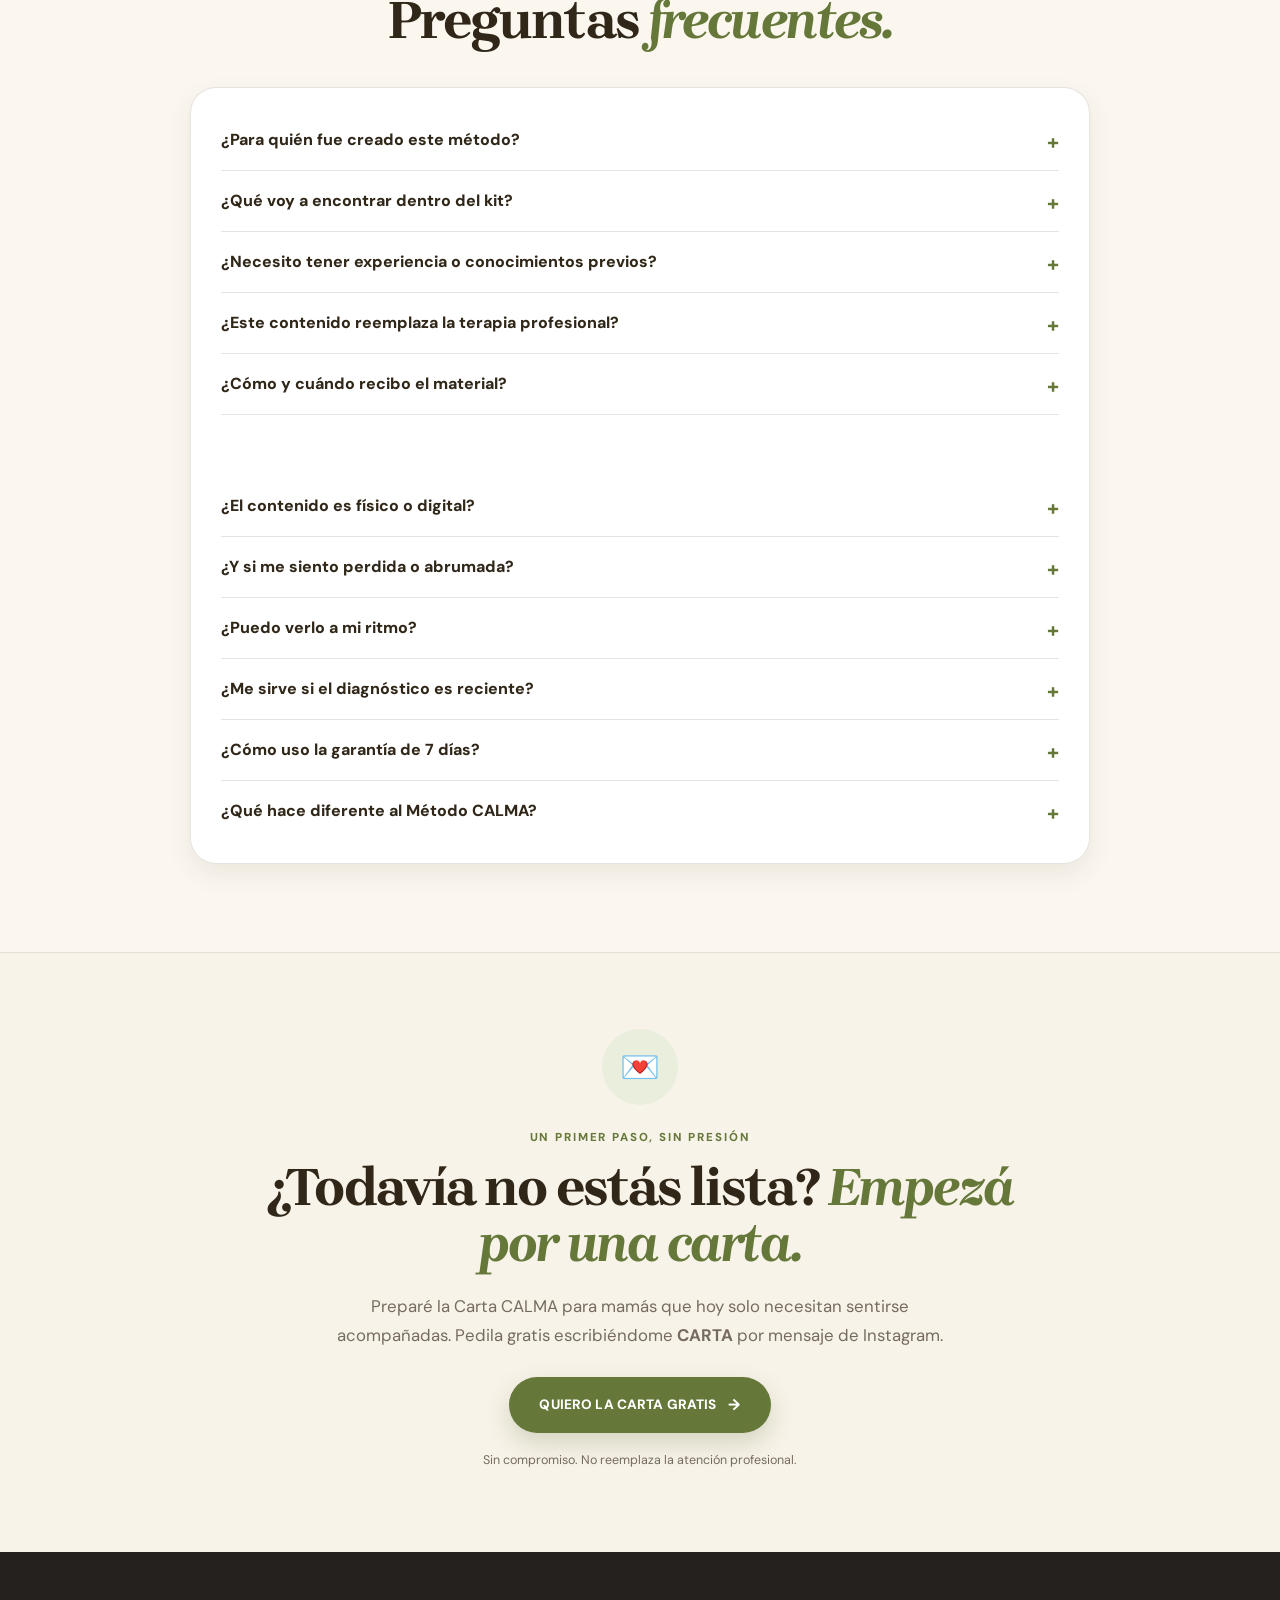
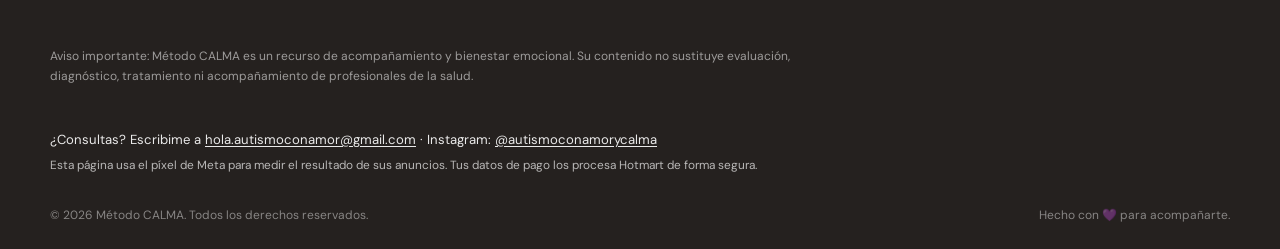
==== commit 6958e2be: "Add files via upload" ====
--- a/index.html
+++ b/index.html
@@ -159,7 +159,7 @@
           <div class="video-wrap" id="calma-video-wrap">
             <iframe
             id="calma-vimeo"
-            src="https://player.vimeo.com/video/1203959106?badge=0&autopause=0&player_id=0&app_id=58479&autoplay=1&muted=1&controls=1&playsinline=1"
+            src="https://player.vimeo.com/video/1203959106?badge=0&autopause=0&player_id=0&app_id=58479&autoplay=1&muted=1&controls=0&playsinline=1"
             width="1920"
             height="1080"
             frameborder="0"
@@ -603,6 +603,82 @@
 })();
 </script>
 
+<!-- BOTÓN "TOCÁ PARA ESCUCHAR" sobre el video (v3: funciona en celulares) -->
+<style>
+#calma-tap{
+  position:absolute;inset:0;z-index:25;
+  cursor:pointer;background:transparent;
+  -webkit-tap-highlight-color:transparent;
+}
+#calma-unmute{
+  position:absolute;left:50%;top:50%;z-index:30;
+  transform:translate(-50%,-50%);
+  display:inline-flex;align-items:center;gap:10px;
+  padding:14px 22px;border:2px solid rgba(255,255,255,.85);border-radius:999px;
+  background:rgba(48,39,25,.86);color:#fff;
+  font-family:"DM Sans",sans-serif;font-weight:800;font-size:1rem;letter-spacing:.01em;
+  box-shadow:0 10px 30px rgba(0,0,0,.35);cursor:pointer;white-space:nowrap;
+  animation:calmaLatido 1.8s ease-in-out infinite;
+  -webkit-tap-highlight-color:transparent;
+}
+#calma-unmute .icono{font-size:1.35em;line-height:1}
+#calma-unmute:hover{background:rgba(48,39,25,.95)}
+@keyframes calmaLatido{
+  0%,100%{transform:translate(-50%,-50%) scale(1)}
+  50%{transform:translate(-50%,-50%) scale(1.06)}
+}
+@media (max-width:768px){
+  #calma-unmute{padding:12px 18px;font-size:.92rem}
+}
+@media (prefers-reduced-motion:reduce){#calma-unmute{animation:none}}
+</style>
+
+<script>
+/* Sonido del video.
+   Los navegadores no dejan que un video arranque con sonido solo.
+   El video arranca en silencio y sin controles, con un solo botón grande.
+   Al tocarlo, volvemos a cargar el video desde el principio CON sonido
+   y con sus controles normales. Recargarlo (en vez de "desmutearlo"
+   desde afuera) es lo que funciona también en celulares. */
+document.addEventListener('DOMContentLoaded',function(){
+  var wrap=document.getElementById('calma-video-wrap');
+  var frame=document.getElementById('calma-vimeo');
+  if(!wrap||!frame) return;
+
+  var tap=document.createElement('div');
+  tap.id='calma-tap';
+  var btn=document.createElement('button');
+  btn.type='button'; btn.id='calma-unmute';
+  btn.innerHTML='<span class="icono" aria-hidden="true">🔊</span> Tocá para escuchar';
+  wrap.appendChild(tap); wrap.appendChild(btn);
+
+  var hecho=false;
+  function activarSonido(){
+    if(hecho) return; hecho=true;
+    tap.remove(); btn.remove();
+    var src=frame.src
+      .replace(/([?&])muted=1/,'$1muted=0')
+      .replace(/([?&])controls=0/,'$1controls=1');
+    if(!/[?&]autoplay=1/.test(src)) src+='&autoplay=1';
+    /* Ponemos un reproductor nuevo en el mismo lugar. */
+    var nuevo=frame.cloneNode(false);
+    nuevo.src=src;
+    frame.parentNode.replaceChild(nuevo,frame);
+    frame=nuevo;
+    wrap.classList.add('video-is-playing');
+    /* Volumen al máximo (Vimeo a veces recuerda un volumen bajo). */
+    if(window.Vimeo){
+      try{
+        var p=new Vimeo.Player(nuevo);
+        p.ready().then(function(){ return p.setVolume(1); }).catch(function(){});
+      }catch(e){}
+    }
+  }
+  btn.addEventListener('click',activarSonido);
+  tap.addEventListener('click',activarSonido);
+});
+</script>
+
 <script src="js/main.js" defer></script>
 </body>
 </html>
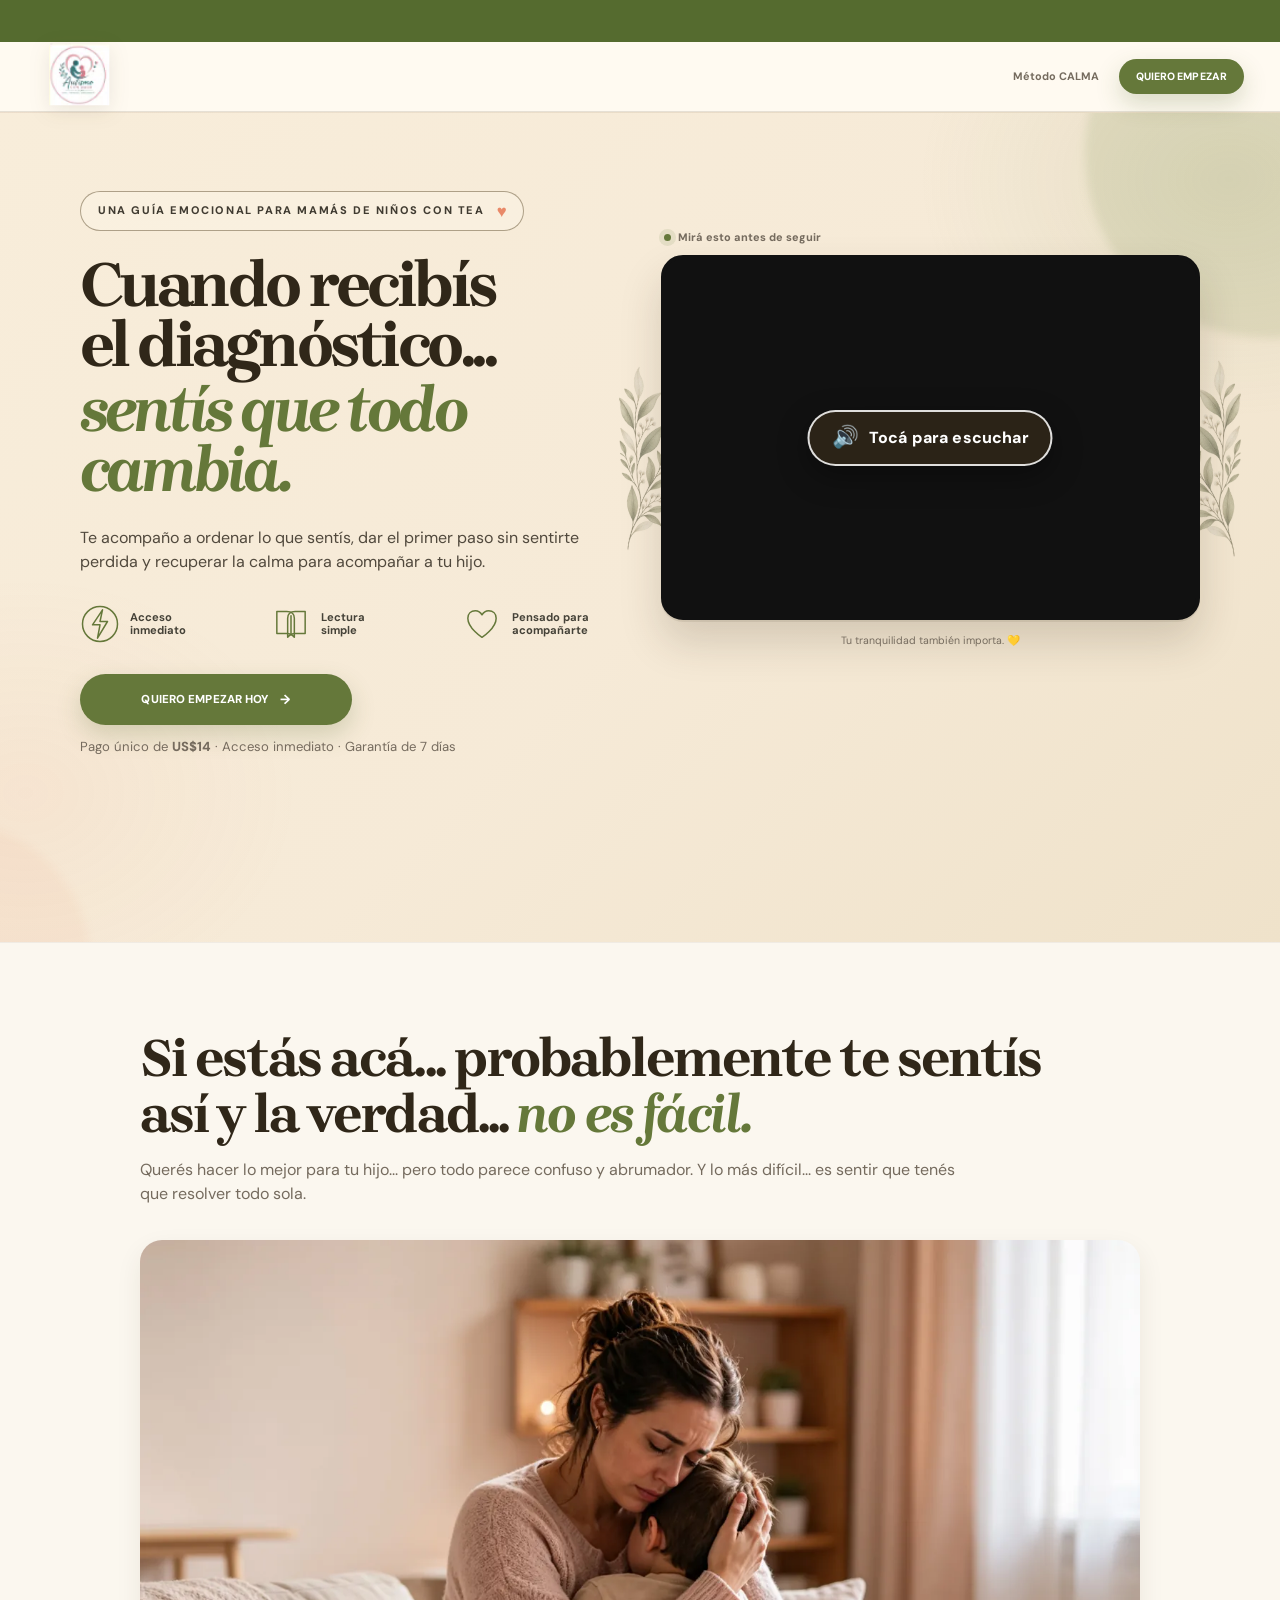
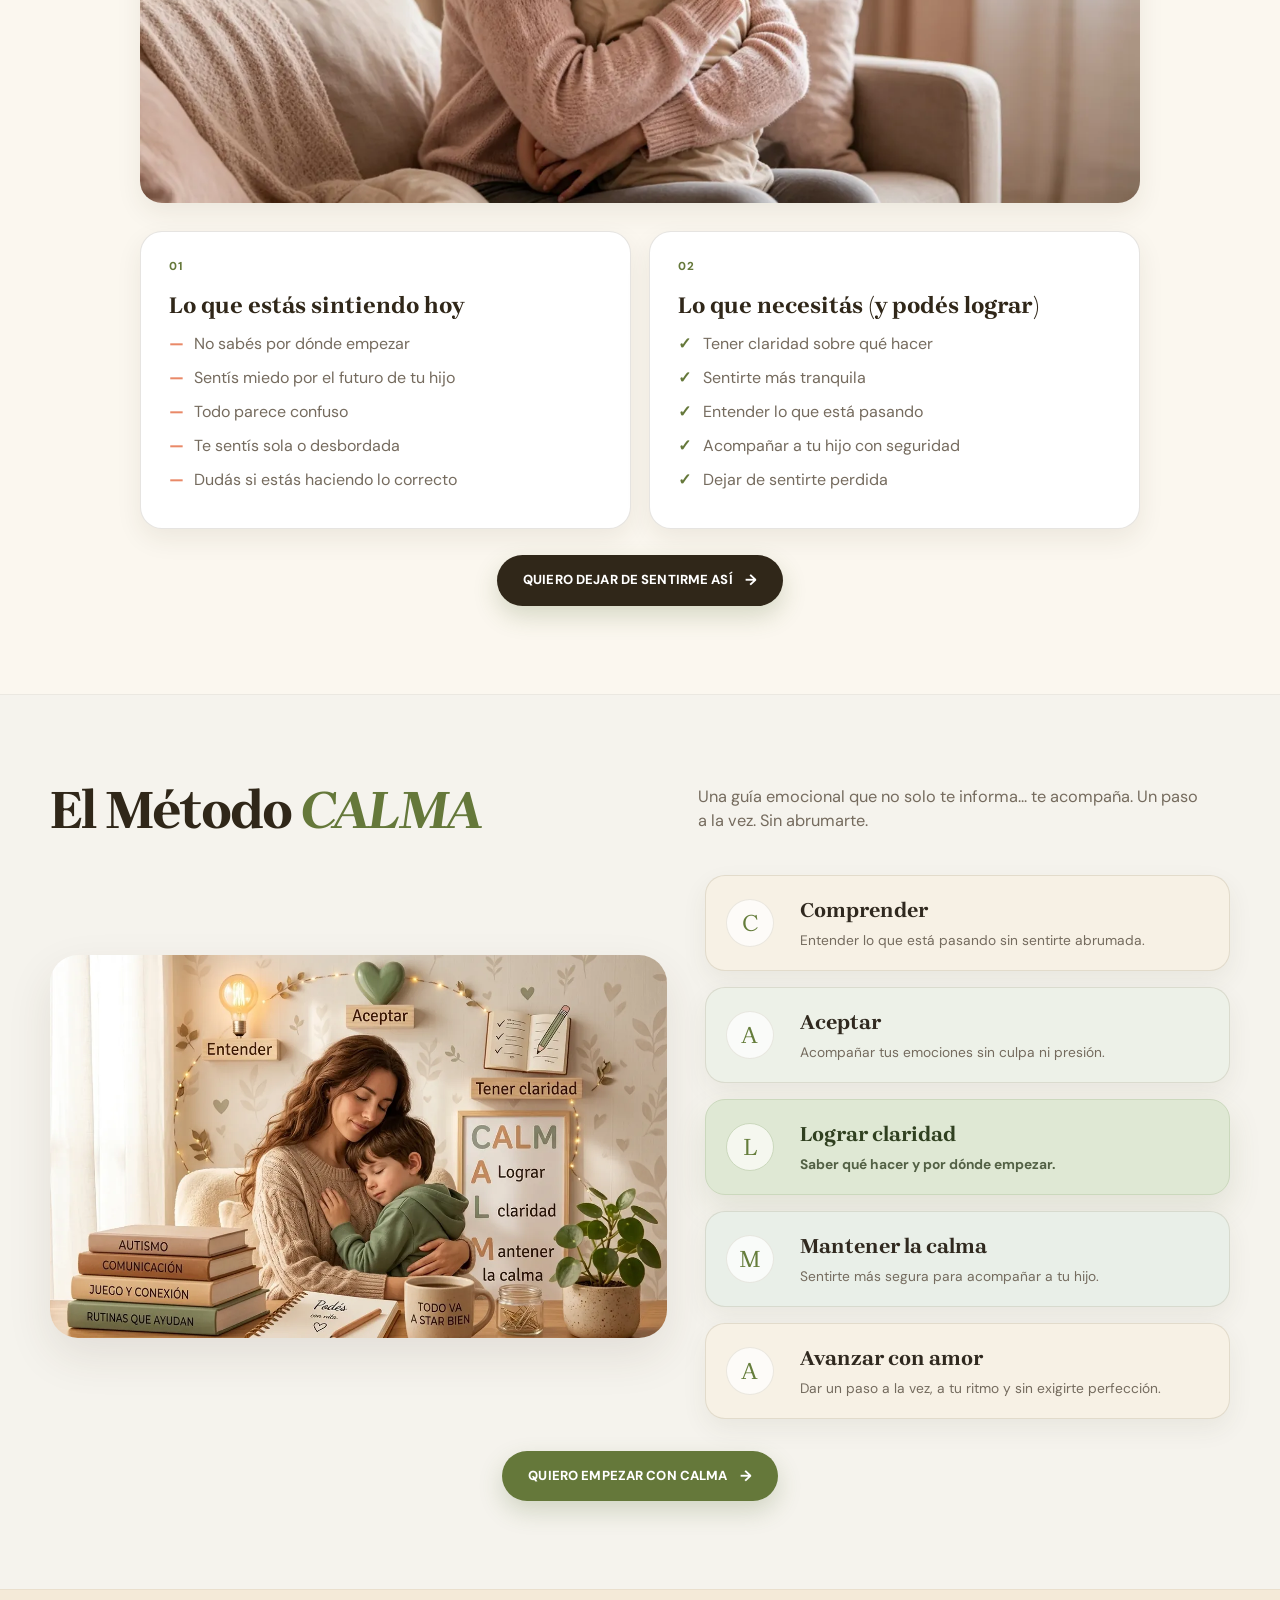
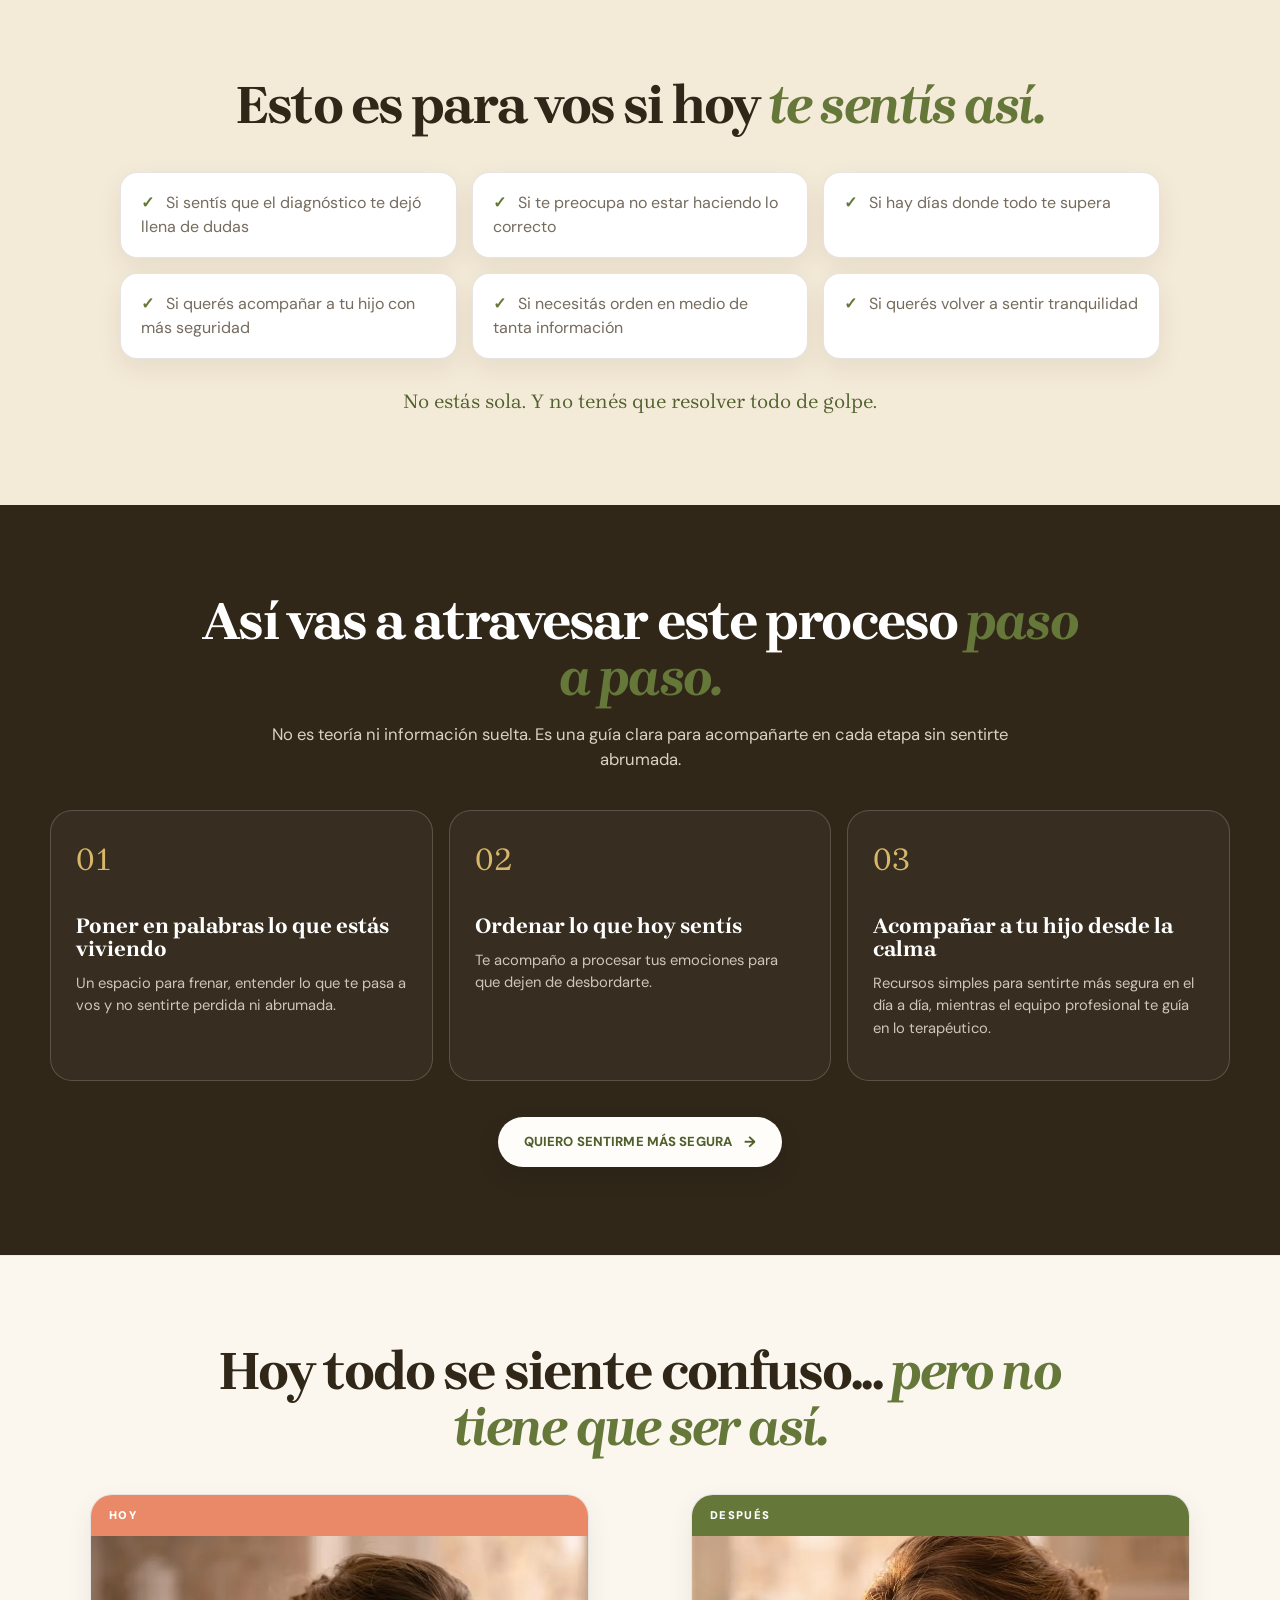
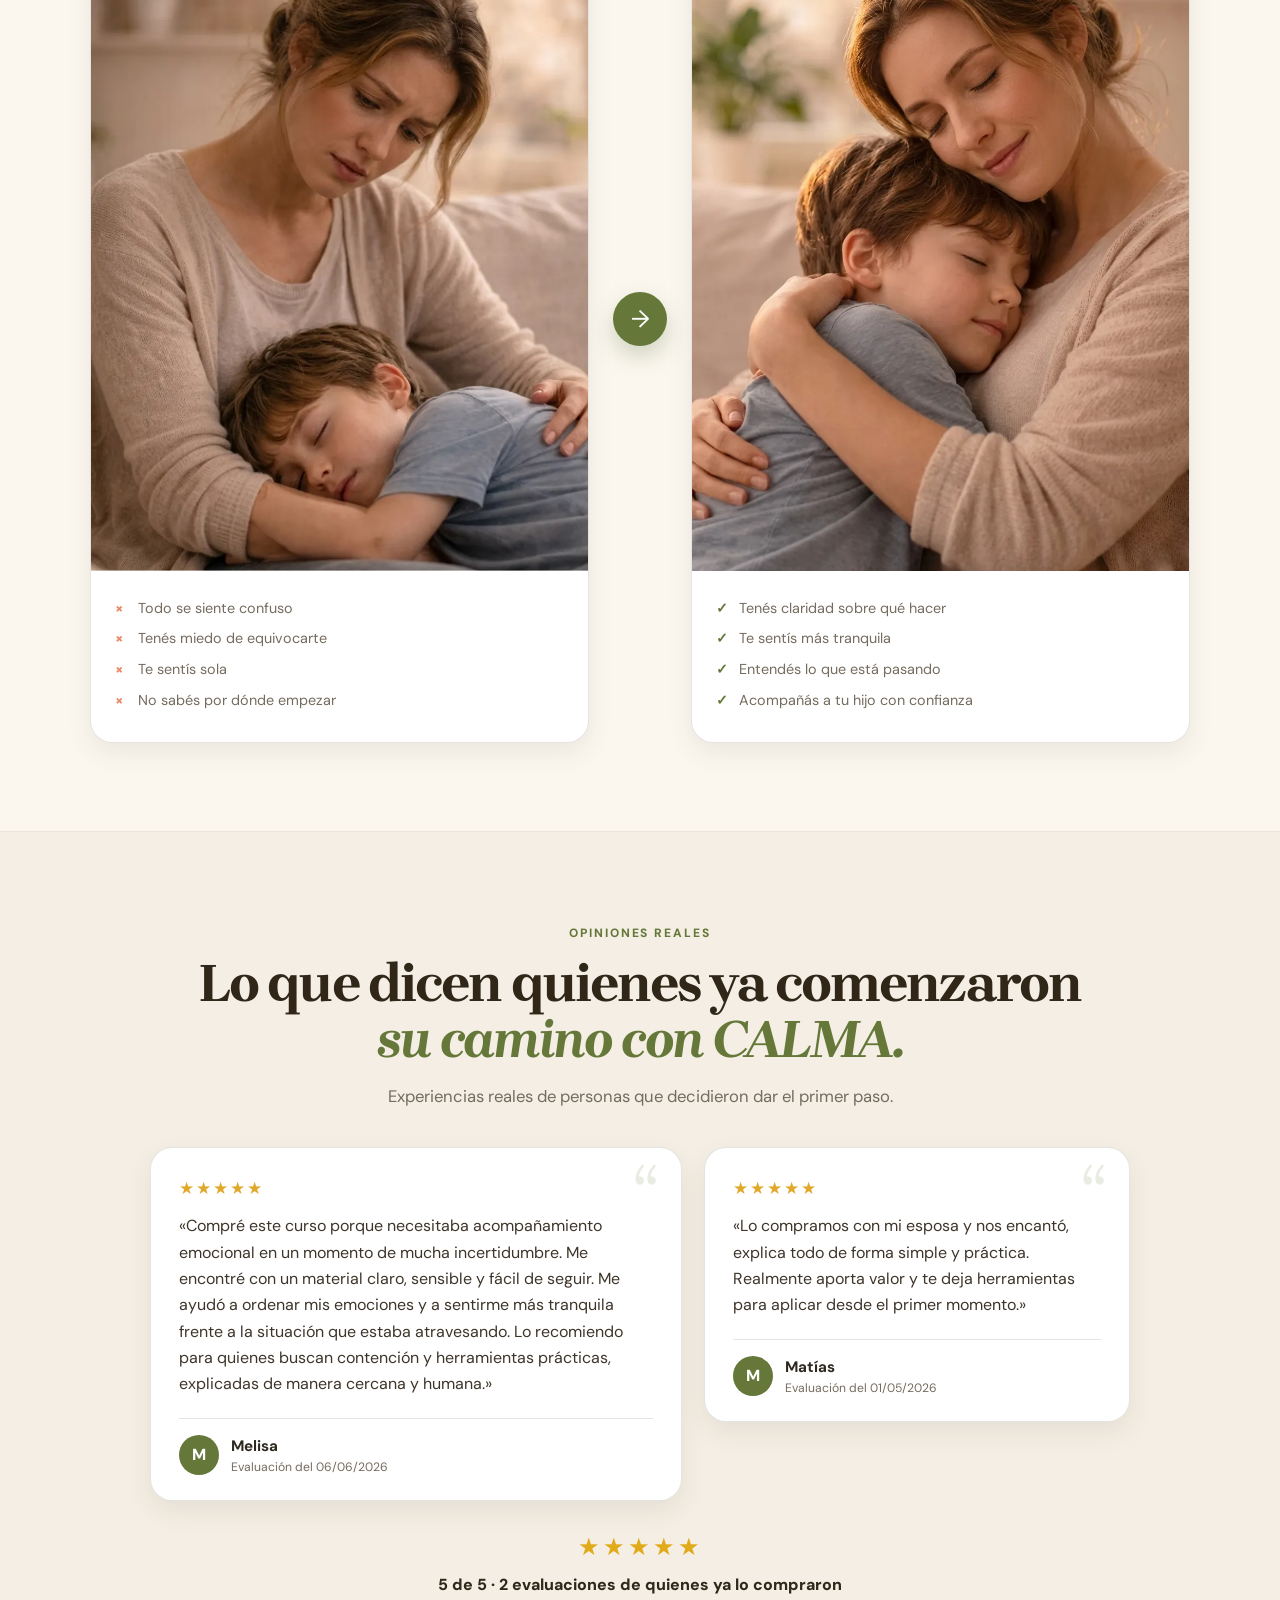
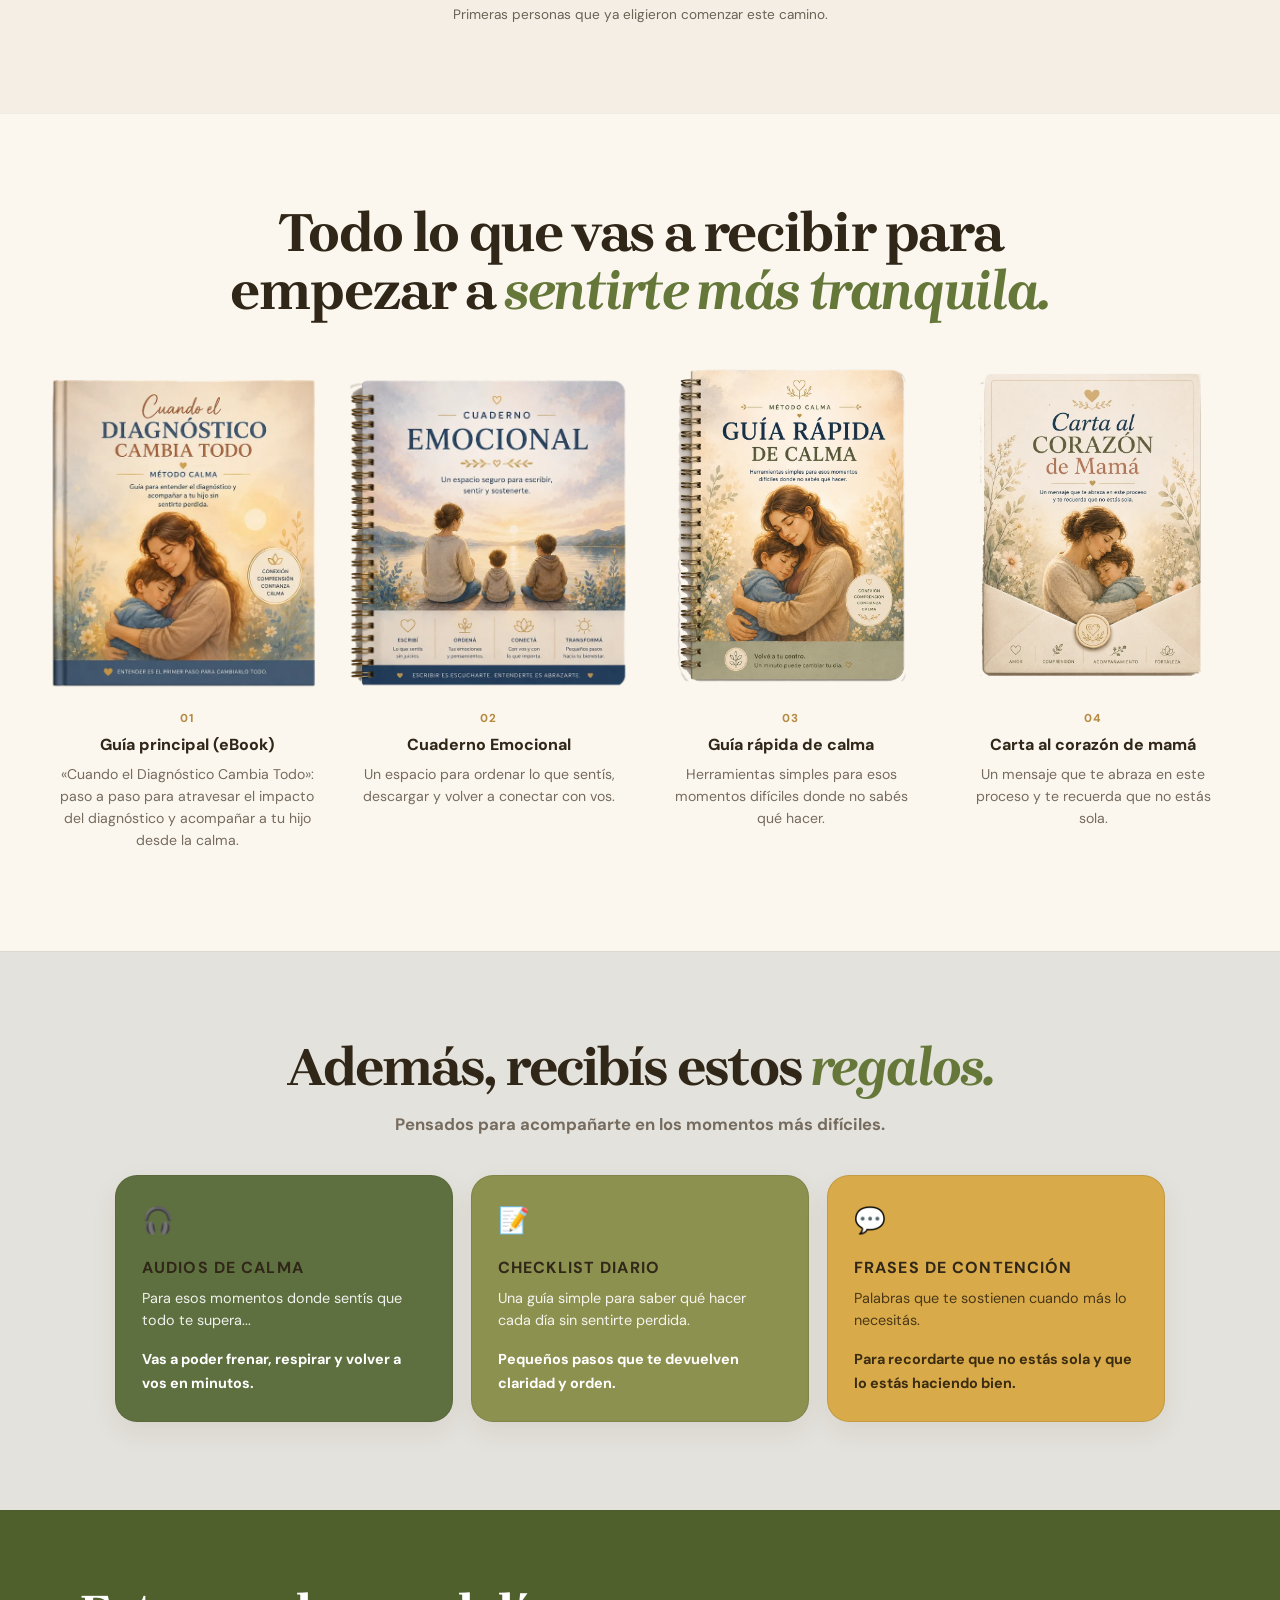
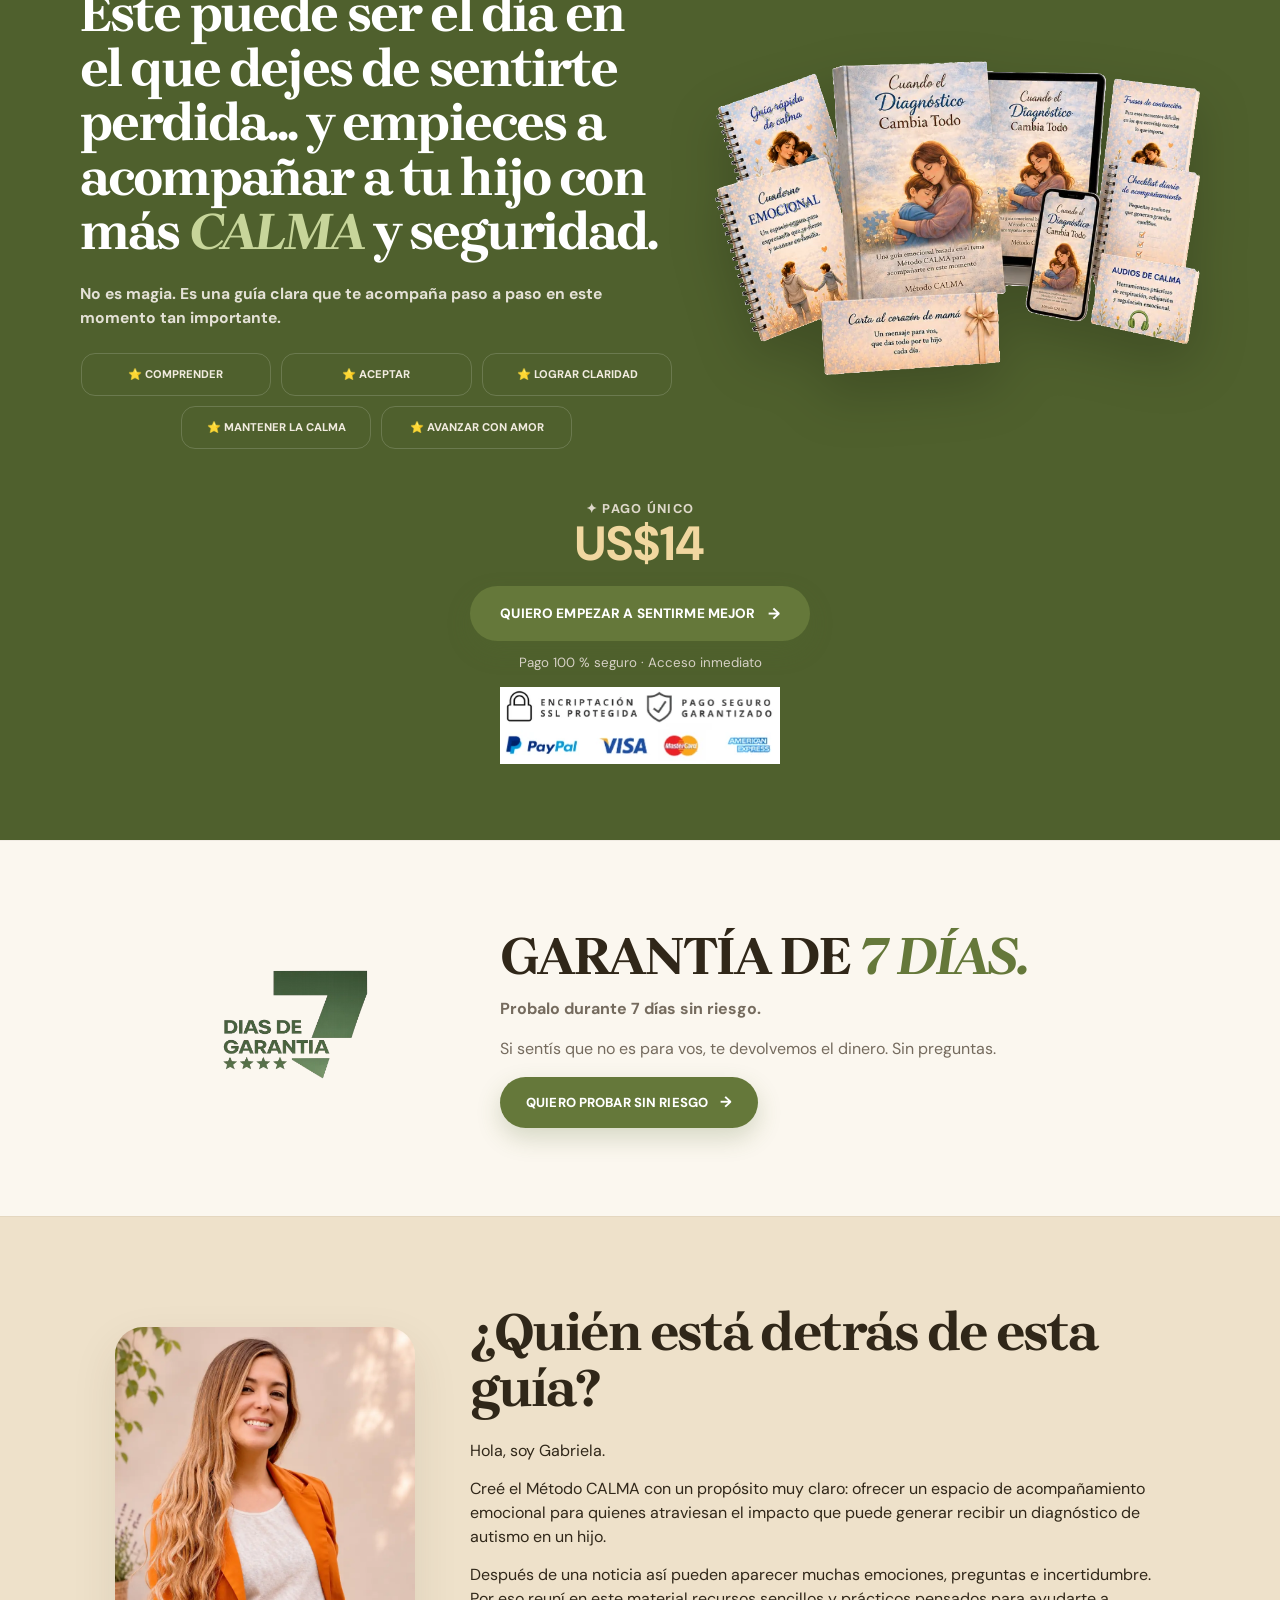
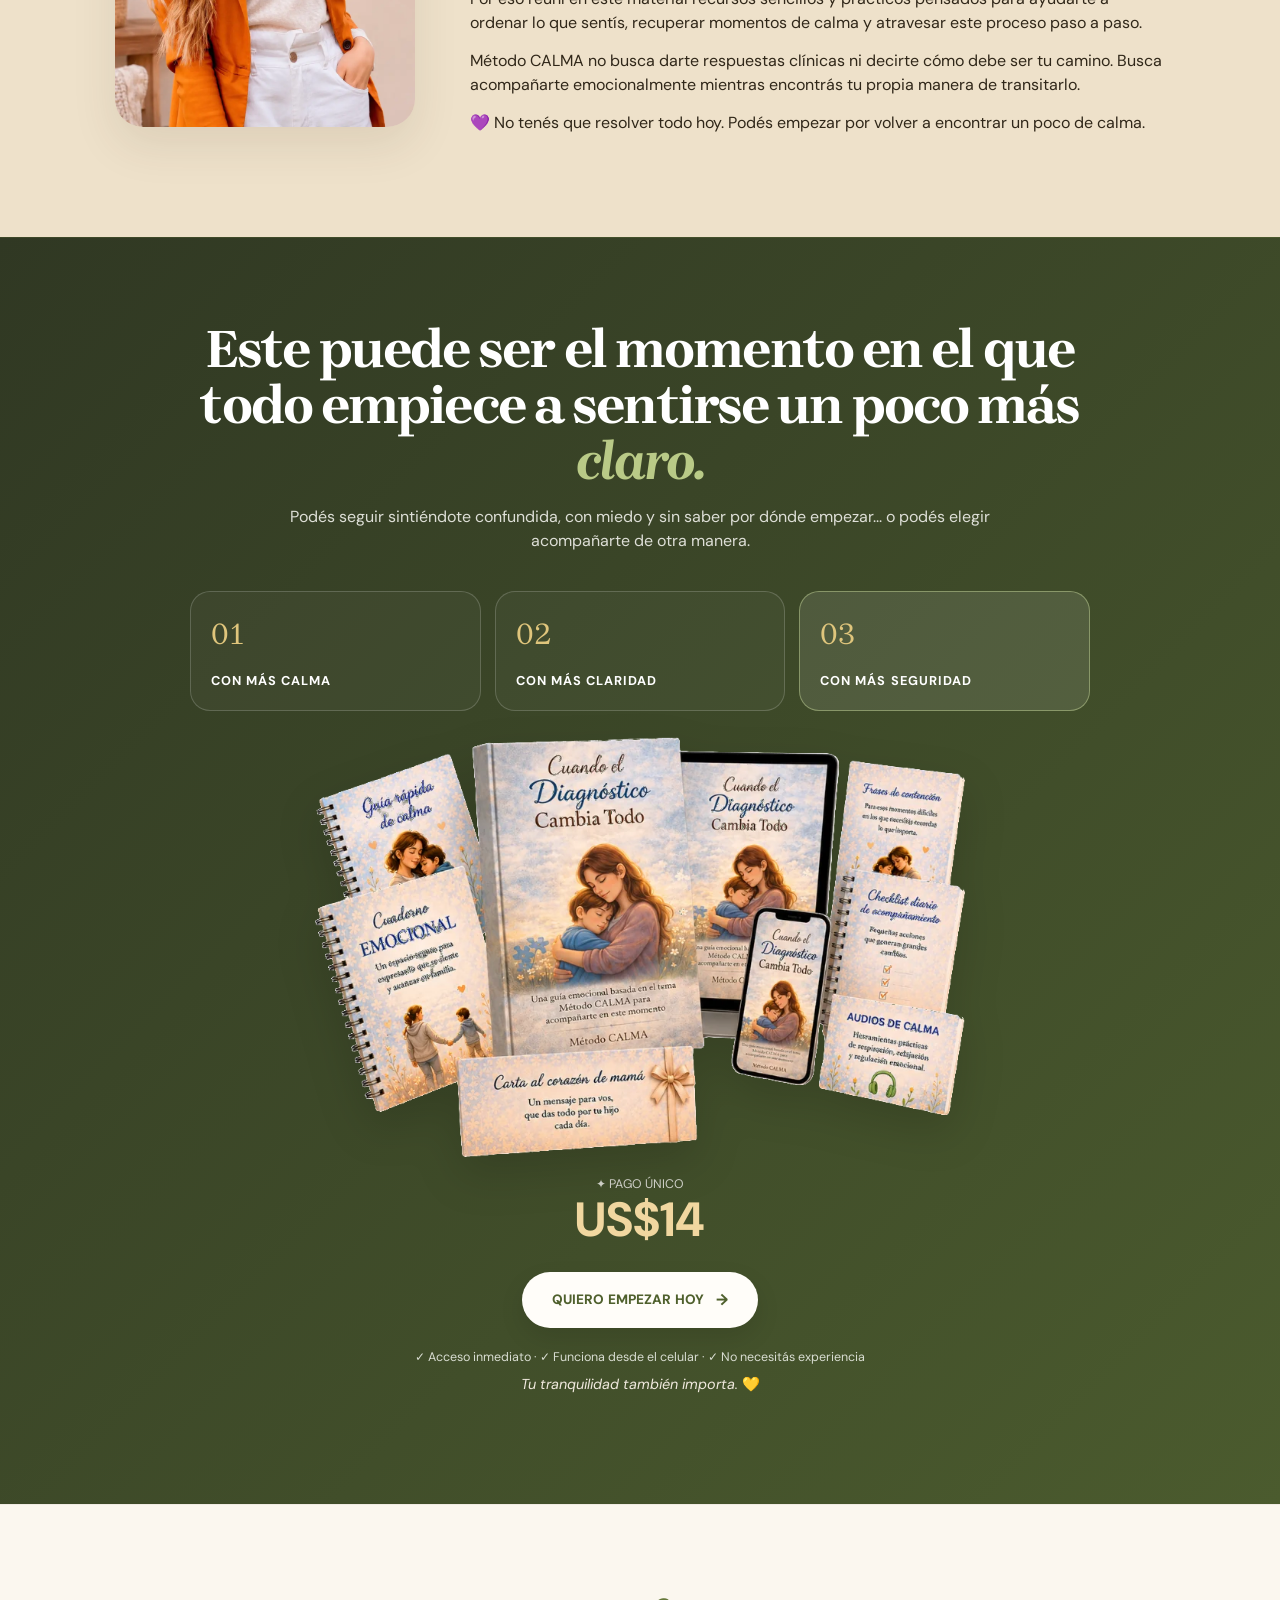
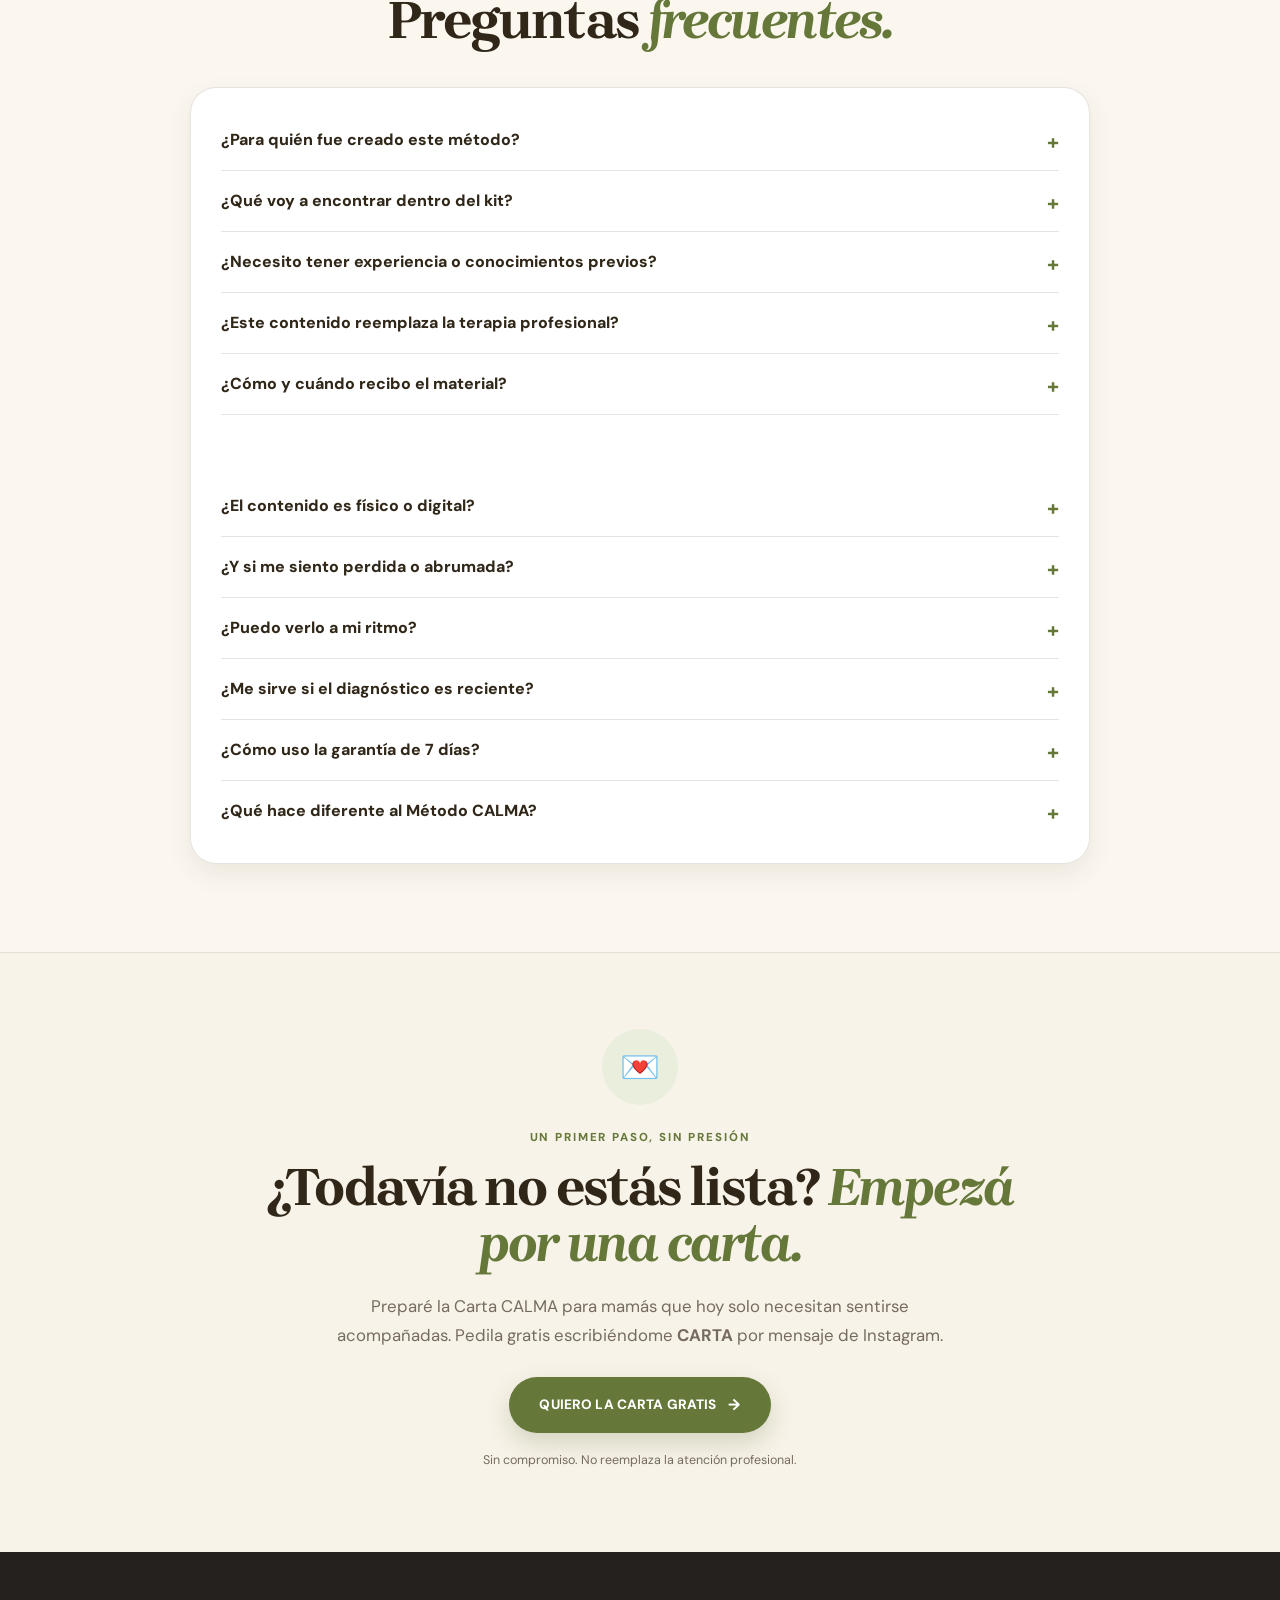
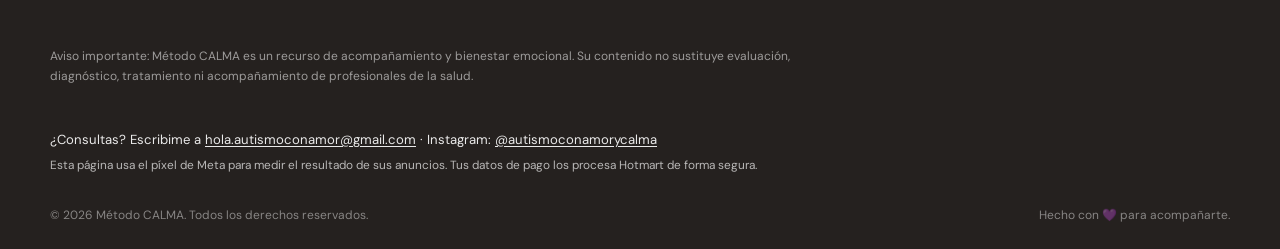
==== commit 93c5d5af: "Add files via upload" ====
--- a/index.html
+++ b/index.html
@@ -622,6 +622,18 @@
   -webkit-tap-highlight-color:transparent;
 }
 #calma-unmute .icono{font-size:1.35em;line-height:1}
+#calma-aviso{
+  position:absolute;left:50%;top:50%;z-index:30;
+  transform:translate(-50%,-50%);
+  display:inline-flex;align-items:center;gap:10px;
+  padding:14px 22px;border:2px solid rgba(255,255,255,.85);border-radius:999px;
+  background:rgba(48,39,25,.86);color:#fff;
+  font-family:"DM Sans",sans-serif;font-weight:800;font-size:1rem;
+  box-shadow:0 10px 30px rgba(0,0,0,.35);white-space:nowrap;
+  pointer-events:none;
+  animation:calmaLatido 1.8s ease-in-out infinite;
+}
+@media (max-width:768px){#calma-aviso{padding:12px 18px;font-size:.92rem}}
 #calma-unmute:hover{background:rgba(48,39,25,.95)}
 @keyframes calmaLatido{
   0%,100%{transform:translate(-50%,-50%) scale(1)}
@@ -652,27 +664,65 @@
   btn.innerHTML='<span class="icono" aria-hidden="true">🔊</span> Tocá para escuchar';
   wrap.appendChild(tap); wrap.appendChild(btn);
 
+  var base=frame.src
+    .replace(/([?&])muted=1/,'$1muted=0')
+    .replace(/([?&])controls=0/,'$1controls=1')
+    .replace(/([?&])autoplay=\d/,'$1autoplay=0')
+    + '&title=0&byline=0&portrait=0';
+
+  /* Pone un reproductor nuevo en el mismo lugar. */
+  function cargar(conAutoplay){
+    var nuevo=frame.cloneNode(false);
+    nuevo.src=base.replace(/([?&])autoplay=0/,'$1autoplay='+(conAutoplay?1:0));
+    frame.parentNode.replaceChild(nuevo,frame);
+    frame=nuevo;
+    wrap.classList.add('video-is-playing');
+    return nuevo;
+  }
+
+  /* Plan B: algunos navegadores (por ejemplo el de Instagram) no dejan
+     arrancar con sonido y Vimeo lo pone en silencio con su botón
+     "Dejar de silenciar". Entonces dejamos el video quieto con un cartel
+     que NO bloquea el toque: el toque llega al video y arranca CON sonido. */
+  function planB(){
+    var quieto=cargar(false);
+    var aviso=document.createElement('div');
+    aviso.id='calma-aviso';
+    aviso.innerHTML='<span class="icono" aria-hidden="true">▶</span> Tocá el video para escuchar';
+    wrap.appendChild(aviso);
+    try{
+      var p2=new Vimeo.Player(quieto);
+      p2.on('play',function(){
+        aviso.remove();
+        p2.setVolume(1).catch(function(){});
+      });
+    }catch(e){}
+  }
+
   var hecho=false;
   function activarSonido(){
     if(hecho) return; hecho=true;
     tap.remove(); btn.remove();
-    var src=frame.src
-      .replace(/([?&])muted=1/,'$1muted=0')
-      .replace(/([?&])controls=0/,'$1controls=1');
-    if(!/[?&]autoplay=1/.test(src)) src+='&autoplay=1';
-    /* Ponemos un reproductor nuevo en el mismo lugar. */
-    var nuevo=frame.cloneNode(false);
-    nuevo.src=src;
-    frame.parentNode.replaceChild(nuevo,frame);
-    frame=nuevo;
-    wrap.classList.add('video-is-playing');
-    /* Volumen al máximo (Vimeo a veces recuerda un volumen bajo). */
-    if(window.Vimeo){
-      try{
-        var p=new Vimeo.Player(nuevo);
-        p.ready().then(function(){ return p.setVolume(1); }).catch(function(){});
-      }catch(e){}
-    }
+    var nuevo=cargar(true);
+    if(!window.Vimeo) return;
+    var resuelto=false;
+    try{
+      var p=new Vimeo.Player(nuevo);
+      p.on('play',function(){
+        if(resuelto) return; resuelto=true;
+        Promise.all([p.getMuted(),p.getVolume()]).then(function(r){
+          if(r[0] || r[1]===0){ planB(); }
+          else { p.setVolume(1).catch(function(){}); }
+        }).catch(function(){});
+      });
+      /* Si a los 4 segundos no arrancó, también vamos al plan B. */
+      setTimeout(function(){
+        if(resuelto) return;
+        p.getPaused().then(function(pausado){
+          if(pausado && !resuelto){ resuelto=true; planB(); }
+        }).catch(function(){});
+      },4000);
+    }catch(e){}
   }
   btn.addEventListener('click',activarSonido);
   tap.addEventListener('click',activarSonido);
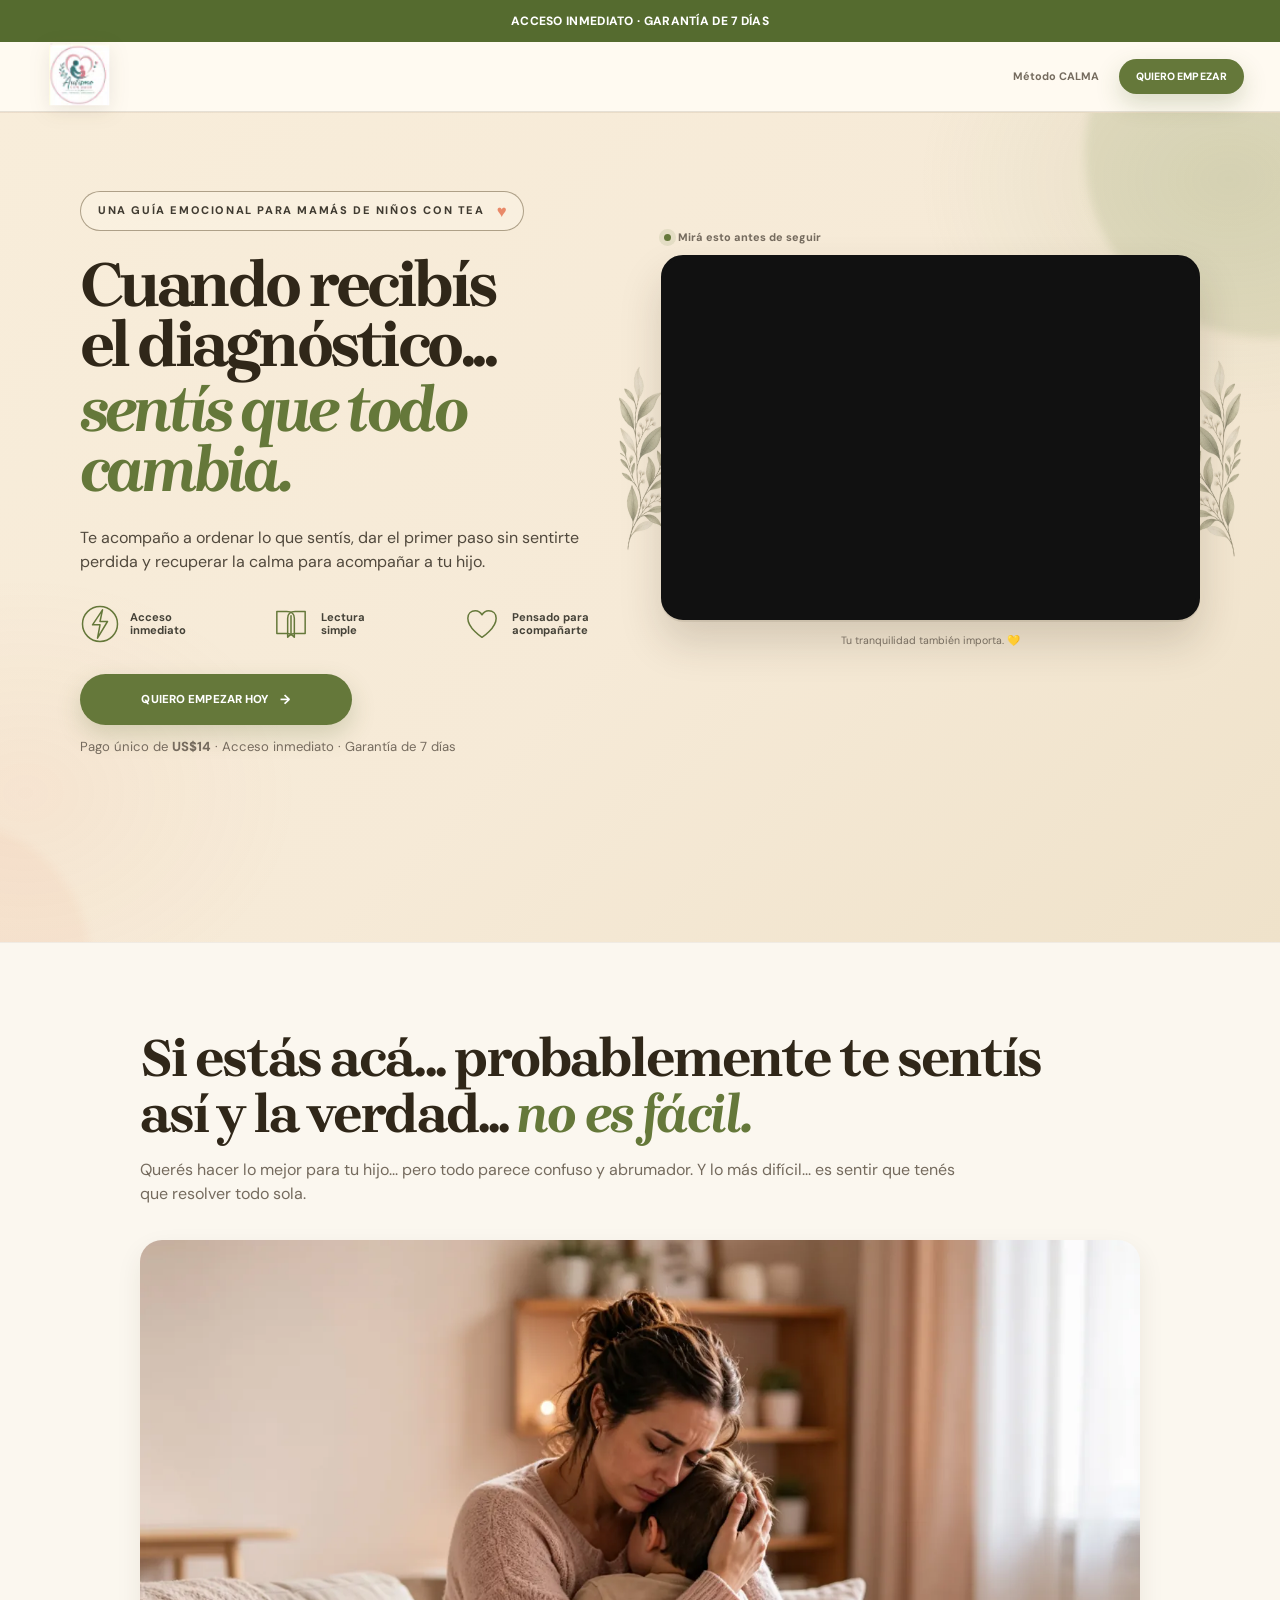
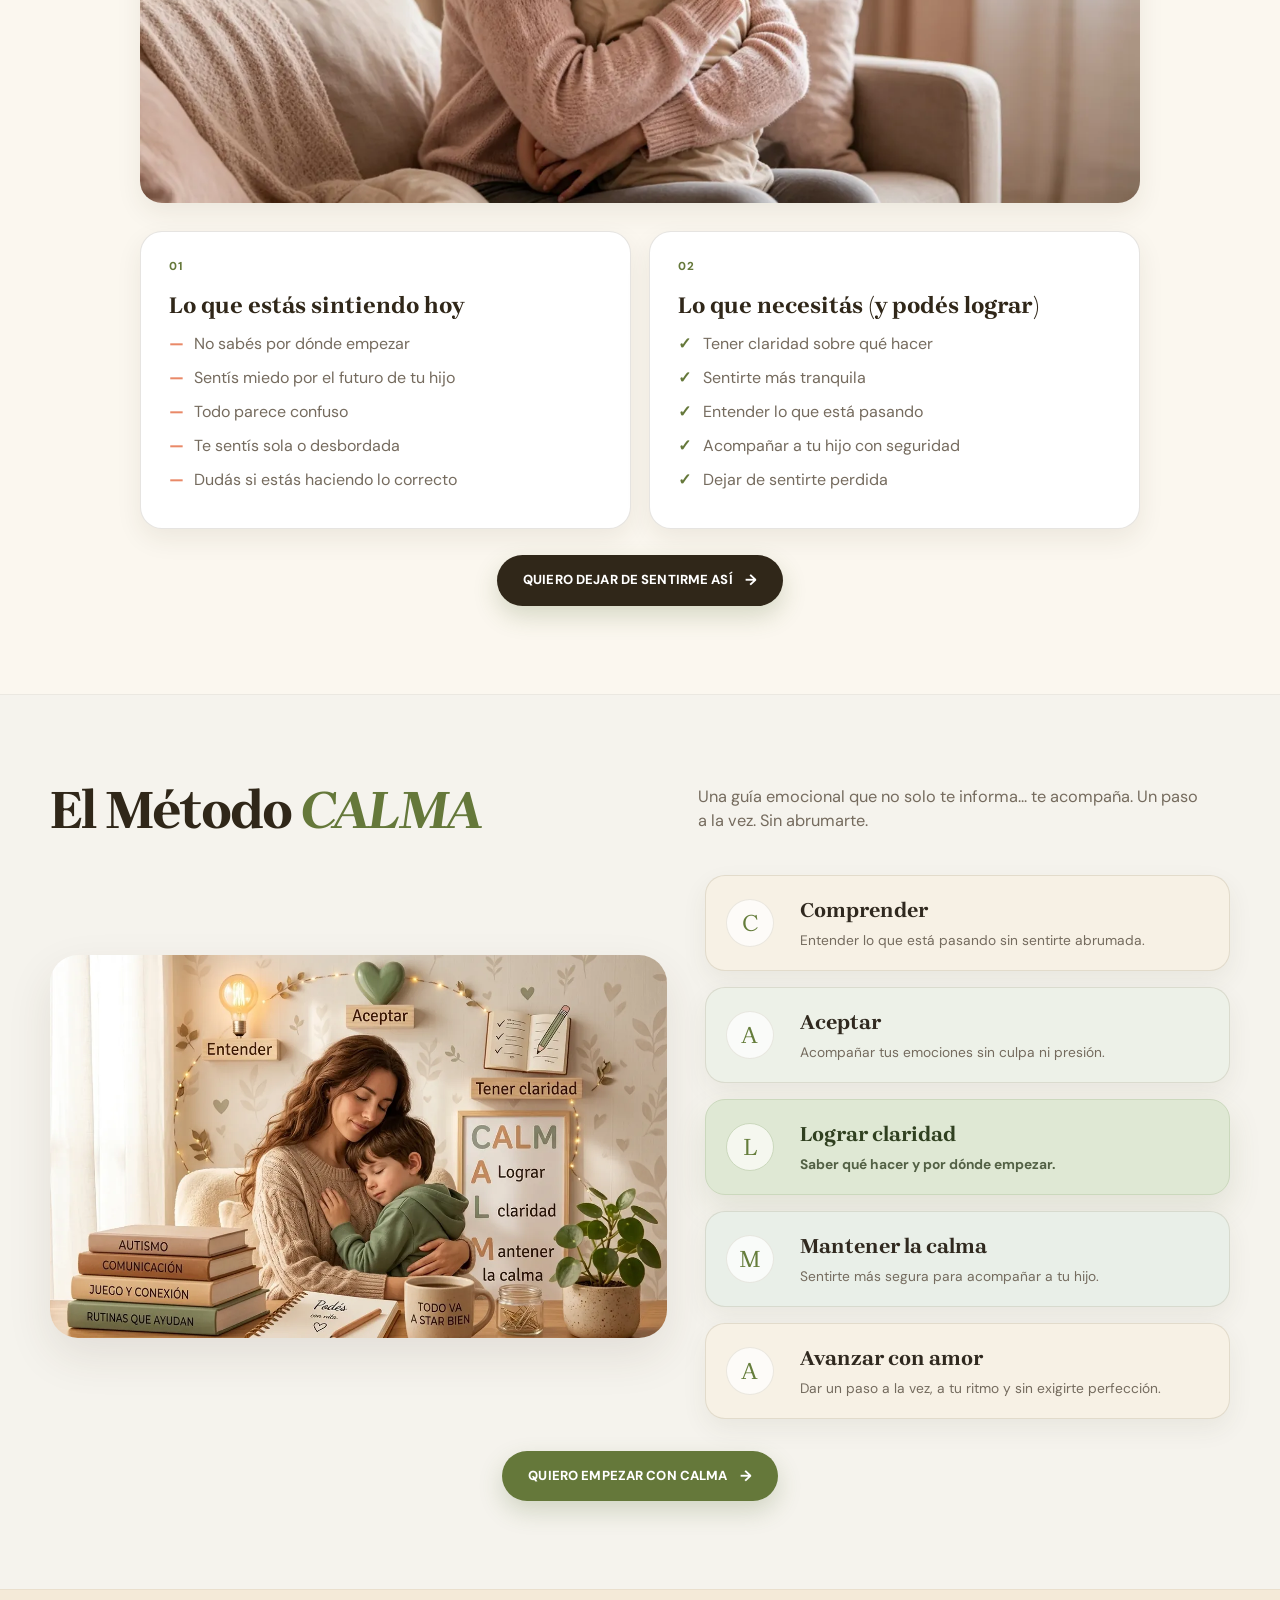
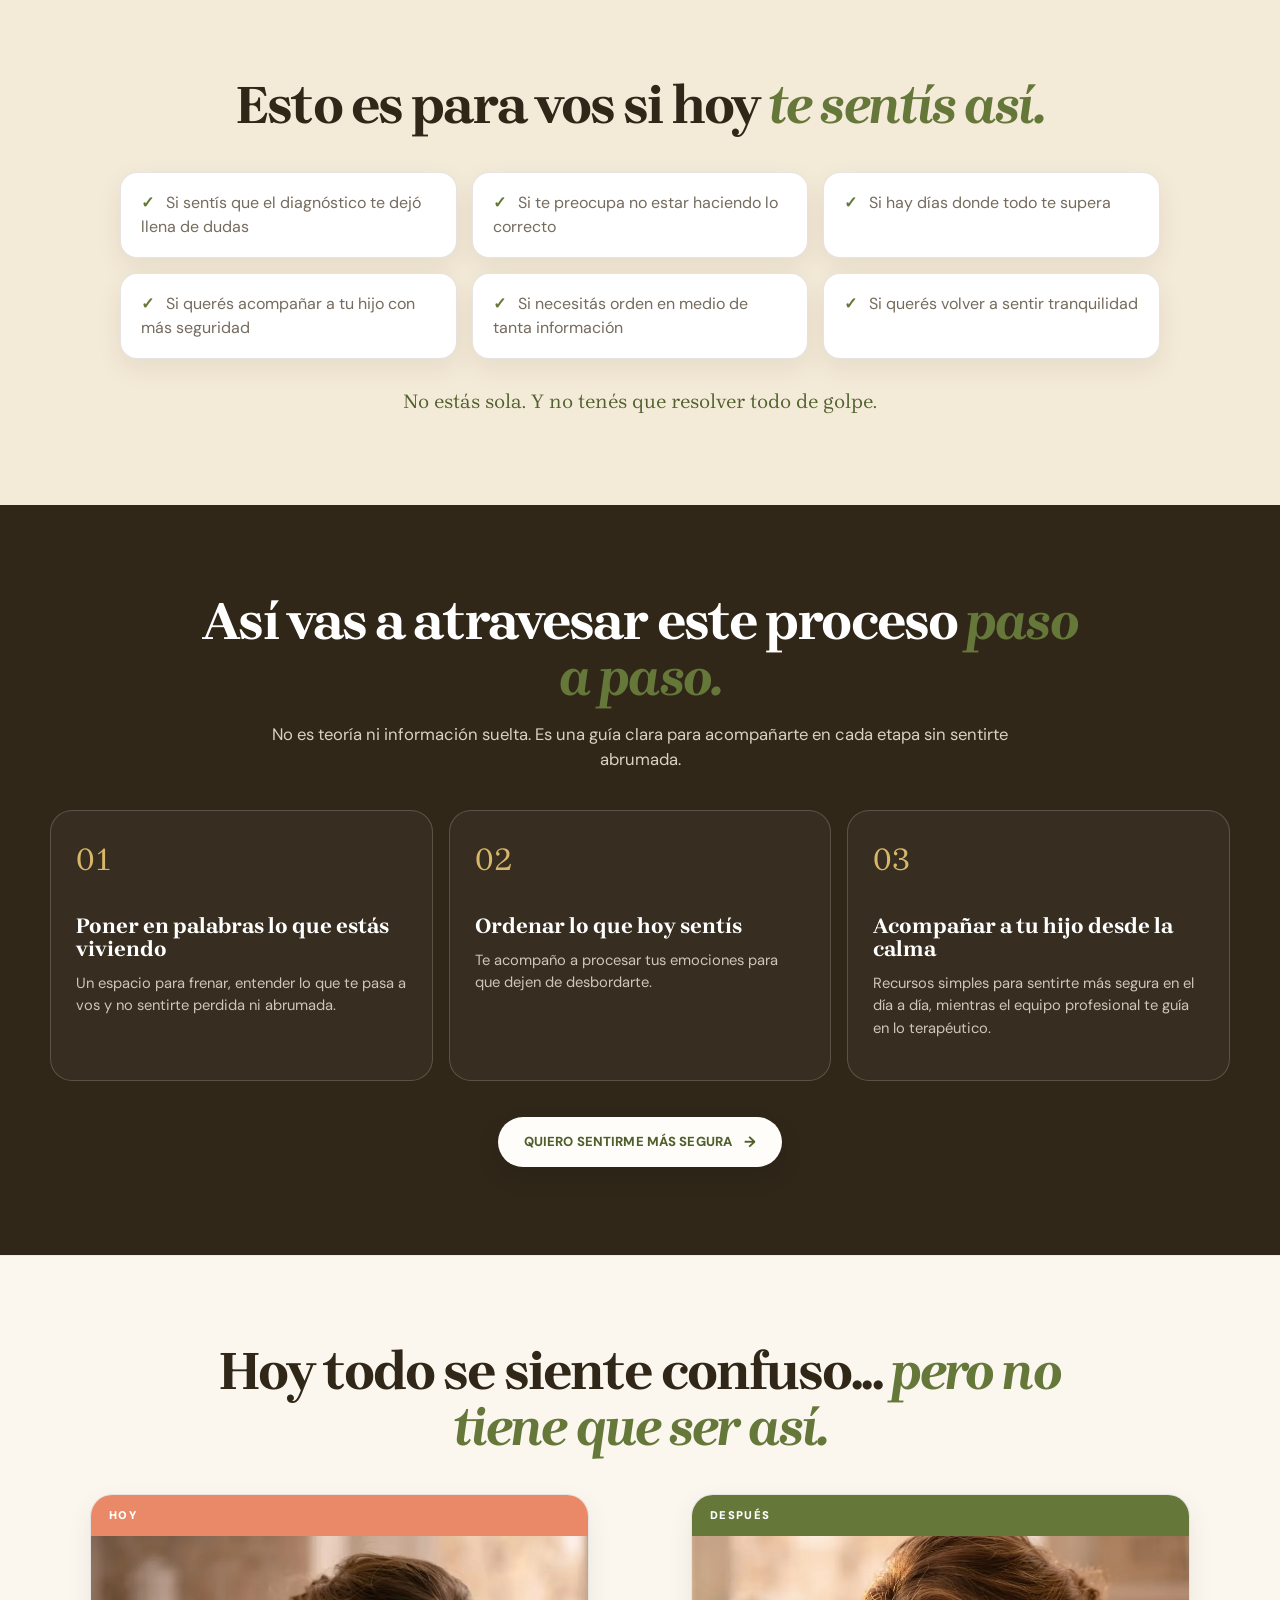
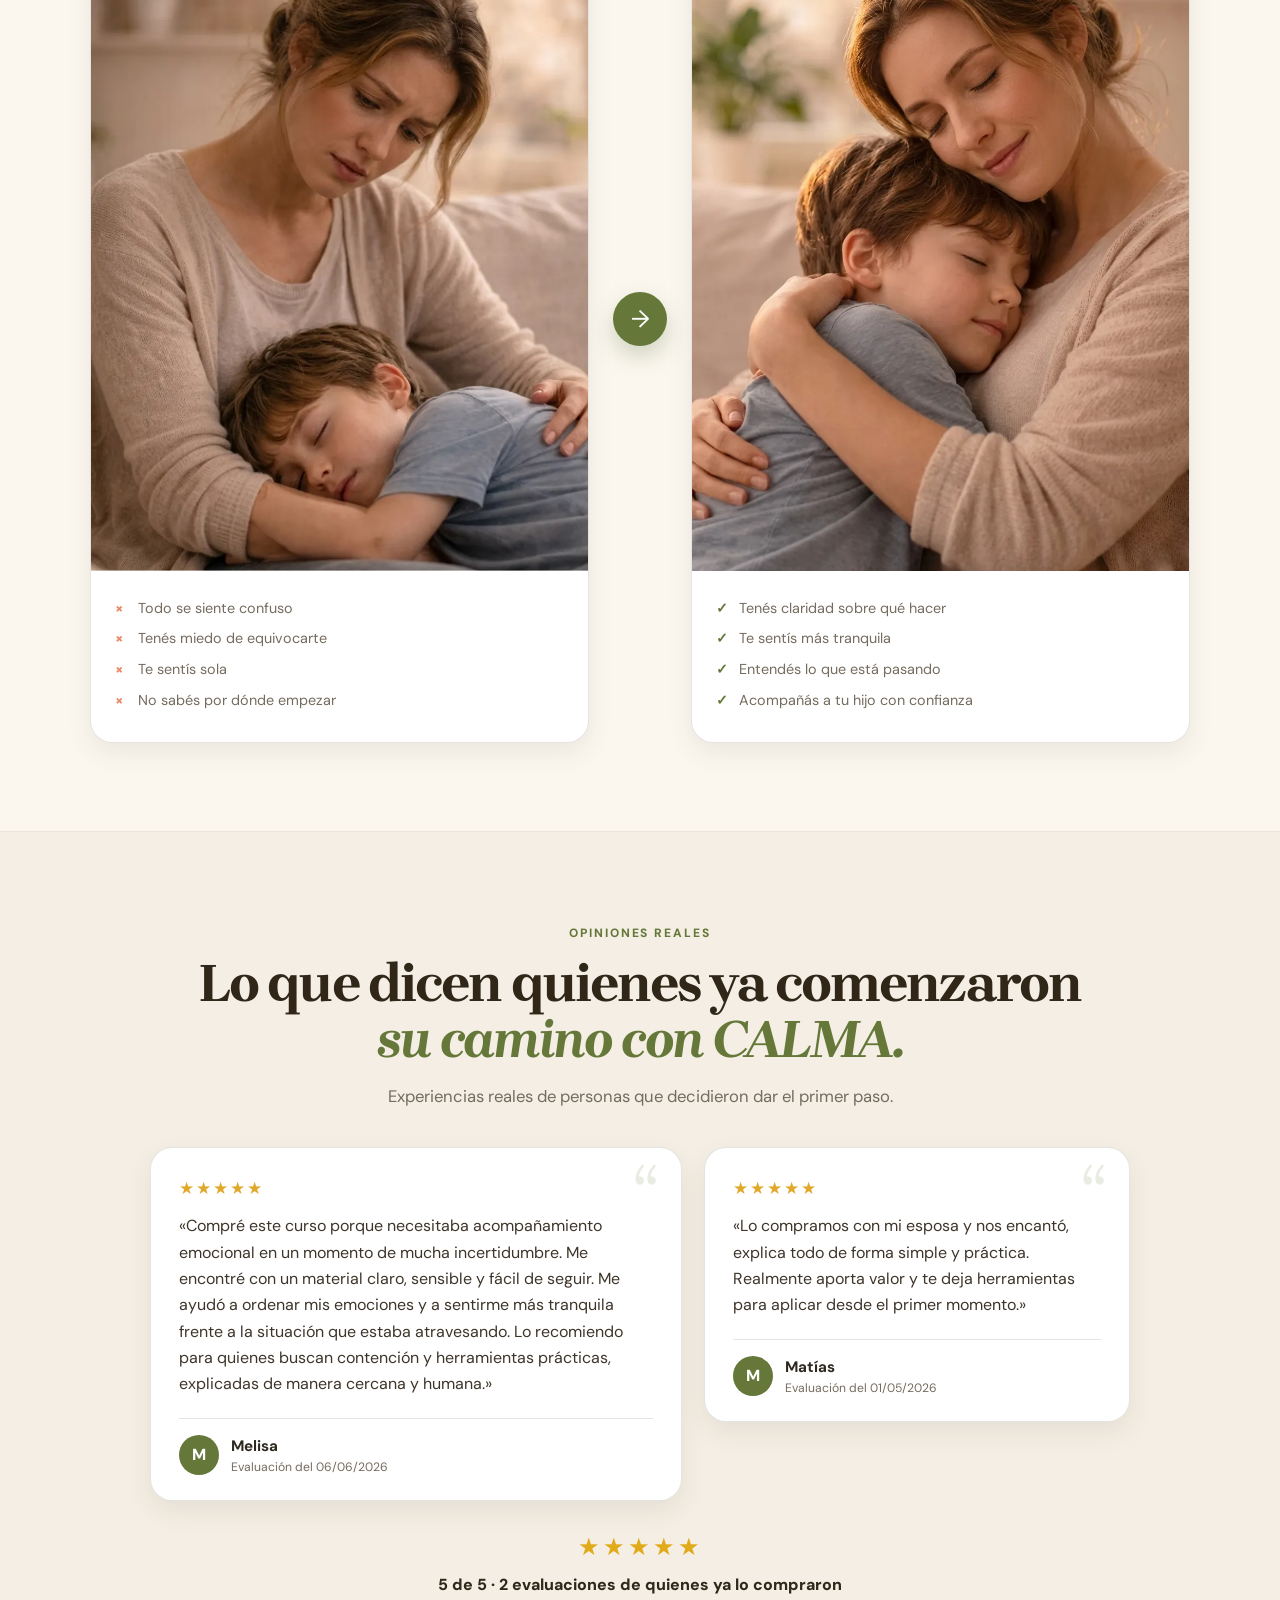
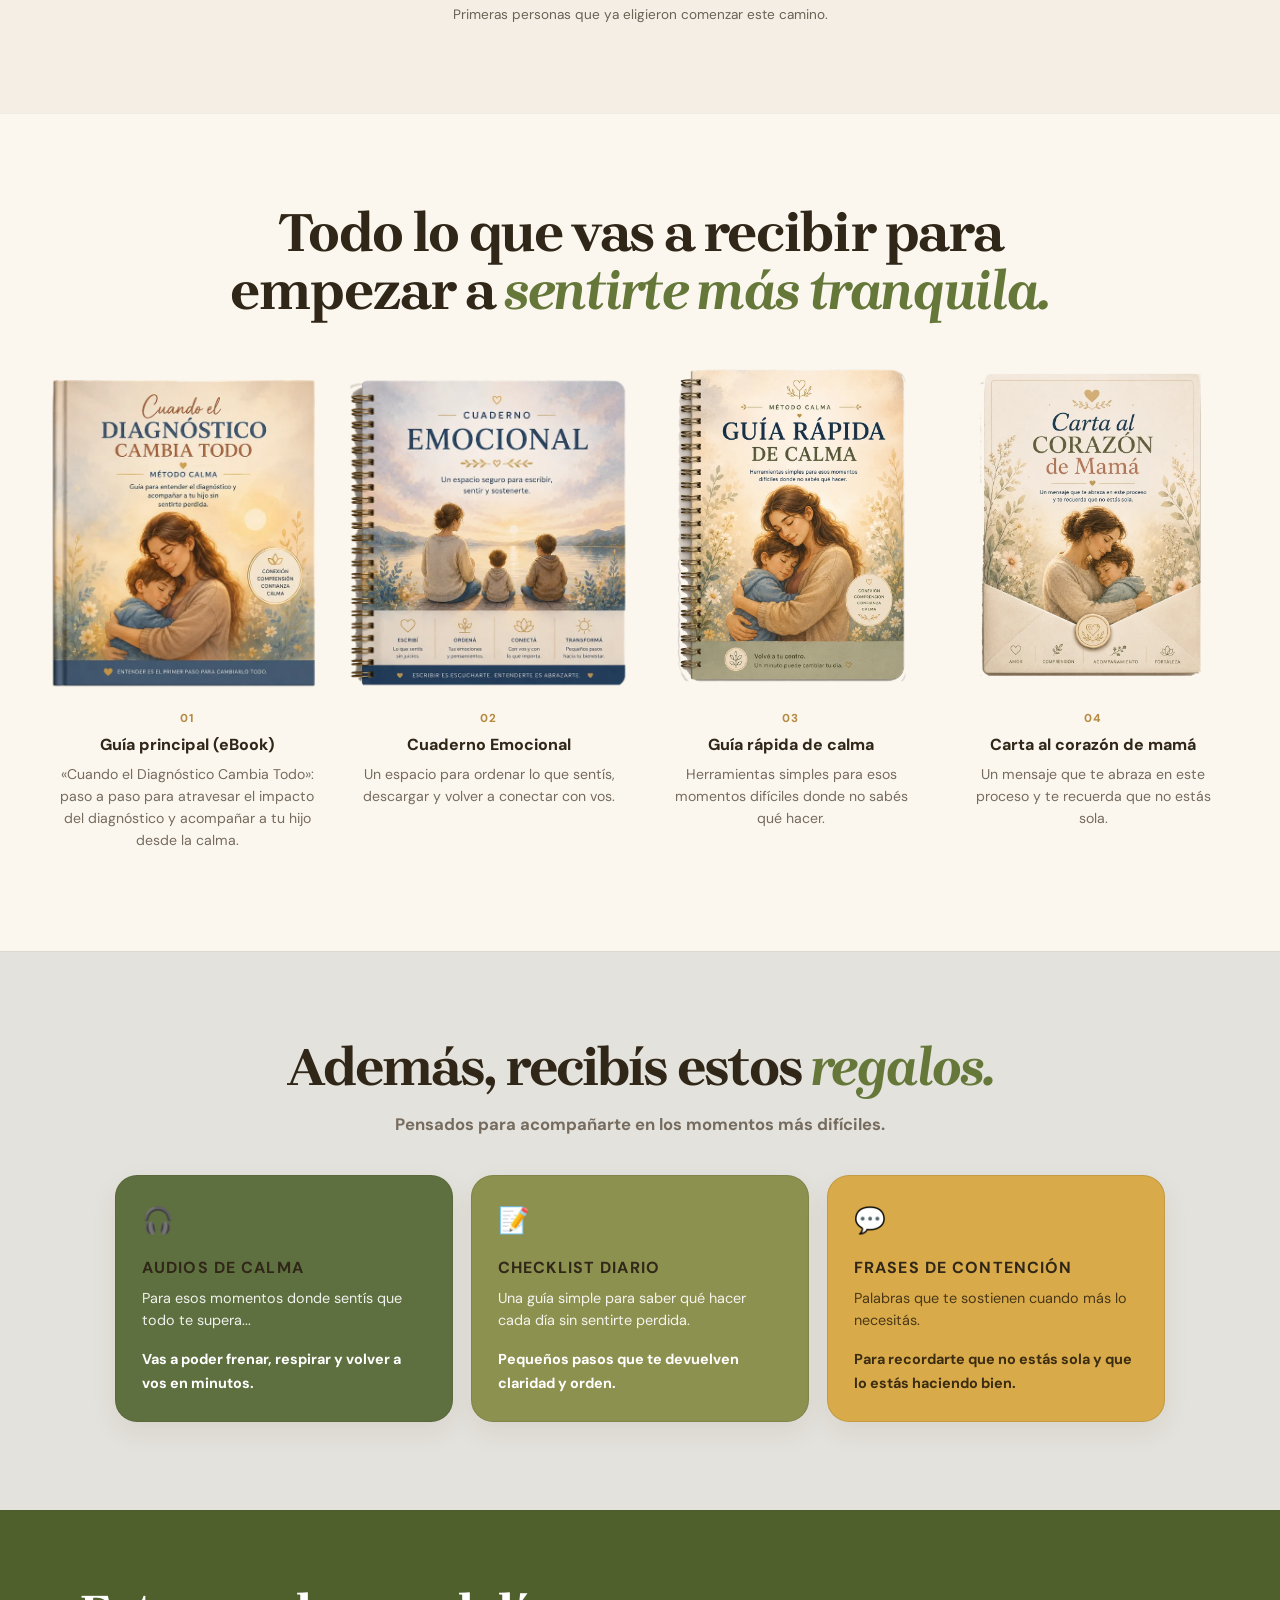
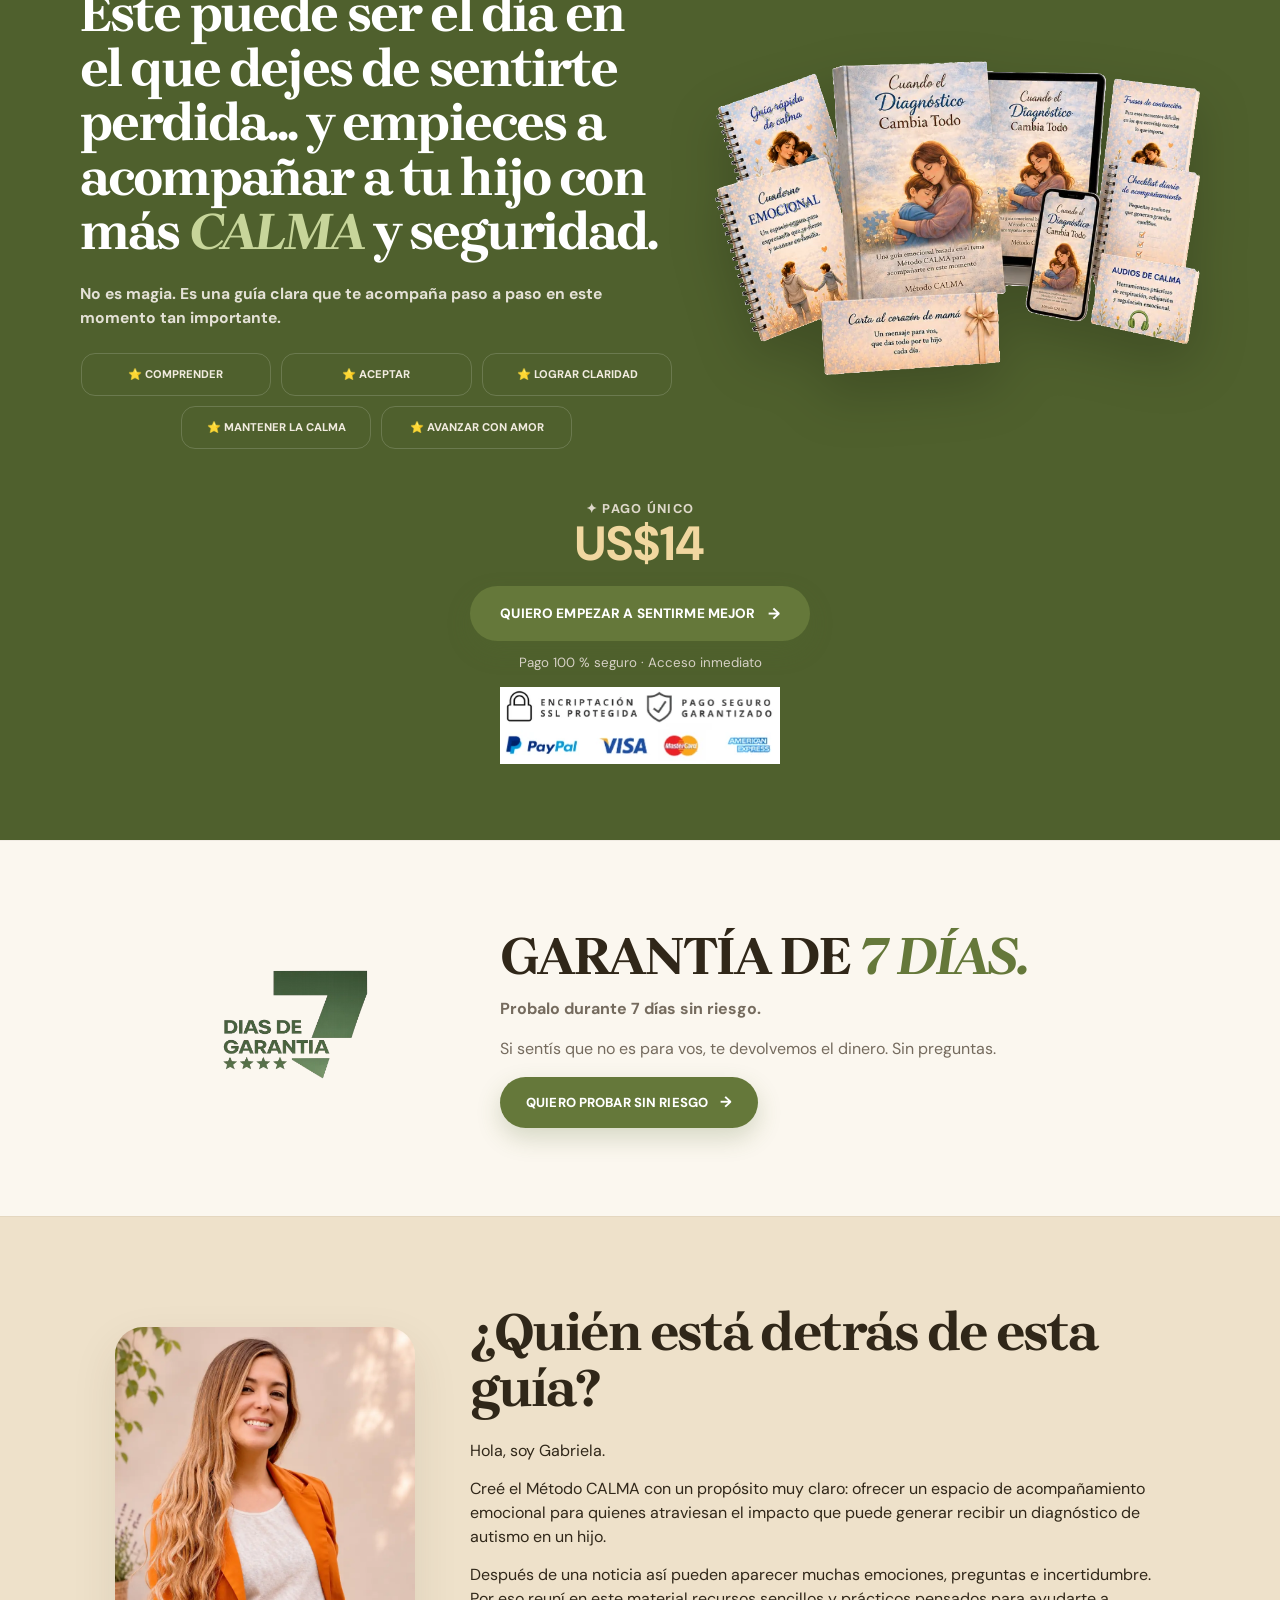
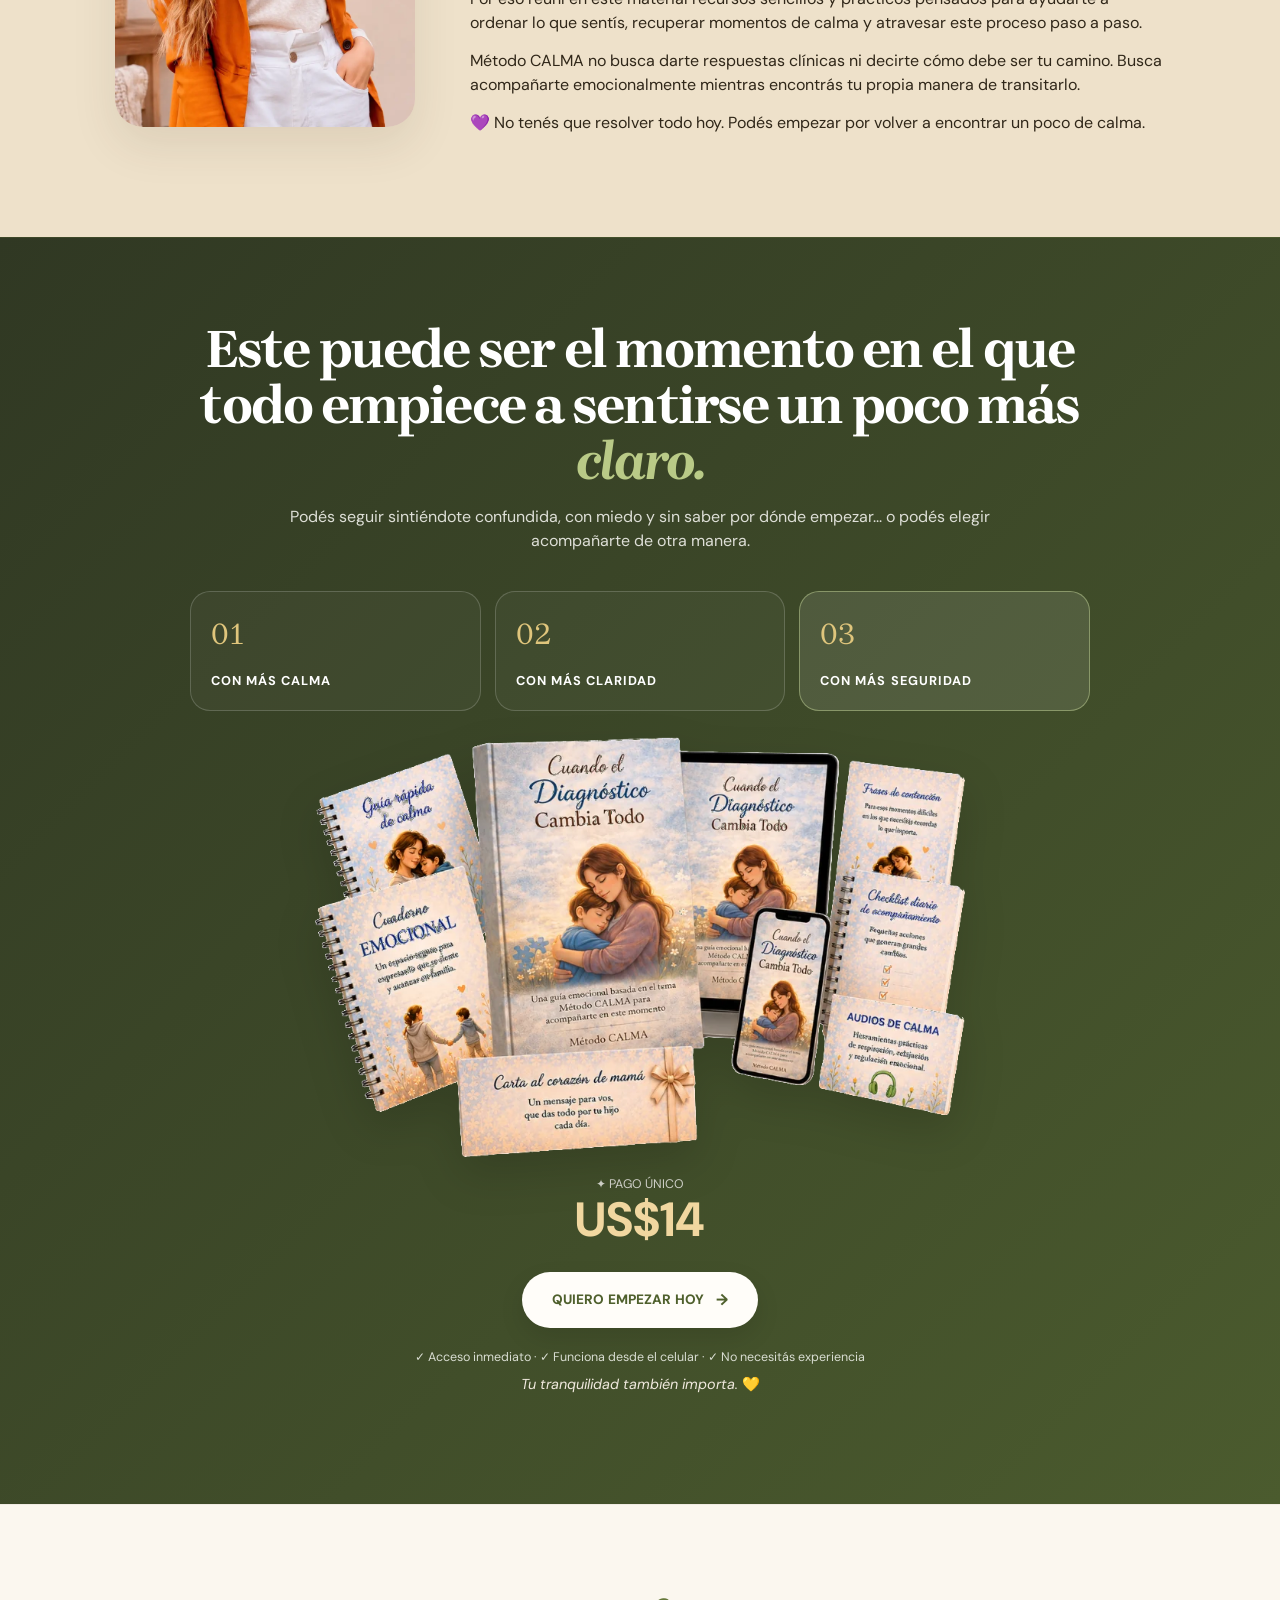
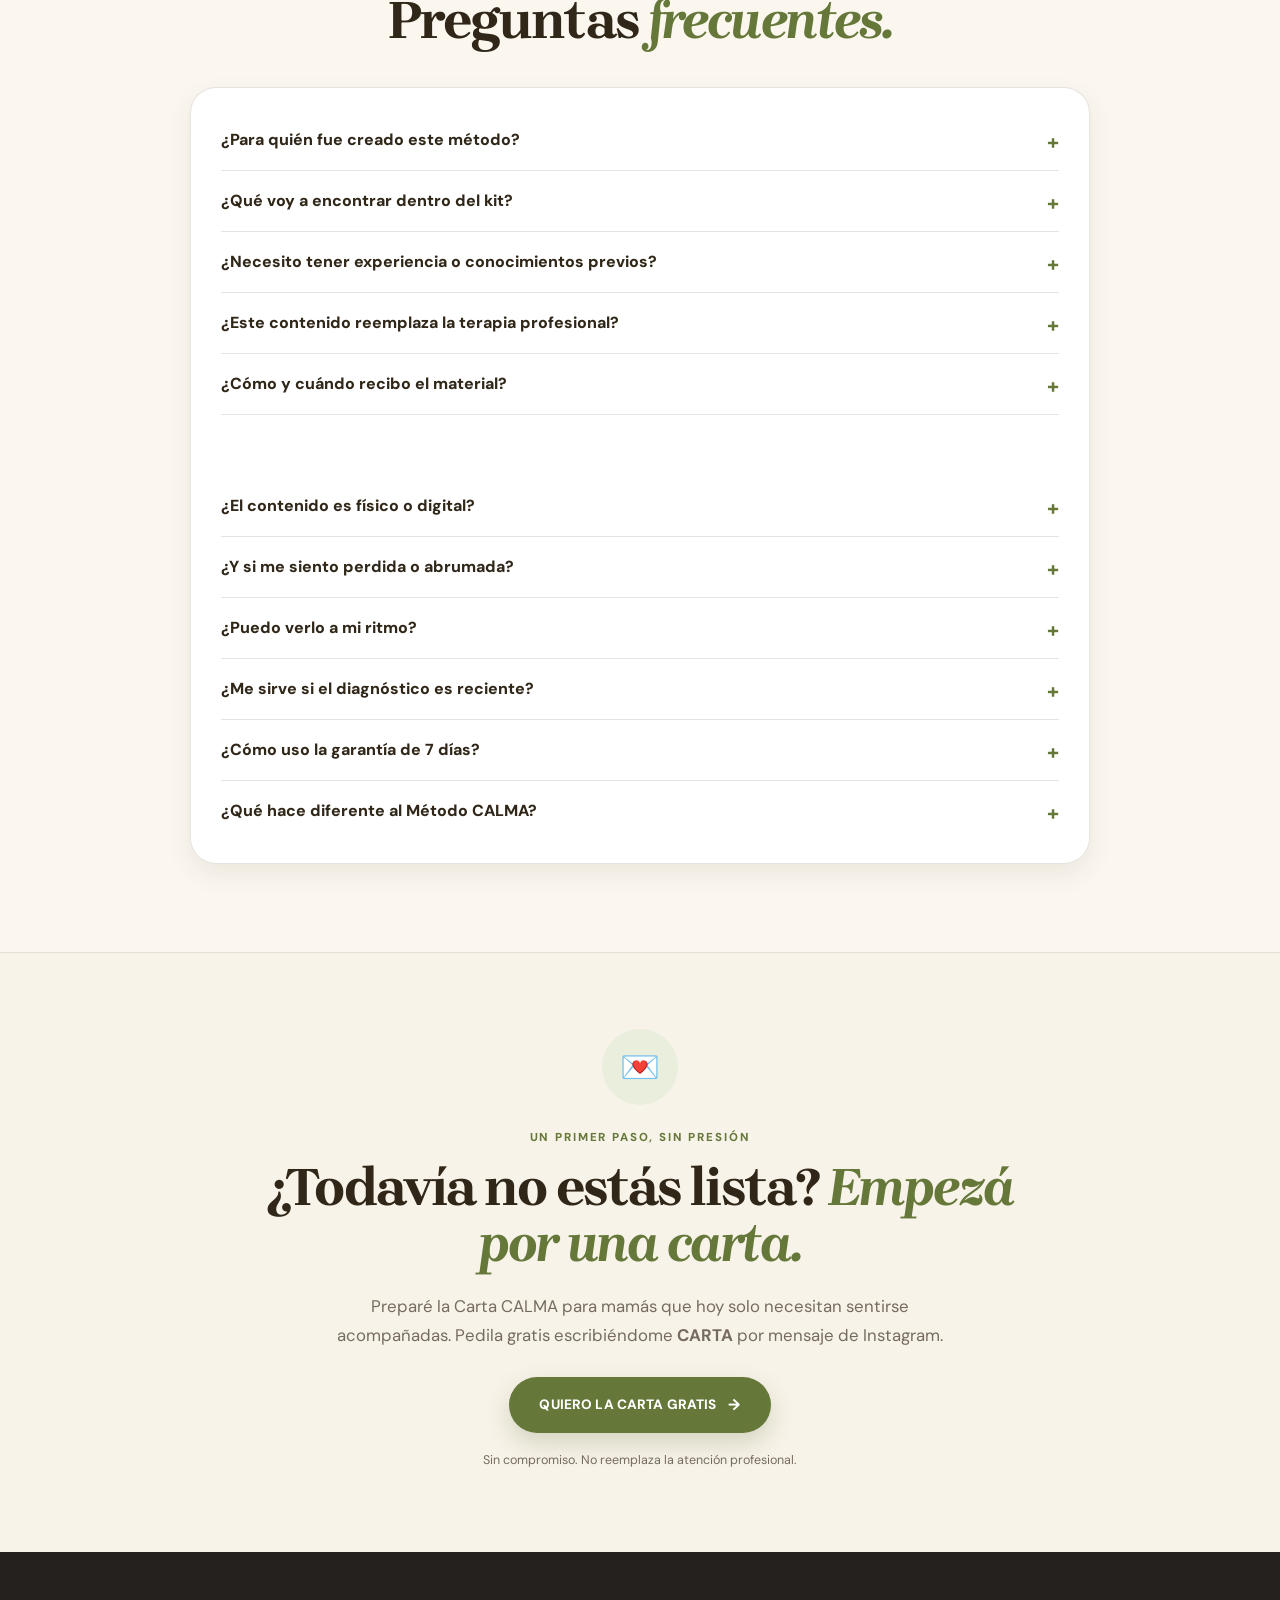
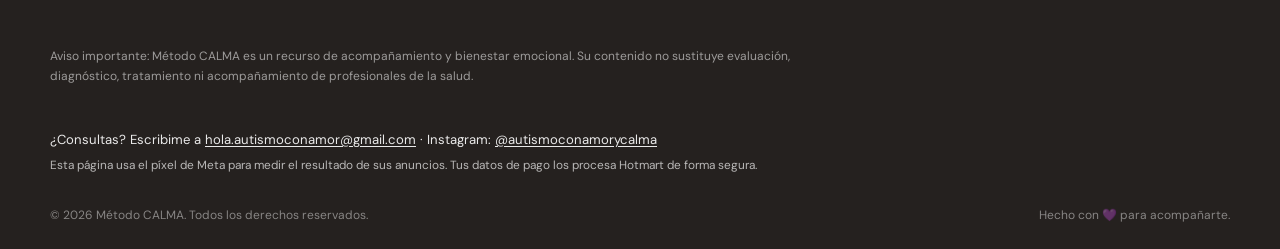
==== commit e28e8ef4: "Add files via upload" ====
--- a/index.html
+++ b/index.html
@@ -159,7 +159,7 @@
           <div class="video-wrap" id="calma-video-wrap">
             <iframe
             id="calma-vimeo"
-            src="https://player.vimeo.com/video/1203959106?badge=0&autopause=0&player_id=0&app_id=58479&autoplay=1&muted=1&controls=0&playsinline=1"
+            src="https://player.vimeo.com/video/1203959106?badge=0&autopause=0&player_id=0&app_id=58479&autoplay=1&muted=1&controls=1&playsinline=1"
             width="1920"
             height="1080"
             frameborder="0"
@@ -603,132 +603,6 @@
 })();
 </script>
 
-<!-- BOTÓN "TOCÁ PARA ESCUCHAR" sobre el video (v3: funciona en celulares) -->
-<style>
-#calma-tap{
-  position:absolute;inset:0;z-index:25;
-  cursor:pointer;background:transparent;
-  -webkit-tap-highlight-color:transparent;
-}
-#calma-unmute{
-  position:absolute;left:50%;top:50%;z-index:30;
-  transform:translate(-50%,-50%);
-  display:inline-flex;align-items:center;gap:10px;
-  padding:14px 22px;border:2px solid rgba(255,255,255,.85);border-radius:999px;
-  background:rgba(48,39,25,.86);color:#fff;
-  font-family:"DM Sans",sans-serif;font-weight:800;font-size:1rem;letter-spacing:.01em;
-  box-shadow:0 10px 30px rgba(0,0,0,.35);cursor:pointer;white-space:nowrap;
-  animation:calmaLatido 1.8s ease-in-out infinite;
-  -webkit-tap-highlight-color:transparent;
-}
-#calma-unmute .icono{font-size:1.35em;line-height:1}
-#calma-aviso{
-  position:absolute;left:50%;top:50%;z-index:30;
-  transform:translate(-50%,-50%);
-  display:inline-flex;align-items:center;gap:10px;
-  padding:14px 22px;border:2px solid rgba(255,255,255,.85);border-radius:999px;
-  background:rgba(48,39,25,.86);color:#fff;
-  font-family:"DM Sans",sans-serif;font-weight:800;font-size:1rem;
-  box-shadow:0 10px 30px rgba(0,0,0,.35);white-space:nowrap;
-  pointer-events:none;
-  animation:calmaLatido 1.8s ease-in-out infinite;
-}
-@media (max-width:768px){#calma-aviso{padding:12px 18px;font-size:.92rem}}
-#calma-unmute:hover{background:rgba(48,39,25,.95)}
-@keyframes calmaLatido{
-  0%,100%{transform:translate(-50%,-50%) scale(1)}
-  50%{transform:translate(-50%,-50%) scale(1.06)}
-}
-@media (max-width:768px){
-  #calma-unmute{padding:12px 18px;font-size:.92rem}
-}
-@media (prefers-reduced-motion:reduce){#calma-unmute{animation:none}}
-</style>
-
-<script>
-/* Sonido del video.
-   Los navegadores no dejan que un video arranque con sonido solo.
-   El video arranca en silencio y sin controles, con un solo botón grande.
-   Al tocarlo, volvemos a cargar el video desde el principio CON sonido
-   y con sus controles normales. Recargarlo (en vez de "desmutearlo"
-   desde afuera) es lo que funciona también en celulares. */
-document.addEventListener('DOMContentLoaded',function(){
-  var wrap=document.getElementById('calma-video-wrap');
-  var frame=document.getElementById('calma-vimeo');
-  if(!wrap||!frame) return;
-
-  var tap=document.createElement('div');
-  tap.id='calma-tap';
-  var btn=document.createElement('button');
-  btn.type='button'; btn.id='calma-unmute';
-  btn.innerHTML='<span class="icono" aria-hidden="true">🔊</span> Tocá para escuchar';
-  wrap.appendChild(tap); wrap.appendChild(btn);
-
-  var base=frame.src
-    .replace(/([?&])muted=1/,'$1muted=0')
-    .replace(/([?&])controls=0/,'$1controls=1')
-    .replace(/([?&])autoplay=\d/,'$1autoplay=0')
-    + '&title=0&byline=0&portrait=0';
-
-  /* Pone un reproductor nuevo en el mismo lugar. */
-  function cargar(conAutoplay){
-    var nuevo=frame.cloneNode(false);
-    nuevo.src=base.replace(/([?&])autoplay=0/,'$1autoplay='+(conAutoplay?1:0));
-    frame.parentNode.replaceChild(nuevo,frame);
-    frame=nuevo;
-    wrap.classList.add('video-is-playing');
-    return nuevo;
-  }
-
-  /* Plan B: algunos navegadores (por ejemplo el de Instagram) no dejan
-     arrancar con sonido y Vimeo lo pone en silencio con su botón
-     "Dejar de silenciar". Entonces dejamos el video quieto con un cartel
-     que NO bloquea el toque: el toque llega al video y arranca CON sonido. */
-  function planB(){
-    var quieto=cargar(false);
-    var aviso=document.createElement('div');
-    aviso.id='calma-aviso';
-    aviso.innerHTML='<span class="icono" aria-hidden="true">▶</span> Tocá el video para escuchar';
-    wrap.appendChild(aviso);
-    try{
-      var p2=new Vimeo.Player(quieto);
-      p2.on('play',function(){
-        aviso.remove();
-        p2.setVolume(1).catch(function(){});
-      });
-    }catch(e){}
-  }
-
-  var hecho=false;
-  function activarSonido(){
-    if(hecho) return; hecho=true;
-    tap.remove(); btn.remove();
-    var nuevo=cargar(true);
-    if(!window.Vimeo) return;
-    var resuelto=false;
-    try{
-      var p=new Vimeo.Player(nuevo);
-      p.on('play',function(){
-        if(resuelto) return; resuelto=true;
-        Promise.all([p.getMuted(),p.getVolume()]).then(function(r){
-          if(r[0] || r[1]===0){ planB(); }
-          else { p.setVolume(1).catch(function(){}); }
-        }).catch(function(){});
-      });
-      /* Si a los 4 segundos no arrancó, también vamos al plan B. */
-      setTimeout(function(){
-        if(resuelto) return;
-        p.getPaused().then(function(pausado){
-          if(pausado && !resuelto){ resuelto=true; planB(); }
-        }).catch(function(){});
-      },4000);
-    }catch(e){}
-  }
-  btn.addEventListener('click',activarSonido);
-  tap.addEventListener('click',activarSonido);
-});
-</script>
-
 <script src="js/main.js" defer></script>
 </body>
 </html>
